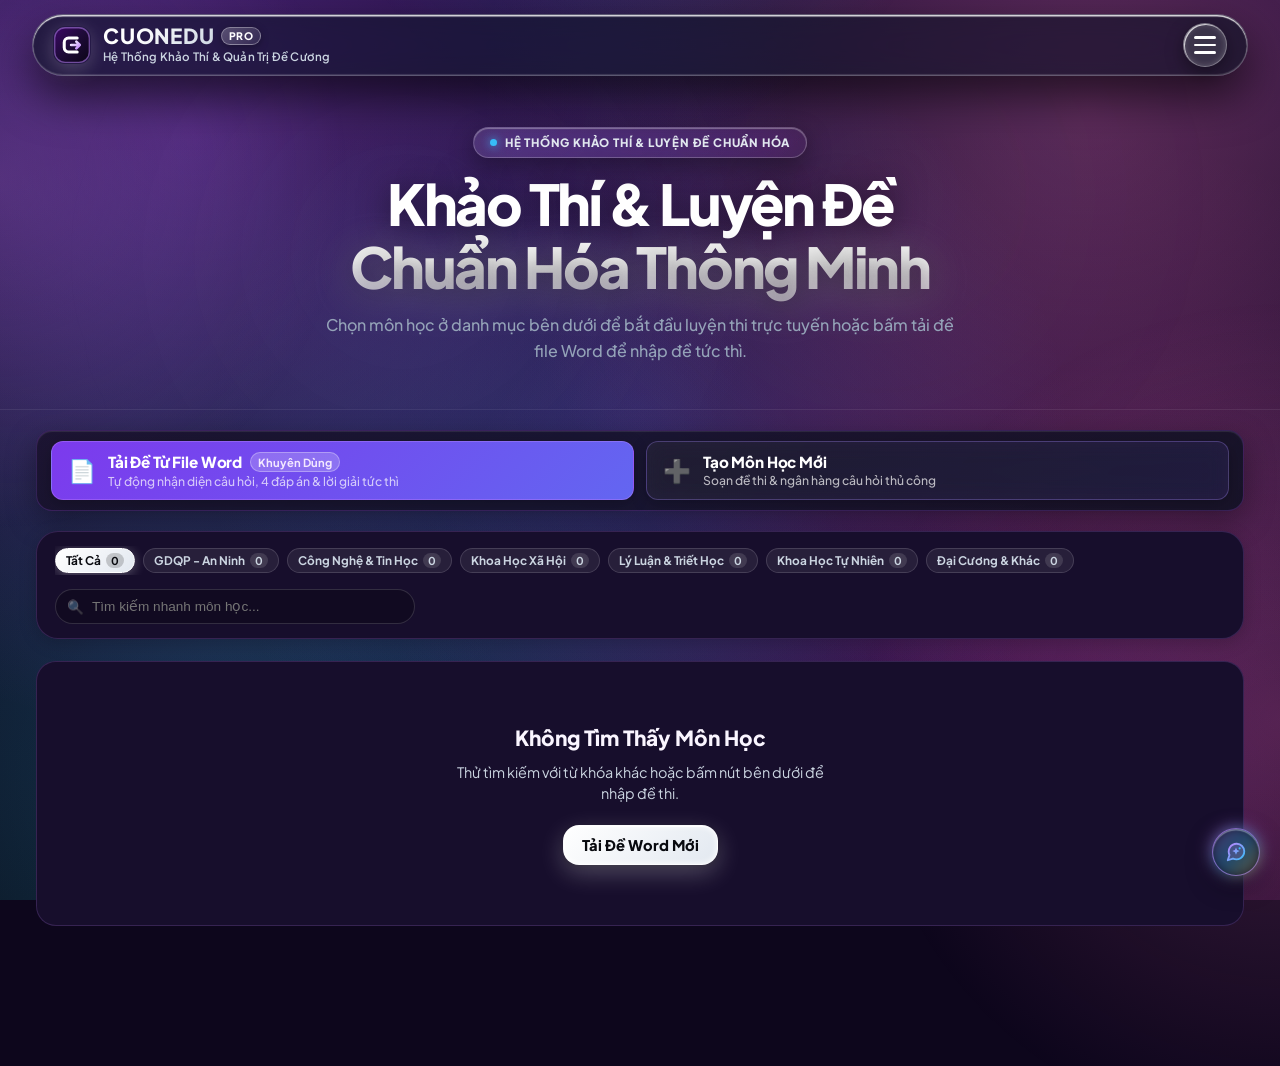
==== de_cuong_index.html @ 5df27d9e "Optimize mobile layout: luxury leaderboard badges, swipeable quick answers, silent background sync, " ====
<!DOCTYPE html>
<html lang="vi" data-theme="cyber-sunset">
<head>
  <meta charset="UTF-8">
  <meta name="viewport" content="width=device-width, initial-scale=1.0, viewport-fit=cover">
  <title>CuonEdu — Nền Tảng Luyện Thi & Quản Lý Đề Cương Trực Tuyến</title>
  
  <!-- Google Fonts: Plus Jakarta Sans & Quicksand -->
  <link rel="preconnect" href="https://fonts.googleapis.com">
  <link rel="preconnect" href="https://fonts.gstatic.com" crossorigin>
  <link href="https://fonts.googleapis.com/css2?family=Plus+Jakarta+Sans:wght@400;500;600;700;800;900&family=Quicksand:wght@600;700;800;900&display=swap" rel="stylesheet">
  <meta http-equiv="Cache-Control" content="no-cache, no-store, must-revalidate">
  <meta http-equiv="Pragma" content="no-cache">
  <meta http-equiv="Expires" content="0">
  
  <link rel="stylesheet" href="style.css?v=7.0.0">
  <!-- Mammoth.js & JSZip & PDF.js để đọc trực tiếp file Word (.docx), PDF (.pdf), bảng biểu và hình ảnh minh họa -->
  <script src="https://cdnjs.cloudflare.com/ajax/libs/mammoth/1.6.0/mammoth.browser.min.js"></script>
  <script src="https://cdnjs.cloudflare.com/ajax/libs/jszip/3.10.1/jszip.min.js"></script>
  <script src="https://cdnjs.cloudflare.com/ajax/libs/pdf.js/3.11.174/pdf.min.js"></script>
  <script>
    if (typeof pdfjsLib !== "undefined") {
      pdfjsLib.GlobalWorkerOptions.workerSrc = 'https://cdnjs.cloudflare.com/ajax/libs/pdf.js/3.11.174/pdf.worker.min.js';
    }
  </script>
  <!-- KaTeX for rendering math formulas, equations, LaTeX ($...$, $$...$$) -->
  <link rel="stylesheet" href="https://cdnjs.cloudflare.com/ajax/libs/KaTeX/0.16.9/katex.min.css">
  <script src="https://cdnjs.cloudflare.com/ajax/libs/KaTeX/0.16.9/katex.min.js"></script>
  <script src="https://cdnjs.cloudflare.com/ajax/libs/KaTeX/0.16.9/contrib/auto-render.min.js"></script>
</head>
<body>

  <!-- CANVAS FOR CONFETTI & TOAST CONTAINER -->
  <canvas id="confetti-canvas"></canvas>
  <div id="toast-container" class="toast-container"></div>
  <input type="file" id="json-file-input" accept=".json" style="display: none;">

  <!-- SVG FILTER DEFINITION FOR APPLE LIQUID GLASS (2025) -->
  <svg style="display: none;" aria-hidden="true">
    <filter id="lg-dist" x="0%" y="0%" width="100%" height="100%">
      <feTurbulence type="fractalNoise" baseFrequency="0.008 0.008" numOctaves="2" seed="92" result="noise" />
      <feGaussianBlur in="noise" stdDeviation="2" result="blurred" />
      <feDisplacementMap in="SourceGraphic" in2="blurred" scale="50" xChannelSelector="R" yChannelSelector="G" />
    </filter>
  </svg>

  <!-- MAIN NAVIGATION BAR (Streamlined with Logo & 3-bar Menu) -->
  <header class="main-navbar">
    <div class="navbar-container">
      <div class="navbar-inner">
        <!-- Custom Dedicated Logo Brand CuonEdu PRO -->
        <div class="brand-wrapper" onclick="switchView('dashboard')">
          <div class="custom-brand-logo">
            <svg class="brand-vector" width="38" height="38" viewBox="0 0 44 44" fill="none" xmlns="http://www.w3.org/2000/svg">
              <defs>
                <linearGradient id="logoGradPrimary" x1="0%" y1="0%" x2="100%" y2="100%">
                  <stop offset="0%" stop-color="#3b0764"/>
                  <stop offset="50%" stop-color="#1e0b38"/>
                  <stop offset="100%" stop-color="#0c0517"/>
                </linearGradient>
                <linearGradient id="logoGradAccent" x1="0%" y1="0%" x2="100%" y2="100%">
                  <stop offset="0%" stop-color="#f8fafc"/>
                  <stop offset="100%" stop-color="#c084fc"/>
                </linearGradient>
              </defs>
              <rect x="2" y="2" width="40" height="40" rx="12" fill="url(#logoGradPrimary)" />
              <rect x="2" y="2" width="40" height="40" rx="12" stroke="rgba(192,132,252,0.5)" stroke-width="1.5" />
              <path d="M28 14H18C15.2386 14 13 16.2386 13 19V25C13 27.7614 15.2386 30 18 30H28" stroke="#ffffff" stroke-width="3.5" stroke-linecap="round" />
              <path d="M21 22L31 22M27 18L31 22L27 26" stroke="url(#logoGradAccent)" stroke-width="3" stroke-linecap="round" stroke-linejoin="round" />
            </svg>
          </div>
          <div class="brand-text-block">
            <div class="brand-title">
              <span class="brand-name">CUONEDU</span>
              <span class="brand-badge-pro">PRO</span>
            </div>
            <span class="brand-subtext hide-mobile">Hệ Thống Khảo Thí & Quản Trị Đề Cương</span>
          </div>
        </div>

        <!-- Header Controls: Hamburger Menu Only (Sync runs silently in background) -->
        <div class="navbar-right-controls" style="display: flex; align-items: center; gap: 8px;">
          <button id="btn-hamburger" class="btn-hamburger" onclick="toggleMainDrawer(event)" title="Menu cài đặt & chức năng (3 gạch)">
            <span class="hamburger-bar"></span>
            <span class="hamburger-bar"></span>
            <span class="hamburger-bar"></span>
          </button>
        </div>
      </div>
    </div>
  </header>

  <!-- SLIDE-OUT DRAWER MENU (Gom toàn bộ chức năng vào dấu 3 gạch) -->
  <div id="drawer-backdrop" class="drawer-backdrop" onclick="closeMainDrawer()"></div>
  <aside id="main-drawer" class="main-drawer" aria-label="Menu quản trị & chức năng">
    <div class="glass-filter"></div>
    <div class="glass-overlay"></div>
    <div class="glass-specular"></div>

    <div class="drawer-header">
      <div class="drawer-header-brand">
        <span class="drawer-title">Trung Tâm Cài Đặt & Quản Trị</span>
        <span class="drawer-subtitle">CUONEDU PRO</span>
      </div>
      <button class="drawer-close-btn" onclick="closeMainDrawer()" title="Đóng menu">✕</button>
    </div>

    <!-- 1. CỘNG ĐỒNG: ỦNG HỘ & GÓP Ý (ĐẦU TIÊN) -->
    <div class="drawer-nav-group" style="margin-top: 10px; margin-bottom: 14px;">
      <button class="drawer-menu-item" onclick="closeMainDrawer(); openModal('modal-donate');" style="background: linear-gradient(135deg, rgba(244, 63, 94, 0.16), rgba(236, 72, 153, 0.16)); border: 1px solid rgba(244, 63, 94, 0.45); margin-bottom: 8px;">
        <div class="drawer-item-icon-wrap" style="font-size: 1.35rem; margin-right: 12px; display: flex; align-items: center;">💖</div>
        <div class="drawer-item-content">
          <div class="drawer-item-title" style="color: #fda4af; font-weight: 800; display: flex; align-items: center; justify-content: space-between;">
            <span>Tiếp Sức / Ủng Hộ Web</span>
            <span class="badge" style="background: rgba(244, 63, 94, 0.35); color: #fff; font-size: 0.72rem; padding: 2px 7px; border-radius: 10px;">Ủng Hộ ☕</span>
          </div>
          <div class="drawer-item-desc" style="color: rgba(255, 255, 255, 0.8);">Mời tác giả ly cà phê duy trì server & phát triển web</div>
        </div>
      </button>

      <button class="drawer-menu-item" onclick="closeMainDrawer(); openModal('modal-feedback');" style="background: linear-gradient(135deg, rgba(56, 189, 248, 0.14), rgba(14, 165, 233, 0.14)); border: 1px solid rgba(56, 189, 248, 0.4);">
        <div class="drawer-item-icon-wrap" style="font-size: 1.35rem; margin-right: 12px; display: flex; align-items: center;">💬</div>
        <div class="drawer-item-content">
          <div class="drawer-item-title" style="color: #7dd3fc; font-weight: 800; display: flex; align-items: center; justify-content: space-between;">
            <span>Góp Ý, Báo Lỗi & Gửi Tài Liệu</span>
            <span class="badge" style="background: rgba(56, 189, 248, 0.3); color: #fff; font-size: 0.72rem; padding: 2px 7px; border-radius: 10px;">Zalo 24/7</span>
          </div>
          <div class="drawer-item-desc" style="color: rgba(255, 255, 255, 0.8);">Zalo / SĐT: 0962.714.685 (Quang Cuốn) • Nhận đề & góp ý</div>
        </div>
      </button>
    </div>

    <!-- User Profile / Login Area in Drawer -->
    <div class="drawer-user-section">
      <div id="drawer-user-logged-out" class="drawer-user-card" onclick="closeMainDrawer(); openGoogleAuthModal();">
        <div class="drawer-user-avatar">ID</div>
        <div class="drawer-user-info">
          <div class="drawer-user-name">Đăng Nhập Tài Khoản</div>
          <div class="drawer-user-sub">Lưu điểm & đồng bộ xếp hạng</div>
        </div>
      </div>

      <div id="drawer-user-logged-in" class="drawer-user-card" style="display: none;" onclick="closeMainDrawer(); openProfileModal();">
        <div class="drawer-user-avatar" id="drawer-avatar-badge">🚀</div>
        <div class="drawer-user-info">
          <div class="drawer-user-name" id="drawer-user-name">Học sinh</div>
          <div class="drawer-user-sub">Hồ sơ cá nhân & Cài đặt</div>
        </div>
      </div>
    </div>

    <!-- SINGLE UNIFIED ACCORDION SECTION: GIAO DIỆN & TÙY BIẾN -->
    <div class="drawer-nav-group">
      <div id="drawer-accordion-ui" class="drawer-accordion">
        <button type="button" class="drawer-accordion-header" onclick="toggleDrawerAccordion('drawer-accordion-ui')">
          <div style="display: flex; align-items: center; gap: 10px;">
            <span>🎨</span>
            <span>TÙY CHỈNH GIAO DIỆN</span>
          </div>
          <span class="drawer-accordion-chevron">▼</span>
        </button>

        <div class="drawer-accordion-content">
          <!-- 1. Bảng màu chủ đề -->
          <div style="font-size: 0.78rem; font-weight: 800; color: var(--theme-primary, #c084fc); margin-bottom: 8px; text-transform: uppercase; letter-spacing: 0.5px;">
            1. Bảng Màu & Nền:
          </div>
          <div class="theme-selector-grid" style="margin-bottom: 16px;">
            <button class="theme-choice-btn active" data-theme-id="cyber-sunset" onclick="switchTheme('cyber-sunset')">
              <span class="theme-swatch swatch-cyber-sunset"></span>
              <div class="theme-choice-info">
                <span class="theme-choice-name">Cyber Sunset (Mặc định)</span>
                <span class="theme-choice-sub">Tím neon hoàng hôn rực rỡ</span>
              </div>
            </button>

            <button class="theme-choice-btn" data-theme-id="apple-dark" onclick="switchTheme('apple-dark')">
              <span class="theme-swatch swatch-apple-dark"></span>
              <div class="theme-choice-info">
                <span class="theme-choice-name">Apple Dark Titanium</span>
                <span class="theme-choice-sub">OLED Pitch Black tối giản</span>
              </div>
            </button>

            <button class="theme-choice-btn" data-theme-id="apple-light" onclick="switchTheme('apple-light')">
              <span class="theme-swatch swatch-apple-light"></span>
              <div class="theme-choice-info">
                <span class="theme-choice-name">Apple Silver Light</span>
                <span class="theme-choice-sub">Trắng xám Liquid Glass thanh lịch</span>
              </div>
            </button>

            <button class="theme-choice-btn" data-theme-id="midnight-navy" onclick="switchTheme('midnight-navy')">
              <span class="theme-swatch swatch-midnight-navy"></span>
              <div class="theme-choice-info">
                <span class="theme-choice-name">Midnight Navy</span>
                <span class="theme-choice-sub">Xanh biển sâu công nghệ cao</span>
              </div>
            </button>

            <button class="theme-choice-btn" data-theme-id="matte-carbon" onclick="switchTheme('matte-carbon')">
              <span class="theme-swatch swatch-matte-carbon"></span>
              <div class="theme-choice-info">
                <span class="theme-choice-name">Matte Carbon</span>
                <span class="theme-choice-sub">Than chì nguyên khối</span>
              </div>
            </button>

            <button class="theme-choice-btn" data-theme-id="nordic-sage" onclick="switchTheme('nordic-sage')">
              <span class="theme-swatch swatch-nordic-sage"></span>
              <div class="theme-choice-info">
                <span class="theme-choice-name">Nordic Sage</span>
                <span class="theme-choice-sub">Xanh rừng Bắc Âu dịu êm</span>
              </div>
            </button>

            <button class="theme-choice-btn" data-theme-id="royal-amber" onclick="switchTheme('royal-amber')">
              <span class="theme-swatch swatch-royal-amber"></span>
              <div class="theme-choice-info">
                <span class="theme-choice-name">Royal Amber</span>
                <span class="theme-choice-sub">Hổ phách & titan vàng quý phái</span>
              </div>
            </button>

            <button class="theme-choice-btn" data-theme-id="cupertino-frost" onclick="switchTheme('cupertino-frost')">
              <span class="theme-swatch swatch-cupertino-frost"></span>
              <div class="theme-choice-info">
                <span class="theme-choice-name">Cupertino Frost</span>
                <span class="theme-choice-sub">Băng lam macOS Acrylic</span>
              </div>
            </button>
          </div>

          <!-- 2. Kiểu bố cục danh mục -->
          <div style="font-size: 0.78rem; font-weight: 800; color: var(--theme-primary, #c084fc); margin-bottom: 8px; text-transform: uppercase; letter-spacing: 0.5px;">
            2. Kiểu Bố Cục Danh Mục:
          </div>
          <div class="theme-selector-grid">
            <button class="theme-choice-btn layout-choice-btn active" data-layout-id="master-detail" onclick="setLayoutMode('master-detail')">
              <span class="layout-icon">📱</span>
              <div class="theme-choice-info">
                <span class="theme-choice-name">Bố Cục 2 Cột (Mặc định)</span>
                <span class="theme-choice-sub">Danh mục bên trái, Chi tiết bên phải</span>
              </div>
            </button>

            <button class="theme-choice-btn layout-choice-btn" data-layout-id="grid-cards" onclick="setLayoutMode('grid-cards')">
              <span class="layout-icon">🔲</span>
              <div class="theme-choice-info">
                <span class="theme-choice-name">Lưới Thẻ Lớn (Grid Cards)</span>
                <span class="theme-choice-sub">Dàn trải toàn màn hình kiểu App Store</span>
              </div>
            </button>

            <button class="theme-choice-btn layout-choice-btn" data-layout-id="compact-table" onclick="setLayoutMode('compact-table')">
              <span class="layout-icon">📋</span>
              <div class="theme-choice-info">
                <span class="theme-choice-name">Bảng Ngang (Table List)</span>
                <span class="theme-choice-sub">Danh sách tinh gọn kiểu macOS Finder</span>
              </div>
            </button>

            <button class="theme-choice-btn layout-choice-btn" data-layout-id="focus-stage" onclick="setLayoutMode('focus-stage')">
              <span class="layout-icon">🎯</span>
              <div class="theme-choice-info">
                <span class="theme-choice-name">Tiêu Điểm (Focus Stage)</span>
                <span class="theme-choice-sub">Tập trung một môn ở giữa với nút chuyển</span>
              </div>
            </button>
          </div>
        </div>
      </div>
    </div>

    <!-- Core Exam Actions -->
    <div class="drawer-nav-group">
      <div class="drawer-group-title">📚 QUẢN TRỊ ĐỀ THI & HỌC TẬP</div>
      
      <button class="drawer-menu-item" onclick="closeMainDrawer(); openSmartImportModal();">
        <div class="drawer-item-content">
          <div class="drawer-item-title">Tải Đề Từ File Word (.docx)</div>
          <div class="drawer-item-desc">Tự động nhận diện câu hỏi và đáp án</div>
        </div>
      </button>

      <button class="drawer-menu-item" onclick="closeMainDrawer(); openCreateSubjectModal();">
        <div class="drawer-item-content">
          <div class="drawer-item-title">Tạo Môn Học Mới</div>
          <div class="drawer-item-desc">Soạn đề thi trắc nghiệm thủ công</div>
        </div>
      </button>

      <button class="drawer-menu-item drawer-item-leaderboard" onclick="closeMainDrawer(); openLeaderboardModal();">
        <div class="drawer-item-icon-wrap" style="font-size: 1.35rem; margin-right: 12px; display: flex; align-items: center;">🏆</div>
        <div class="drawer-item-content">
          <div class="drawer-item-title" style="display: flex; align-items: center; justify-content: space-between; gap: 8px;">
            <span>Bảng Xếp Hạng Tuần</span>
            <span class="badge-hot-tag">7 Ngày</span>
          </div>
          <div class="drawer-item-desc">Vinh danh điểm số cao nhất • Tự động reset</div>
        </div>
      </button>
    </div>

    <!-- Data Management Actions -->
    <div class="drawer-nav-group">
      <div class="drawer-group-title">💾 DỮ LIỆU & ĐỒNG BỘ CLOUD</div>

      <button class="drawer-menu-item" onclick="closeMainDrawer(); openCloudSyncModal();" style="border: 1px solid rgba(56, 189, 248, 0.4); background: rgba(56, 189, 248, 0.08);">
        <div class="drawer-item-content">
          <div class="drawer-item-title" style="color: #38bdf8; font-weight: 800;">☁️ Đồng Bộ Cloud (Tất Cả Thiết Bị)</div>
          <div class="drawer-item-desc">Tự động đồng bộ đề thi giữa máy tính & điện thoại</div>
        </div>
      </button>

      <button class="drawer-menu-item" onclick="closeMainDrawer(); exportDatabaseJson();">
        <div class="drawer-item-content">
          <div class="drawer-item-title">Sao Lưu Dữ Liệu JSON</div>
          <div class="drawer-item-desc">Lưu toàn bộ ngân hàng đề về máy tính</div>
        </div>
      </button>

      <button class="drawer-menu-item" onclick="closeMainDrawer(); document.getElementById('json-file-input').click();">
        <div class="drawer-item-content">
          <div class="drawer-item-title">Khôi Phục Từ Tệp JSON</div>
          <div class="drawer-item-desc">Nạp lại ngân hàng đề thi đã sao lưu</div>
        </div>
      </button>
    </div>

    <div class="drawer-footer">
      <span>CuonEdu Pro — Cyber Sunset Experience</span>
    </div>
  </aside>

  <!-- VIEW 1: DASHBOARD & KHO ĐỀ CƯƠNG -->
  <main id="view-dashboard" class="view-section active">

    <!-- HERO SECTION -->
    <section class="landing-hero" id="landing-hero">
      <div class="hero-ambient-glow glow-1"></div>
      <div class="hero-ambient-glow glow-2"></div>
      
      <div class="hero-container">
        <div class="hero-content">
          <div class="hero-pill-badge">
            <span class="hero-pill-dot"></span>
            <span>HỆ THỐNG KHẢO THÍ & LUYỆN ĐỀ CHUẨN HÓA</span>
          </div>

          <h1 class="hero-headline">
            Khảo Thí & Luyện Đề <br>
            <span class="hero-gradient-text">Chuẩn Hóa Thông Minh</span>
          </h1>

          <p class="hero-description">
            Chọn môn học ở danh mục bên dưới để bắt đầu luyện thi trực tuyến hoặc bấm tải đề file Word để nhập đề tức thì.
          </p>
        </div>
      </div>
    </section>

    <!-- MAIN APP CONTENT (PROMINENT ACTIONS & MASTER-DETAIL SYSTEM) -->
    <div class="app-container" id="catalog-section">

      <!-- PROMINENT HERO ACTION BANNER (Thêm Đề Thi / Tải File Word Nổi Bật) -->
      <section class="hero-quick-actions-bar">
        <button class="btn-hero-action btn-hero-import" onclick="openSmartImportModal()" title="Tải đề thi tự động từ file Word hoặc dán văn bản">
          <div class="hero-action-icon">📄</div>
          <div class="hero-action-info">
            <div class="hero-action-title-row">
              <span class="hero-action-title">Tải Đề Từ File Word</span>
              <span class="hero-action-badge">Khuyên Dùng</span>
            </div>
            <span class="hero-action-sub">Tự động nhận diện câu hỏi, 4 đáp án & lời giải tức thì</span>
          </div>
        </button>

        <button class="btn-hero-action btn-hero-create" onclick="openCreateSubjectModal()" title="Tạo môn học và nhập câu hỏi thủ công">
          <div class="hero-action-icon">➕</div>
          <div class="hero-action-info">
            <span class="hero-action-title">Tạo Môn Học Mới</span>
            <span class="hero-action-sub">Soạn đề thi & ngân hàng câu hỏi thủ công</span>
          </div>
        </button>
      </section>

      <!-- MASTER-DETAIL EXAM CATALOG SYSTEM (Bố cục 2 Cột chuẩn) -->
      <div class="exam-system-layout layout-master-detail" id="exam-system-layout">
        <!-- LEFT PANEL: Master Subject List -->
        <aside class="sub-master-sidebar" id="sub-master-sidebar">
          <div class="sub-master-header">
            <div class="sub-master-title-row">
              <span class="sub-master-title">Danh Mục Môn Học</span>
              <span class="sub-master-badge" id="sub-count-badge">0 môn</span>
            </div>
            
            <!-- Live Search -->
            <div class="sub-search-wrap">
              <input type="text" id="subject-search-input" class="sub-search-input" placeholder="Tìm kiếm môn học, mã đề..." oninput="handleSubjectSearch(this.value)">
              <button id="btn-clear-search" onclick="clearSubjectSearch()" class="btn-clear-search" style="display: none;">✕</button>
            </div>

            <!-- Subject Category Filter Pills Bar (Clean, no visible scrollbar) -->
            <div class="cat-filter-wrapper">
              <div id="subject-category-filter-bar" class="cat-filter-tabs">
                <!-- Rendered dynamically by app.js -->
              </div>
            </div>
          </div>

          <!-- Subject Items Scrollable List -->
          <div class="sub-items-list" id="sub-master-items-list">
            <!-- Rendered by app.js -->
          </div>
        </aside>

        <!-- RIGHT PANEL: Active Subject Detail & Exam Actions -->
        <section class="sub-detail-panel" id="sub-detail-panel">
          <!-- Rendered dynamically by app.js: show active subject tests & details -->
        </section>

        <!-- ALTERNATIVE LAYOUTS CONTAINER (Grid Cards, Compact Table, Focus Stage) -->
        <div class="custom-layout-container" id="custom-layout-container" style="display: none;"></div>
      </div>

    </div>
  </main>

  <!-- VIEW 2: ARENA EXAM SIMULATOR (FIXED MOBILE-OPTIMIZED SINGLE FRAME) -->
  <main id="view-exam" class="view-section wayground-arena">
    <div class="exam-arena-card">
      <!-- Top Progress Bar -->
      <div class="quizizz-progress-wrap">
        <div class="quizizz-progress-bar" id="exam-progress-bar" style="width: 0%;"></div>
      </div>

      <!-- Header Row (Clean, 1-row on mobile) -->
      <div class="wg-topbar-inner">
        <!-- Left: Exit & Streak -->
        <div class="wg-header-left">
          <button class="btn-arena-exit" onclick="confirmExitExam()" title="Rời phòng thi">
            ← Thoát
          </button>
          <div id="wg-streak-pill" class="wg-streak-box">
            <span>🔥</span>
            <span id="quizizz-streak-val">0</span>
          </div>
        </div>

        <!-- Center: 30s Countdown Badge -->
        <div class="wg-header-center">
          <div class="quizizz-q-timer-badge" id="wg-q-timer-badge">
            <span>⏱</span>
            <span id="q-timer-seconds">30s</span>
          </div>
        </div>

        <!-- Right: Question Palette, Ask AI & Submit Button -->
        <div class="wg-header-right">
          <button class="btn-arena-ai" onclick="openAIChatForCurrentQuestion()" title="Hỏi Trợ lý AI về câu hỏi này">
            Hỏi AI
          </button>
          <button class="btn-arena-palette" onclick="openMatrixPaletteModal()" title="Mở danh sách câu hỏi">
            Phiếu
          </button>
          <button class="btn-arena-submit" onclick="submitExam()" title="Nộp bài thi">
            <span>Nộp Bài</span>
          </button>
        </div>
      </div>

      <!-- Per Question Timer Animated Bar -->
      <div class="quizizz-q-timer-track">
        <div id="q-timer-fill" class="quizizz-q-timer-fill" style="width: 100%;"></div>
      </div>

      <!-- Instant Feedback Pop-up Banner -->
      <div id="quizizz-feedback-banner" class="quizizz-feedback-banner" style="display: none;"></div>

      <!-- Single Question Slide Card -->
      <div id="quizizz-slide-card" class="wg-slide-card-wrap">
        <!-- Rendered by app.js -->
      </div>

      <!-- Bottom Bar: Candidate Info + Power-up Icons + Total Elapsed Time -->
      <div class="wg-bottom-bar" id="wg-bottom-bar">
        <!-- Candidate Pill -->
        <div class="wg-candidate-pill">
          <span class="wg-candidate-avatar" id="wg-candidate-avatar">🚀</span>
          <span class="wg-candidate-name" id="wg-candidate-name">Thí Sinh</span>
        </div>

        <!-- 4 Power-up Items (Standalone clean logos) -->
        <div class="wg-powerups-rack" id="wg-powerups-rack">
          <button class="wg-powerup-item pu-shield" id="pup-shield" onclick="usePowerup('immunity')" title="Khiên Bảo Vệ">
            <span class="pu-item-icon">🛡️</span>
            <span class="pup-badge" id="pup-count-shield">2</span>
          </button>
          <button class="wg-powerup-item pu-5050" id="pup-5050" onclick="usePowerup('fiftyFifty')" title="50/50 - Loại 2 đáp án sai">
            <span class="pu-item-label">50%</span>
            <span class="pup-badge" id="pup-count-5050">2</span>
          </button>
          <button class="wg-powerup-item pu-2x" id="pup-2x" onclick="usePowerup('doublePoints')" title="2x Điểm Thưởng">
            <span class="pu-item-label">2X</span>
            <span class="pup-badge" id="pup-count-2x">2</span>
          </button>
          <button class="wg-powerup-item pu-freeze" id="pup-freeze" onclick="usePowerup('timeFreeze')" title="Đóng Băng Thời Gian">
            <span class="pu-item-icon">❄️</span>
            <span class="pup-badge" id="pup-count-freeze">2</span>
          </button>
        </div>
      </div>
    </div>
  </main>

  <!-- VIEW 3: QUESTION BUILDER / EDITOR SUITE -->
  <main id="view-editor" class="view-section">
    <div class="app-container">
      <div class="editor-header">
        <div>
          <button class="btn btn-ghost btn-sm" onclick="saveAndReturnDashboard()" style="padding-left: 0;">
            ← Trở về Trang Chủ
          </button>
          <div style="display: flex; align-items: center; gap: 10px; margin-top: 4px; flex-wrap: wrap;">
            <h2 id="editor-subject-title" style="font-size: 1.6rem; font-weight: 800; margin: 0; cursor: pointer;" onclick="quickRenameSubject(currentSubjectId)" title="Bấm để đổi tên đề">Tên Môn Học</h2>
            <button class="btn btn-secondary btn-sm" onclick="quickRenameSubject(currentSubjectId)" style="padding: 4px 10px; font-size: 0.8rem; border-radius: 20px; display: inline-flex; align-items: center; gap: 4px;" title="Đổi tên bộ đề">
              <span>✏️ Đổi tên đề</span>
            </button>
          </div>
          <p id="editor-subject-meta" style="color: var(--wg-text-subtle); font-size: 0.85rem; margin-top: 4px;">Mã đề: --- • 0 câu hỏi</p>
        </div>

        <div class="editor-header-actions">
          <button class="btn btn-secondary btn-sm" onclick="openCreateSubjectModal(currentSubjectId)" title="Đổi tên đề, mã đề, phân môn">
            <span>⚙️ Đổi Thông Tin</span>
          </button>
          <button class="btn btn-secondary btn-sm" onclick="openSmartImportModal()" title="Tải thêm đề thi mới">
            <span>📥 Tải Đề Word Mới</span>
          </button>
          <button class="btn btn-secondary btn-sm" onclick="openAddQuestionModal()">
            <span>➕ Thêm Câu Hỏi</span>
          </button>
          <button class="btn btn-primary btn-sm btn-save-editor-complete" onclick="saveAndReturnDashboard()">
            <span>💾 Lưu & Hoàn Tất</span>
          </button>
        </div>
      </div>

      <div id="editor-questions-list" class="question-list-container"></div>

      <div id="editor-empty-state" class="empty-state-card" style="display: none;">
        <h3>Môn này chưa có câu hỏi nào</h3>
        <p>Bạn có thể thêm từng câu hỏi thủ công hoặc sử dụng tính năng <strong>Nhập nhanh từ file Word/Văn bản</strong> để thêm cả bộ đề chỉ trong 1 giây.</p>
        <div style="margin-top: 14px; display: flex; justify-content: center; gap: 10px;">
          <button class="btn btn-primary" onclick="openSmartImportModal()">Tải File Word / Nhập Đề</button>
          <button class="btn btn-secondary" onclick="openAddQuestionModal()">+ Thêm Thủ Công</button>
        </div>
      </div>
    </div>
  </main>

  <!-- VIEW 4: STUDY / REVIEW FEED MODE -->
  <main id="view-study" class="view-section">
    <div class="app-container">
      <div class="editor-header">
        <div>
          <button class="btn btn-ghost btn-sm" onclick="switchView('dashboard')" style="padding-left: 0;">
            ← Trở về Trang Chủ
          </button>
          <h2 id="study-subject-title" style="font-size: 1.6rem; font-weight: 800; margin-top: 4px;">Ôn Tập & Lời Giải Chi Tiết</h2>
          <p style="color: var(--wg-text-subtle); font-size: 0.85rem;">Xem toàn bộ đáp án chuẩn và lời giải thích chi tiết cho từng câu hỏi.</p>
        </div>

        <div>
          <button class="btn btn-primary btn-sm" onclick="startExam(currentSubjectId)">
            <span>Luyện Thi Ngay</span>
          </button>
        </div>
      </div>

      <div id="study-questions-feed" class="question-list-container"></div>
    </div>
  </main>

  <!-- MODAL: TEACHER AUTHENTICATION (PASSCODE 6666) -->
  <div class="modal-backdrop" id="modal-teacher-auth">
    <div class="modal-card teacher-auth-card">
      <div class="modal-header teacher-auth-header">
        <div class="teacher-auth-title-row">
          <div class="teacher-auth-badge-icon">🔐</div>
          <div>
            <h3>Xác Thực Quyền Giáo Viên</h3>
            <span class="teacher-auth-subtitle">Quản trị môn học & ngân hàng đề thi</span>
          </div>
        </div>
        <button type="button" class="btn-icon" onclick="closeModal('modal-teacher-auth')">✕</button>
      </div>
      <form id="form-teacher-auth" onsubmit="handleTeacherAuthSubmit(event)">
        <div class="modal-body teacher-auth-body">
          <p class="teacher-auth-desc">Vui lòng nhập mật khẩu bảo mật (4 số) để tiếp tục thao tác:</p>
          
          <div class="teacher-pass-wrapper">
            <input type="password" id="teacher-pass-input" class="teacher-pass-input" maxlength="6" placeholder="••••" autocomplete="off" inputmode="numeric" required>
          </div>

          <div id="teacher-auth-error" class="teacher-auth-error" style="display: none;"></div>

          <div class="teacher-auth-notice">
            <div class="notice-tag">🔒 Quyền Giáo Viên & Đóng Góp Đề</div>
            <div class="notice-content" style="line-height: 1.55;">
              <div style="margin-bottom: 8px; font-size: 0.88rem; color: #bae6fd;">
                💡 <strong>Nếu bạn có tài liệu, đề cương hay muốn chia sẻ lên hệ thống để mọi người cùng ôn luyện</strong>, hãy gửi cho mình qua Zalo/SĐT: <a href="https://zalo.me/0962714685" target="_blank" rel="noopener noreferrer" style="color: #facc15; font-weight: 800; text-decoration: underline;">0962.714.685 (Quang Cuốn)</a> nhé! Cảm ơn bạn rất nhiều! ✨
              </div>
              <div style="font-size: 0.78rem; opacity: 0.85;">
                Liên hệ admin <strong>Quang Cuốn</strong> <a href="tel:0962714685" class="admin-phone-link">0962.714.685</a> để nhận pass giáo viên.
              </div>
            </div>
          </div>
        </div>
        <div class="modal-footer teacher-auth-footer">
          <button type="button" class="btn btn-secondary" onclick="closeModal('modal-teacher-auth')">Hủy</button>
          <button type="submit" class="btn btn-primary btn-confirm-teacher">Xác Nhận</button>
        </div>
      </form>
    </div>
  </div>

  <!-- MODAL: DONATE / TIẾP SỨC CHO WEB (BẢNG CỐ ĐỊNH COMPACT 1 MÀN HÌNH KHÔNG CUỘN) -->
  <div class="modal-backdrop" id="modal-donate">
    <div class="modal-card modal-compact-fixed" style="text-align: center;">
      <div class="modal-header" style="justify-content: space-between;">
        <div style="display: flex; align-items: center; gap: 8px;">
          <span style="font-size: 1.15rem;">💖</span>
          <h3 style="margin: 0; font-size: 1.05rem;">Tiếp Sức & Ủng Hộ CuonEdu</h3>
        </div>
        <button class="btn-icon" onclick="closeModal('modal-donate')" style="font-size: 1rem; width: 30px; height: 30px;" title="Đóng">✕</button>
      </div>

      <div class="modal-body">
        <p style="font-size: 0.8rem; color: var(--wg-text-subtle); line-height: 1.4; margin: 0 0 10px 0;">
          Mọi sự ủng hộ hay một ly cà phê đều giúp CuonEdu duy trì máy chủ và chia sẻ đề thi miễn phí! ✨
        </p>

        <!-- QR Code Image Compact -->
        <div class="modal-qr-frame">
          <img src="assets/donate-qr.png" alt="Mã QR Techcombank Nguyen Quang Anh" class="modal-qr-img">
        </div>

        <!-- Bank Details Card Compact -->
        <div style="background: rgba(255, 255, 255, 0.04); border: 1px solid rgba(255, 255, 255, 0.12); border-radius: 10px; padding: 8px 12px; margin-bottom: 10px; font-size: 0.82rem;">
          <div style="display: flex; justify-content: space-between; align-items: center; margin-bottom: 4px;">
            <span style="color: var(--wg-text-subtle); font-size: 0.75rem;">Ngân hàng / Chủ TK:</span>
            <span style="font-weight: 700; color: #f87171;">TECHCOMBANK <span style="color: var(--wg-text-subtle); font-weight: normal;">•</span> <strong style="color: #ffffff;">NGUYEN QUANG ANH</strong></span>
          </div>
          <div style="display: flex; justify-content: space-between; align-items: center;">
            <span style="color: var(--wg-text-subtle); font-size: 0.75rem;">Số tài khoản:</span>
            <div style="display: flex; align-items: center; gap: 6px;">
              <strong style="color: #38bdf8; font-family: monospace; font-size: 1.02rem; letter-spacing: 0.5px;">2207 6666 8888</strong>
              <button type="button" class="btn btn-ghost btn-sm" onclick="copyToClipboardText('220766668888', 'Đã sao chép số tài khoản 220766668888!')" style="padding: 2px 7px; font-size: 0.72rem; border: 1px solid rgba(56, 189, 248, 0.35); color: #38bdf8; border-radius: 6px;" title="Sao chép STK">📋 Copy</button>
            </div>
          </div>
        </div>

        <div style="font-size: 0.76rem; color: #f472b6; font-weight: 700;">
          Xin chân thành cảm ơn tình cảm và sự đồng hành của bạn! ❤️
        </div>
      </div>
    </div>
  </div>

  <!-- MODAL: GÓP Ý, BÁO LỖI & GỬI TÀI LIỆU (BẢNG CỐ ĐỊNH COMPACT 1 MÀN HÌNH KHÔNG CUỘN) -->
  <div class="modal-backdrop" id="modal-feedback">
    <div class="modal-card modal-compact-fixed" style="text-align: center;">
      <div class="modal-header" style="justify-content: space-between;">
        <div style="display: flex; align-items: center; gap: 8px;">
          <span style="font-size: 1.15rem;">💬</span>
          <h3 style="margin: 0; font-size: 1.05rem;">Góp Ý, Báo Lỗi & Gửi Tài Liệu</h3>
        </div>
        <button class="btn-icon" onclick="closeModal('modal-feedback')" style="font-size: 1rem; width: 30px; height: 30px;" title="Đóng">✕</button>
      </div>

      <div class="modal-body">
        <p style="font-size: 0.8rem; color: var(--wg-text-subtle); line-height: 1.4; margin: 0 0 10px 0;">
          Có tài liệu/đề thi hay, thắc mắc đáp án hoặc muốn góp ý tính năng, nhắn ngay cho mình nhé! ✨
        </p>

        <!-- Zalo QR Image Compact -->
        <div class="modal-qr-frame">
          <img src="assets/zalo-contact-qr.png" alt="Danh thiếp Zalo Nguyễn Quang Anh" class="modal-qr-img">
        </div>

        <!-- Contact Actions Compact -->
        <div style="display: flex; flex-direction: column; gap: 8px; margin-bottom: 8px;">
          <a href="https://zalo.me/0962714685" target="_blank" rel="noopener noreferrer" class="btn btn-primary" style="background: linear-gradient(135deg, #0068ff, #0084ff); border: none; font-weight: 700; padding: 9px 12px; font-size: 0.88rem; text-decoration: none; display: flex; align-items: center; justify-content: center; gap: 6px; border-radius: 8px;">
            <span>💬</span>
            <span>Mở Nhắn Tin Qua Zalo Ngay</span>
          </a>

          <div style="display: flex; gap: 8px;">
            <a href="tel:0962714685" class="btn btn-secondary" style="flex: 1; text-decoration: none; display: flex; align-items: center; justify-content: center; gap: 5px; font-size: 0.78rem; padding: 7px 8px; border-radius: 8px;">
              <span>📞</span>
              <span>0962.714.685</span>
            </a>
            <button type="button" class="btn btn-secondary" onclick="copyToClipboardText('0962714685', 'Đã sao chép SĐT Zalo: 0962.714.685!')" style="flex: 1; display: flex; align-items: center; justify-content: center; gap: 5px; font-size: 0.78rem; padding: 7px 8px; border-radius: 8px;">
              <span>📋</span>
              <span>Sao Chép SĐT</span>
            </button>
          </div>
        </div>

        <div style="font-size: 0.74rem; color: var(--wg-text-subtle);">
          Admin: <strong>Nguyễn Quang Anh (Quang Cuốn)</strong> • SĐT: <strong>0962.714.685</strong>
        </div>
      </div>
    </div>
  </div>


  <!-- MODAL: GITHUB CLOUD SYNC -->
  <div class="modal-backdrop" id="modal-cloud-sync">
    <div class="modal-card" style="max-width: 580px;">
      <div class="modal-header">
        <div style="display: flex; align-items: center; gap: 8px;">
          <span style="font-size: 1.3rem;">☁️</span>
          <h3 style="margin: 0;">Đồng Bộ Đề Thi Qua Cloud GitHub</h3>
        </div>
        <button class="btn-icon" onclick="closeModal('modal-cloud-sync')">✕</button>
      </div>

      <div class="modal-body">
        <!-- Status Banner -->
        <div id="cloud-sync-status-box" style="background: rgba(56, 189, 248, 0.08); border: 1px solid rgba(56, 189, 248, 0.25); border-radius: 12px; padding: 14px 16px; margin-bottom: 18px;">
          <div style="display: flex; justify-content: space-between; align-items: center; margin-bottom: 6px;">
            <strong style="color: #38bdf8; font-size: 0.95rem;">Kho Lưu Trữ Cloud:</strong>
            <span class="badge" id="cloud-sync-badge-status" style="background: rgba(16, 185, 129, 0.2); color: #10b981; border: 1px solid rgba(16, 185, 129, 0.3); font-size: 0.75rem; padding: 2px 8px; border-radius: 12px;">Đang kết nối</span>
          </div>
          <div style="font-size: 0.85rem; color: #bae6fd; font-family: monospace;">ngquanh227-code/de-cuong (data/db.json)</div>
          <div id="cloud-sync-last-time" style="font-size: 0.8rem; color: var(--wg-text-subtle); margin-top: 6px;">
            Trạng thái: Chưa kiểm tra
          </div>
        </div>

        <p style="font-size: 0.88rem; color: var(--wg-text-subtle); line-height: 1.5; margin-bottom: 18px;">
          Hệ thống lưu toàn bộ ngân hàng câu hỏi lên Cloud GitHub. <strong>Khi bạn tải đề trên máy này và bấm Đẩy Lên Cloud, mọi điện thoại và máy tính khác chỉ cần mở web là tự động nhận đề ngay lập tức!</strong>
        </p>

        <!-- 2 Big Action Buttons -->
        <div style="display: grid; grid-template-columns: 1fr 1fr; gap: 12px; margin-bottom: 18px;">
          <button class="btn btn-primary" onclick="syncToCloud(true)" id="btn-action-push-cloud" style="padding: 14px 10px; display: flex; flex-direction: column; align-items: center; gap: 6px; text-align: center;">
            <span style="font-size: 1.3rem;">📤</span>
            <span style="font-weight: 800;">Đẩy Đề Lên Cloud</span>
            <span style="font-size: 0.72rem; opacity: 0.85; font-weight: normal;">Cho máy tải đề / máy chủ</span>
          </button>

          <button class="btn btn-secondary" onclick="syncFromCloud(false)" id="btn-action-pull-cloud" style="padding: 14px 10px; display: flex; flex-direction: column; align-items: center; gap: 6px; text-align: center; border-color: rgba(56, 189, 248, 0.4); background: rgba(56, 189, 248, 0.1);">
            <span style="font-size: 1.3rem;">📥</span>
            <span style="font-weight: 800; color: #38bdf8;">Tải Đề Về Máy Này</span>
            <span style="font-size: 0.72rem; opacity: 0.85; font-weight: normal; color: #bae6fd;">Dành cho điện thoại / máy khác</span>
          </button>
        </div>

        <!-- Reset Cache Button -->
        <div style="margin-top: 14px; text-align: center;">
          <button type="button" class="btn btn-ghost btn-sm" onclick="forceResetAndSyncFromCloud()" style="color: #f87171; border: 1px dashed rgba(248, 113, 113, 0.4); padding: 8px 14px; font-size: 0.8rem; border-radius: 8px; width: 100%;">
            🔄 Xóa Cache Trên Máy Này & Nạp Lại Chuẩn Từ Cloud
          </button>
        </div>
      </div>

      <div class="modal-footer">
        <button class="btn btn-secondary" onclick="closeModal('modal-cloud-sync')">Đóng</button>
      </div>
    </div>
  </div>

  <!-- MODAL 1: CREATE / EDIT SUBJECT -->
  <div class="modal-backdrop" id="modal-subject">
    <div class="modal-card" style="max-width: 720px;">
      <div class="modal-header">
        <h3 id="modal-subject-title">Tạo Môn Học / Bộ Đề Mới</h3>
        <button class="btn-icon" onclick="closeModal('modal-subject')">✕</button>
      </div>
      <form id="form-subject">
        <input type="hidden" id="subject-form-id">
        <div class="modal-body">
          <div class="form-group">
            <label class="form-label">Tên Môn Học / Bộ Đề *</label>
            <input type="text" id="subject-input-name" class="form-input" placeholder="Ví dụ: GDQP HP1, Tin Học 12, Địa Lý Thế Giới..." required>
          </div>
          <div style="display: grid; grid-template-columns: 1fr 1fr; gap: 12px;">
            <div class="form-group">
              <label class="form-label">Phân Môn / Khối</label>
              <select id="subject-input-category" class="form-select" style="background: #1c1c1e; border: 1px solid rgba(255, 255, 255, 0.2); color: #fff; border-radius: var(--radius-md); padding: 8px 10px; width: 100%; font-size: 0.85rem;">
                <option value="GDQP - An Ninh">GDQP - An Ninh</option>
                <option value="Công Nghệ & Tin Học">Công Nghệ & Tin Học</option>
                <option value="Khoa Học Xã Hội">Khoa Học Xã Hội</option>
                <option value="Lý Luận & Triết Học">Lý Luận & Triết Học</option>
                <option value="Khoa Học Tự Nhiên">Khoa Học Tự Nhiên</option>
                <option value="Đại Cương & Khác">Đại Cương & Khác</option>
              </select>
            </div>
            <div class="form-group">
              <label class="form-label">Mã Đề / Ký Hiệu</label>
              <input type="text" id="subject-input-code" class="form-input" placeholder="SUB-101">
            </div>
          </div>

          <!-- Direct File Upload Inside Create Subject Modal -->
          <div class="form-group" id="create-sub-file-group" style="margin-top: 8px;">
            <label class="form-label">Tải File Đề Thi Lên Để Đọc Tự Động (Tùy Chọn):</label>
            <div class="file-drop-zone" id="create-sub-drop-zone" onclick="document.getElementById('create-sub-file-input').click()" style="padding: 18px 14px;">
              <div style="font-weight: 800; font-size: 0.95rem; color: #ffffff;">Bấm để chọn hoặc kéo thả tệp Word (.docx), PDF (.pdf), .txt, .json</div>
              <div style="font-size: 0.78rem; color: var(--wg-text-subtle); margin-top: 4px;">Tự động giữ trọn vẹn hình ảnh, hình học minh họa và đáp án</div>
            </div>
            <input type="file" id="create-sub-file-input" accept=".docx,.pdf,.txt,.json" style="display: none;">
            <div id="create-sub-parsed-badge" style="margin-top: 8px; font-size: 0.85rem; color: #10b981; font-weight: 700; display: none;"></div>
          </div>

          <!-- Parsed Question Preview & Answer Check in Create Subject Modal -->
          <div id="create-sub-preview-section" style="margin-top: 14px; display: none;">
            <div class="quick-answer-bar">
              <div class="quick-ans-title">
                <span><strong>Điền nhanh chuỗi đáp án</strong> (Ví dụ: <code>1A 2B 3C...</code> hoặc <code>ABCD...</code>)</span>
                <span id="create-sub-missing-badge" class="badge-missing-warning">Còn 0 câu chưa có đáp án</span>
              </div>
              <div class="quick-ans-input-wrapper">
                <input type="text" id="quick-key-input-sub" class="form-input form-input-sm quick-key-input" placeholder="Dán chuỗi đáp án: 1A 2B 3C 4D... hoặc ABCD...">
              </div>
              <div class="quick-ans-row-scroll">
                <button type="button" class="btn btn-primary btn-sm btn-quick-action" onclick="applyQuickAnswerKey('create-sub-parsed-list', 'create-sub-count')">Điền Nhanh</button>
                <button type="button" class="btn btn-secondary btn-sm btn-quick-action" onclick="solveAllMissingAnswersWithAI('create-sub-parsed-list', 'create-sub-count')" style="background: linear-gradient(135deg, rgba(192, 132, 252, 0.25), rgba(56, 189, 248, 0.25)); border-color: #c084fc; color: #ffffff; font-weight: 800;">✨ AI Điền Hết Câu Thiếu</button>
                <button type="button" class="btn btn-secondary btn-sm btn-quick-action" onclick="clearAllParsedAnswers('create-sub-parsed-list', 'create-sub-count')">🗑️ Xóa Đáp Án</button>
              </div>
            </div>

            <div style="display: flex; justify-content: space-between; align-items: center; margin-bottom: 8px; margin-top: 10px;">
              <strong style="color: #10b981; font-size: 0.92rem;">Kiểm Tra & Sửa Đáp Án (<span id="create-sub-count">0</span> câu):</strong>
              <span style="font-size: 0.75rem; color: var(--wg-text-subtle);">(Bấm nút A/B/C/D để chọn đáp án đúng)</span>
            </div>
            <div id="create-sub-parsed-list" style="max-height: 260px; overflow-y: auto; padding-right: 4px;"></div>
          </div>
        </div>
        <div class="modal-footer">
          <button type="button" class="btn btn-secondary" onclick="closeModal('modal-subject')">Hủy</button>
          <button type="submit" class="btn btn-primary" id="btn-save-subject-main">Lưu Môn Học</button>
        </div>
      </form>
    </div>
  </div>

  <!-- MODAL 2: SMART FAST-IMPORT SUITE (WORD .DOCX, TXT, JSON, IMAGES) -->
  <div class="modal-backdrop" id="modal-smart-import">
    <div class="modal-card" style="max-width: 740px;">
      <div class="modal-header">
        <h3>Tải File & Nhập Đề Tự Động</h3>
        <button class="btn-icon" onclick="closeModal('modal-smart-import')">✕</button>
      </div>
      <div class="modal-body">
        <div style="display: flex; gap: 8px; margin-bottom: 16px; flex-wrap: wrap;">
          <button id="tab-btn-file" class="btn btn-primary btn-sm" onclick="switchImportTab('file')">Tải Lên File (Word .docx, PDF .pdf, .txt, .json)</button>
          <button id="tab-btn-text" class="btn btn-secondary btn-sm" onclick="switchImportTab('text')">Dán Văn Bản Trực Tiếp</button>
        </div>

        <div id="import-target-mode-container" style="display: none;"></div>

        <div class="form-group" style="margin-bottom: 14px;">
          <label class="form-label" style="font-weight: 700; color: #ffffff;">Tên Môn Học / Bộ Đề:</label>
          <input type="text" id="import-input-title" class="form-input" placeholder="Tự động điền theo tên tệp hoặc tự nhập (Ví dụ: GDQP HP1, GDQP HP2...)" style="font-weight: 600; font-size: 0.95rem;">
        </div>

        <div class="form-group" style="margin-bottom: 12px;">
          <label class="form-label">Chọn Phân Môn Lưu Trữ:</label>
          <select id="import-input-category" class="form-select" style="background: #1c1c1e; border: 1px solid rgba(255, 255, 255, 0.2); color: #fff; border-radius: var(--radius-md); padding: 8px 12px; width: 100%; font-size: 0.88rem;">
            <option value="auto">Tự động nhận diện phân môn (GDQP, Tin học, Địa lý...)</option>
            <option value="GDQP - An Ninh">GDQP - An Ninh</option>
            <option value="Công Nghệ & Tin Học">Công Nghệ & Tin Học</option>
            <option value="Khoa Học Xã Hội">Khoa Học Xã Hội</option>
            <option value="Lý Luận & Triết Học">Lý Luận & Triết Học</option>
            <option value="Khoa Học Tự Nhiên">Khoa Học Tự Nhiên</option>
            <option value="Đại Cương & Khác">Đại Cương & Khác</option>
          </select>
        </div>

        <!-- File Upload Pane -->
        <div id="import-pane-file">
          <div class="file-drop-zone" id="file-drop-zone" onclick="document.getElementById('file-upload-input').click()">
            <div style="font-weight: 800; font-size: 1.05rem; color: #ffffff;">Kéo thả tệp đề thi vào đây hoặc bấm để chọn tệp</div>
            <div style="font-size: 0.8rem; color: var(--wg-text-subtle); margin-top: 4px;">Hỗ trợ: Word (.docx), PDF (.pdf), Văn bản (.txt), Dữ liệu (.json) — Giữ trọn hình ảnh/sơ đồ hình học minh họa</div>
          </div>
          <input type="file" id="file-upload-input" accept=".docx,.pdf,.txt,.json" style="display: none;">
          <div id="file-upload-status" style="margin-top: 12px; font-size: 0.88rem; display: none;"></div>
        </div>

        <!-- Text Pane -->
        <div id="import-pane-text" style="display: none;">
          <div style="display: flex; justify-content: space-between; align-items: center; margin-bottom: 6px; flex-wrap: wrap; gap: 8px;">
            <label class="form-label" style="margin-bottom: 0;">Dán nội dung bộ đề thi vào ô bên dưới:</label>
            <div style="display: flex; gap: 8px;">
              <button type="button" class="btn btn-primary btn-sm" onclick="triggerAIExtractFromTextarea()" style="background: linear-gradient(135deg, #c084fc, #38bdf8); border: none; font-weight: 800; font-size: 0.8rem; box-shadow: 0 0 10px rgba(192, 132, 252, 0.4);">Quét Tự Động Bằng AI</button>
              <button type="button" class="btn btn-ghost btn-sm" onclick="loadSampleImportText()" style="font-size: 0.8rem; color: #fde047;">Dán văn bản mẫu</button>
            </div>
          </div>
          <textarea id="import-raw-text" class="form-textarea" rows="7" placeholder="Câu 1: ...&#10;A. ...&#10;B. ...&#10;C. ...&#10;D. ...&#10;Đáp án: A&#10;Giải thích: ..."></textarea>
        </div>

        <!-- Parsed Results Preview & Interactive Editor -->
        <div id="import-preview-section" style="margin-top: 18px; display: none;">
          <div class="quick-answer-bar">
            <div class="quick-ans-title">
              <span><strong>Điền nhanh chuỗi đáp án</strong> (Ví dụ: <code>1A 2B 3C...</code> hoặc <code>ABCD...</code>)</span>
              <span id="import-missing-badge" class="badge-missing-warning">Còn 0 câu chưa có đáp án</span>
            </div>
            <div class="quick-ans-input-wrapper">
              <input type="text" id="quick-key-input-smart" class="form-input form-input-sm quick-key-input" placeholder="Dán chuỗi đáp án: 1A 2B 3C 4D... hoặc ABCD...">
            </div>
            <div class="quick-ans-row-scroll">
              <button type="button" class="btn btn-primary btn-sm btn-quick-action" onclick="applyQuickAnswerKey('import-parsed-list', 'parsed-count-badge')">Điền Nhanh</button>
              <button type="button" class="btn btn-secondary btn-sm btn-quick-action" onclick="solveAllMissingAnswersWithAI('import-parsed-list', 'parsed-count-badge')" style="background: linear-gradient(135deg, rgba(192, 132, 252, 0.25), rgba(56, 189, 248, 0.25)); border-color: #c084fc; color: #ffffff; font-weight: 800;">✨ AI Điền Hết Câu Thiếu</button>
              <button type="button" class="btn btn-secondary btn-sm btn-quick-action" onclick="clearAllParsedAnswers('import-parsed-list', 'parsed-count-badge')">🗑️ Xóa Đáp Án</button>
            </div>
          </div>

          <div style="display: flex; justify-content: space-between; align-items: center; margin-bottom: 10px; margin-top: 12px;">
            <strong style="color: #10b981; font-size: 0.95rem;">Đã nhận diện: <span id="parsed-count-badge">0</span> câu hỏi</strong>
            <span style="font-size: 0.75rem; color: var(--wg-text-subtle);">(Bấm nút A/B/C/D để chọn đáp án đúng)</span>
          </div>
          <div id="import-parsed-list" style="max-height: 280px; overflow-y: auto; padding-right: 4px;"></div>
        </div>
      </div>
      <div class="modal-footer">
        <button class="btn btn-secondary" onclick="closeModal('modal-smart-import')">Đóng</button>
        <button id="btn-submit-smart-import" class="btn btn-primary" disabled>
          <span id="btn-import-label">Lưu Vào Môn Học (0 câu)</span>
        </button>
      </div>
    </div>
  </div>

  <!-- MODAL 3: MID-GAME REWARD CHOICES (Explicit Cards) -->
  <div class="modal-backdrop" id="modal-mystery-box">
    <div class="modal-card mystery-box-modal-card" style="max-width: 480px; text-align: center;">
      <div class="modal-header" style="justify-content: space-between; border-bottom: none; padding-bottom: 0;">
        <div style="width: 24px;"></div>
        <h3 style="color: #fde047; font-size: 1.35rem; font-weight: 900; letter-spacing: 0.5px; text-shadow: 0 0 16px rgba(253, 224, 71, 0.6); margin: 0;">
          🎁 CHỌN PHẦN THƯỞNG GIỮA HIỆP
        </h3>
        <button class="btn-icon" onclick="closeMysteryBoxModal()" style="color: #ffffff; font-size: 1.1rem;" title="Đóng & Tiếp tục làm bài">✕</button>
      </div>
      <div class="modal-body" style="padding-top: 6px;">
        <p style="color: var(--wg-text-subtle); font-size: 0.9rem; line-height: 1.4; margin-bottom: 14px;">
          Bạn vừa lập chuỗi đúng xuất sắc! Hãy chọn <strong>1 phần thưởng bổ trợ</strong> để tăng lợi thế:
        </p>

        <div class="reward-choice-grid">
          <div class="reward-choice-card" onclick="pickReward('shield')">
            <div class="reward-card-icon">🛡️</div>
            <span class="reward-card-title">Khiên Bất Tử</span>
            <span class="reward-card-desc">Bảo vệ chuỗi đúng khi chọn sai 1 lần</span>
            <span class="reward-card-badge">+1 Lượt</span>
          </div>

          <div class="reward-choice-card" onclick="pickReward('fiftyFifty')">
            <div class="reward-card-icon">🌓</div>
            <span class="reward-card-title">Quyền 50/50</span>
            <span class="reward-card-desc">Loại bỏ lập tức 2 đáp án sai</span>
            <span class="reward-card-badge">+1 Lượt</span>
          </div>

          <div class="reward-choice-card" onclick="pickReward('doubleScore')">
            <div class="reward-card-icon">⚡</div>
            <span class="reward-card-title">Nhân Đôi 2X</span>
            <span class="reward-card-desc">Nhân đôi điểm số ở câu hỏi tiếp theo</span>
            <span class="reward-card-badge">+1 Lượt</span>
          </div>
        </div>

        <div style="margin-top: 14px; text-align: center;">
          <button type="button" class="btn btn-ghost btn-sm" onclick="closeMysteryBoxModal()" style="color: var(--wg-text-subtle); font-size: 0.82rem;">Bỏ qua phần thưởng & Tiếp tục thi ➜</button>
        </div>
      </div>
    </div>
  </div>

  <!-- MODAL 4: BONUS POWER-UPS VAULT / SHOP -->
  <div class="modal-backdrop" id="modal-bonus-shop">
    <div class="modal-card">
      <div class="modal-header">
        <h3>Kho Bổ Trợ & Phần Thưởng</h3>
        <button class="btn-icon" onclick="closeModal('modal-bonus-shop')">✕</button>
      </div>
      <div class="modal-body">
        <p style="color: var(--wg-text-subtle); font-size: 0.85rem; margin-bottom: 16px;">
          Sử dụng các bổ trợ thông minh để cứu chuỗi đúng, loại bỏ đáp án sai hoặc nhân đôi điểm số:
        </p>

        <div style="display: flex; flex-direction: column; gap: 12px;">
          <div class="qb-option-item" style="justify-content: space-between;">
            <div>
              <strong>Khiên Bất Tử (Shield)</strong>
              <div style="font-size: 0.78rem; color: var(--wg-text-subtle);">Bảo vệ chuỗi liên tiếp không bị đứt nếu lỡ chọn sai 1 lần.</div>
            </div>
            <button class="btn btn-primary btn-sm" onclick="usePowerup('immunity'); closeModal('modal-bonus-shop');">Bật ngay</button>
          </div>

          <div class="qb-option-item" style="justify-content: space-between;">
            <div>
              <strong>50:50 (Eraser)</strong>
              <div style="font-size: 0.78rem; color: var(--wg-text-subtle);">Gạch bỏ và làm mờ 2 đáp án sai ngay lập tức.</div>
            </div>
            <button class="btn btn-primary btn-sm" onclick="usePowerup('fiftyFifty'); closeModal('modal-bonus-shop');">Bật ngay</button>
          </div>

          <div class="qb-option-item" style="justify-content: space-between;">
            <div>
              <strong>2x Điểm Số (Double Score)</strong>
              <div style="font-size: 0.78rem; color: var(--wg-text-subtle);">Nhân đôi toàn bộ điểm số nhận được cho câu tiếp theo.</div>
            </div>
            <button class="btn btn-primary btn-sm" onclick="usePowerup('doublePoints'); closeModal('modal-bonus-shop');">Bật ngay</button>
          </div>

          <div class="qb-option-item" style="justify-content: space-between;">
            <div>
              <strong>Đóng Băng Thời Gian (Time Freeze)</strong>
              <div style="font-size: 0.78rem; color: var(--wg-text-subtle);">Dừng đồng hồ đếm ngược 15 giây để suy nghĩ thảnh thơi.</div>
            </div>
            <button class="btn btn-primary btn-sm" onclick="usePowerup('timeFreeze'); closeModal('modal-bonus-shop');">Bật ngay</button>
          </div>
        </div>
      </div>
      <div class="modal-footer">
        <button class="btn btn-secondary" onclick="closeModal('modal-bonus-shop')">Đóng</button>
      </div>
    </div>
  </div>

  <!-- MODAL 5: PRE-EXAM CANDIDATE SETUP -->
  <div class="modal-backdrop" id="modal-pre-exam">
    <div class="modal-card">
      <div class="modal-header">
        <h3>Chuẩn Bị Vào Phòng Thi</h3>
        <button class="btn-icon" onclick="closeModal('modal-pre-exam')">✕</button>
      </div>
      <form onsubmit="handlePreExamSubmit(event)">
        <div class="modal-body">
          <div class="score-hero-card pre-exam-hero-card">
            <h4 id="pre-exam-sub-title" class="pre-exam-title">Tên Môn Học</h4>
            <div class="pre-exam-meta-row">
              <span>Mã đề: <strong id="pre-exam-code">GEO-204</strong></span>
              <span>•</span>
              <span>Số câu: <strong id="pre-exam-qcount">5</strong></span>
            </div>
          </div>

          <div class="form-group pre-exam-input-group">
            <label class="form-label">Họ và Tên Thí Sinh</label>
            <input type="text" id="pre-exam-name" class="form-input" placeholder="Nhập họ và tên thí sinh...">
          </div>

          <div class="form-group pre-exam-input-group">
            <label class="form-label">Mã Số Sinh Viên (MSV)</label>
            <input type="text" id="pre-exam-msv" class="form-input" placeholder="Nhập mã số sinh viên (MSV)...">
          </div>

          <div class="form-group pre-exam-avatar-group">
            <label class="form-label">Chọn Huy Hiệu Người Chơi</label>
            <input type="hidden" id="pre-exam-selected-avatar" value="🚀">
            <div id="pre-exam-avatar-grid" class="avatar-grid pre-exam-avatar-grid"></div>
          </div>

          <!-- Công tắc Toggle Switch Chế Độ Chấm Điểm -->
          <div class="form-group pre-exam-mode-group">
            <label class="toggle-switch-wrapper pre-exam-toggle-wrapper">
              <div class="pre-exam-toggle-text">
                <strong id="pre-exam-mode-title">Chế độ: Chấm điểm tức thì</strong>
                <span id="pre-exam-mode-desc">Bật: Nhận đáp án ngay | Tắt: Nộp bài chấm sau</span>
              </div>
              <div class="custom-switch">
                <input type="checkbox" id="pre-exam-instant-toggle" checked onchange="handleModeToggleChange(this)">
                <span class="switch-slider"></span>
              </div>
            </label>
          </div>
        </div>

        <div class="modal-footer pre-exam-footer">
          <button type="button" class="btn btn-secondary" onclick="closeModal('modal-pre-exam')">Hủy</button>
          <button type="submit" class="btn btn-primary btn-start-exam">Bắt Đầu Làm Bài</button>
        </div>
      </form>
    </div>
  </div>

  <!-- MODAL 6: QUESTION MATRIX PALETTE SHEET -->
  <div class="modal-backdrop" id="modal-matrix-palette">
    <div class="modal-card">
      <div class="modal-header">
        <h3>Danh Sách & Phiếu Câu Hỏi</h3>
        <button class="btn-icon" onclick="closeModal('modal-matrix-palette')">✕</button>
      </div>
      <div class="modal-body">
        <p style="color: var(--wg-text-subtle); font-size: 0.85rem; margin-bottom: 12px;">
          Bấm vào ô số câu để chuyển trực tiếp đến câu hỏi đó:
        </p>
        <div class="matrix-bubble-grid" id="matrix-palette-grid"></div>
      </div>
      <div class="modal-footer">
        <button class="btn btn-secondary" onclick="closeModal('modal-matrix-palette')">Đóng</button>
      </div>
    </div>
  </div>



  <!-- MODAL 8: IMAGE ZOOM MODAL -->
  <div class="modal-backdrop" id="modal-image-zoom" onclick="closeModal('modal-image-zoom')">
    <div class="modal-card" style="max-width: 800px; background: transparent; border: none; box-shadow: none; text-align: center;" onclick="event.stopPropagation()">
      <div style="position: relative; display: inline-block;">
        <img id="zoom-modal-img" src="" alt="Zoom" style="max-width: 100%; max-height: 80vh; border-radius: var(--radius-lg); border: 3px solid #eab308; box-shadow: 0 20px 50px rgba(0,0,0,0.8);">
        <button class="btn-icon" onclick="closeModal('modal-image-zoom')" style="position: absolute; top: -12px; right: -12px; background: #ef4444; border-radius: 50%;">✕</button>
      </div>
    </div>
  </div>

  <!-- MODAL 9: RESULT & SUMMARY -->
  <div class="modal-backdrop" id="modal-result">
    <div class="modal-card" style="max-width: 520px; text-align: center;">
      <div class="modal-header" style="justify-content: center;">
        <h3 style="color: #fde047; font-size: 1.4rem;">KẾT QUẢ BÀI THI</h3>
      </div>
      <div class="modal-body">
        <div class="score-hero-card">
          <div class="score-big-num" id="res-score-number">10.0</div>
          <div style="font-size: 0.85rem; color: var(--wg-text-subtle); margin-top: 4px;">THANG ĐIỂM 10.0</div>

          <div class="score-stat-grid">
            <div class="score-stat-item">
              <div class="score-stat-val" id="res-accuracy-val">100%</div>
              <div class="score-stat-lbl">Chính xác</div>
            </div>
            <div class="score-stat-item">
              <div class="score-stat-val" id="res-correct-val">5/5</div>
              <div class="score-stat-lbl">Số câu đúng</div>
            </div>
            <div class="score-stat-item">
              <div class="score-stat-val" id="res-streak-val">5</div>
              <div class="score-stat-lbl">Chuỗi cao nhất</div>
            </div>
          </div>
        </div>

        <div style="font-size: 0.85rem; color: var(--wg-text-subtle);">
          Thời gian làm bài: <strong id="res-time-val" style="color: #ffffff;">2 phút 15s</strong>
        </div>

        <!-- Leaderboard Rank Banner for Candidate -->
        <div id="res-rank-banner" class="res-rank-banner" style="display: none;">
          <span class="res-rank-icon">🏆</span>
          <span id="res-rank-text">Đang xếp hạng trên Bảng Xếp Hạng tuần...</span>
        </div>
      </div>

      <div class="modal-footer" style="justify-content: center; gap: 10px; flex-wrap: wrap;">
        <button class="btn btn-warning btn-sm btn-rank-view" onclick="closeModal('modal-result', false); openLeaderboardModal();">
          🏆 Xem Bảng Xếp Hạng
        </button>
        <button class="btn btn-secondary btn-sm" onclick="startReviewAfterExam()">
          Xem Lời Giải Chi Tiết
        </button>
        <button class="btn btn-secondary btn-sm" onclick="closeModal('modal-result'); switchView('dashboard');">
          Về Trang Chủ
        </button>
        <button class="btn btn-primary btn-sm" onclick="closeModal('modal-result'); startExam(currentSubjectId);">
          Làm Lại Bài Thi
        </button>
      </div>
    </div>
  </div>

  <!-- MODAL 10: LEADERBOARD -->
  <div class="modal-backdrop" id="modal-leaderboard">
    <div class="modal-card leaderboard-modal-card">
      <div class="modal-header leaderboard-modal-header">
        <div class="leaderboard-title-group">
          <span class="leaderboard-icon">🏆</span>
          <div>
            <h3>Bảng Xếp Hạng Tuần</h3>
            <span class="leaderboard-sub-info">Vinh danh thí sinh điểm số & tốc độ cao nhất</span>
          </div>
        </div>
        <button class="btn-icon" onclick="closeModal('modal-leaderboard')">✕</button>
      </div>
      <div class="modal-body leaderboard-modal-body">
        <!-- 7-day auto reset bar -->
        <div class="leaderboard-cycle-bar">
          <div class="cycle-badge">
            <span class="cycle-dot"></span>
            <span>Chu kỳ 7 Ngày</span>
          </div>
          <div id="leaderboard-countdown-text" class="cycle-countdown">
            ⏳ Tự động làm mới sau: <strong id="lb-timer-display">-- ngày -- giờ</strong>
          </div>
        </div>

        <div id="leaderboard-list-container" class="leaderboard-list"></div>
        <div id="leaderboard-empty" class="empty-state-card" style="display: none; padding: 28px 16px; text-align: center;">
          <div style="font-size: 2.4rem; margin-bottom: 8px;">🏅</div>
          <h4 style="font-size: 1.05rem; font-weight: 800; margin-bottom: 6px; color: #ffffff;">Chưa có dữ liệu tuần này</h4>
          <p style="font-size: 0.85rem; color: var(--wg-text-subtle); max-width: 320px; margin: 0 auto;">Hãy hoàn thành một bài thi để trở thành người đầu tiên vinh danh trên Bảng Vàng!</p>
        </div>
      </div>
      <div class="modal-footer" style="justify-content: flex-end;">
        <button class="btn btn-secondary" onclick="closeModal('modal-leaderboard')">Đóng</button>
      </div>
    </div>
  </div>

  <!-- MODAL 11: ADD / EDIT QUESTION -->
  <div class="modal-backdrop" id="modal-question">
    <div class="modal-card">
      <div class="modal-header">
        <h3 id="modal-question-title">Thêm Câu Hỏi</h3>
        <button class="btn-icon" onclick="closeModal('modal-question')">✕</button>
      </div>
      <form id="form-question">
        <input type="hidden" id="question-edit-index">
        <div class="modal-body">
          <div class="form-group">
            <label class="form-label">Nội Dung Câu Hỏi *</label>
            <textarea id="q-input-text" class="form-textarea" rows="3" placeholder="Nhập câu hỏi tại đây..." required></textarea>
          </div>
          
          <div style="display: grid; grid-template-columns: 1fr 1fr; gap: 10px;">
            <div class="form-group">
              <label class="form-label">Phương án A *</label>
              <input type="text" id="q-input-opt-a" class="form-input" required>
            </div>
            <div class="form-group">
              <label class="form-label">Phương án B *</label>
              <input type="text" id="q-input-opt-b" class="form-input" required>
            </div>
            <div class="form-group">
              <label class="form-label">Phương án C</label>
              <input type="text" id="q-input-opt-c" class="form-input">
            </div>
            <div class="form-group">
              <label class="form-label">Phương án D</label>
              <input type="text" id="q-input-opt-d" class="form-input">
            </div>
          </div>

          <div class="form-group">
            <label class="form-label">Phương án E (Tùy chọn - 5 lựa chọn như Quizizz)</label>
            <input type="text" id="q-input-opt-e" class="form-input" placeholder="Để trống nếu chỉ có 4 đáp án">
          </div>

          <div style="display: grid; grid-template-columns: 1fr 1fr; gap: 12px;">
            <div class="form-group">
              <label class="form-label">Đáp Án Đúng *</label>
              <select id="q-input-correct" class="form-select">
                <option value="A">Đáp án A</option>
                <option value="B">Đáp án B</option>
                <option value="C">Đáp án C</option>
                <option value="D">Đáp án D</option>
                <option value="E">Đáp án E</option>
              </select>
            </div>
            <div class="form-group">
              <label class="form-label">Mức Độ Nhận Thức</label>
              <select id="q-input-level" class="form-select">
                <option value="Nhận biết">Nhận biết</option>
                <option value="Thông hiểu">Thông hiểu</option>
                <option value="Vận dụng">Vận dụng</option>
                <option value="Vận dụng cao">Vận dụng cao</option>
              </select>
            </div>
          </div>

          <div class="form-group">
            <label class="form-label">Lời Giải Thích Chi Tiết</label>
            <textarea id="q-input-explanation" class="form-textarea" rows="2" placeholder="Giải thích vì sao đáp án này đúng..."></textarea>
          </div>
        </div>

        <div class="modal-footer">
          <button type="button" class="btn btn-secondary" onclick="closeModal('modal-question')">Hủy</button>
          <button type="submit" class="btn btn-primary">Lưu Câu Hỏi</button>
        </div>
      </form>
    </div>
  </div>

  <!-- MODAL 12: USER PROFILE & GOOGLE AUTH -->
  <div class="modal-backdrop" id="modal-google-auth">
    <div class="modal-card" style="max-width: 440px;">
      <div class="modal-header">
        <h3>Đăng Nhập Tài Khoản</h3>
        <button class="btn-icon" onclick="closeModal('modal-google-auth')">✕</button>
      </div>
      <form onsubmit="handleGoogleAuthSubmit(event)">
        <div class="modal-body">
          <div class="form-group">
            <label class="form-label">Họ và Tên</label>
            <input type="text" id="google-auth-name" class="form-input" placeholder="Quang Nguyễn" required>
          </div>
          <div class="form-group">
            <label class="form-label">Email Google</label>
            <input type="email" id="google-auth-email" class="form-input" placeholder="quangnguyen@gmail.com">
          </div>
        </div>
        <div class="modal-footer">
          <button type="button" class="btn btn-secondary" onclick="closeModal('modal-google-auth')">Đóng</button>
          <button type="submit" class="btn btn-primary">Xác Nhận</button>
        </div>
      </form>
    </div>
  </div>

  <div class="modal-backdrop" id="modal-profile">
    <div class="modal-card" style="max-width: 460px;">
      <div class="modal-header">
        <h3>Hồ Sơ Cá Nhân & Avatar</h3>
        <button class="btn-icon" onclick="closeModal('modal-profile')">✕</button>
      </div>
      <form onsubmit="handleSaveProfile(event)">
        <div class="modal-body">
          <div class="form-group">
            <label class="form-label">Tên Hiển Thị</label>
            <input type="text" id="profile-edit-name" class="form-input" required>
          </div>
          <div class="form-group">
            <label class="form-label">Chọn Avatar</label>
            <input type="hidden" id="profile-selected-avatar">
            <div id="profile-avatar-grid" class="avatar-grid"></div>
          </div>
        </div>
        <div class="modal-footer">
          <button type="button" class="btn btn-ghost" onclick="handleLogout()" style="color: var(--danger); margin-right: auto;">Đăng xuất</button>
          <button type="button" class="btn btn-secondary" onclick="closeModal('modal-profile')">Hủy</button>
          <button type="submit" class="btn btn-primary">Lưu Thay Đổi</button>
        </div>
      </form>
    </div>
  </div>

  <!-- ========================================== -->
  <!-- CUONEDU AI TUTOR & EXAM COPILOT SYSTEM     -->
  <!-- ========================================== -->
  <!-- Floating AI Assistant Button -->
  <!-- Floating AI Assistant Button (Compact & Draggable Message Icon) -->
  <div id="cuonedu-ai-btn" class="cuonedu-ai-float-btn" title="Trợ lý AI CuonEdu (Nhấn để mở, giữ để kéo vị trí)">
    <div class="ai-float-glow"></div>
    <div class="ai-float-icon">
      <svg width="22" height="22" viewBox="0 0 24 24" fill="none" xmlns="http://www.w3.org/2000/svg">
        <path d="M21 11.5C21.0034 12.8199 20.6951 14.1219 20.1 15.3C19.3944 16.7118 18.3098 17.8992 16.9674 18.7293C15.6251 19.5594 14.0782 19.9994 12.5 20C11.1801 20.0034 9.87812 19.6951 8.7 19.1L3 21L4.9 15.3C4.30493 14.1219 3.99656 12.8199 4 11.5C4.00061 9.92179 4.44061 8.37488 5.27072 7.03258C6.10083 5.69028 7.28825 4.6056 8.7 3.90003C9.87812 3.30496 11.1801 2.99659 12.5 3.00003H13C15.0843 3.11502 17.053 3.99479 18.5291 5.47089C20.0052 6.94699 20.885 8.91568 21 11V11.5Z" stroke="url(#aiChatGrad)" stroke-width="2" stroke-linecap="round" stroke-linejoin="round" fill="rgba(192, 132, 252, 0.2)"/>
        <path d="M12 7L13.2 9.8L16 11L13.2 12.2L12 15L10.8 12.2L8 11L10.8 9.8L12 7Z" fill="url(#aiChatGrad)"/>
        <circle cx="16" cy="8" r="1.2" fill="#38bdf8"/>
        <defs>
          <linearGradient id="aiChatGrad" x1="3" y1="3" x2="21" y2="21" gradientUnits="userSpaceOnUse">
            <stop stop-color="#c084fc"/>
            <stop offset="1" stop-color="#38bdf8"/>
          </linearGradient>
        </defs>
      </svg>
    </div>
  </div>

  <!-- Sliding AI Chatbot Panel -->
  <div id="cuonedu-ai-panel" class="cuonedu-ai-panel" style="display: none;">
    <!-- Panel Header -->
    <div class="ai-panel-header">
      <div class="ai-header-left">
        <div class="ai-avatar-badge">
          <span>✨</span>
        </div>
        <div class="ai-header-info">
          <div class="ai-header-title">
            <span>CuonEdu AI Gia Sư</span>
            <span class="ai-model-tag">Gemini 3.1 Flash-Lite ⚡</span>
          </div>
          <span class="ai-header-status">
            <span class="ai-status-dot"></span> Sẵn sàng trợ giúp 24/7
          </span>
        </div>
      </div>
      <div class="ai-header-actions">
        <button class="ai-action-btn" onclick="clearAIChatHistory()" title="Xóa lịch sử chat">🗑️</button>
        <button class="ai-action-btn" onclick="toggleAIChatbot(false)" title="Đóng cửa sổ">✕</button>
      </div>
    </div>

    <!-- Quick Action Chips -->
    <div class="ai-quick-chips" id="ai-quick-chips">
      <button class="ai-chip-btn" onclick="askAISuggestion('explain_current')">💡 Giải thích câu hiện tại</button>
      <button class="ai-chip-btn" onclick="askAISuggestion('summarize_sub')">⚡ Tóm tắt kiến thức</button>
      <button class="ai-chip-btn" onclick="askAISuggestion('generate_5q')">📝 Tạo 5 câu trắc nghiệm mới</button>
      <button class="ai-chip-btn" onclick="askAISuggestion('study_tips')">🎯 Mẹo ghi nhớ & làm bài</button>
    </div>

    <!-- Chat Messages Scroll Area -->
    <div class="ai-chat-messages" id="ai-chat-messages">
      <!-- Default Greeting Bubble -->
      <div class="ai-msg ai-msg-bot">
        <div class="ai-msg-avatar">🤖</div>
        <div class="ai-msg-body">
          <div class="ai-msg-author">CuonEdu AI Gia Sư</div>
          <div class="ai-msg-bubble">
            Xin chào! Mình là <strong>CuonEdu AI</strong> — trợ lý học tập & luyện thi thông minh được tích hợp trực tiếp trên nền tảng. Mình có thể:
            <ul style="margin: 6px 0 0 16px; padding: 0;">
              <li>Giải thích chi tiết câu hỏi đang thi và gợi ý mẹo chọn nhanh.</li>
              <li>Tóm tắt kiến thức trọng tâm các môn học.</li>
              <li>Tự động tạo câu hỏi trắc nghiệm mới theo chủ đề và nhập thẳng vào môn học.</li>
            </ul>
            Bạn cần mình hỗ trợ gì nào?
          </div>
          <div class="ai-msg-time">Vừa xong</div>
        </div>
      </div>
    </div>

    <!-- Typing Indicator -->
    <div id="ai-typing-indicator" class="ai-typing-wrapper" style="display: none;">
      <div class="ai-msg-avatar">🤖</div>
      <div class="ai-typing-bubble">
        <span class="ai-dot"></span>
        <span class="ai-dot"></span>
        <span class="ai-dot"></span>
      </div>
    </div>

    <!-- Chat Input Bar -->
    <div class="ai-input-wrapper">
      <textarea id="ai-user-input" class="ai-input-textarea" rows="1" placeholder="Hỏi AI bất kỳ điều gì (Nhấn Enter để gửi)..." onkeydown="handleAIChatKeyDown(event)" oninput="autoResizeAITextarea(this)"></textarea>
      <button id="ai-send-btn" class="ai-send-btn" onclick="sendUserAIMessage()" title="Gửi câu hỏi">
        <svg width="18" height="18" viewBox="0 0 24 24" fill="none" stroke="currentColor" stroke-width="2.5" stroke-linecap="round" stroke-linejoin="round">
          <line x1="22" y1="2" x2="11" y2="13"></line>
          <polygon points="22 2 15 22 11 13 2 9 22 2"></polygon>
        </svg>
      </button>
    </div>
  </div>

  <!-- Firebase Realtime Database SDK (Official Google CDN) -->
  <script src="https://www.gstatic.com/firebasejs/10.8.0/firebase-app-compat.js"></script>
  <script src="https://www.gstatic.com/firebasejs/10.8.0/firebase-database-compat.js"></script>
  <script src="questions.js"></script>
  <script src="app.js?v=8.2.0"></script>
</body>
</html>
---- style.css ----
/* ==========================================================================
   CUONEDU PRO — DESIGN SYSTEM & STYLESHEET
   Brand: CuonEdu (Make by QuangCuon)
   Theme: Apple Space Gray / Dark Titanium Liquid Glass (iOS Futuristic)
   ========================================================================== */

/* ==========================================================================
   DYNAMIC THEME & COLOR CUSTOMIZER SYSTEM (Apple Multi-Theme)
   ========================================================================== */
:root, [data-theme="apple-dark"] {
  --theme-bg: #000000;
  --theme-bg-gradient: radial-gradient(circle at 50% 0%, #161618 0%, #000000 65%);
  --theme-card-bg: #1c1c1e;
  --theme-card-hover: #242426;
  --theme-input-bg: #2c2c2e;
  --theme-border: rgba(255, 255, 255, 0.1);
  --theme-border-hover: rgba(255, 255, 255, 0.22);
  --theme-text-main: #f5f5f7;
  --theme-text-subtle: #86868b;
  --theme-text-muted: #636366;
  --theme-primary: #0071e3;
  --theme-primary-hover: #0077ed;
  --theme-header-bg: rgba(0, 0, 0, 0.82);
  --theme-drawer-bg: rgba(28, 28, 30, 0.95);
  --theme-card-shadow: 0 4px 20px rgba(0, 0, 0, 0.4);
}

[data-theme="apple-light"] {
  --theme-bg: #f5f5f7;
  --theme-bg-gradient: radial-gradient(circle at 50% 0%, #ffffff 0%, #e8e8ed 100%);
  --theme-card-bg: #ffffff;
  --theme-card-hover: #f0f0f5;
  --theme-input-bg: #e5e5ea;
  --theme-border: rgba(0, 0, 0, 0.08);
  --theme-border-hover: rgba(0, 0, 0, 0.18);
  --theme-text-main: #1d1d1f;
  --theme-text-subtle: #4b4b50;
  --theme-text-muted: #717178;
  --theme-primary: #0071e3;
  --theme-primary-hover: #0077ed;
  --theme-header-bg: rgba(245, 245, 247, 0.88);
  --theme-drawer-bg: rgba(255, 255, 255, 0.98);
  --theme-card-shadow: 0 4px 20px rgba(0, 0, 0, 0.06);

  /* Light Liquid Glass & legacy token overrides */
  --lg-bg-color: rgba(0, 0, 0, 0.03);
  --lg-highlight: rgba(255, 255, 255, 0.95);
  --lg-text: #1d1d1f;
  --lg-hover-glow: rgba(0, 0, 0, 0.08);
  --wg-bg-deep: #f5f5f7;
  --wg-bg-card: #ffffff;
  --wg-border-glass: rgba(0, 0, 0, 0.08);
  --wg-text-white: #1d1d1f;
  --wg-text-subtle: #4b4b50;
  --wg-text-muted: #717178;
  --apple-glass-bg: rgba(255, 255, 255, 0.82);
  --apple-glass-border: rgba(0, 0, 0, 0.1);
  --apple-glass-highlight: rgba(255, 255, 255, 0.95);
}

[data-theme="midnight-navy"] {
  --theme-bg: #060913;
  --theme-bg-gradient: radial-gradient(circle at 50% 0%, #0d172a 0%, #060913 65%);
  --theme-card-bg: #0e182a;
  --theme-card-hover: #14223b;
  --theme-input-bg: #132037;
  --theme-border: rgba(56, 189, 248, 0.16);
  --theme-border-hover: rgba(56, 189, 248, 0.35);
  --theme-text-main: #f0f9ff;
  --theme-text-subtle: #94a3b8;
  --theme-text-muted: #64748b;
  --theme-primary: #38bdf8;
  --theme-primary-hover: #0ea5e9;
  --theme-header-bg: rgba(6, 9, 19, 0.85);
  --theme-drawer-bg: rgba(14, 24, 42, 0.95);
  --theme-card-shadow: 0 8px 30px rgba(0, 0, 0, 0.5);
}

[data-theme="matte-carbon"] {
  --theme-bg: #0d0d0d;
  --theme-bg-gradient: radial-gradient(circle at 50% 0%, #1a1a1a 0%, #0d0d0d 65%);
  --theme-card-bg: #161616;
  --theme-card-hover: #202020;
  --theme-input-bg: #242424;
  --theme-border: rgba(255, 255, 255, 0.08);
  --theme-border-hover: rgba(255, 255, 255, 0.2);
  --theme-text-main: #f5f5f5;
  --theme-text-subtle: #8e8e93;
  --theme-text-muted: #636366;
  --theme-primary: #e5e5e5;
  --theme-primary-hover: #ffffff;
  --theme-header-bg: rgba(13, 13, 13, 0.85);
  --theme-drawer-bg: rgba(22, 22, 22, 0.96);
  --theme-card-shadow: 0 6px 24px rgba(0, 0, 0, 0.6);
}

[data-theme="nordic-sage"] {
  --theme-bg: #060d09;
  --theme-bg-gradient: radial-gradient(circle at 50% 0%, #0e1e16 0%, #060d09 65%);
  --theme-card-bg: #112219;
  --theme-card-hover: #172e22;
  --theme-input-bg: #162a20;
  --theme-border: rgba(52, 211, 153, 0.16);
  --theme-border-hover: rgba(52, 211, 153, 0.35);
  --theme-text-main: #f0fdf4;
  --theme-text-subtle: #9ca3af;
  --theme-text-muted: #6b7280;
  --theme-primary: #10b981;
  --theme-primary-hover: #059669;
  --theme-header-bg: rgba(6, 13, 9, 0.85);
  --theme-drawer-bg: rgba(17, 34, 25, 0.95);
  --theme-card-shadow: 0 8px 30px rgba(0, 0, 0, 0.5);
}

[data-theme="cyber-sunset"] {
  --theme-bg: #0b0716;
  --theme-bg-gradient: radial-gradient(circle at 50% 0%, #250f44 0%, #0b0716 68%);
  --theme-card-bg: #170e2c;
  --theme-card-hover: #241445;
  --theme-input-bg: #20133d;
  --theme-border: rgba(192, 132, 252, 0.18);
  --theme-border-hover: rgba(192, 132, 252, 0.38);
  --theme-text-main: #faf5ff;
  --theme-text-subtle: #d8b4fe;
  --theme-text-muted: #a855f7;
  --theme-primary: #c084fc;
  --theme-primary-hover: #e879f9;
  --theme-header-bg: rgba(11, 7, 22, 0.88);
  --theme-drawer-bg: rgba(23, 14, 44, 0.97);
  --theme-card-shadow: 0 8px 30px rgba(0, 0, 0, 0.65);
}

[data-theme="royal-amber"] {
  --theme-bg: #0c0a07;
  --theme-bg-gradient: radial-gradient(circle at 50% 0%, #291d0f 0%, #0c0a07 68%);
  --theme-card-bg: #1a140e;
  --theme-card-hover: #291e14;
  --theme-input-bg: #241b11;
  --theme-border: rgba(245, 158, 11, 0.18);
  --theme-border-hover: rgba(245, 158, 11, 0.38);
  --theme-text-main: #fffbeb;
  --theme-text-subtle: #fcd34d;
  --theme-text-muted: #d97706;
  --theme-primary: #f59e0b;
  --theme-primary-hover: #fbbf24;
  --theme-header-bg: rgba(12, 10, 7, 0.88);
  --theme-drawer-bg: rgba(26, 20, 14, 0.97);
  --theme-card-shadow: 0 8px 30px rgba(0, 0, 0, 0.65);
}

[data-theme="cupertino-frost"] {
  --theme-bg: #08111d;
  --theme-bg-gradient: radial-gradient(circle at 50% 0%, #10263f 0%, #08111d 68%);
  --theme-card-bg: #0e1e31;
  --theme-card-hover: #162c47;
  --theme-input-bg: #14283f;
  --theme-border: rgba(56, 189, 248, 0.2);
  --theme-border-hover: rgba(56, 189, 248, 0.42);
  --theme-text-main: #f0f9ff;
  --theme-text-subtle: #bae6fd;
  --theme-text-muted: #38bdf8;
  --theme-primary: #38bdf8;
  --theme-primary-hover: #7dd3fc;
  --theme-header-bg: rgba(8, 17, 29, 0.88);
  --theme-drawer-bg: rgba(14, 30, 49, 0.97);
  --theme-card-shadow: 0 8px 30px rgba(0, 0, 0, 0.65);
}

:root {
  /* Apple Liquid Glass UI (2025) Tokens - Vincent Ortega Jr Specification */
  --lg-bg-color: rgba(255, 255, 255, 0.08);
  --lg-highlight: rgba(255, 255, 255, 0.75);
  --lg-text: #ffffff;
  --lg-hover-glow: rgba(255, 255, 255, 0.4);
  --lg-red: #fb4268;
  --lg-grey: #5b5b5b;
  --lg-spring: cubic-bezier(0.175, 0.885, 0.32, 2.2);

  /* Apple Titanium Space Gray Tokens */
  --brand-primary: #38bdf8;
  --brand-primary-hover: #0ea5e9;
  --brand-silver: #f8fafc;
  --brand-titanium: #94a3b8;
  --brand-accent: #10b981;
  --brand-purple: #86868b;
  --brand-gold: #facc15;

  /* Specular & Glass Tokens */
  --apple-glass-bg: rgba(255, 255, 255, 0.07);
  --apple-glass-border: rgba(255, 255, 255, 0.24);
  --apple-glass-highlight: rgba(255, 255, 255, 0.65);
  --apple-glass-shadow: 0 20px 50px rgba(0, 0, 0, 0.65);

  --wg-bg-deep: #090a0f;
  --wg-bg-card: rgba(18, 22, 32, 0.72);
  --wg-border-glass: rgba(255, 255, 255, 0.2);
  --wg-text-white: #f8fafc;
  --wg-text-subtle: #cbd5e1;
  --wg-text-muted: #64748b;

  --radius-sm: 10px;
  --radius-md: 16px;
  --radius-lg: 22px;
  --radius-xl: 30px;
  --radius-full: 9999px;

  --font-main: -apple-system, BlinkMacSystemFont, 'SF Pro Display', 'SF Pro Text', 'Plus Jakarta Sans', system-ui, sans-serif;
  --font-game: 'Quicksand', -apple-system, sans-serif;
}

/* ========== APPLE LIQUID GLASS (2025) CORE UTILITIES ========== */
.glass-container {
  position: relative;
  display: flex;
  font-weight: 600;
  color: var(--lg-text);
  background: transparent;
  border-radius: 2rem;
  overflow: hidden;
  box-shadow: 0 6px 6px rgba(0, 0, 0, 0.2), 0 0 20px rgba(0, 0, 0, 0.1);
  transition: all 0.4s var(--lg-spring);
}

.glass-container--rounded {
  border-radius: 5rem;
}

.glass-filter {
  position: absolute;
  inset: 0;
  z-index: 0;
  backdrop-filter: blur(28px) saturate(210%);
  -webkit-backdrop-filter: blur(28px) saturate(210%);
  filter: url(#lg-dist);
  isolation: isolate;
  pointer-events: none;
}

.glass-overlay {
  position: absolute;
  inset: 0;
  z-index: 1;
  background: var(--lg-bg-color);
  pointer-events: none;
}

.glass-specular {
  position: absolute;
  inset: 0;
  z-index: 2;
  border-radius: inherit;
  overflow: hidden;
  box-shadow: inset 1px 1px 0 var(--lg-highlight),
              inset 0 0 6px var(--lg-highlight);
  pointer-events: none;
}

.glass-content {
  position: relative;
  z-index: 3;
}

/* ========== LIQUID GLASS JS — VISION PRO ENHANCEMENTS ========== */
.glass-container-pill {
  border-radius: var(--radius-full) !important;
  flex-shrink: 0;
  flex-grow: 0;
}

.glass-container-circle {
  aspect-ratio: 1 / 1;
  border-radius: 50% !important;
  flex-shrink: 0;
  flex-grow: 0;
}

/* Dynamic Interactive Rim & Refraction Sheen (Mouse tracker) */
.btn,
.btn-hamburger,
.sub-item-card,
.stat-glass-card,
.glass-container,
.sub-master-sidebar,
.sub-detail-panel {
  position: relative;
}

.btn::after,
.btn-hamburger::after,
.sub-item-card::after,
.stat-glass-card::after {
  content: "";
  position: absolute;
  inset: 0;
  border-radius: inherit;
  background: radial-gradient(
    circle 120px at var(--mouse-x, 50%) var(--mouse-y, 50%),
    rgba(255, 255, 255, 0.35) 0%,
    rgba(255, 255, 255, 0.08) 40%,
    transparent 80%
  );
  opacity: 0;
  pointer-events: none;
  transition: opacity 0.25s ease;
  mix-blend-mode: overlay;
  z-index: 2;
}

.btn:hover::after,
.btn-hamburger:hover::after,
.sub-item-card:hover::after,
.stat-glass-card:hover::after {
  opacity: 1;
}

/* Liquid Glass JS Vision Pro Rim Highlights */
.rim-highlight {
  box-shadow: 
    inset 0 1.5px 1px 0 rgba(255, 255, 255, 0.85),
    inset 0 -1px 1px 0 rgba(255, 255, 255, 0.15),
    inset 0 0 16px 0 rgba(255, 255, 255, 0.08),
    0 20px 45px rgba(0, 0, 0, 0.5) !important;
}

*, *::before, *::after {
  box-sizing: border-box;
  margin: 0;
  padding: 0;
  -webkit-tap-highlight-color: transparent;
}

body {
  font-family: var(--font-main);
  background: var(--theme-bg);
  background-attachment: fixed;
  color: var(--theme-text-main);
  min-height: 100vh;
  overflow-x: hidden;
  line-height: 1.5;
  position: relative;
  transition: background 0.25s ease, color 0.25s ease;
}

body::before {
  content: "";
  position: fixed;
  inset: 0;
  background: var(--theme-bg-gradient);
  pointer-events: none;
  z-index: 0;
  transition: background 0.25s ease;
}

/* Ambient Apple Fluid Orbs for Optical Glass Refraction */
.apple-fluid-orb { display: none !important; }

.apple-fluid-orb-1 {
  width: 550px;
  height: 550px;
  background: radial-gradient(circle, #38bdf8 0%, #0284c7 60%, transparent 100%);
  top: -120px;
  left: 15%;
  animation-duration: 22s;
}

.apple-fluid-orb-2 {
  width: 620px;
  height: 620px;
  background: radial-gradient(circle, #818cf8 0%, #4f46e5 60%, transparent 100%);
  top: 35%;
  right: -120px;
  animation-duration: 26s;
  animation-delay: -6s;
}

.apple-fluid-orb-3 {
  width: 480px;
  height: 480px;
  background: radial-gradient(circle, #94a3b8 0%, #334155 60%, transparent 100%);
  bottom: 8%;
  left: 18%;
  animation-duration: 24s;
  animation-delay: -12s;
}

@keyframes orbFloat {
  0% { transform: translate(0, 0) scale(1); }
  50% { transform: translate(45px, 35px) scale(1.08); }
  100% { transform: translate(-35px, -25px) scale(0.94); }
}

.app-container {
  width: 100%;
  max-width: 1240px;
  margin: 0 auto;
  padding: 0 16px;
  position: relative;
  z-index: 1;
}

/* Buttons — Apple Liquid Glass */
button {
  font-family: inherit;
  cursor: pointer;
  border: none;
  outline: none;
  user-select: none;
  transition: transform 0.15s ease, filter 0.15s ease, background 0.15s ease, box-shadow 0.15s ease;
}

button:active {
  transform: translateY(2px) scale(0.98);
}

.btn {
  display: inline-flex;
  align-items: center;
  justify-content: center;
  gap: 8px;
  padding: 10px 18px;
  font-weight: 700;
  font-size: 0.92rem;
  border-radius: var(--radius-md);
  text-decoration: none;
  white-space: nowrap;
}

.btn-sm {
  padding: 6px 12px;
  font-size: 0.82rem;
  border-radius: var(--radius-sm);
}

.btn-lg {
  padding: 14px 28px;
  font-size: 1.05rem;
  border-radius: var(--radius-lg);
}

/* Apple Liquid Specular Button */
.btn-primary {
  background: linear-gradient(135deg, #ffffff 0%, #e2e8f0 100%) !important;
  color: #090a0f !important;
  font-weight: 800;
  border: 1px solid rgba(255, 255, 255, 0.8) !important;
  box-shadow: inset 1px 1px 0 #ffffff, inset 0 0 6px #ffffff, 0 8px 24px rgba(255, 255, 255, 0.25), 0 2px 6px rgba(0, 0, 0, 0.4) !important;
  backdrop-filter: blur(20px);
  -webkit-backdrop-filter: blur(20px);
  transition: all 0.35s var(--lg-spring);
}

.btn-primary:hover {
  background: #ffffff !important;
  box-shadow: inset 1px 1px 0 #ffffff, inset 0 0 10px #ffffff, 0 14px 36px rgba(255, 255, 255, 0.45) !important;
  transform: translateY(-2px) scale(1.02);
  filter: brightness(1.04);
}

.btn-primary:active {
  box-shadow: inset 0 1px 2px rgba(0, 0, 0, 0.2) !important;
  transform: translateY(1px) scale(0.98);
}

.btn-secondary {
  background: linear-gradient(135deg, rgba(255, 255, 255, 0.14) 0%, rgba(255, 255, 255, 0.04) 100%) !important;
  color: #f8fafc !important;
  border: 1px solid rgba(255, 255, 255, 0.3) !important;
  box-shadow: inset 1px 1px 0 var(--lg-highlight), inset 0 0 6px rgba(255, 255, 255, 0.15), 0 4px 14px rgba(0, 0, 0, 0.35) !important;
  backdrop-filter: blur(24px) saturate(200%);
  -webkit-backdrop-filter: blur(24px) saturate(200%);
  transition: all 0.35s var(--lg-spring);
}

.btn-secondary:hover {
  background: linear-gradient(135deg, rgba(255, 255, 255, 0.26) 0%, rgba(255, 255, 255, 0.1) 100%) !important;
  border-color: rgba(255, 255, 255, 0.55) !important;
  box-shadow: inset 1px 1px 0 #ffffff, inset 0 0 8px rgba(255, 255, 255, 0.4), 0 8px 24px rgba(0, 0, 0, 0.45) !important;
  transform: translateY(-2px) scale(1.02);
}

.btn-ghost {
  background: transparent;
  color: var(--wg-text-subtle);
  border: 1px solid transparent;
}

.btn-ghost:hover {
  background: rgba(255, 255, 255, 0.08);
  border-color: rgba(255, 255, 255, 0.18);
  color: #ffffff;
}

.btn-icon {
  display: inline-flex;
  align-items: center;
  justify-content: center;
  width: 36px;
  height: 36px;
  border-radius: var(--radius-md);
  background: rgba(255, 255, 255, 0.08);
  color: #ffffff;
  border: 1px solid rgba(255, 255, 255, 0.18);
  backdrop-filter: blur(12px);
}

/* Main Navbar - Apple Floating Liquid Glass Island */
.main-navbar {
  position: sticky;
  top: 14px;
  left: 0;
  right: 0;
  z-index: 1000;
  padding: 0 16px;
  pointer-events: none;
}

.navbar-inner {
  display: flex;
  align-items: center;
  justify-content: space-between;
  gap: 16px;
  padding: 8px 20px;
  background: rgba(18, 24, 38, 0.72);
  backdrop-filter: blur(40px) saturate(220%);
  -webkit-backdrop-filter: blur(40px) saturate(220%);
  border-radius: var(--radius-full);
  border: 1px solid rgba(255, 255, 255, 0.28);
  box-shadow: 
    inset 0 1.5px 1px 0 rgba(255, 255, 255, 0.85),
    inset 0 -1px 1px 0 rgba(255, 255, 255, 0.15),
    0 20px 45px rgba(0, 0, 0, 0.6);
  pointer-events: auto;
  transition: all 0.35s var(--lg-spring);
}

/* Custom Brand Logo - Apple Chrome Titanium */
.brand-wrapper {
  display: flex;
  align-items: center;
  gap: 12px;
  cursor: pointer;
  user-select: none;
  text-decoration: none;
}

.custom-brand-logo {
  display: flex;
  align-items: center;
  justify-content: center;
  flex-shrink: 0;
}

.brand-vector {
  border-radius: 12px;
  box-shadow: 0 4px 18px rgba(255, 255, 255, 0.2);
  transition: transform 0.2s ease;
}

.brand-wrapper:hover .brand-vector {
  transform: scale(1.05) rotate(2deg);
}

.brand-text-block {
  display: flex;
  flex-direction: column;
}

.brand-title {
  display: flex;
  align-items: center;
  gap: 6px;
  line-height: 1.15;
}

.brand-name {
  font-size: 1.3rem;
  font-weight: 900;
  letter-spacing: 0.8px;
  background: linear-gradient(135deg, #ffffff 30%, #cbd5e1 100%);
  -webkit-background-clip: text;
  -webkit-text-fill-color: transparent;
}

.brand-badge-pro {
  font-size: 0.65rem;
  font-weight: 900;
  background: linear-gradient(135deg, rgba(255, 255, 255, 0.24), rgba(255, 255, 255, 0.08));
  border: 1px solid rgba(255, 255, 255, 0.35);
  padding: 2px 7px;
  border-radius: var(--radius-sm);
  color: #ffffff;
  letter-spacing: 0.5px;
  box-shadow: 0 2px 8px rgba(0, 0, 0, 0.3);
}

.brand-subtext {
  font-size: 0.72rem;
  color: var(--wg-text-subtle);
  font-weight: 600;
  letter-spacing: 0.2px;
}

/* ==========================================================================
   STREAMLINED NAVBAR & 3-BAR HAMBURGER MENU
   ========================================================================== */
.navbar-container {
  width: 100%;
  max-width: 1320px;
  margin: 0 auto;
  padding: 0 16px;
}

.navbar-right-controls {
  display: flex;
  align-items: center;
  gap: 10px;
}

.btn-hamburger {
  display: flex;
  flex-direction: column;
  justify-content: center;
  align-items: center;
  gap: 5px;
  width: 44px;
  height: 44px;
  border-radius: 5rem;
  background: rgba(255, 255, 255, 0.12);
  border: 1px solid rgba(255, 255, 255, 0.35);
  box-shadow: inset 1px 1px 0 var(--lg-highlight), inset 0 0 6px rgba(255, 255, 255, 0.2), 0 6px 18px rgba(0, 0, 0, 0.4);
  backdrop-filter: blur(20px);
  -webkit-backdrop-filter: blur(20px);
  cursor: pointer;
  transition: all 0.4s var(--lg-spring);
  padding: 0;
  position: relative;
  z-index: 102;
  pointer-events: auto;
}

.btn-hamburger:hover {
  background: rgba(255, 255, 255, 0.24);
  border-color: rgba(255, 255, 255, 0.65);
  box-shadow: inset 1px 1px 0 #ffffff, inset 0 0 10px rgba(255, 255, 255, 0.4), 0 10px 25px rgba(255, 255, 255, 0.25);
  transform: scale(1.1);
}

.btn-hamburger * {
  pointer-events: none;
}

.hamburger-bar {
  display: block;
  width: 22px;
  height: 2.5px;
  background: #ffffff;
  border-radius: 2px;
  transition: transform 0.25s ease, opacity 0.2s ease;
  pointer-events: none;
}

/* ==========================================================================
   SLIDE-OUT DRAWER MENU (Apple Titanium Liquid Glass 2025)
   ========================================================================== */
#drawer-backdrop,
.drawer-backdrop {
  position: fixed !important;
  inset: 0 !important;
  background: rgba(8, 10, 15, 0.78) !important;
  backdrop-filter: blur(14px) !important;
  -webkit-backdrop-filter: blur(14px) !important;
  z-index: 99998 !important;
  opacity: 0;
  pointer-events: none;
  transition: opacity 0.3s cubic-bezier(0.16, 1, 0.3, 1) !important;
}

#drawer-backdrop.active,
.drawer-backdrop.active {
  opacity: 1 !important;
  pointer-events: auto !important;
}

#main-drawer,
.main-drawer {
  position: fixed !important;
  top: 0 !important;
  right: 0 !important;
  bottom: 0 !important;
  width: 380px !important;
  max-width: 90vw !important;
  height: 100vh !important;
  height: 100dvh !important;
  background: rgba(14, 18, 26, 0.85) !important;
  backdrop-filter: blur(40px) saturate(220%) !important;
  -webkit-backdrop-filter: blur(40px) saturate(220%) !important;
  border-left: 1px solid rgba(255, 255, 255, 0.28) !important;
  box-shadow: inset 1px 1px 0 var(--lg-highlight), inset 0 0 12px rgba(255, 255, 255, 0.12), -15px 0 50px rgba(0, 0, 0, 0.85) !important;
  z-index: 99999 !important;
  display: flex !important;
  flex-direction: column !important;
  transform: translateX(100%);
  transition: transform 0.4s var(--lg-spring), visibility 0.4s !important;
  padding: 24px !important;
  overflow-y: auto !important;
  visibility: hidden;
  pointer-events: none;
}

#main-drawer.active,
.main-drawer.active {
  transform: translateX(0) !important;
  visibility: visible !important;
  pointer-events: auto !important;
}

.drawer-header,
.drawer-user-section,
.drawer-nav-group,
.drawer-footer {
  position: relative;
  z-index: 3;
}

.drawer-header {
  display: flex;
  align-items: center;
  justify-content: space-between;
  padding-bottom: 16px;
  border-bottom: 1px solid rgba(255, 255, 255, 0.12);
  margin-bottom: 20px;
}

.drawer-title {
  font-size: 1.15rem;
  font-weight: 900;
  color: #ffffff;
}

.drawer-subtitle {
  font-size: 0.72rem;
  color: #cbd5e1;
  font-weight: 800;
  letter-spacing: 0.5px;
  display: block;
  margin-top: 2px;
}

.drawer-close-btn {
  width: 36px;
  height: 36px;
  border-radius: 50%;
  background: rgba(255, 255, 255, 0.08);
  border: 1px solid rgba(255, 255, 255, 0.2);
  color: #fff;
  display: flex;
  align-items: center;
  justify-content: center;
  font-size: 1rem;
  cursor: pointer;
  transition: background 0.2s;
}

.drawer-close-btn:hover {
  background: rgba(239, 68, 68, 0.3);
  border-color: rgba(239, 68, 68, 0.6);
}

.drawer-user-section {
  margin-bottom: 20px;
}

.drawer-user-card {
  display: flex;
  align-items: center;
  gap: 12px;
  padding: 12px 16px;
  background: linear-gradient(135deg, rgba(255, 255, 255, 0.08), rgba(255, 255, 255, 0.02));
  border: 1px solid rgba(255, 255, 255, 0.16);
  border-radius: var(--radius-md);
  cursor: pointer;
  transition: background 0.2s, transform 0.2s;
}

.drawer-user-card:hover {
  background: linear-gradient(135deg, rgba(255, 255, 255, 0.18), rgba(255, 255, 255, 0.06));
  border-color: rgba(255, 255, 255, 0.3);
  transform: translateY(-1px);
}

.drawer-user-avatar {
  width: 42px;
  height: 42px;
  border-radius: 50%;
  background: linear-gradient(135deg, #ffffff, #94a3b8);
  display: flex;
  align-items: center;
  justify-content: center;
  font-weight: 800;
  font-size: 1rem;
  color: #090a0f;
  box-shadow: 0 4px 14px rgba(255, 255, 255, 0.25);
  flex-shrink: 0;
}

.drawer-user-info {
  flex: 1;
  min-width: 0;
}

.drawer-user-name {
  font-size: 0.95rem;
  font-weight: 800;
  color: #ffffff;
}

.drawer-user-sub {
  font-size: 0.74rem;
  color: var(--wg-text-subtle);
}

.drawer-arrow {
  font-size: 1.3rem;
  color: var(--wg-text-muted);
}

.drawer-nav-group {
  margin-bottom: 22px;
}

.drawer-group-title {
  font-size: 0.72rem;
  font-weight: 800;
  color: var(--wg-text-muted);
  letter-spacing: 0.8px;
  margin-bottom: 10px;
  padding-left: 4px;
}

.drawer-menu-item {
  width: 100%;
  display: flex;
  align-items: center;
  gap: 12px;
  padding: 12px 14px;
  background: rgba(255, 255, 255, 0.05);
  border: 1px solid rgba(255, 255, 255, 0.1);
  border-radius: var(--radius-md);
  color: #ffffff;
  margin-bottom: 8px;
  text-align: left;
  cursor: pointer;
  transition: all 0.2s cubic-bezier(0.16, 1, 0.3, 1);
}

.drawer-menu-item:hover {
  background: linear-gradient(135deg, rgba(255, 255, 255, 0.16), rgba(255, 255, 255, 0.05));
  border-color: rgba(255, 255, 255, 0.35);
  transform: translateX(4px);
}

.drawer-item-icon {
  font-size: 1.25rem;
  display: flex;
  align-items: center;
  justify-content: center;
  width: 34px;
  height: 34px;
  background: rgba(255, 255, 255, 0.08);
  border: 1px solid rgba(255, 255, 255, 0.16);
  border-radius: var(--radius-sm);
  flex-shrink: 0;
}

.drawer-item-content {
  flex: 1;
}

.drawer-item-title {
  font-size: 0.9rem;
  font-weight: 700;
  color: #ffffff;
}

.drawer-item-desc {
  font-size: 0.73rem;
  color: var(--wg-text-subtle);
  margin-top: 1px;
}

.drawer-footer {
  margin-top: auto;
  text-align: center;
  font-size: 0.74rem;
  color: var(--wg-text-muted);
  padding-top: 16px;
  border-top: 1px solid rgba(255, 255, 255, 0.08);
}

.btn-nav-cta {
  background: linear-gradient(135deg, #ffffff, #cbd5e1) !important;
  color: #090a0f !important;
  font-weight: 800;
  border: 1px solid rgba(255, 255, 255, 0.6) !important;
  box-shadow: 0 4px 16px rgba(255, 255, 255, 0.25) !important;
}

.btn-nav-cta:hover {
  filter: brightness(1.12);
  transform: translateY(-1px);
}

.nav-dropdown {
  position: relative;
  display: inline-block;
}

.nav-dropdown-trigger {
  display: inline-flex;
  align-items: center;
  gap: 5px;
}

.dropdown-chevron {
  transition: transform 0.2s ease;
}

.nav-dropdown-menu.show + .nav-dropdown-trigger .dropdown-chevron,
.nav-dropdown.active .dropdown-chevron {
  transform: rotate(180deg);
}

.nav-dropdown-menu {
  display: none;
  position: absolute;
  top: calc(100% + 8px);
  right: 0;
  min-width: 220px;
  background: rgba(28, 28, 30, 0.96);
  border: 1px solid rgba(255, 255, 255, 0.12);
  border-radius: var(--radius-md);
  box-shadow: 0 16px 40px rgba(0, 0, 0, 0.7);
  backdrop-filter: blur(18px);
  padding: 6px;
  z-index: 200;
  animation: dropdownFadeIn 0.18s cubic-bezier(0.16, 1, 0.3, 1);
}

.nav-dropdown-menu.show {
  display: flex;
  flex-direction: column;
}

@keyframes dropdownFadeIn {
  from { opacity: 0; transform: translateY(-6px); }
  to { opacity: 1; transform: translateY(0); }
}

.dropdown-item {
  display: flex;
  align-items: center;
  width: 100%;
  padding: 9px 12px;
  background: transparent;
  border: none;
  color: var(--wg-text-white);
  font-size: 0.84rem;
  font-weight: 600;
  border-radius: var(--radius-sm);
  text-align: left;
  cursor: pointer;
  transition: all 0.15s ease;
}

.dropdown-item:hover {
  background: rgba(255, 255, 255, 0.1);
  color: #fde047;
  transform: translateX(3px);
}

.dropdown-divider {
  height: 1px;
  background: rgba(255, 255, 255, 0.1);
  margin: 4px 6px;
}

.user-header-block {
  display: flex;
  align-items: center;
  margin-left: 2px;
}

.user-name-text {
  font-weight: 800;
  font-size: 0.85rem;
  max-width: 110px;
  white-space: nowrap;
  overflow: hidden;
  text-overflow: ellipsis;
}

/* ==========================================================================
   FULL-SCREEN LANDING HERO SECTION (100% VIEWPORT COVERAGE)
   ========================================================================== */
.landing-hero {
  position: relative;
  width: 100%;
  display: flex;
  flex-direction: column;
  align-items: center;
  justify-content: center;
  padding: 65px 20px 45px;
  text-align: center;
  overflow: hidden;
  background: transparent;
  border-bottom: 1px solid rgba(255, 255, 255, 0.08);
}

.hero-ambient-glow {
  position: absolute;
  width: 550px;
  height: 550px;
  border-radius: 50%;
  filter: blur(130px);
  pointer-events: none;
  z-index: 0;
  opacity: 0.35;
  animation: heroGlowFloat 9s ease-in-out infinite alternate;
}

.glow-1 {
  top: -80px;
  left: 10%;
  background: radial-gradient(circle, rgba(255, 255, 255, 0.16), transparent 70%);
}

.glow-2 {
  bottom: -60px;
  right: 10%;
  background: radial-gradient(circle, rgba(56, 189, 248, 0.15), transparent 70%);
  animation-delay: -4.5s;
}

@keyframes heroGlowFloat {
  0% { transform: translateY(0) scale(1); }
  100% { transform: translateY(28px) scale(1.15); }
}

.hero-container {
  width: 100%;
  max-width: 1160px;
  margin: 0 auto;
  position: relative;
  z-index: 1;
  display: flex;
  flex-direction: column;
  align-items: center;
  justify-content: center;
  gap: 16px;
}

.hero-content {
  position: relative;
  z-index: 1;
  width: 100%;
  max-width: 880px;
  margin: 0 auto;
  display: flex;
  flex-direction: column;
  align-items: center;
  gap: 14px;
}

.hero-pill-badge {
  display: inline-flex;
  align-items: center;
  gap: 8px;
  background: linear-gradient(135deg, rgba(255, 255, 255, 0.12) 0%, rgba(255, 255, 255, 0.03) 100%);
  backdrop-filter: blur(20px) saturate(180%);
  -webkit-backdrop-filter: blur(20px) saturate(180%);
  border: 1px solid rgba(255, 255, 255, 0.22);
  padding: 6px 16px;
  border-radius: var(--radius-full);
  font-size: 0.72rem;
  font-weight: 800;
  color: #e2e8f0;
  letter-spacing: 0.8px;
  text-transform: uppercase;
  box-shadow: inset 0 1px 1px rgba(255, 255, 255, 0.35), 0 8px 24px rgba(0, 0, 0, 0.35);
}

.hero-pill-dot {
  width: 7px;
  height: 7px;
  border-radius: 50%;
  background: #38bdf8;
  box-shadow: 0 0 10px #38bdf8;
  animation: pulseDot 2s infinite;
}

@keyframes pulseDot {
  0%, 100% { opacity: 1; transform: scale(1); }
  50% { opacity: 0.5; transform: scale(0.8); }
}

.hero-headline {
  font-size: clamp(2.4rem, 4.4vw, 3.8rem);
  font-weight: 900;
  color: #ffffff;
  line-height: 1.12;
  letter-spacing: -0.04em;
  text-shadow: 0 4px 30px rgba(0, 0, 0, 0.5);
}

.hero-gradient-text {
  background: linear-gradient(180deg, #ffffff 40%, rgba(255, 255, 255, 0.65) 100%);
  -webkit-background-clip: text;
  -webkit-text-fill-color: transparent;
  filter: drop-shadow(0 4px 20px rgba(255, 255, 255, 0.3));
}

.hero-description {
  font-size: clamp(0.95rem, 1.25vw, 1.1rem);
  font-weight: 500;
  color: #94a3b8;
  max-width: 640px;
  line-height: 1.6;
}

.hero-cta-group {
  display: flex;
  align-items: center;
  justify-content: center;
  gap: 12px;
  flex-wrap: wrap;
  margin-top: 6px;
}

.hero-btn-primary {
  background: #0071e3;
  color: #ffffff;
  border: 1px solid rgba(255, 255, 255, 0.2);
  box-shadow: inset 0 1px 1px rgba(255, 255, 255, 0.3), 0 4px 16px rgba(0, 113, 227, 0.4);
  font-weight: 700;
  font-size: 0.95rem;
  padding: 13px 28px;
  border-radius: var(--radius-full);
  backdrop-filter: blur(14px);
  -webkit-backdrop-filter: blur(14px);
  transition: all 0.25s cubic-bezier(0.16, 1, 0.3, 1);
}

.hero-btn-primary:hover {
  transform: translateY(-2px);
  background: #0077ed;
  box-shadow: inset 0 1px 2px rgba(255, 255, 255, 0.4), 0 8px 24px rgba(0, 113, 227, 0.55);
  filter: brightness(1.05);
}

.hero-btn-secondary {
  padding: 13px 24px;
  border-radius: var(--radius-full);
  font-weight: 700;
  font-size: 0.92rem;
  background: linear-gradient(135deg, rgba(255, 255, 255, 0.14) 0%, rgba(255, 255, 255, 0.04) 100%);
  backdrop-filter: blur(20px) saturate(180%);
  -webkit-backdrop-filter: blur(20px) saturate(180%);
  border: 1px solid rgba(255, 255, 255, 0.25);
  box-shadow: inset 0 1px 1px rgba(255, 255, 255, 0.35), 0 8px 24px rgba(0, 0, 0, 0.3);
  transition: all 0.25s cubic-bezier(0.16, 1, 0.3, 1);
}

.hero-btn-secondary:hover {
  background: linear-gradient(135deg, rgba(255, 255, 255, 0.22) 0%, rgba(255, 255, 255, 0.08) 100%);
  border-color: rgba(255, 255, 255, 0.45);
  transform: translateY(-2px);
  box-shadow: inset 0 1px 2px rgba(255, 255, 255, 0.5), 0 12px 30px rgba(0, 0, 0, 0.4);
}

/* Hero 4 Features Grid - Liquid Glass */
.hero-features-grid {
  display: grid;
  grid-template-columns: repeat(4, 1fr);
  gap: 12px;
  width: 100%;
  margin-top: 14px;
  text-align: left;
}

.hero-feature-card {
  background: #1c1c1e;
  border: 1px solid rgba(255, 255, 255, 0.1);
  border-radius: var(--radius-lg);
  padding: 16px 18px;
  position: relative;
  overflow: hidden;
  backdrop-filter: blur(24px) saturate(190%);
  -webkit-backdrop-filter: blur(24px) saturate(190%);
  box-shadow: 0 8px 24px rgba(0, 0, 0, 0.4);
  transition: transform 0.25s cubic-bezier(0.16, 1, 0.3, 1), border-color 0.25s ease, box-shadow 0.25s ease;
}

.hero-feature-card:hover {
  transform: translateY(-4px);
  border-color: rgba(255, 255, 255, 0.25);
  box-shadow: 0 16px 36px rgba(0, 0, 0, 0.6);
}

.hero-feature-bar {
  position: absolute;
  top: 0;
  left: 0;
  right: 0;
  height: 3px;
}

.bar-purple { background: linear-gradient(90deg, #64748b, #94a3b8); }
.bar-primary { background: linear-gradient(90deg, #38bdf8, #f8fafc); }
.bar-emerald { background: linear-gradient(90deg, #10b981, #34d399); }
.bar-cyan { background: linear-gradient(90deg, #06b6d4, #38bdf8); }

.hero-feature-title {
  font-size: 0.88rem;
  font-weight: 800;
  color: #ffffff;
  margin-bottom: 3px;
}

.hero-feature-desc {
  font-size: 0.76rem;
  color: var(--wg-text-subtle);
  line-height: 1.45;
}

.hero-scroll-cue {
  display: inline-flex;
  align-items: center;
  gap: 6px;
  color: #fde047;
  font-size: 0.8rem;
  font-weight: 800;
  cursor: pointer;
  margin-top: 10px;
  padding: 7px 16px;
  border-radius: var(--radius-full);
  background: rgba(255, 255, 255, 0.06);
  border: 1px solid rgba(255, 255, 255, 0.12);
  transition: all 0.2s ease;
}

.hero-scroll-cue:hover {
  color: #ffffff;
  background: rgba(255, 255, 255, 0.16);
  border-color: rgba(255, 255, 255, 0.3);
  transform: translateY(2px);
}

.hero-scroll-arrow {
  animation: bounceDown 1.6s infinite ease-in-out;
}

@keyframes bounceDown {
  0%, 100% { transform: translateY(0); }
  50% { transform: translateY(4px); }
}

/* Views */
.view-section {
  display: none !important;
  padding: 24px 0 60px;
}

#view-dashboard.view-section {
  padding: 0 0 60px;
}

.view-section.active {
  display: block !important;
}

.view-section.wayground-arena.active {
  display: flex !important;
}

/* Dashboard Header & Quick Actions */
.dashboard-header {
  display: flex;
  align-items: center;
  justify-content: space-between;
  flex-wrap: wrap;
  gap: 16px;
  margin-bottom: 24px;
}

.dash-title-group h1 {
  font-size: 1.85rem;
  font-weight: 900;
  color: #ffffff;
  line-height: 1.25;
}

.dash-title-group p {
  font-size: 0.9rem;
  color: var(--wg-text-subtle);
  margin-top: 4px;
}

.dash-actions {
  display: flex;
  align-items: center;
  gap: 10px;
  flex-wrap: wrap;
}

/* Stats Grid */
.stats-grid {
  display: grid;
  grid-template-columns: repeat(3, 1fr);
  gap: 16px;
  margin-bottom: 28px;
}

.stat-card {
  background: rgba(18, 23, 34, 0.65);
  border: 1px solid rgba(255, 255, 255, 0.22);
  border-radius: var(--radius-lg);
  padding: 18px 22px;
  display: flex;
  align-items: center;
  gap: 16px;
  backdrop-filter: blur(36px) saturate(210%);
  -webkit-backdrop-filter: blur(36px) saturate(210%);
  box-shadow: 
    inset 0 1.5px 1px 0 rgba(255, 255, 255, 0.75),
    inset 0 -1px 1px 0 rgba(255, 255, 255, 0.12),
    0 16px 36px 0 rgba(0, 0, 0, 0.45);
  transition: all 0.35s var(--lg-spring);
}

.stat-card:hover {
  transform: translateY(-3px) scale(1.02);
  border-color: rgba(255, 255, 255, 0.45);
  box-shadow: 
    inset 0 1.5px 1px 0 #ffffff,
    0 22px 48px 0 rgba(0, 0, 0, 0.6);
}

.stat-icon-wrap {
  width: 48px;
  height: 48px;
  border-radius: var(--radius-md);
  display: flex;
  align-items: center;
  justify-content: center;
  font-size: 1.5rem;
  backdrop-filter: blur(12px);
  box-shadow: inset 0 1px 1px rgba(255, 255, 255, 0.35);
}

.stat-icon-primary { background: rgba(255, 255, 255, 0.12); color: #ffffff; border: 1px solid rgba(255, 255, 255, 0.28); }
.stat-icon-emerald { background: rgba(56, 189, 248, 0.15); color: #38bdf8; border: 1px solid rgba(56, 189, 248, 0.35); }
.stat-icon-purple { background: rgba(148, 163, 184, 0.15); color: #cbd5e1; border: 1px solid rgba(148, 163, 184, 0.35); }

.stat-num {
  font-size: 1.65rem;
  font-weight: 900;
  color: #ffffff;
  line-height: 1.1;
  text-shadow: 0 2px 10px rgba(0, 0, 0, 0.4);
}

.stat-label {
  font-size: 0.78rem;
  color: var(--wg-text-subtle);
  margin-top: 2px;
}

/* ==========================================================================
   MULTI-LAYOUT SYSTEM (4 DISTINCT STRUCTURAL LAYOUTS)
   ========================================================================== */
.catalog-control-bar {
  display: flex;
  align-items: center;
  justify-content: space-between;
  flex-wrap: wrap;
  gap: 14px;
  margin-bottom: 22px;
  padding: 10px 18px;
  background: var(--theme-card-bg);
  border: 1px solid var(--theme-border);
  border-radius: var(--radius-full);
  backdrop-filter: blur(28px) saturate(200%);
  -webkit-backdrop-filter: blur(28px) saturate(200%);
  box-shadow: var(--theme-card-shadow);
  transition: all 0.3s ease;
}

.catalog-control-left {
  display: flex;
  align-items: center;
  gap: 12px;
  flex-wrap: wrap;
}

.catalog-control-label {
  font-size: 0.82rem;
  font-weight: 800;
  color: var(--theme-text-subtle);
  letter-spacing: 0.3px;
}

.layout-switcher-pills {
  display: inline-flex;
  align-items: center;
  gap: 5px;
  background: var(--theme-input-bg);
  padding: 4px;
  border-radius: var(--radius-full);
  border: 1px solid var(--theme-border);
}

.layout-pill-btn {
  display: inline-flex;
  align-items: center;
  gap: 6px;
  padding: 6px 14px;
  font-size: 0.8rem;
  font-weight: 700;
  border-radius: var(--radius-full);
  background: transparent;
  color: var(--theme-text-subtle);
  border: 1px solid transparent;
  cursor: pointer;
  transition: all 0.25s var(--lg-spring);
}

.layout-pill-btn:hover {
  color: var(--theme-text-main);
  background: var(--theme-card-hover);
}

.layout-pill-btn.active {
  background: var(--theme-card-bg);
  color: var(--theme-text-main);
  border-color: var(--theme-border-hover);
  box-shadow: 0 2px 10px rgba(0, 0, 0, 0.2);
}

.layout-pill-icon {
  font-size: 0.95rem;
  line-height: 1;
}

.catalog-mode-badge {
  font-size: 0.75rem;
  font-weight: 800;
  padding: 4px 12px;
  border-radius: var(--radius-full);
  background: var(--theme-input-bg);
  color: var(--theme-primary);
  border: 1px solid var(--theme-border);
}

.layout-icon {
  font-size: 1.15rem;
  line-height: 1;
  display: inline-flex;
  align-items: center;
  justify-content: center;
}

/* 1. MASTER-DETAIL LAYOUT (Default 2-column) */
.exam-system-layout {
  display: grid;
  grid-template-columns: 350px 1fr;
  gap: 24px;
  align-items: start;
  margin-bottom: 40px;
}

.exam-system-layout.layout-master-detail {
  display: grid;
  grid-template-columns: 350px 1fr;
  gap: 24px;
}

/* 2. GRID CARDS SHOWCASE LAYOUT (Full width 3-4 columns) */
.exam-system-layout.layout-grid-cards {
  display: flex !important;
  flex-direction: column !important;
  gap: 20px !important;
  width: 100% !important;
}

.grid-catalog-toolbar {
  display: flex;
  align-items: center;
  justify-content: space-between;
  gap: 16px;
  flex-wrap: wrap;
  padding: 14px 20px;
  background: var(--theme-card-bg);
  border: 1px solid var(--theme-border);
  border-radius: var(--radius-xl);
  box-shadow: var(--theme-card-shadow);
  width: 100%;
}

.grid-cards-container {
  display: grid;
  grid-template-columns: repeat(auto-fill, minmax(330px, 1fr));
  gap: 22px;
  width: 100%;
}

.grid-subject-card {
  display: flex;
  flex-direction: column;
  justify-content: space-between;
  background: var(--theme-card-bg);
  border: 1px solid var(--theme-border);
  border-radius: var(--radius-xl);
  padding: 24px;
  backdrop-filter: blur(36px) saturate(210%);
  -webkit-backdrop-filter: blur(36px) saturate(210%);
  box-shadow: var(--theme-card-shadow);
  transition: all 0.35s var(--lg-spring);
  position: relative;
  overflow: hidden;
}

.grid-subject-card:hover {
  transform: translateY(-6px) scale(1.015);
  border-color: var(--theme-border-hover);
  box-shadow: 0 20px 50px rgba(0, 0, 0, 0.45);
}

.grid-card-top {
  display: flex;
  align-items: center;
  justify-content: space-between;
  gap: 8px;
  margin-bottom: 12px;
}

.grid-card-title {
  font-size: 1.25rem;
  font-weight: 900;
  color: var(--theme-text-main);
  line-height: 1.35;
  margin-bottom: 14px;
}

.grid-card-chips {
  display: flex;
  align-items: center;
  gap: 8px;
  margin-bottom: 16px;
  flex-wrap: wrap;
}

.grid-chip-item {
  display: inline-flex;
  align-items: center;
  gap: 5px;
  font-size: 0.78rem;
  font-weight: 700;
  padding: 4px 10px;
  border-radius: var(--radius-full);
  background: var(--theme-input-bg);
  color: var(--theme-text-subtle);
  border: 1px solid var(--theme-border);
}

.grid-card-actions {
  display: flex;
  align-items: center;
  gap: 8px;
  margin-top: auto;
  padding-top: 16px;
  border-top: 1px solid var(--theme-border);
}

.grid-card-actions .btn {
  flex: 1;
}

/* 3. COMPACT TABLE LAYOUT (macOS Finder / Table rows) */
.exam-system-layout.layout-compact-table {
  display: flex !important;
  flex-direction: column !important;
  gap: 16px !important;
  width: 100% !important;
}

.table-catalog-wrapper {
  background: var(--theme-card-bg);
  border: 1px solid var(--theme-border);
  border-radius: var(--radius-xl);
  overflow-x: auto;
  box-shadow: var(--theme-card-shadow);
  width: 100%;
}

.compact-table {
  width: 100%;
  border-collapse: collapse;
  text-align: left;
}

.compact-table th {
  padding: 14px 18px;
  font-size: 0.78rem;
  font-weight: 800;
  letter-spacing: 0.5px;
  color: var(--theme-text-subtle);
  background: var(--theme-input-bg);
  border-bottom: 1px solid var(--theme-border);
  text-transform: uppercase;
}

.compact-table td {
  padding: 14px 18px;
  font-size: 0.88rem;
  color: var(--theme-text-main);
  border-bottom: 1px solid var(--theme-border);
  vertical-align: middle;
}

.compact-table tbody tr {
  transition: background 0.2s ease;
  cursor: pointer;
}

.compact-table tbody tr:hover {
  background: var(--theme-card-hover);
}

/* 4. FOCUS STAGE / CAROUSEL LAYOUT */
.exam-system-layout.layout-focus-stage {
  display: flex !important;
  flex-direction: column !important;
  align-items: center !important;
  gap: 24px !important;
  width: 100% !important;
}

.focus-stage-wrapper {
  position: relative;
  width: 100%;
  max-width: 860px;
  margin: 0 auto;
}

.focus-stage-card {
  background: var(--theme-card-bg);
  border: 1px solid var(--theme-border);
  border-radius: var(--radius-xl);
  padding: 36px;
  backdrop-filter: blur(40px) saturate(220%);
  -webkit-backdrop-filter: blur(40px) saturate(220%);
  box-shadow: 0 25px 60px rgba(0, 0, 0, 0.45);
  transition: all 0.4s var(--lg-spring);
}

.focus-nav-btn {
  position: absolute;
  top: 50%;
  transform: translateY(-50%);
  width: 48px;
  height: 48px;
  border-radius: 50%;
  background: var(--theme-card-bg);
  border: 1px solid var(--theme-border);
  color: var(--theme-text-main);
  display: flex;
  align-items: center;
  justify-content: center;
  font-size: 1.4rem;
  font-weight: 900;
  cursor: pointer;
  z-index: 10;
  box-shadow: 0 8px 24px rgba(0, 0, 0, 0.4);
  transition: all 0.25s var(--lg-spring);
}

.focus-nav-btn:hover {
  transform: translateY(-50%) scale(1.15);
  border-color: var(--theme-primary);
  color: var(--theme-primary);
}

.focus-nav-prev { left: -24px; }
.focus-nav-next { right: -24px; }

.focus-thumbnails-strip {
  display: flex;
  align-items: center;
  gap: 10px;
  overflow-x: auto;
  padding: 10px 4px;
  max-width: 860px;
  width: 100%;
  scrollbar-width: none;
}

.focus-thumb-pill {
  display: inline-flex;
  align-items: center;
  gap: 6px;
  padding: 8px 16px;
  border-radius: var(--radius-full);
  background: var(--theme-card-bg);
  border: 1px solid var(--theme-border);
  color: var(--theme-text-subtle);
  font-size: 0.8rem;
  font-weight: 700;
  cursor: pointer;
  white-space: nowrap;
  transition: all 0.2s ease;
  flex-shrink: 0;
}

.focus-thumb-pill:hover,
.focus-thumb-pill.active {
  background: var(--theme-primary);
  color: #ffffff;
  border-color: var(--theme-primary);
  box-shadow: 0 2px 10px rgba(0, 113, 227, 0.35);
}

/* Master Sidebar - Left Panel */
.sub-master-sidebar {
  background: rgba(18, 23, 34, 0.72) !important;
  border: 1px solid rgba(255, 255, 255, 0.22);
  border-radius: var(--radius-xl);
  backdrop-filter: blur(40px) saturate(220%);
  -webkit-backdrop-filter: blur(40px) saturate(220%);
  box-shadow: 
    inset 0 1.5px 1px 0 rgba(255, 255, 255, 0.75),
    inset 0 -1px 1px 0 rgba(255, 255, 255, 0.1),
    0 25px 60px rgba(0, 0, 0, 0.55);
  overflow: hidden;
  position: sticky;
  top: 92px;
  max-height: calc(100vh - 110px);
  display: flex;
  flex-direction: column;
}

.sub-master-header {
  padding: 16px 16px 12px 16px;
  border-bottom: 1px solid rgba(255, 255, 255, 0.1);
  display: flex;
  flex-direction: column;
  gap: 12px;
}

.sub-master-title-row {
  display: flex;
  align-items: center;
  justify-content: space-between;
}

.sub-master-title {
  font-size: 1.05rem;
  font-weight: 800;
  color: #ffffff;
  letter-spacing: 0.3px;
}

.sub-master-badge {
  font-size: 0.72rem;
  font-weight: 800;
  padding: 3px 10px;
  border-radius: var(--radius-full);
  background: rgba(255, 255, 255, 0.12);
  color: #ffffff;
  border: 1px solid rgba(255, 255, 255, 0.25);
}

.sub-search-wrap {
  position: relative;
  display: flex;
  align-items: center;
  width: 100%;
}

.sub-search-icon {
  position: absolute;
  left: 12px;
  color: var(--wg-text-muted);
  pointer-events: none;
}

.sub-search-input {
  width: 100%;
  padding: 8px 30px 8px 34px;
  background: rgba(255, 255, 255, 0.08);
  border: 1px solid rgba(255, 255, 255, 0.16);
  border-radius: var(--radius-md);
  color: #ffffff;
  font-size: 0.85rem;
  font-family: inherit;
  outline: none;
  transition: border-color 0.2s, background 0.2s;
}

.sub-search-input:focus {
  border-color: rgba(255, 255, 255, 0.5);
  background: rgba(255, 255, 255, 0.14);
}

.btn-clear-search {
  position: absolute;
  right: 10px;
  background: none;
  border: none;
  color: var(--wg-text-muted);
  cursor: pointer;
  font-size: 0.85rem;
  padding: 2px 4px;
}

.btn-clear-search:hover {
  color: #ffffff;
}

/* Category Filter Pills Bar - Apple Liquid Capsule */
.cat-filter-wrapper {
  overflow-x: auto;
  scrollbar-width: none;
  -ms-overflow-style: none;
  padding-bottom: 2px;
}

.cat-filter-wrapper::-webkit-scrollbar {
  display: none;
}

.cat-filter-tabs {
  display: flex;
  align-items: center;
  gap: 6px;
  width: max-content;
}

.cat-pill {
  display: inline-flex;
  align-items: center;
  gap: 5px;
  padding: 4px 10px;
  font-size: 0.74rem;
  font-weight: 700;
  border-radius: var(--radius-full);
  background: rgba(255, 255, 255, 0.07);
  color: var(--wg-text-subtle);
  border: 1px solid rgba(255, 255, 255, 0.14);
  cursor: pointer;
  white-space: nowrap;
  transition: all 0.18s ease;
  user-select: none;
}

.cat-pill:hover {
  background: rgba(255, 255, 255, 0.15);
  color: #ffffff;
  border-color: rgba(255, 255, 255, 0.3);
}

.cat-pill.active {
  background: linear-gradient(135deg, #ffffff 0%, #e2e8f0 100%) !important;
  color: #090a0f !important;
  border-color: #ffffff !important;
  box-shadow: 0 2px 12px rgba(255, 255, 255, 0.3) !important;
}

.cat-pill-count {
  font-size: 0.68rem;
  background: rgba(255, 255, 255, 0.12);
  padding: 1px 5px;
  border-radius: var(--radius-full);
}

.cat-pill.active .cat-pill-count {
  background: rgba(0, 0, 0, 0.18);
  color: #090a0f;
}

/* Subject Items Scrollable List */
.sub-items-list {
  flex: 1;
  overflow-y: auto;
  padding: 10px;
  display: flex;
  flex-direction: column;
  gap: 7px;
}

.sub-item-card {
  display: flex;
  flex-direction: column;
  gap: 5px;
  padding: 11px 13px;
  background: rgba(255, 255, 255, 0.04);
  border: 1px solid rgba(255, 255, 255, 0.1);
  border-radius: var(--radius-md);
  cursor: pointer;
  transition: all 0.35s var(--lg-spring);
  text-align: left;
  position: relative;
  user-select: none;
}

.sub-item-card:hover {
  background: rgba(255, 255, 255, 0.1);
  border-color: rgba(255, 255, 255, 0.35);
  box-shadow: inset 1px 1px 0 var(--lg-highlight), 0 4px 16px rgba(0, 0, 0, 0.3);
  transform: translateX(4px) scale(1.01);
}

.sub-item-card.active {
  background: linear-gradient(135deg, rgba(255, 255, 255, 0.16), rgba(255, 255, 255, 0.06));
  border-color: rgba(255, 255, 255, 0.55);
  box-shadow: inset 1px 1px 0 #ffffff, inset 0 0 8px rgba(255, 255, 255, 0.2), 0 6px 22px rgba(0, 0, 0, 0.5);
}

.sub-item-card.active::before {
  content: "";
  position: absolute;
  left: 0;
  top: 8px;
  bottom: 8px;
  width: 4px;
  border-radius: 0 4px 4px 0;
  background: linear-gradient(to bottom, #ffffff, #94a3b8);
}

.sub-item-top {
  display: flex;
  align-items: center;
  justify-content: space-between;
  gap: 6px;
}

.sub-item-category {
  font-size: 0.68rem;
  font-weight: 800;
  color: #e2e8f0;
  background: rgba(255, 255, 255, 0.1);
  border: 1px solid rgba(255, 255, 255, 0.2);
  padding: 1px 6px;
  border-radius: var(--radius-sm);
  max-width: 170px;
  overflow: hidden;
  text-overflow: ellipsis;
  white-space: nowrap;
}

.sub-item-code {
  font-size: 0.68rem;
  color: var(--wg-text-muted);
  font-family: monospace;
  font-weight: 700;
}

.sub-item-body-row {
  display: flex;
  align-items: center;
  justify-content: space-between;
  gap: 8px;
}

.sub-item-title {
  font-size: 0.92rem;
  font-weight: 800;
  color: #ffffff;
  line-height: 1.3;
}

.sub-item-chevron {
  font-size: 1.15rem;
  color: var(--wg-text-muted);
  font-weight: 400;
  transition: transform 0.2s, color 0.2s;
  flex-shrink: 0;
}

.sub-item-card:hover .sub-item-chevron,
.sub-item-card.active .sub-item-chevron {
  color: #ffffff;
  transform: translateX(3px);
}

.sub-item-meta {
  display: flex;
  align-items: center;
  gap: 6px;
  font-size: 0.72rem;
  color: var(--wg-text-subtle);
}

/* Detail Panel - Right Panel (Apple Space Gray Liquid Glass 2025) */
.sub-detail-panel {
  background: rgba(18, 23, 34, 0.72) !important;
  border: 1px solid rgba(255, 255, 255, 0.22);
  border-radius: var(--radius-xl);
  backdrop-filter: blur(40px) saturate(220%);
  -webkit-backdrop-filter: blur(40px) saturate(220%);
  box-shadow: 
    inset 0 1.5px 1px 0 rgba(255, 255, 255, 0.75),
    inset 0 -1px 1px 0 rgba(255, 255, 255, 0.1),
    0 25px 60px rgba(0, 0, 0, 0.55);
  padding: 32px;
  position: relative;
  overflow: hidden;
  min-height: 520px;
}

.detail-subject-header {
  margin-bottom: 22px;
}

.detail-tags-row {
  display: flex;
  align-items: center;
  gap: 8px;
  margin-bottom: 12px;
  flex-wrap: wrap;
}

.detail-category-badge {
  font-size: 0.76rem;
  font-weight: 800;
  background: rgba(255, 255, 255, 0.12);
  color: #ffffff;
  border: 1px solid rgba(255, 255, 255, 0.3);
  padding: 3px 12px;
  border-radius: var(--radius-full);
}

.detail-code-badge {
  font-size: 0.76rem;
  font-weight: 800;
  background: rgba(255, 255, 255, 0.08);
  color: #cbd5e1;
  border: 1px solid rgba(255, 255, 255, 0.18);
  padding: 3px 10px;
  border-radius: var(--radius-sm);
  font-family: monospace;
}

.detail-title {
  font-size: 1.75rem;
  font-weight: 900;
  line-height: 1.25;
  color: #ffffff;
  margin-bottom: 16px;
}

.detail-stats-chips {
  display: grid;
  grid-template-columns: repeat(3, 1fr);
  gap: 12px;
  margin-bottom: 24px;
}

.detail-chip {
  background: rgba(255, 255, 255, 0.05);
  border: 1px solid rgba(255, 255, 255, 0.12);
  border-radius: var(--radius-md);
  padding: 12px 16px;
  box-shadow: inset 0 1px 1px rgba(255, 255, 255, 0.15);
}

.detail-chip-val {
  font-size: 1.25rem;
  font-weight: 900;
  color: #ffffff;
}

.detail-chip-lbl {
  font-size: 0.73rem;
  color: var(--wg-text-subtle);
  margin-top: 2px;
}

.detail-cta-banner {
  display: flex;
  flex-direction: column;
  gap: 12px;
  padding: 18px;
  background: linear-gradient(135deg, rgba(255, 255, 255, 0.08), rgba(255, 255, 255, 0.02));
  border: 1px solid rgba(255, 255, 255, 0.2);
  border-radius: var(--radius-lg);
  margin-bottom: 24px;
}

.btn-exam-hero {
  font-size: 1.1rem;
  padding: 15px 28px;
  font-weight: 900;
  letter-spacing: 0.5px;
  width: 100%;
  background: linear-gradient(135deg, #ffffff 0%, #e2e8f0 100%) !important;
  color: #090a0f !important;
  border: 1px solid #ffffff !important;
  box-shadow: inset 0 1px 2px #ffffff, 0 8px 30px rgba(255, 255, 255, 0.28) !important;
}

.btn-exam-hero:hover {
  background: #ffffff !important;
  box-shadow: inset 0 1px 3px #ffffff, 0 12px 36px rgba(255, 255, 255, 0.45) !important;
  transform: translateY(-2px);
}

.detail-actions-row {
  display: flex;
  align-items: center;
  gap: 10px;
  flex-wrap: wrap;
}

.detail-actions-row .btn {
  flex: 1;
  min-width: 100px;
}

.btn-del-subject {
  color: #fca5a5 !important;
  border-color: rgba(239, 68, 68, 0.3) !important;
}

.btn-del-subject:hover {
  background: rgba(239, 68, 68, 0.25) !important;
}

.detail-questions-section {
  border-top: 1px solid rgba(255, 255, 255, 0.1);
  padding-top: 20px;
}

.detail-q-header {
  display: flex;
  align-items: center;
  justify-content: space-between;
  margin-bottom: 12px;
}

.detail-q-title {
  font-size: 0.95rem;
  font-weight: 800;
  color: #ffffff;
}

.detail-q-list {
  display: flex;
  flex-direction: column;
  gap: 8px;
  max-height: 320px;
  overflow-y: auto;
  padding-right: 4px;
}

.detail-q-item {
  padding: 10px 14px;
  background: rgba(255, 255, 255, 0.04);
  border: 1px solid rgba(255, 255, 255, 0.08);
  border-radius: var(--radius-md);
  font-size: 0.85rem;
  line-height: 1.4;
  display: flex;
  align-items: flex-start;
  gap: 10px;
}

.detail-q-num {
  font-weight: 800;
  color: #38bdf8;
  font-size: 0.8rem;
  white-space: nowrap;
  padding-top: 1px;
}

.detail-q-text {
  flex: 1;
  color: #ffffff;
}

.detail-q-badge {
  font-size: 0.68rem;
  padding: 2px 6px;
  border-radius: var(--radius-sm);
  background: rgba(255, 255, 255, 0.08);
  color: var(--wg-text-subtle);
  white-space: nowrap;
}

/* Liquid Glass Subject Card */
.wg-subject-card {
  background: #1c1c1e;
  border: 1px solid rgba(255, 255, 255, 0.1);
  border-radius: var(--radius-xl);
  padding: 22px;
  display: flex;
  flex-direction: column;
  justify-content: space-between;
  backdrop-filter: blur(26px) saturate(200%);
  -webkit-backdrop-filter: blur(26px) saturate(200%);
  position: relative;
  overflow: hidden;
  box-shadow: 0 8px 24px rgba(0, 0, 0, 0.4);
  transition: transform 0.25s cubic-bezier(0.16, 1, 0.3, 1), border-color 0.25s ease, box-shadow 0.25s ease;
}

.wg-subject-card:hover {
  transform: translateY(-4px);
  border-color: rgba(255, 255, 255, 0.25);
  box-shadow: 0 16px 36px rgba(0, 0, 0, 0.6);
}

.wg-card-strip {
  position: absolute;
  top: 0;
  left: 0;
  right: 0;
  height: 4px;
  background: linear-gradient(90deg, var(--opt-1-green), var(--opt-2-purple), var(--opt-3-orange), var(--opt-4-cyan));
}

.wg-card-header {
  display: flex;
  align-items: flex-start;
  justify-content: space-between;
  gap: 10px;
  margin-bottom: 12px;
}

.wg-card-cat-badge {
  font-size: 0.72rem;
  font-weight: 700;
  background: rgba(255, 255, 255, 0.08);
  border: 1px solid rgba(255, 255, 255, 0.14);
  padding: 3px 10px;
  border-radius: var(--radius-full);
  color: #a1a1a6;
  white-space: nowrap;
  cursor: pointer;
  transition: all 0.2s ease;
}

.wg-card-cat-badge:hover {
  background: rgba(255, 255, 255, 0.15);
  color: #ffffff;
}

.wg-card-title {
  font-size: 1.15rem;
  font-weight: 800;
  color: #ffffff;
  line-height: 1.35;
}

.wg-card-code-badge {
  font-size: 0.72rem;
  font-weight: 800;
  background: rgba(255, 255, 255, 0.12);
  padding: 2px 8px;
  border-radius: var(--radius-sm);
  color: #fde047;
  white-space: nowrap;
}

.wg-card-meta {
  display: flex;
  align-items: center;
  gap: 12px;
  font-size: 0.82rem;
  color: var(--wg-text-subtle);
  margin-bottom: 18px;
}

.btn-card-main {
  width: 100%;
  padding: 11px 16px;
  font-size: 0.95rem;
  font-weight: 800;
  border-radius: var(--radius-md);
  margin-bottom: 8px;
}

.wg-card-actions-row2 {
  display: grid;
  grid-template-columns: 1fr 1fr auto;
  gap: 8px;
  width: 100%;
}

.btn-card-sub {
  background: rgba(255, 255, 255, 0.08);
  border: 1px solid rgba(255, 255, 255, 0.14);
  color: var(--wg-text-subtle);
  padding: 7px 12px;
  font-size: 0.8rem;
  font-weight: 700;
  border-radius: var(--radius-sm);
  text-align: center;
  transition: all 0.2s ease;
}

.btn-card-sub:hover {
  background: rgba(255, 255, 255, 0.16);
  color: #ffffff;
  border-color: rgba(255, 255, 255, 0.3);
}

.btn-card-del {
  color: #f87171;
  border-color: rgba(239, 68, 68, 0.28);
  background: rgba(239, 68, 68, 0.08);
  padding: 7px 14px;
}

.btn-card-del:hover {
  background: rgba(239, 68, 68, 0.22);
  color: #ef4444;
  border-color: rgba(239, 68, 68, 0.5);
}

/* Empty State */
.empty-state-card {
  text-align: center;
  padding: 48px 24px;
  background: rgba(255, 255, 255, 0.04);
  border: 2px dashed rgba(255, 255, 255, 0.15);
  border-radius: var(--radius-xl);
  margin: 20px 0;
}

.empty-icon-circle {
  width: 70px;
  height: 70px;
  background: rgba(255, 255, 255, 0.08);
  color: var(--brand-primary);
  border-radius: 50%;
  display: inline-flex;
  align-items: center;
  justify-content: center;
  font-size: 2rem;
  margin-bottom: 16px;
}

/* ==========================================================================
   VIEW 2: ARENA EXAM SIMULATOR (QUIZIZZ ARENA)
   ========================================================================== */
.wayground-arena {
  padding: 10px 0 30px;
  min-height: calc(100vh - 70px);
  flex-direction: column;
  justify-content: space-between;
}

.quizizz-progress-wrap {
  width: 100%;
  height: 4px;
  background: rgba(255, 255, 255, 0.08);
  position: fixed;
  top: 0;
  left: 0;
  right: 0;
  z-index: 2000;
}

.quizizz-progress-bar {
  height: 100%;
  background: linear-gradient(90deg, #38bdf8, #818cf8, #f8fafc);
  box-shadow: 0 0 12px rgba(56, 189, 248, 0.8);
  transition: width 0.3s cubic-bezier(0.16, 1, 0.3, 1);
}

.wg-topbar {
  position: sticky;
  top: 14px;
  z-index: 100;
  padding: 0 16px;
  margin-bottom: 24px;
  pointer-events: none;
}

.wg-topbar-inner {
  display: flex;
  align-items: center;
  justify-content: space-between;
  gap: 12px;
  padding: 8px 18px;
  background: rgba(18, 24, 38, 0.75);
  backdrop-filter: blur(40px) saturate(220%);
  -webkit-backdrop-filter: blur(40px) saturate(220%);
  border-radius: var(--radius-full);
  border: 1px solid rgba(255, 255, 255, 0.25);
  box-shadow: 
    inset 0 1.5px 1px 0 rgba(255, 255, 255, 0.75),
    inset 0 -1px 1px 0 rgba(255, 255, 255, 0.15),
    0 15px 40px rgba(0, 0, 0, 0.6);
  pointer-events: auto;
}

.wg-streak-box {
  display: inline-flex;
  align-items: center;
  gap: 6px;
  background: rgba(255, 255, 255, 0.12);
  border: 1px solid rgba(255, 255, 255, 0.2);
  border-radius: var(--radius-full);
  padding: 4px 12px;
  font-weight: 800;
  font-size: 0.92rem;
  color: #ffffff;
}

.wg-fire-icon {
  font-size: 1.1rem;
  filter: drop-shadow(0 0 4px rgba(249, 115, 22, 0.8));
  animation: flameFlicker 1.2s infinite alternate ease-in-out;
}

@keyframes flameFlicker {
  0% { transform: scale(1) rotate(-3deg); }
  100% { transform: scale(1.15) rotate(3deg); }
}

.wg-streak-box.streak-fire {
  background: linear-gradient(135deg, #ea580c, #dc2626);
  border-color: #f97316;
  box-shadow: 0 0 14px rgba(249, 115, 22, 0.6);
}

.wg-bonus-btn {
  background: #0071e3;
  color: #ffffff;
  font-weight: 700;
  font-size: 0.85rem;
  padding: 5px 14px;
  border-radius: var(--radius-full);
  box-shadow: 0 2px 8px rgba(0, 113, 227, 0.4);
  border: 1px solid rgba(255, 255, 255, 0.25);
}

.wg-question-pill {
  background: rgba(0, 0, 0, 0.45);
  border: 1px solid rgba(255, 255, 255, 0.15);
  border-radius: var(--radius-full);
  padding: 5px 18px;
  font-weight: 800;
  font-size: 0.95rem;
  color: #ffffff;
}

.wg-icon-btn {
  width: 38px;
  height: 38px;
  background: rgba(255, 255, 255, 0.1);
  border: 1px solid rgba(255, 255, 255, 0.18);
  border-radius: var(--radius-md);
  color: #ffffff;
  display: inline-flex;
  align-items: center;
  justify-content: center;
  font-size: 1.1rem;
}

.wayground-arena,
#view-exam {
  max-width: 680px !important;
  width: 100% !important;
  margin: 0 auto !important;
  padding: 10px 14px 60px !important;
  box-sizing: border-box !important;
  overflow-x: hidden !important;
  display: none;
  flex-direction: column;
}

#view-exam.active {
  display: flex !important;
}

.wg-topbar {
  width: 100% !important;
  max-width: 100% !important;
  box-sizing: border-box !important;
  padding: 0 !important;
  margin-bottom: 14px !important;
  position: static !important;
}

.wg-topbar-inner {
  width: 100% !important;
  box-sizing: border-box !important;
  display: flex !important;
  align-items: center !important;
  justify-content: space-between !important;
  gap: 8px !important;
  padding: 8px 12px !important;
  background: rgba(22, 12, 44, 0.85) !important;
  backdrop-filter: blur(30px) saturate(200%) !important;
  -webkit-backdrop-filter: blur(30px) saturate(200%) !important;
  border-radius: 16px !important;
  border: 1px solid rgba(192, 132, 252, 0.3) !important;
  box-shadow: 0 8px 24px rgba(0, 0, 0, 0.5) !important;
}

.wg-arena-container {
  display: flex !important;
  flex-direction: column !important;
  gap: 14px !important;
  width: 100% !important;
  max-width: 100% !important;
  box-sizing: border-box !important;
  padding: 0 !important;
  margin: 0 !important;
}

.wg-question-card {
  width: 100% !important;
  max-width: 100% !important;
  box-sizing: border-box !important;
  background: rgba(26, 14, 52, 0.85) !important;
  border: 1.5px solid rgba(192, 132, 252, 0.35) !important;
  border-radius: 20px !important;
  padding: 20px 22px !important;
  box-shadow: 
    inset 0 1.5px 1px 0 rgba(255, 255, 255, 0.4),
    0 15px 35px rgba(0, 0, 0, 0.6) !important;
  backdrop-filter: blur(30px) saturate(200%) !important;
  -webkit-backdrop-filter: blur(30px) saturate(200%) !important;
  display: flex !important;
  flex-direction: column !important;
  gap: 14px !important;
  min-height: 120px !important;
}

.wg-q-image-wrap {
  width: 100% !important;
  max-height: 200px !important;
  border: 2px solid #eab308 !important;
  border-radius: 14px !important;
  overflow: hidden !important;
  position: relative !important;
  background: #0f0212 !important;
  box-shadow: 0 8px 16px rgba(0, 0, 0, 0.35) !important;
}

.wg-q-image-wrap img {
  width: 100% !important;
  height: 100% !important;
  object-fit: cover !important;
  display: block !important;
}

.wg-zoom-btn {
  position: absolute !important;
  bottom: 8px !important;
  left: 8px !important;
  background: rgba(0, 0, 0, 0.8) !important;
  border: 1px solid rgba(255, 255, 255, 0.4) !important;
  color: #ffffff !important;
  padding: 4px 10px !important;
  border-radius: 8px !important;
  font-size: 0.8rem !important;
  font-weight: 700 !important;
  cursor: pointer !important;
}

.wg-q-text-wrap {
  width: 100% !important;
  box-sizing: border-box !important;
}

.wg-q-text {
  font-size: 1.25rem !important;
  font-weight: 800 !important;
  line-height: 1.5 !important;
  color: #ffffff !important;
  text-shadow: 0 2px 4px rgba(0, 0, 0, 0.4) !important;
}

/* Options Grid - Clean Vertical List for Mobile */
.wg-options-grid {
  display: flex !important;
  flex-direction: column !important;
  gap: 12px !important;
  width: 100% !important;
  max-width: 100% !important;
  box-sizing: border-box !important;
}

.wg-option-btn {
  position: relative !important;
  width: 100% !important;
  min-height: 64px !important;
  border-radius: 16px !important;
  padding: 14px 18px !important;
  display: flex !important;
  align-items: center !important;
  justify-content: flex-start !important;
  text-align: left !important;
  color: #ffffff !important;
  font-weight: 700 !important;
  font-size: 1.05rem !important;
  line-height: 1.4 !important;
  box-sizing: border-box !important;
  cursor: pointer !important;
  transition: transform 0.2s cubic-bezier(0.175, 0.885, 0.32, 1.275), box-shadow 0.2s ease !important;
}

.wg-option-btn:hover {
  transform: translateY(-2px) scale(1.01) !important;
}

.wg-option-btn:active:not(:disabled) {
  transform: translateY(2px) scale(0.99) !important;
}

/* 4 DISTINCT VIBRANT COLORS */
.wg-opt-color-1 { 
  background: linear-gradient(135deg, #0284c7 0%, #0369a1 100%) !important; 
  border: 1.5px solid #38bdf8 !important; 
  box-shadow: 0 5px 0 #075985, 0 8px 20px rgba(2, 132, 199, 0.4) !important; 
}
.wg-opt-color-2 { 
  background: linear-gradient(135deg, #9333ea 0%, #7e22ce 100%) !important; 
  border: 1.5px solid #c084fc !important; 
  box-shadow: 0 5px 0 #6b21a8, 0 8px 20px rgba(147, 51, 234, 0.4) !important; 
}
.wg-opt-color-3 { 
  background: linear-gradient(135deg, #ea580c 0%, #c2410c 100%) !important; 
  border: 1.5px solid #fdba74 !important; 
  box-shadow: 0 5px 0 #9a3412, 0 8px 20px rgba(234, 88, 12, 0.4) !important; 
}
.wg-opt-color-4 { 
  background: linear-gradient(135deg, #059669 0%, #047857 100%) !important; 
  border: 1.5px solid #6ee7b7 !important; 
  box-shadow: 0 5px 0 #065f46, 0 8px 20px rgba(5, 150, 105, 0.4) !important; 
}
.wg-opt-color-5 { 
  background: linear-gradient(135deg, #e11d48 0%, #be123c 100%) !important; 
  border: 1.5px solid #fda4af !important; 
  box-shadow: 0 5px 0 #9f1239, 0 8px 20px rgba(225, 29, 72, 0.4) !important; 
}

.opt-key-badge {
  font-weight: 900 !important;
  font-size: 1.05rem !important;
  width: 34px !important;
  height: 34px !important;
  border-radius: 50% !important;
  background: rgba(255, 255, 255, 0.28) !important;
  display: inline-flex !important;
  align-items: center !important;
  justify-content: center !important;
  margin-right: 14px !important;
  flex-shrink: 0 !important;
  border: 1.5px solid rgba(255, 255, 255, 0.5) !important;
  box-shadow: 0 2px 5px rgba(0, 0, 0, 0.25) !important;
  color: #ffffff !important;
}

.wg-option-btn .opt-text {
  flex: 1 !important;
  text-align: left !important;
  line-height: 1.4 !important;
}

.wg-option-btn.eliminated-5050 {
  opacity: 0.22 !important;
  filter: grayscale(80%) !important;
  pointer-events: none !important;
}

.wg-option-btn.selected-delayed {
  outline: none !important;
  border-color: #ffffff !important;
  box-shadow: 0 0 0 3px #ffffff, 0 0 20px rgba(255, 255, 255, 0.6) !important;
}

.wg-option-btn.instant-correct {
  background: #10b981 !important;
  border-color: #a7f3d0 !important;
  box-shadow: 0 0 24px rgba(16, 185, 129, 0.5) !important;
  outline: none !important;
}

.wg-option-btn.instant-wrong {
  background: #ef4444 !important;
  border-color: #fecaca !important;
  box-shadow: 0 0 24px rgba(239, 68, 68, 0.5) !important;
  outline: none !important;
}

/* Bottom Bar */
.wg-bottom-bar {
  width: 100% !important;
  max-width: 100% !important;
  box-sizing: border-box !important;
  background: rgba(22, 12, 44, 0.9) !important;
  border: 1px solid rgba(192, 132, 252, 0.25) !important;
  border-radius: 16px !important;
  padding: 8px 14px !important;
  display: flex !important;
  align-items: center !important;
  justify-content: center !important;
  position: relative !important;
  min-height: 48px !important;
  gap: 8px !important;
  margin-top: 14px !important;
  backdrop-filter: blur(20px) !important;
  -webkit-backdrop-filter: blur(20px) !important;
}

.wg-candidate-pill {
  display: none !important;
}

.wg-candidate-avatar {
  font-size: 1.6rem;
  line-height: 1;
  background: rgba(255, 255, 255, 0.12);
  width: 36px;
  height: 36px;
  border-radius: 50%;
  display: inline-flex;
  align-items: center;
  justify-content: center;
}

.wg-candidate-name {
  font-weight: 800;
  font-size: 1rem;
  color: #ffffff;
}

.wg-powerups-rack {
  display: flex;
  align-items: center;
  gap: 10px;
}

.wg-powerup-item {
  width: 44px;
  height: 44px;
  border-radius: var(--radius-md);
  position: relative;
  display: flex;
  align-items: center;
  justify-content: center;
  box-shadow: 0 4px 0 rgba(0, 0, 0, 0.35);
}

.wg-powerup-item.pu-shield { background: #06b6d4; border: 2px solid #67e8f9; }
.wg-powerup-item.pu-5050 { background: #84cc16; border: 2px solid #bef264; }
.wg-powerup-item.pu-2x { background: #9333ea; border: 2px solid #d8b4fe; }
.wg-powerup-item.pu-freeze { background: #3b82f6; border: 2px solid #93c5fd; }

.pup-icon { font-size: 1.3rem; }
.pup-badge {
  position: absolute;
  top: -5px;
  right: -5px;
  background: #ffffff;
  color: #1e1b4b;
  font-weight: 900;
  font-size: 0.72rem;
  width: 18px;
  height: 18px;
  border-radius: 50%;
  display: flex;
  align-items: center;
  justify-content: center;
}

.wg-timer-box {
  display: flex;
  align-items: center;
  gap: 6px;
  background: rgba(255, 255, 255, 0.1);
  padding: 6px 14px;
  border-radius: var(--radius-full);
  border: 1px solid rgba(255, 255, 255, 0.2);
  font-weight: 800;
  font-size: 0.95rem;
}

.wg-delayed-nav-bar {
  display: flex;
  align-items: center;
  justify-content: space-between;
  gap: 12px;
  margin-top: 14px;
  padding: 12px 18px;
  background: rgba(28, 28, 30, 0.9);
  border-radius: var(--radius-lg);
  border: 1px solid rgba(255, 255, 255, 0.1);
}

.quizizz-feedback-banner {
  display: none;
}

.quizizz-feedback-banner.correct { background: #10b981; color: #ffffff; border: 2px solid #6ee7b7; }
.quizizz-feedback-banner.wrong { background: #ef4444; color: #ffffff; border: 2px solid #fca5a5; }

/* Modals - Apple Sheets & Popovers (2025 Liquid Glass) */
.modal-backdrop {
  position: fixed;
  inset: 0;
  background: rgba(8, 11, 18, 0.78);
  backdrop-filter: blur(20px) saturate(180%);
  -webkit-backdrop-filter: blur(20px) saturate(180%);
  z-index: 9999 !important;
  display: none;
  align-items: center;
  justify-content: center;
  padding: 16px;
}

.modal-backdrop.active { display: flex; }

.modal-card {
  background: rgba(18, 24, 36, 0.88);
  border: 1px solid rgba(255, 255, 255, 0.25);
  border-radius: var(--radius-xl);
  width: 100%;
  max-width: 600px;
  max-height: 90vh;
  overflow-y: auto;
  backdrop-filter: blur(40px) saturate(220%);
  -webkit-backdrop-filter: blur(40px) saturate(220%);
  box-shadow: 
    inset 0 1.5px 1px 0 rgba(255, 255, 255, 0.85),
    inset 0 -1px 1px 0 rgba(255, 255, 255, 0.12),
    0 30px 80px rgba(0, 0, 0, 0.8);
  color: #ffffff;
  transition: transform 0.35s var(--lg-spring);
}

.modal-header {
  display: flex;
  align-items: center;
  justify-content: space-between;
  padding: 18px 24px;
  border-bottom: 1px solid rgba(255, 255, 255, 0.12);
  background: rgba(255, 255, 255, 0.03);
}

.modal-body { padding: 24px; }
.modal-footer {
  display: flex;
  align-items: center;
  justify-content: flex-end;
  gap: 10px;
  padding: 16px 24px;
  border-top: 1px solid rgba(255, 255, 255, 0.1);
}

/* File Upload Drop Zone */
.file-drop-zone {
  border: 2px dashed rgba(255, 255, 255, 0.2);
  background: rgba(255, 255, 255, 0.04);
  border-radius: var(--radius-lg);
  padding: 28px 20px;
  text-align: center;
  cursor: pointer;
  transition: all 0.2s ease;
}

.file-drop-zone:hover, .file-drop-zone.dragover {
  background: rgba(0, 113, 227, 0.08);
  border-color: #0071e3;
}

.import-parsed-card {
  background: rgba(0, 0, 0, 0.35);
  border: 1px solid rgba(255, 255, 255, 0.12);
  border-radius: var(--radius-md);
  padding: 12px 14px;
  margin-bottom: 10px;
}

.parsed-opt-pill {
  display: inline-block;
  background: rgba(255, 255, 255, 0.08);
  padding: 3px 8px;
  border-radius: var(--radius-sm);
  font-size: 0.8rem;
  margin: 2px 4px 2px 0;
}

.parsed-opt-pill.correct {
  background: rgba(16, 185, 129, 0.25);
  color: #6ee7b7;
  border: 1px solid #10b981;
}

/* Mystery Box */
.mystery-box-grid {
  display: grid;
  grid-template-columns: repeat(3, 1fr);
  gap: 16px;
  margin: 24px 0;
}

.mystery-box-card {
  background: rgba(255, 255, 255, 0.08);
  border: 2px dashed rgba(255, 255, 255, 0.3);
  border-radius: var(--radius-lg);
  padding: 24px 12px;
  text-align: center;
  cursor: pointer;
}

.mystery-box-card:hover {
  transform: translateY(-8px) scale(1.05);
  background: rgba(255, 255, 255, 0.12);
  border-color: var(--brand-primary);
}

.mystery-box-icon { font-size: 3rem; display: block; margin-bottom: 8px; }

/* Forms */
.form-group { margin-bottom: 16px; }
.form-label { display: block; font-size: 0.85rem; font-weight: 700; color: var(--wg-text-subtle); margin-bottom: 6px; }
.form-input, .form-textarea, .form-select {
  width: 100%;
  background: rgba(0, 0, 0, 0.35);
  border: 1px solid rgba(255, 255, 255, 0.15);
  border-radius: var(--radius-md);
  padding: 10px 14px;
  color: #ffffff;
  font-family: inherit;
  font-size: 0.95rem;
  outline: none;
}

.avatar-grid {
  display: grid;
  grid-template-columns: repeat(7, 1fr);
  gap: 8px;
}

.avatar-option-item {
  font-size: 1.6rem;
  background: rgba(255, 255, 255, 0.08);
  border: 2px solid transparent;
  border-radius: var(--radius-md);
  height: 44px;
  display: flex;
  align-items: center;
  justify-content: center;
  cursor: pointer;
}

.avatar-option-item.selected {
  border-color: #0071e3;
  background: rgba(0, 113, 227, 0.25);
}

/* Matrix Palette */
.matrix-bubble-grid {
  display: grid;
  grid-template-columns: repeat(auto-fill, minmax(44px, 1fr));
  gap: 8px;
  max-height: 280px;
  overflow-y: auto;
}

.matrix-bubble {
  height: 44px;
  border-radius: var(--radius-md);
  background: rgba(255, 255, 255, 0.08);
  border: 1px solid rgba(255, 255, 255, 0.15);
  color: #ffffff;
  font-weight: 800;
  display: flex;
  align-items: center;
  justify-content: center;
}

.matrix-bubble.answered { background: var(--opt-1-green); }
.matrix-bubble.active-current { outline: 3px solid #ffffff; }

/* Leaderboard */
.leaderboard-row {
  display: flex;
  align-items: center;
  justify-content: space-between;
  padding: 12px 16px;
  background: rgba(255, 255, 255, 0.06);
  border: 1px solid rgba(255, 255, 255, 0.1);
  border-radius: var(--radius-lg);
  margin-bottom: 10px;
}

.leaderboard-row.rank-1-row {
  background: #242426;
  border-color: #fde047;
}

.rank-badge {
  width: 30px;
  height: 30px;
  border-radius: 50%;
  display: flex;
  align-items: center;
  justify-content: center;
  font-weight: 900;
}

.rank-1 { background: #eab308; color: #1e1b4b; }
.rank-2 { background: #94a3b8; color: #1e1b4b; }
.rank-3 { background: #b45309; color: #ffffff; }
.rank-other { background: rgba(255, 255, 255, 0.15); color: #ffffff; }

/* Score Card */
.score-hero-card {
  text-align: center;
  padding: 24px;
  background: #1c1c1e;
  border: 1px solid rgba(255, 255, 255, 0.2);
  border-radius: var(--radius-xl);
  margin-bottom: 20px;
}

.score-big-num { font-size: 3.5rem; font-weight: 900; line-height: 1; }
.score-stat-grid {
  display: grid;
  grid-template-columns: repeat(3, 1fr);
  gap: 12px;
  margin-top: 18px;
}

.score-stat-item { background: rgba(0, 0, 0, 0.3); padding: 12px; border-radius: var(--radius-md); }
.score-stat-val { font-size: 1.3rem; font-weight: 900; color: #10b981; }
.score-stat-lbl { font-size: 0.75rem; color: var(--wg-text-subtle); margin-top: 2px; }

/* Toast */
.toast-container {
  position: fixed;
  bottom: 24px;
  right: 24px;
  z-index: 1000;
  display: flex;
  flex-direction: column;
  gap: 10px;
  pointer-events: none;
}

.toast {
  padding: 12px 20px;
  border-radius: var(--radius-md);
  font-weight: 700;
  font-size: 0.9rem;
  color: #ffffff;
  box-shadow: 0 10px 25px rgba(0, 0, 0, 0.5);
  display: flex;
  align-items: center;
  gap: 10px;
  pointer-events: auto;
}

.toast-success { background: #059669; border: 1px solid #34d399; }
.toast-danger { background: #dc2626; border: 1px solid #f87171; }
.toast-warning { background: #d97706; border: 1px solid #fbbf24; }
.toast-info { background: #2563eb; border: 1px solid #60a5fa; }

#confetti-canvas { position: fixed; inset: 0; pointer-events: none; z-index: 999; }

/* Level Badges */
.qb-level-badge {
  font-size: 0.72rem;
  font-weight: 800;
  padding: 3px 8px;
  border-radius: var(--radius-sm);
  display: inline-block;
}

.level-nhan-biet { background: rgba(59, 130, 246, 0.2); color: #93c5fd; border: 1px solid #3b82f6; }
.level-thong-hieu { background: rgba(16, 185, 129, 0.2); color: #6ee7b7; border: 1px solid #10b981; }
.level-van-dung { background: rgba(245, 158, 11, 0.2); color: #fde047; border: 1px solid #f59e0b; }
.level-van-dung-cao { background: rgba(239, 68, 68, 0.2); color: #fca5a5; border: 1px solid #ef4444; }

/* Editor */
.editor-header {
  display: flex;
  align-items: center;
  justify-content: space-between;
  flex-wrap: wrap;
  gap: 16px;
  margin-bottom: 24px;
  padding-bottom: 16px;
  border-bottom: 1px solid rgba(255, 255, 255, 0.1);
}

.question-builder-card {
  background: #1c1c1e;
  border: 1px solid rgba(255, 255, 255, 0.1);
  border-radius: 18px;
  padding: 22px;
  margin-bottom: 16px;
  box-shadow: 0 4px 20px rgba(0, 0, 0, 0.4);
  transition: border-color 0.2s ease;
}

.question-builder-card:hover {
  border-color: rgba(255, 255, 255, 0.18);
}

.qb-card-top {
  display: flex;
  align-items: center;
  justify-content: space-between;
  margin-bottom: 12px;
}

.qb-index-badge {
  background: #0071e3;
  color: #ffffff;
  font-weight: 700;
  font-size: 0.8rem;
  padding: 4px 10px;
  border-radius: 9999px;
  letter-spacing: 0.02em;
}

.qb-level-badge {
  font-size: 0.8rem;
  font-weight: 700;
  padding: 3px 10px;
  border-radius: 9999px;
}

.qb-correct-tag {
  margin-left: auto;
  font-weight: 800;
  font-size: 0.78rem;
  color: #30d158;
  background: rgba(48, 209, 88, 0.15);
  border: 1px solid rgba(48, 209, 88, 0.3);
  padding: 3px 8px;
  border-radius: 6px;
  letter-spacing: 0.04em;
}

.qb-content-text { font-size: 1.05rem; font-weight: 600; color: #f5f5f7; margin-bottom: 14px; line-height: 1.5; }
.qb-options-grid { display: grid; grid-template-columns: repeat(auto-fit, minmax(240px, 1fr)); gap: 10px; }

.qb-option-item {
  background: #2c2c2e;
  border: 1px solid rgba(255, 255, 255, 0.08);
  border-radius: 12px;
  padding: 12px 16px;
  display: flex;
  align-items: center;
  gap: 10px;
  font-size: 0.95rem;
  color: #f5f5f7;
  transition: all 0.2s ease;
}

.qb-option-item:hover {
  background: #3a3a3c;
  border-color: rgba(255, 255, 255, 0.2);
}

.qb-option-item.correct {
  border-color: #30d158;
  background: rgba(48, 209, 88, 0.12);
  color: #30d158;
}

.qb-explanation-box {
  margin-top: 14px;
  padding: 12px 16px;
  background: #2c2c2e;
  border-left: 3px solid #0071e3;
  border-radius: 0 10px 10px 0;
  font-size: 0.9rem;
  color: #d1d1d6;
  line-height: 1.5;
}

/* Media Queries */
@media (max-width: 900px) {
  .wg-options-grid.grid-5-cols { grid-template-columns: repeat(2, 1fr); }
  .wg-options-grid.grid-4-cols { grid-template-columns: repeat(2, 1fr); }
  .wg-question-card { flex-direction: column; text-align: center; }
  .wg-q-image-wrap { width: 100%; max-width: 320px; height: 180px; }
  .stats-grid { grid-template-columns: 1fr; }
}

@media (max-width: 640px) {
  .brand-tagline, .hide-mobile { display: none !important; }
  .wg-options-grid { grid-template-columns: 1fr !important; }
  .wg-option-btn { min-height: 90px; font-size: 1rem; padding: 16px; }
  .wg-bottom-bar { flex-wrap: wrap; justify-content: center; border-radius: var(--radius-lg); }
  .dashboard-header { flex-direction: column; align-items: flex-start; }
}

/* ==========================================================================
   CUSTOM SWITCH / TOGGLE COMPONENT (CHẤM ĐIỂM LUÔN)
   ========================================================================== */
.toggle-switch-wrapper {
  transition: background 0.2s ease, border-color 0.2s ease;
}

.toggle-switch-wrapper:hover {
  background: rgba(255, 255, 255, 0.1) !important;
  border-color: rgba(255, 255, 255, 0.3) !important;
}

.custom-switch {
  position: relative;
  display: inline-block;
  width: 52px;
  height: 28px;
  flex-shrink: 0;
}

.custom-switch input {
  opacity: 0;
  width: 0;
  height: 0;
}

.switch-slider {
  position: absolute;
  cursor: pointer;
  top: 0;
  left: 0;
  right: 0;
  bottom: 0;
  background-color: rgba(255, 255, 255, 0.2);
  transition: 0.3s cubic-bezier(0.4, 0, 0.2, 1);
  border-radius: 34px;
  border: 1px solid rgba(255, 255, 255, 0.25);
}

.switch-slider:before {
  position: absolute;
  content: "";
  height: 20px;
  width: 20px;
  left: 3px;
  bottom: 3px;
  background-color: #ffffff;
  transition: 0.3s cubic-bezier(0.4, 0, 0.2, 1);
  border-radius: 50%;
  box-shadow: 0 2px 5px rgba(0, 0, 0, 0.3);
}

.custom-switch input:checked + .switch-slider {
  background-color: var(--brand-primary);
  border-color: var(--brand-primary);
}

.custom-switch input:checked + .switch-slider:before {
  transform: translateX(24px);
}

/* ==========================================================================
   PER-QUESTION COUNTDOWN TIMER BAR
   ========================================================================== */
.quizizz-q-timer-track {
  width: 100%;
  height: 6px;
  background: rgba(255, 255, 255, 0.12);
  border-radius: 3px;
  overflow: hidden;
  margin-bottom: 12px;
  position: relative;
}

.quizizz-q-timer-fill {
  height: 100%;
  background: linear-gradient(90deg, #10b981, #f59e0b, #ef4444);
  background-size: 300% 100%;
  width: 100%;
  transition: width 0.1s linear;
}

.quizizz-q-timer-badge {
  display: inline-flex;
  align-items: center;
  gap: 4px;
  font-size: 0.8rem;
  font-weight: 800;
  color: #fde047;
  background: rgba(253, 224, 71, 0.15);
  border: 1px solid rgba(253, 224, 71, 0.3);
  padding: 3px 10px;
  border-radius: var(--radius-full);
  transition: all 0.2s ease;
}

.quizizz-q-timer-badge.timer-urgent {
  color: #ffffff !important;
  background: #ef4444 !important;
  border-color: #fca5a5 !important;
  animation: urgentTimerPulse 0.5s infinite alternate ease-in-out;
  box-shadow: 0 0 12px rgba(239, 68, 68, 0.8);
}

@keyframes urgentTimerPulse {
  0% { transform: scale(1); }
  100% { transform: scale(1.1); }
}

/* ==========================================================================
   INTERACTIVE PARSED QUESTION REVIEW CARDS (BEFORE SAVING)
   ========================================================================== */
.parsed-review-card {
  background: #1c1c1e;
  border: 1px solid rgba(255, 255, 255, 0.1);
  border-radius: var(--radius-md);
  padding: 16px;
  margin-bottom: 12px;
  transition: border-color 0.2s ease;
}

.parsed-review-card:hover {
  border-color: rgba(255, 255, 255, 0.22);
}

.parsed-review-header {
  display: flex;
  align-items: center;
  justify-content: space-between;
  margin-bottom: 8px;
  gap: 10px;
}

.parsed-q-textarea {
  width: 100%;
  background: rgba(255, 255, 255, 0.06);
  border: 1px solid rgba(255, 255, 255, 0.14);
  border-radius: var(--radius-sm);
  color: #ffffff;
  padding: 8px 10px;
  font-size: 0.88rem;
  font-family: inherit;
  resize: vertical;
  line-height: 1.4;
  margin-bottom: 8px;
}

.parsed-options-grid {
  display: grid;
  grid-template-columns: 1fr 1fr;
  gap: 8px;
  margin-bottom: 8px;
}

@media (max-width: 600px) {
  .parsed-options-grid {
    grid-template-columns: 1fr;
  }
}

.parsed-opt-row {
  display: flex;
  align-items: center;
  gap: 6px;
  background: rgba(255, 255, 255, 0.04);
  border: 1px solid rgba(255, 255, 255, 0.1);
  border-radius: var(--radius-sm);
  padding: 6px 10px;
  cursor: pointer;
  transition: all 0.15s ease;
}

.parsed-opt-row:hover {
  background: rgba(255, 255, 255, 0.08);
}

.parsed-opt-row.is-correct {
  border-color: #10b981;
  background: rgba(16, 185, 129, 0.2);
}

.parsed-opt-key {
  font-weight: 800;
  font-size: 0.85rem;
  color: #fde047;
  min-width: 22px;
}

.parsed-opt-row.is-correct .parsed-opt-key {
  color: #10b981;
}

.parsed-opt-input {
  flex: 1;
  background: transparent;
  border: none;
  color: #ffffff;
  font-size: 0.84rem;
  outline: none;
  font-family: inherit;
}

.bgm-pulsing {
  animation: bgmPulse 1.5s infinite;
  border-color: #fde047 !important;
  color: #fde047 !important;
}

@keyframes bgmPulse {
  0% { transform: scale(1); box-shadow: 0 0 0 0 rgba(253, 224, 71, 0.4); }
  70% { transform: scale(1.08); box-shadow: 0 0 0 8px rgba(253, 224, 71, 0); }
  100% { transform: scale(1); box-shadow: 0 0 0 0 rgba(253, 224, 71, 0); }
}

/* ==========================================================================
   RESPONSIVE DESIGN: PC & MOBILE OPTIMIZATION
   ========================================================================== */
.hide-tablet {
  display: inline-flex;
}

.show-tablet-only {
  display: none !important;
}

.show-mobile-only {
  display: none !important;
}

@media (max-width: 1024px) {
  .hero-features-grid {
    grid-template-columns: repeat(2, 1fr);
  }

  .hide-tablet {
    display: none !important;
  }

  .show-tablet-only {
    display: flex !important;
  }

  .subjects-grid {
    grid-template-columns: repeat(auto-fill, minmax(280px, 1fr));
  }
}

@media (max-width: 768px) {
  .landing-hero {
    min-height: calc(100dvh - 60px);
    padding: 24px 14px 20px;
    justify-content: center;
  }

  .hero-container {
    gap: 12px;
  }

  .hero-content {
    gap: 10px;
  }

  .hero-headline {
    font-size: 1.75rem;
    line-height: 1.2;
  }

  .hero-description {
    font-size: 0.85rem;
    line-height: 1.5;
  }

  .hero-cta-group {
    flex-direction: column;
    width: 100%;
    max-width: 300px;
    gap: 8px;
  }

  .hero-btn-primary,
  .hero-btn-secondary {
    width: 100%;
    padding: 11px 18px;
    font-size: 0.88rem;
    text-align: center;
  }

  .hero-features-grid {
    grid-template-columns: 1fr 1fr;
    gap: 8px;
    margin-top: 6px;
  }

  .hero-feature-card {
    padding: 10px 12px;
  }

  .hero-feature-title {
    font-size: 0.8rem;
  }

  .hero-feature-desc {
    font-size: 0.7rem;
    line-height: 1.35;
  }

  .hide-mobile {
    display: none !important;
  }

  .show-mobile-only {
    display: flex !important;
  }

  .navbar-inner {
    gap: 8px;
  }

  .brand-name {
    font-size: 1.12rem;
  }

  .stats-grid {
    grid-template-columns: 1fr;
    gap: 10px;
    margin-top: 20px;
    margin-bottom: 20px;
  }

  .stat-card {
    padding: 12px 16px;
  }

  /* Master-Detail Responsive on Tablet/Mobile */
  .exam-system-layout {
    grid-template-columns: 1fr;
    gap: 16px;
    margin-bottom: 30px;
  }

  .sub-master-sidebar {
    position: static;
    max-height: none;
  }

  .sub-items-list {
    max-height: 260px;
  }

  .sub-detail-panel {
    padding: 20px 16px;
  }

  .detail-title {
    font-size: 1.35rem;
  }

  .detail-stats-chips {
    grid-template-columns: repeat(2, 1fr);
    gap: 8px;
  }

  .detail-actions-row {
    flex-direction: column;
  }

  .detail-actions-row .btn {
    width: 100%;
  }
}

@media (max-width: 480px) {
  .hero-headline {
    font-size: 1.55rem;
  }

  .brand-subtext {
    display: none !important;
  }

  .brand-name {
    font-size: 1.15rem;
  }

  .brand-vector {
    width: 32px;
    height: 32px;
  }

  .btn-hamburger {
    width: 40px;
    height: 40px;
  }

  .main-drawer {
    width: 100%;
    max-width: 100vw;
  }

  .sub-master-sidebar {
    border-radius: var(--radius-lg);
  }

  .sub-detail-panel {
    border-radius: var(--radius-lg);
    padding: 16px 12px;
  }

  .detail-stats-chips {
    grid-template-columns: 1fr;
  }
}


/* ==========================================================================
   THEME SWITCHER CONTROLS & LIGHT MODE ADAPTATION
   ========================================================================== */
.btn-theme-quick-pill {
  display: inline-flex;
  align-items: center;
  gap: 8px;
  padding: 6px 14px;
  background: var(--theme-input-bg);
  border: 1px solid var(--theme-border);
  border-radius: var(--radius-full);
  color: var(--theme-text-main);
  font-size: 0.82rem;
  font-weight: 700;
  cursor: pointer;
  transition: all 0.2s ease;
}

.btn-theme-quick-pill:hover {
  border-color: var(--theme-border-hover);
  transform: translateY(-1px);
}

.theme-dot {
  width: 10px;
  height: 10px;
  border-radius: 50%;
  border: 1px solid rgba(255, 255, 255, 0.4);
  background: var(--theme-primary);
  flex-shrink: 0;
}

.theme-selector-grid {
  display: flex;
  flex-direction: column;
  gap: 6px;
  margin-top: 6px;
}

.theme-choice-btn {
  display: flex;
  align-items: center;
  gap: 12px;
  width: 100%;
  padding: 10px 14px;
  background: var(--theme-input-bg);
  border: 1px solid var(--theme-border);
  border-radius: var(--radius-md);
  color: var(--theme-text-main);
  text-align: left;
  cursor: pointer;
  transition: all 0.2s ease;
}

.theme-choice-btn:hover {
  background: var(--theme-card-hover);
  border-color: var(--theme-border-hover);
}

.theme-choice-btn.active {
  border-color: var(--theme-primary);
  box-shadow: 0 0 0 1px var(--theme-primary);
}

.theme-swatch {
  width: 22px;
  height: 22px;
  border-radius: 50%;
  border: 1.5px solid rgba(255, 255, 255, 0.25);
  flex-shrink: 0;
}

.swatch-apple-dark { background: #1c1c1e; }
.swatch-apple-light { background: #f5f5f7; border-color: rgba(0, 0, 0, 0.25); }
.swatch-midnight-navy { background: #0e182a; border-color: #38bdf8; }
.swatch-matte-carbon { background: #161616; border-color: #e5e5e5; }
.swatch-nordic-sage { background: #112219; border-color: #34d399; }
.swatch-cyber-sunset { background: #170e2c; border-color: #c084fc; }
.swatch-royal-amber { background: #1a140e; border-color: #f59e0b; }
.swatch-cupertino-frost { background: #0e1e31; border-color: #38bdf8; }

.theme-choice-info {
  display: flex;
  flex-direction: column;
}

.theme-choice-name {
  font-size: 0.88rem;
  font-weight: 700;
  color: var(--theme-text-main);
}

.theme-choice-sub {
  font-size: 0.72rem;
  color: var(--theme-text-subtle);
}

/* ==========================================================================
   1. APPLE SILVER LIGHT (ZERO TEXT LOSS — FULL CONTRAST GUARANTEE)
   ========================================================================== */
[data-theme="apple-light"] {
  color-scheme: light;
}

/* Navbar & Brand */
[data-theme="apple-light"] .navbar-inner {
  background: rgba(255, 255, 255, 0.88) !important;
  border: 1px solid rgba(0, 0, 0, 0.12) !important;
  box-shadow: 0 10px 30px rgba(0, 0, 0, 0.07), inset 0 1px 1px #ffffff !important;
}

[data-theme="apple-light"] .brand-name {
  background: linear-gradient(135deg, #1d1d1f 30%, #3a3a3c 100%) !important;
  -webkit-background-clip: text !important;
  -webkit-text-fill-color: transparent !important;
}

[data-theme="apple-light"] .brand-badge-pro {
  background: rgba(0, 113, 227, 0.1) !important;
  border: 1px solid rgba(0, 113, 227, 0.3) !important;
  color: #0071e3 !important;
  box-shadow: none !important;
}

[data-theme="apple-light"] .brand-subtext {
  color: #6e6e73 !important;
}

[data-theme="apple-light"] .btn-hamburger {
  background: rgba(0, 0, 0, 0.05) !important;
  border-color: rgba(0, 0, 0, 0.12) !important;
  box-shadow: 0 2px 8px rgba(0, 0, 0, 0.06) !important;
}

[data-theme="apple-light"] .btn-hamburger:hover {
  background: rgba(0, 0, 0, 0.1) !important;
  border-color: rgba(0, 0, 0, 0.2) !important;
}

[data-theme="apple-light"] .hamburger-bar {
  background: #1d1d1f !important;
}

[data-theme="apple-light"] .btn-theme-quick-pill {
  background: rgba(0, 0, 0, 0.05) !important;
  border-color: rgba(0, 0, 0, 0.12) !important;
  color: #1d1d1f !important;
}

/* Hero Section */
[data-theme="apple-light"] .hero-headline {
  color: #1d1d1f !important;
  text-shadow: none !important;
}

[data-theme="apple-light"] .hero-gradient-text {
  background: linear-gradient(180deg, #1d1d1f 40%, #434345 100%) !important;
  -webkit-background-clip: text !important;
  -webkit-text-fill-color: transparent !important;
  filter: none !important;
}

[data-theme="apple-light"] .hero-description {
  color: #515154 !important;
}

[data-theme="apple-light"] .hero-badge {
  background: rgba(0, 113, 227, 0.08) !important;
  border-color: rgba(0, 113, 227, 0.2) !important;
  color: #0071e3 !important;
}

[data-theme="apple-light"] .hero-btn-secondary {
  background: #ffffff !important;
  color: #1d1d1f !important;
  border: 1px solid rgba(0, 0, 0, 0.14) !important;
  box-shadow: 0 4px 14px rgba(0, 0, 0, 0.06) !important;
}

[data-theme="apple-light"] .hero-feature-card {
  background: #ffffff !important;
  border: 1px solid rgba(0, 0, 0, 0.08) !important;
  box-shadow: 0 4px 16px rgba(0, 0, 0, 0.04) !important;
}

[data-theme="apple-light"] .hero-feature-title {
  color: #1d1d1f !important;
}

[data-theme="apple-light"] .hero-feature-desc {
  color: #515154 !important;
}

[data-theme="apple-light"] .hero-scroll-cue {
  background: #ffffff !important;
  border-color: rgba(0, 0, 0, 0.1) !important;
  color: #1d1d1f !important;
  box-shadow: 0 2px 8px rgba(0, 0, 0, 0.05) !important;
}

/* Dashboard & Stats */
[data-theme="apple-light"] .dash-title-group h1 {
  color: #1d1d1f !important;
}

[data-theme="apple-light"] .dash-title-group p {
  color: #515154 !important;
}

[data-theme="apple-light"] .stat-card {
  background: #ffffff !important;
  border: 1px solid rgba(0, 0, 0, 0.08) !important;
  box-shadow: 0 4px 20px rgba(0, 0, 0, 0.05), inset 0 1px 1px #ffffff !important;
}

[data-theme="apple-light"] .stat-num {
  color: #1d1d1f !important;
  text-shadow: none !important;
}

[data-theme="apple-light"] .stat-label {
  color: #6e6e73 !important;
}

[data-theme="apple-light"] .stat-icon-primary {
  background: rgba(0, 113, 227, 0.1) !important;
  color: #0071e3 !important;
  border-color: rgba(0, 113, 227, 0.2) !important;
}

/* Master Sidebar & Category Filters */
[data-theme="apple-light"] .sub-master-sidebar {
  background: #ffffff !important;
  border: 1px solid rgba(0, 0, 0, 0.1) !important;
  box-shadow: 0 10px 30px rgba(0, 0, 0, 0.06), inset 0 1px 1px #ffffff !important;
}

[data-theme="apple-light"] .sub-master-title {
  color: #1d1d1f !important;
}

[data-theme="apple-light"] .sub-master-badge {
  background: #f0f0f4 !important;
  color: #1d1d1f !important;
  border-color: rgba(0, 0, 0, 0.08) !important;
}

[data-theme="apple-light"] .sub-search-input {
  background: #f0f0f4 !important;
  border: 1px solid rgba(0, 0, 0, 0.1) !important;
  color: #1d1d1f !important;
}

[data-theme="apple-light"] .sub-search-input:focus {
  background: #ffffff !important;
  border-color: #0071e3 !important;
}

[data-theme="apple-light"] .cat-pill {
  background: #f0f0f4 !important;
  color: #515154 !important;
  border: 1px solid rgba(0, 0, 0, 0.08) !important;
}

[data-theme="apple-light"] .cat-pill:hover {
  background: #e5e5ea !important;
  color: #1d1d1f !important;
}

[data-theme="apple-light"] .cat-pill.active {
  background: #1d1d1f !important;
  color: #ffffff !important;
  border-color: #1d1d1f !important;
  box-shadow: 0 2px 10px rgba(0, 0, 0, 0.15) !important;
}

[data-theme="apple-light"] .cat-pill.active .cat-pill-count {
  background: rgba(255, 255, 255, 0.25) !important;
  color: #ffffff !important;
}

[data-theme="apple-light"] .sub-item-card {
  background: #f8f9fc !important;
  border: 1px solid rgba(0, 0, 0, 0.07) !important;
}

[data-theme="apple-light"] .sub-item-card:hover {
  background: #f0f2f8 !important;
  border-color: rgba(0, 0, 0, 0.15) !important;
}

[data-theme="apple-light"] .sub-item-card.active {
  background: #eef2ff !important;
  border-color: #6366f1 !important;
  box-shadow: 0 4px 16px rgba(99, 102, 241, 0.12) !important;
}

[data-theme="apple-light"] .sub-item-card.active::before {
  background: #4f46e5 !important;
}

[data-theme="apple-light"] .sub-item-title {
  color: #1d1d1f !important;
}

[data-theme="apple-light"] .sub-item-card.active .sub-item-title {
  color: #4338ca !important;
}

[data-theme="apple-light"] .sub-item-category {
  background: rgba(0, 0, 0, 0.05) !important;
  color: #374151 !important;
  border-color: rgba(0, 0, 0, 0.08) !important;
}

[data-theme="apple-light"] .sub-item-chevron {
  color: #9ca3af !important;
}

/* Detail Panel */
[data-theme="apple-light"] .sub-detail-panel {
  background: #ffffff !important;
  border: 1px solid rgba(0, 0, 0, 0.1) !important;
  box-shadow: 0 10px 30px rgba(0, 0, 0, 0.06), inset 0 1px 1px #ffffff !important;
}

[data-theme="apple-light"] .detail-title {
  color: #1d1d1f !important;
}

[data-theme="apple-light"] .detail-category-badge {
  background: rgba(0, 113, 227, 0.1) !important;
  color: #0071e3 !important;
  border-color: rgba(0, 113, 227, 0.25) !important;
}

[data-theme="apple-light"] .detail-code-badge {
  background: #f0f0f4 !important;
  color: #515154 !important;
  border-color: rgba(0, 0, 0, 0.1) !important;
}

[data-theme="apple-light"] .detail-chip {
  background: #f8f9fc !important;
  border: 1px solid rgba(0, 0, 0, 0.08) !important;
}

[data-theme="apple-light"] .detail-chip-val {
  color: #1d1d1f !important;
}

[data-theme="apple-light"] .detail-chip-lbl {
  color: #6e6e73 !important;
}

[data-theme="apple-light"] .detail-cta-banner {
  background: #f8f9fc !important;
  border: 1px solid rgba(0, 0, 0, 0.08) !important;
}

[data-theme="apple-light"] .btn-exam-hero {
  background: #0071e3 !important;
  color: #ffffff !important;
  border: none !important;
  box-shadow: 0 4px 18px rgba(0, 113, 227, 0.35) !important;
}

[data-theme="apple-light"] .btn-secondary {
  background: #e5e5ea !important;
  color: #1d1d1f !important;
  border-color: rgba(0, 0, 0, 0.1) !important;
}

[data-theme="apple-light"] .btn-ghost {
  color: #515154 !important;
}

[data-theme="apple-light"] .btn-ghost:hover {
  background: rgba(0, 0, 0, 0.05) !important;
  color: #1d1d1f !important;
}

[data-theme="apple-light"] .detail-q-title {
  color: #1d1d1f !important;
}

[data-theme="apple-light"] .detail-q-item {
  background: #f8f9fc !important;
  border: 1px solid rgba(0, 0, 0, 0.06) !important;
}

[data-theme="apple-light"] .detail-q-text {
  color: #1d1d1f !important;
}

[data-theme="apple-light"] .detail-q-badge {
  background: #e5e7eb !important;
  color: #374151 !important;
}

/* Drawer Menu */
[data-theme="apple-light"] .main-drawer {
  background: rgba(255, 255, 255, 0.98) !important;
  border-left: 1px solid rgba(0, 0, 0, 0.1) !important;
  box-shadow: -10px 0 40px rgba(0, 0, 0, 0.12) !important;
}

[data-theme="apple-light"] .drawer-title {
  color: #1d1d1f !important;
}

[data-theme="apple-light"] .drawer-subtitle {
  color: #6e6e73 !important;
}

[data-theme="apple-light"] .drawer-close-btn {
  background: rgba(0, 0, 0, 0.05) !important;
  color: #1d1d1f !important;
  border-color: rgba(0, 0, 0, 0.1) !important;
}

[data-theme="apple-light"] .drawer-user-card {
  background: #f5f5f7 !important;
  border-color: rgba(0, 0, 0, 0.08) !important;
}

[data-theme="apple-light"] .drawer-user-name {
  color: #1d1d1f !important;
}

[data-theme="apple-light"] .drawer-user-sub {
  color: #6e6e73 !important;
}

[data-theme="apple-light"] .drawer-group-title {
  color: #86868b !important;
}

[data-theme="apple-light"] .drawer-menu-item {
  background: #f5f5f7 !important;
  border: 1px solid rgba(0, 0, 0, 0.08) !important;
  color: #1d1d1f !important;
}

[data-theme="apple-light"] .drawer-menu-item:hover {
  background: #e8e8ed !important;
  border-color: rgba(0, 0, 0, 0.14) !important;
}

[data-theme="apple-light"] .drawer-item-title {
  color: #1d1d1f !important;
}

[data-theme="apple-light"] .drawer-item-desc {
  color: #6e6e73 !important;
}

[data-theme="apple-light"] .theme-choice-btn {
  background: #f5f5f7 !important;
  border: 1px solid rgba(0, 0, 0, 0.08) !important;
  color: #1d1d1f !important;
}

[data-theme="apple-light"] .theme-choice-btn:hover {
  background: #e8e8ed !important;
}

[data-theme="apple-light"] .theme-choice-btn.active {
  background: #eef2ff !important;
  border-color: #6366f1 !important;
}

[data-theme="apple-light"] .theme-choice-name {
  color: #1d1d1f !important;
}

[data-theme="apple-light"] .theme-choice-sub {
  color: #6e6e73 !important;
}

/* Modals & Forms */
[data-theme="apple-light"] .modal-card {
  background: #ffffff !important;
  border: 1px solid rgba(0, 0, 0, 0.12) !important;
  color: #1d1d1f !important;
  box-shadow: 0 25px 70px rgba(0, 0, 0, 0.18) !important;
}

[data-theme="apple-light"] .modal-header {
  background: #f8f9fc !important;
  border-bottom: 1px solid rgba(0, 0, 0, 0.08) !important;
}

[data-theme="apple-light"] .modal-header h3 {
  color: #1d1d1f !important;
}

[data-theme="apple-light"] .modal-body {
  color: #1d1d1f !important;
}

[data-theme="apple-light"] .modal-footer {
  border-top-color: rgba(0, 0, 0, 0.08) !important;
}

[data-theme="apple-light"] .form-label {
  color: #1d1d1f !important;
}

[data-theme="apple-light"] .form-input,
[data-theme="apple-light"] .form-textarea,
[data-theme="apple-light"] .form-select {
  background: #f5f5f7 !important;
  border: 1px solid rgba(0, 0, 0, 0.12) !important;
  color: #1d1d1f !important;
}

[data-theme="apple-light"] .form-input:focus,
[data-theme="apple-light"] .form-textarea:focus,
[data-theme="apple-light"] .form-select:focus {
  background: #ffffff !important;
  border-color: #0071e3 !important;
}

[data-theme="apple-light"] .file-drop-zone {
  background: #f8f9fc !important;
  border-color: rgba(0, 0, 0, 0.15) !important;
}

[data-theme="apple-light"] .parsed-review-card {
  background: #ffffff !important;
  border: 1px solid rgba(0, 0, 0, 0.1) !important;
  color: #1d1d1f !important;
  box-shadow: 0 2px 10px rgba(0, 0, 0, 0.04) !important;
}

[data-theme="apple-light"] .parsed-opt-row {
  background: #f8f9fc !important;
  border: 1px solid rgba(0, 0, 0, 0.08) !important;
  color: #1d1d1f !important;
}

[data-theme="apple-light"] .parsed-opt-input {
  color: #1d1d1f !important;
  background: transparent !important;
}

[data-theme="apple-light"] .parsed-q-textarea {
  background: #f5f5f7 !important;
  color: #1d1d1f !important;
  border: 1px solid rgba(0, 0, 0, 0.12) !important;
}

/* Exam Arena & Quizizz */
[data-theme="apple-light"] .wg-topbar-inner {
  background: rgba(255, 255, 255, 0.92) !important;
  border: 1px solid rgba(0, 0, 0, 0.1) !important;
  box-shadow: 0 6px 24px rgba(0, 0, 0, 0.06) !important;
}

[data-theme="apple-light"] .wg-question-card {
  background: #ffffff !important;
  border: 1px solid rgba(0, 0, 0, 0.1) !important;
  box-shadow: 0 10px 40px rgba(0, 0, 0, 0.08) !important;
}

[data-theme="apple-light"] .wg-q-text {
  color: #1d1d1f !important;
}

[data-theme="apple-light"] .wg-streak-box {
  background: #f0f0f4 !important;
  color: #1d1d1f !important;
  border: 1px solid rgba(0, 0, 0, 0.1) !important;
}

[data-theme="apple-light"] .wg-question-pill {
  background: #f0f0f4 !important;
  color: #1d1d1f !important;
  border: 1px solid rgba(0, 0, 0, 0.1) !important;
}

[data-theme="apple-light"] .wg-icon-btn {
  background: #f0f0f4 !important;
  color: #1d1d1f !important;
  border: 1px solid rgba(0, 0, 0, 0.1) !important;
}

[data-theme="apple-light"] .wg-option-btn {
  background: #f8f9fc !important;
  border: 1px solid rgba(0, 0, 0, 0.1) !important;
  color: #1d1d1f !important;
  box-shadow: 0 4px 16px rgba(0, 0, 0, 0.04) !important;
}

[data-theme="apple-light"] .wg-option-btn .opt-number-tag {
  background: rgba(0, 0, 0, 0.08) !important;
  color: #1d1d1f !important;
}

[data-theme="apple-light"] .score-hero-card {
  background: #ffffff !important;
  border: 1px solid rgba(0, 0, 0, 0.1) !important;
  color: #1d1d1f !important;
}

[data-theme="apple-light"] .score-stat-item {
  background: #f8f9fc !important;
  border: 1px solid rgba(0, 0, 0, 0.06) !important;
}

[data-theme="apple-light"] .leaderboard-row {
  background: #ffffff !important;
  border: 1px solid rgba(0, 0, 0, 0.08) !important;
  color: #1d1d1f !important;
}

[data-theme="apple-light"] .leaderboard-row.rank-1-row {
  background: #fffbeb !important;
  border-color: #fde047 !important;
}

/* ==========================================================================
   2. MIDNIGHT NAVY CUSTOMIZATIONS
   ========================================================================== */
[data-theme="midnight-navy"] .sub-master-sidebar,
[data-theme="midnight-navy"] .sub-detail-panel,
[data-theme="midnight-navy"] .stat-card,
[data-theme="midnight-navy"] .wg-subject-card,
[data-theme="midnight-navy"] .hero-feature-card,
[data-theme="midnight-navy"] .question-builder-card,
[data-theme="midnight-navy"] .parsed-review-card,
[data-theme="midnight-navy"] .wg-question-card {
  background: #0e182a !important;
  border-color: rgba(56, 189, 248, 0.18) !important;
}

[data-theme="midnight-navy"] .sub-item-card,
[data-theme="midnight-navy"] .drawer-menu-item,
[data-theme="midnight-navy"] .theme-choice-btn,
[data-theme="midnight-navy"] .form-input,
[data-theme="midnight-navy"] .form-select,
[data-theme="midnight-navy"] .parsed-opt-row {
  background: #132037 !important;
  border-color: rgba(56, 189, 248, 0.16) !important;
}

[data-theme="midnight-navy"] .modal-card,
[data-theme="midnight-navy"] .main-drawer {
  background: rgba(14, 24, 42, 0.97) !important;
  border-color: rgba(56, 189, 248, 0.22) !important;
}

/* ==========================================================================
   3. MATTE CARBON CUSTOMIZATIONS
   ========================================================================== */
[data-theme="matte-carbon"] .sub-master-sidebar,
[data-theme="matte-carbon"] .sub-detail-panel,
[data-theme="matte-carbon"] .stat-card,
[data-theme="matte-carbon"] .wg-subject-card,
[data-theme="matte-carbon"] .hero-feature-card,
[data-theme="matte-carbon"] .question-builder-card,
[data-theme="matte-carbon"] .parsed-review-card,
[data-theme="matte-carbon"] .wg-question-card {
  background: #161616 !important;
  border-color: rgba(255, 255, 255, 0.08) !important;
}

[data-theme="matte-carbon"] .sub-item-card,
[data-theme="matte-carbon"] .drawer-menu-item,
[data-theme="matte-carbon"] .theme-choice-btn,
[data-theme="matte-carbon"] .form-input,
[data-theme="matte-carbon"] .form-select,
[data-theme="matte-carbon"] .parsed-opt-row {
  background: #242424 !important;
  border-color: rgba(255, 255, 255, 0.1) !important;
}

[data-theme="matte-carbon"] .modal-card,
[data-theme="matte-carbon"] .main-drawer {
  background: rgba(22, 22, 22, 0.97) !important;
  border-color: rgba(255, 255, 255, 0.1) !important;
}

/* ==========================================================================
   4. NORDIC SAGE CUSTOMIZATIONS
   ========================================================================== */
[data-theme="nordic-sage"] .sub-master-sidebar,
[data-theme="nordic-sage"] .sub-detail-panel,
[data-theme="nordic-sage"] .stat-card,
[data-theme="nordic-sage"] .wg-subject-card,
[data-theme="nordic-sage"] .hero-feature-card,
[data-theme="nordic-sage"] .question-builder-card,
[data-theme="nordic-sage"] .parsed-review-card,
[data-theme="nordic-sage"] .wg-question-card {
  background: #112219 !important;
  border-color: rgba(52, 211, 153, 0.16) !important;
}

[data-theme="nordic-sage"] .sub-item-card,
[data-theme="nordic-sage"] .drawer-menu-item,
[data-theme="nordic-sage"] .theme-choice-btn,
[data-theme="nordic-sage"] .form-input,
[data-theme="nordic-sage"] .form-select,
[data-theme="nordic-sage"] .parsed-opt-row {
  background: #162a20 !important;
  border-color: rgba(52, 211, 153, 0.18) !important;
}

[data-theme="nordic-sage"] .modal-card,
[data-theme="nordic-sage"] .main-drawer {
  background: rgba(17, 34, 25, 0.97) !important;
  border-color: rgba(52, 211, 153, 0.2) !important;
}

/* ==========================================================================
   5. CYBER SUNSET (NEON PURPLE / MAGENTA) CUSTOMIZATIONS
   ========================================================================== */
[data-theme="cyber-sunset"] .sub-master-sidebar,
[data-theme="cyber-sunset"] .sub-detail-panel,
[data-theme="cyber-sunset"] .stat-card,
[data-theme="cyber-sunset"] .wg-subject-card,
[data-theme="cyber-sunset"] .hero-feature-card,
[data-theme="cyber-sunset"] .question-builder-card,
[data-theme="cyber-sunset"] .parsed-review-card,
[data-theme="cyber-sunset"] .wg-question-card {
  background: #170e2c !important;
  border-color: rgba(192, 132, 252, 0.2) !important;
  box-shadow: 0 8px 30px rgba(11, 7, 22, 0.6) !important;
}

[data-theme="cyber-sunset"] .sub-item-card,
[data-theme="cyber-sunset"] .drawer-menu-item,
[data-theme="cyber-sunset"] .theme-choice-btn,
[data-theme="cyber-sunset"] .form-input,
[data-theme="cyber-sunset"] .form-select,
[data-theme="cyber-sunset"] .parsed-opt-row {
  background: #20133d !important;
  border-color: rgba(192, 132, 252, 0.22) !important;
}

[data-theme="cyber-sunset"] .modal-card,
[data-theme="cyber-sunset"] .main-drawer {
  background: rgba(23, 14, 44, 0.97) !important;
  border-color: rgba(192, 132, 252, 0.25) !important;
}

[data-theme="cyber-sunset"] .btn-exam-hero,
[data-theme="cyber-sunset"] .hero-btn-primary {
  background: linear-gradient(135deg, #a855f7 0%, #ec4899 100%) !important;
  box-shadow: 0 4px 20px rgba(168, 85, 247, 0.45) !important;
}

/* ==========================================================================
   6. ROYAL AMBER (WARM ESPRESSO & GOLD JEWEL) CUSTOMIZATIONS
   ========================================================================== */
[data-theme="royal-amber"] .sub-master-sidebar,
[data-theme="royal-amber"] .sub-detail-panel,
[data-theme="royal-amber"] .stat-card,
[data-theme="royal-amber"] .wg-subject-card,
[data-theme="royal-amber"] .hero-feature-card,
[data-theme="royal-amber"] .question-builder-card,
[data-theme="royal-amber"] .parsed-review-card,
[data-theme="royal-amber"] .wg-question-card {
  background: #1a140e !important;
  border-color: rgba(245, 158, 11, 0.2) !important;
  box-shadow: 0 8px 30px rgba(12, 10, 7, 0.6) !important;
}

[data-theme="royal-amber"] .sub-item-card,
[data-theme="royal-amber"] .drawer-menu-item,
[data-theme="royal-amber"] .theme-choice-btn,
[data-theme="royal-amber"] .form-input,
[data-theme="royal-amber"] .form-select,
[data-theme="royal-amber"] .parsed-opt-row {
  background: #241b11 !important;
  border-color: rgba(245, 158, 11, 0.22) !important;
}

[data-theme="royal-amber"] .modal-card,
[data-theme="royal-amber"] .main-drawer {
  background: rgba(26, 20, 14, 0.97) !important;
  border-color: rgba(245, 158, 11, 0.25) !important;
}

[data-theme="royal-amber"] .btn-exam-hero,
[data-theme="royal-amber"] .hero-btn-primary {
  background: linear-gradient(135deg, #f59e0b 0%, #d97706 100%) !important;
  color: #1c1917 !important;
  box-shadow: 0 4px 20px rgba(245, 158, 11, 0.45) !important;
}

/* ==========================================================================
   7. CUPERTINO FROST (ICE BLUE CRYSTAL) CUSTOMIZATIONS
   ========================================================================== */
[data-theme="cupertino-frost"] .sub-master-sidebar,
[data-theme="cupertino-frost"] .sub-detail-panel,
[data-theme="cupertino-frost"] .stat-card,
[data-theme="cupertino-frost"] .wg-subject-card,
[data-theme="cupertino-frost"] .hero-feature-card,
[data-theme="cupertino-frost"] .question-builder-card,
[data-theme="cupertino-frost"] .parsed-review-card,
[data-theme="cupertino-frost"] .wg-question-card {
  background: #0e1e31 !important;
  border-color: rgba(56, 189, 248, 0.22) !important;
  box-shadow: 0 8px 30px rgba(8, 17, 29, 0.6) !important;
}

[data-theme="cupertino-frost"] .sub-item-card,
[data-theme="cupertino-frost"] .drawer-menu-item,
[data-theme="cupertino-frost"] .theme-choice-btn,
[data-theme="cupertino-frost"] .form-input,
[data-theme="cupertino-frost"] .form-select,
[data-theme="cupertino-frost"] .parsed-opt-row {
  background: #14283f !important;
  border-color: rgba(56, 189, 248, 0.2) !important;
}

[data-theme="cupertino-frost"] .modal-card,
[data-theme="cupertino-frost"] .main-drawer {
  background: rgba(14, 30, 49, 0.97) !important;
  border-color: rgba(56, 189, 248, 0.25) !important;
}

[data-theme="cupertino-frost"] .btn-exam-hero,
[data-theme="cupertino-frost"] .hero-btn-primary {
  background: linear-gradient(135deg, #38bdf8 0%, #0284c7 100%) !important;
  color: #031525 !important;
  box-shadow: 0 4px 20px rgba(56, 189, 248, 0.45) !important;
}

/* ==========================================================================
   8. DYNAMIC LAYOUT SWITCHER & 4 STRUCTURAL LAYOUT MODES
   ========================================================================== */

/* Control Bar with layout switcher pills */
.catalog-control-bar {
  display: flex;
  align-items: center;
  justify-content: space-between;
  flex-wrap: wrap;
  gap: 16px;
  margin-bottom: 22px;
  padding: 12px 18px;
  background: var(--theme-card-bg, rgba(20, 24, 34, 0.65));
  border: 1px solid var(--theme-border, rgba(255, 255, 255, 0.12));
  border-radius: var(--radius-xl, 18px);
  backdrop-filter: blur(25px) saturate(180%);
  -webkit-backdrop-filter: blur(25px) saturate(180%);
  box-shadow: 0 4px 20px rgba(0, 0, 0, 0.25);
  transition: all 0.3s ease;
}

.catalog-control-left {
  display: flex;
  align-items: center;
  gap: 12px;
  flex-wrap: wrap;
}

.catalog-control-label {
  font-size: 0.8rem;
  font-weight: 800;
  color: var(--wg-text-subtle, #94a3b8);
  text-transform: uppercase;
  letter-spacing: 0.6px;
}

.layout-switcher-pills {
  display: inline-flex;
  align-items: center;
  background: rgba(0, 0, 0, 0.3);
  border: 1px solid rgba(255, 255, 255, 0.1);
  border-radius: 9999px;
  padding: 4px;
  gap: 3px;
}

[data-theme="apple-light"] .layout-switcher-pills {
  background: rgba(0, 0, 0, 0.06);
  border-color: rgba(0, 0, 0, 0.1);
}

.layout-pill-btn {
  display: inline-flex;
  align-items: center;
  gap: 6px;
  padding: 6px 14px;
  border-radius: 9999px;
  border: none;
  background: transparent;
  color: var(--theme-text-muted, #94a3b8);
  font-size: 0.82rem;
  font-weight: 600;
  cursor: pointer;
  transition: all 0.2s cubic-bezier(0.16, 1, 0.3, 1);
  outline: none;
}

.layout-pill-btn:hover {
  color: var(--theme-text-main, #ffffff);
  background: rgba(255, 255, 255, 0.08);
}

[data-theme="apple-light"] .layout-pill-btn:hover {
  background: rgba(0, 0, 0, 0.06);
  color: #111827;
}

.layout-pill-btn.active {
  background: var(--theme-primary, #0071e3);
  color: #ffffff !important;
  font-weight: 800;
  box-shadow: 0 2px 10px rgba(0, 113, 227, 0.4);
}

.layout-pill-icon {
  font-size: 0.95rem;
  line-height: 1;
}

.catalog-mode-badge {
  font-size: 0.78rem;
  font-weight: 700;
  padding: 5px 14px;
  border-radius: 9999px;
  background: rgba(255, 255, 255, 0.08);
  border: 1px solid rgba(255, 255, 255, 0.15);
  color: var(--theme-text-muted, #cbd5e1);
  letter-spacing: 0.3px;
  transition: all 0.2s ease;
}

[data-theme="apple-light"] .catalog-mode-badge {
  background: rgba(0, 0, 0, 0.05);
  border-color: rgba(0, 0, 0, 0.1);
  color: #475569;
}

/* Master-detail container */
.exam-system-layout.layout-master-detail {
  display: grid;
  grid-template-columns: 360px 1fr;
  gap: 24px;
  align-items: start;
}

/* Full Width for custom layout modes */
.exam-system-layout.layout-grid-cards,
.exam-system-layout.layout-compact-table,
.exam-system-layout.layout-focus-stage {
  display: block;
  width: 100%;
}

.custom-layout-container {
  width: 100%;
  animation: layoutFadeIn 0.3s cubic-bezier(0.16, 1, 0.3, 1);
}

@keyframes layoutFadeIn {
  from { opacity: 0; transform: translateY(10px); }
  to { opacity: 1; transform: translateY(0); }
}

/* Toolbar for custom layouts (Category tabs + Search bar) */
.custom-layout-toolbar {
  display: flex;
  align-items: center;
  justify-content: space-between;
  flex-wrap: wrap;
  gap: 14px;
  margin-bottom: 22px;
  padding: 14px 18px;
  background: var(--theme-card-bg, rgba(22, 27, 39, 0.65));
  border: 1px solid var(--theme-border, rgba(255, 255, 255, 0.12));
  border-radius: var(--radius-lg, 16px);
  backdrop-filter: blur(25px);
  -webkit-backdrop-filter: blur(25px);
  box-shadow: 0 4px 18px rgba(0, 0, 0, 0.2);
}

.custom-layout-cat-tabs {
  display: flex;
  align-items: center;
  gap: 8px;
  overflow-x: auto;
  padding: 2px 0;
  max-width: 100%;
  scrollbar-width: none;
}

.custom-layout-cat-tabs::-webkit-scrollbar {
  display: none;
}

.custom-layout-search-wrap {
  position: relative;
  min-width: 260px;
  flex: 1;
  max-width: 360px;
}

.custom-layout-search-input {
  width: 100%;
  padding: 9px 14px 9px 36px;
  font-size: 0.85rem;
  background: rgba(0, 0, 0, 0.25);
  border: 1px solid rgba(255, 255, 255, 0.14);
  border-radius: 9999px;
  color: var(--theme-text-main, #ffffff);
  outline: none;
  transition: all 0.2s ease;
}

[data-theme="apple-light"] .custom-layout-search-input {
  background: rgba(0, 0, 0, 0.04);
  border-color: rgba(0, 0, 0, 0.12);
  color: #0f172a;
}

.custom-layout-search-input:focus {
  border-color: var(--theme-primary, #0071e3);
  box-shadow: 0 0 0 3px rgba(0, 113, 227, 0.25);
}

.custom-layout-search-icon {
  position: absolute;
  left: 12px;
  top: 50%;
  transform: translateY(-50%);
  font-size: 0.85rem;
  opacity: 0.5;
  pointer-events: none;
}

/* ----------------------------------------------------
   LAYOUT 2: GRID CARDS (APP STORE SHOWCASE)
   ---------------------------------------------------- */
.grid-cards-grid {
  display: grid;
  grid-template-columns: repeat(auto-fill, minmax(330px, 1fr));
  gap: 22px;
}

.grid-subject-card {
  background: var(--theme-card-bg, rgba(22, 27, 39, 0.72));
  border: 1px solid var(--theme-border, rgba(255, 255, 255, 0.12));
  border-radius: var(--radius-xl, 20px);
  padding: 24px;
  display: flex;
  flex-direction: column;
  justify-content: space-between;
  backdrop-filter: blur(25px) saturate(180%);
  -webkit-backdrop-filter: blur(25px) saturate(180%);
  box-shadow: 
    inset 0 1px 1px 0 rgba(255, 255, 255, 0.1),
    0 10px 30px rgba(0, 0, 0, 0.35);
  transition: all 0.3s cubic-bezier(0.16, 1, 0.3, 1);
  position: relative;
  overflow: hidden;
}

.grid-subject-card:hover {
  transform: translateY(-5px);
  border-color: rgba(255, 255, 255, 0.3);
  box-shadow: 
    inset 0 1.5px 1px 0 rgba(255, 255, 255, 0.25),
    0 20px 45px rgba(0, 0, 0, 0.45);
}

.grid-card-top-row {
  display: flex;
  align-items: center;
  justify-content: space-between;
  gap: 8px;
  margin-bottom: 14px;
}

.grid-card-cat-badge {
  font-size: 0.72rem;
  font-weight: 700;
  text-transform: uppercase;
  letter-spacing: 0.5px;
  padding: 3px 10px;
  border-radius: 9999px;
  background: rgba(255, 255, 255, 0.08);
  color: var(--theme-primary, #38bdf8);
  border: 1px solid rgba(255, 255, 255, 0.12);
}

.grid-card-code-badge {
  font-size: 0.72rem;
  font-weight: 800;
  padding: 3px 8px;
  border-radius: 6px;
  background: rgba(0, 0, 0, 0.3);
  color: var(--wg-text-subtle, #94a3b8);
  font-family: monospace;
}

.grid-card-title {
  font-size: 1.18rem;
  font-weight: 800;
  color: var(--theme-text-main, #ffffff);
  line-height: 1.4;
  margin-bottom: 12px;
  display: -webkit-box;
  -webkit-line-clamp: 2;
  -webkit-box-orient: vertical;
  overflow: hidden;
  min-height: 2.8em;
}

.grid-card-meta-chips {
  display: flex;
  align-items: center;
  gap: 14px;
  margin-bottom: 14px;
  font-size: 0.8rem;
  color: var(--theme-text-muted, #94a3b8);
}

.grid-card-meta-item {
  display: inline-flex;
  align-items: center;
  gap: 5px;
  font-weight: 700;
}

.grid-card-q-preview {
  background: rgba(0, 0, 0, 0.22);
  border: 1px solid rgba(255, 255, 255, 0.06);
  border-radius: 12px;
  padding: 10px 14px;
  margin-bottom: 20px;
  font-size: 0.8rem;
  color: var(--theme-text-muted, #94a3b8);
  line-height: 1.45;
  display: -webkit-box;
  -webkit-line-clamp: 2;
  -webkit-box-orient: vertical;
  overflow: hidden;
  font-style: italic;
}

[data-theme="apple-light"] .grid-card-q-preview {
  background: rgba(0, 0, 0, 0.03);
  border-color: rgba(0, 0, 0, 0.06);
  color: #64748b;
}

.grid-card-actions {
  display: flex;
  flex-direction: column;
  gap: 8px;
  margin-top: auto;
}

.grid-card-btn-primary {
  width: 100%;
  padding: 11px 18px;
  border-radius: var(--radius-md, 12px);
  font-weight: 800;
  font-size: 0.92rem;
  border: none;
  background: var(--theme-primary, #0071e3);
  color: #ffffff;
  cursor: pointer;
  box-shadow: 0 4px 15px rgba(0, 113, 227, 0.35);
  transition: all 0.2s ease;
  display: flex;
  align-items: center;
  justify-content: center;
  gap: 8px;
}

.grid-card-btn-primary:hover {
  transform: translateY(-2px);
  box-shadow: 0 6px 20px rgba(0, 113, 227, 0.5);
  filter: brightness(1.1);
}

.grid-card-btn-row {
  display: grid;
  grid-template-columns: 1fr 1fr 40px;
  gap: 6px;
}

.grid-card-btn-sub {
  padding: 8px 10px;
  font-size: 0.78rem;
  font-weight: 700;
  border-radius: 8px;
  border: 1px solid rgba(255, 255, 255, 0.12);
  background: rgba(255, 255, 255, 0.05);
  color: var(--theme-text-main, #ffffff);
  cursor: pointer;
  transition: all 0.15s ease;
  text-align: center;
}

[data-theme="apple-light"] .grid-card-btn-sub {
  border-color: rgba(0, 0, 0, 0.1);
  background: rgba(0, 0, 0, 0.04);
  color: #1e293b;
}

.grid-card-btn-sub:hover {
  background: rgba(255, 255, 255, 0.14);
}

.grid-card-btn-sub.btn-del {
  color: #ef4444;
  border-color: rgba(239, 68, 68, 0.25);
  background: rgba(239, 68, 68, 0.08);
}

.grid-card-btn-sub.btn-del:hover {
  background: rgba(239, 68, 68, 0.2);
}

/* ----------------------------------------------------
   LAYOUT 3: COMPACT TABLE (MACOS FINDER / NOTION)
   ---------------------------------------------------- */
.compact-table-card {
  background: var(--theme-card-bg, rgba(20, 24, 35, 0.72));
  border: 1px solid var(--theme-border, rgba(255, 255, 255, 0.12));
  border-radius: var(--radius-xl, 20px);
  overflow: hidden;
  backdrop-filter: blur(25px) saturate(180%);
  -webkit-backdrop-filter: blur(25px) saturate(180%);
  box-shadow: 0 10px 35px rgba(0, 0, 0, 0.35);
}

.compact-table-scroll {
  width: 100%;
  overflow-x: auto;
}

.compact-table {
  width: 100%;
  border-collapse: collapse;
  text-align: left;
  font-size: 0.88rem;
}

.compact-table th {
  padding: 14px 18px;
  background: rgba(0, 0, 0, 0.25);
  color: var(--wg-text-subtle, #94a3b8);
  font-size: 0.74rem;
  font-weight: 800;
  text-transform: uppercase;
  letter-spacing: 0.6px;
  border-bottom: 1px solid rgba(255, 255, 255, 0.1);
  white-space: nowrap;
}

[data-theme="apple-light"] .compact-table th {
  background: rgba(0, 0, 0, 0.03);
  border-bottom-color: rgba(0, 0, 0, 0.08);
  color: #64748b;
}

.compact-table td {
  padding: 16px 18px;
  border-bottom: 1px solid rgba(255, 255, 255, 0.06);
  vertical-align: middle;
}

[data-theme="apple-light"] .compact-table td {
  border-bottom-color: rgba(0, 0, 0, 0.06);
}

.compact-table tr:last-child td {
  border-bottom: none;
}

.compact-table tbody tr {
  transition: background 0.15s ease;
}

.compact-table tbody tr:hover {
  background: rgba(255, 255, 255, 0.04);
}

[data-theme="apple-light"] .compact-table tbody tr:hover {
  background: rgba(0, 0, 0, 0.025);
}

.table-sub-title-cell {
  display: flex;
  flex-direction: column;
  gap: 3px;
}

.table-sub-title {
  font-weight: 700;
  color: var(--theme-text-main, #ffffff);
  font-size: 0.95rem;
}

.table-sub-preview {
  font-size: 0.76rem;
  color: var(--theme-text-muted, #94a3b8);
  white-space: nowrap;
  overflow: hidden;
  text-overflow: ellipsis;
  max-width: 340px;
}

.table-action-group {
  display: flex;
  align-items: center;
  gap: 6px;
  justify-content: flex-end;
}

.table-btn-play {
  padding: 7px 14px;
  background: var(--theme-primary, #0071e3);
  color: #ffffff;
  border: none;
  border-radius: 8px;
  font-size: 0.8rem;
  font-weight: 700;
  cursor: pointer;
  transition: all 0.2s ease;
  white-space: nowrap;
}

.table-btn-play:hover {
  filter: brightness(1.15);
  transform: translateY(-1px);
}

.table-btn-icon {
  padding: 6px 10px;
  background: rgba(255, 255, 255, 0.06);
  border: 1px solid rgba(255, 255, 255, 0.12);
  color: var(--theme-text-main, #ffffff);
  border-radius: 8px;
  font-size: 0.78rem;
  font-weight: 600;
  cursor: pointer;
  transition: all 0.15s ease;
  white-space: nowrap;
}

[data-theme="apple-light"] .table-btn-icon {
  background: rgba(0, 0, 0, 0.04);
  border-color: rgba(0, 0, 0, 0.1);
  color: #1e293b;
}

.table-btn-icon:hover {
  background: rgba(255, 255, 255, 0.14);
}

.table-btn-del {
  color: #ef4444;
  border-color: rgba(239, 68, 68, 0.25);
}

.table-btn-del:hover {
  background: rgba(239, 68, 68, 0.18);
}

/* ----------------------------------------------------
   LAYOUT 4: FOCUS STAGE (APPLE CAROUSEL & HERO)
   ---------------------------------------------------- */
.focus-stage-wrapper {
  max-width: 880px;
  margin: 0 auto;
  display: flex;
  flex-direction: column;
  gap: 24px;
}

.focus-stage-nav-bar {
  display: flex;
  align-items: center;
  justify-content: space-between;
  padding: 10px 18px;
  background: var(--theme-card-bg, rgba(20, 24, 35, 0.65));
  border: 1px solid var(--theme-border, rgba(255, 255, 255, 0.12));
  border-radius: 9999px;
  backdrop-filter: blur(20px);
}

.focus-nav-btn {
  display: inline-flex;
  align-items: center;
  justify-content: center;
  width: 38px;
  height: 38px;
  border-radius: 50%;
  border: 1px solid rgba(255, 255, 255, 0.18);
  background: rgba(255, 255, 255, 0.08);
  color: var(--theme-text-main, #ffffff);
  font-size: 1.15rem;
  font-weight: 700;
  cursor: pointer;
  transition: all 0.2s ease;
}

[data-theme="apple-light"] .focus-nav-btn {
  border-color: rgba(0, 0, 0, 0.12);
  background: rgba(0, 0, 0, 0.05);
  color: #1e293b;
}

.focus-nav-btn:hover {
  background: var(--theme-primary, #0071e3);
  color: #ffffff;
  transform: scale(1.08);
}

.focus-counter-pill {
  font-size: 0.88rem;
  font-weight: 800;
  color: var(--theme-text-main, #ffffff);
  letter-spacing: 0.5px;
}

.focus-stage-card {
  background: var(--theme-card-bg, rgba(20, 25, 37, 0.78));
  border: 1px solid var(--theme-border, rgba(255, 255, 255, 0.15));
  border-radius: var(--radius-2xl, 26px);
  padding: 36px 40px;
  backdrop-filter: blur(35px) saturate(200%);
  -webkit-backdrop-filter: blur(35px) saturate(200%);
  box-shadow: 
    inset 0 1.5px 1px 0 rgba(255, 255, 255, 0.25),
    0 25px 60px rgba(0, 0, 0, 0.5);
  position: relative;
  overflow: hidden;
}

.focus-stage-card::before {
  content: "";
  position: absolute;
  top: 0;
  left: 0;
  right: 0;
  height: 4px;
  background: linear-gradient(90deg, #0071e3, #38bdf8, #a855f7);
}

.focus-thumbnails-strip {
  display: flex;
  align-items: center;
  gap: 12px;
  overflow-x: auto;
  padding: 10px 4px 16px;
  scrollbar-width: thin;
}

.focus-thumb-item {
  flex: 0 0 190px;
  padding: 12px 14px;
  background: var(--theme-card-bg, rgba(20, 25, 37, 0.65));
  border: 1px solid rgba(255, 255, 255, 0.1);
  border-radius: var(--radius-md, 14px);
  cursor: pointer;
  transition: all 0.2s cubic-bezier(0.16, 1, 0.3, 1);
  text-align: left;
}

.focus-thumb-item:hover {
  transform: translateY(-3px);
  border-color: rgba(255, 255, 255, 0.25);
}

.focus-thumb-item.active {
  border-color: var(--theme-primary, #0071e3);
  background: rgba(0, 113, 227, 0.15);
  box-shadow: 0 0 16px rgba(0, 113, 227, 0.35);
}

.focus-thumb-code {
  font-size: 0.72rem;
  font-weight: 800;
  color: var(--theme-primary, #38bdf8);
  font-family: monospace;
  margin-bottom: 4px;
}

.focus-thumb-title {
  font-size: 0.82rem;
  font-weight: 700;
  color: var(--theme-text-main, #ffffff);
  white-space: nowrap;
  overflow: hidden;
  text-overflow: ellipsis;
}

/* ==========================================================================
   OFFICIAL EXAM PAGE (exam.html) DESIGN SYSTEM & RESPONSIVENESS
   ========================================================================== */
.official-topbar {
  position: sticky;
  top: 0;
  left: 0;
  right: 0;
  z-index: 1000;
  background: var(--theme-header-bg, rgba(18, 24, 38, 0.85));
  backdrop-filter: blur(20px) saturate(180%);
  -webkit-backdrop-filter: blur(20px) saturate(180%);
  border-bottom: 1px solid var(--theme-border, rgba(255, 255, 255, 0.12));
  padding: 10px 16px;
  transition: all 0.3s ease;
}

.topbar-content {
  max-width: 1240px;
  margin: 0 auto;
  display: flex;
  align-items: center;
  justify-content: space-between;
  gap: 14px;
  flex-wrap: wrap;
}

.exam-brand {
  display: flex;
  align-items: center;
  gap: 12px;
  flex-wrap: wrap;
}

.exam-code-badge {
  font-size: 0.76rem;
  font-weight: 800;
  font-family: monospace;
  background: var(--theme-primary, #0071e3);
  color: #ffffff;
  padding: 4px 10px;
  border-radius: var(--radius-sm, 6px);
  letter-spacing: 0.5px;
}

.exam-heading h1 {
  font-size: 1.05rem;
  font-weight: 800;
  color: var(--theme-text-main, #ffffff);
  line-height: 1.25;
  margin: 0;
}

.exam-heading p {
  font-size: 0.72rem;
  color: var(--theme-text-subtle, #94a3b8);
  margin: 2px 0 0;
  font-weight: 600;
}

.topbar-controls {
  display: flex;
  align-items: center;
  gap: 8px;
  flex-wrap: wrap;
}

.font-size-adjuster {
  display: inline-flex;
  align-items: center;
  gap: 4px;
  background: var(--theme-input-bg, rgba(255, 255, 255, 0.08));
  border: 1px solid var(--theme-border, rgba(255, 255, 255, 0.14));
  border-radius: var(--radius-full, 9999px);
  padding: 2px 6px;
}

.font-size-adjuster button {
  background: transparent;
  border: none;
  color: var(--theme-text-main, #ffffff);
  font-size: 0.78rem;
  font-weight: 800;
  padding: 4px 6px;
  cursor: pointer;
  border-radius: 4px;
  transition: background 0.15s ease;
}

.font-size-adjuster button:hover {
  background: rgba(255, 255, 255, 0.15);
}

.font-size-display {
  font-size: 0.74rem;
  font-weight: 700;
  color: var(--theme-text-subtle, #94a3b8);
  padding: 0 4px;
  min-width: 38px;
  text-align: center;
}

.timer-pill {
  display: inline-flex;
  align-items: center;
  gap: 6px;
  padding: 6px 14px;
  border-radius: var(--radius-full, 9999px);
  background: rgba(253, 224, 71, 0.12);
  border: 1px solid rgba(253, 224, 71, 0.3);
  color: #fde047;
  font-weight: 800;
  font-size: 0.9rem;
}

.btn-icon-square {
  width: 36px;
  height: 36px;
  border-radius: var(--radius-md, 10px);
  background: var(--theme-input-bg, rgba(255, 255, 255, 0.08));
  border: 1px solid var(--theme-border, rgba(255, 255, 255, 0.15));
  color: var(--theme-text-main, #ffffff);
  display: inline-flex;
  align-items: center;
  justify-content: center;
  cursor: pointer;
  transition: all 0.2s ease;
}

.btn-icon-square:hover {
  background: var(--theme-card-hover, rgba(255, 255, 255, 0.18));
  border-color: var(--theme-border-hover, rgba(255, 255, 255, 0.3));
  transform: translateY(-1px);
}

.btn-solid {
  display: inline-flex;
  align-items: center;
  justify-content: center;
  gap: 6px;
  padding: 8px 18px;
  border-radius: var(--radius-md, 10px);
  font-weight: 800;
  font-size: 0.88rem;
  cursor: pointer;
  transition: all 0.2s cubic-bezier(0.16, 1, 0.3, 1);
  text-decoration: none;
  border: none;
  white-space: nowrap;
}

.btn-solid-primary {
  background: var(--theme-primary, #0071e3);
  color: #ffffff;
  box-shadow: 0 4px 14px rgba(0, 113, 227, 0.4);
}

.btn-solid-primary:hover {
  filter: brightness(1.1);
  transform: translateY(-1px);
  box-shadow: 0 6px 20px rgba(0, 113, 227, 0.55);
}

.btn-solid-outline {
  background: var(--theme-input-bg, rgba(255, 255, 255, 0.08));
  border: 1px solid var(--theme-border, rgba(255, 255, 255, 0.18));
  color: var(--theme-text-main, #ffffff);
}

.btn-solid-outline:hover {
  background: var(--theme-card-hover, rgba(255, 255, 255, 0.15));
  border-color: var(--theme-border-hover, rgba(255, 255, 255, 0.35));
}

/* Exam Meta Strip */
.exam-meta-strip {
  background: var(--theme-card-bg, rgba(20, 25, 37, 0.6));
  border-bottom: 1px solid var(--theme-border, rgba(255, 255, 255, 0.08));
  padding: 10px 16px;
}

.exam-meta-container {
  max-width: 1240px;
  margin: 0 auto;
  display: flex;
  align-items: center;
  justify-content: space-between;
  flex-wrap: wrap;
  gap: 10px;
  font-size: 0.82rem;
  color: var(--theme-text-subtle, #94a3b8);
}

.meta-group {
  display: flex;
  align-items: center;
  gap: 8px;
  flex-wrap: wrap;
}

.meta-item strong {
  color: var(--theme-text-main, #ffffff);
}

/* 2-Column Official Exam Layout */
.app-container {
  width: 100%;
  max-width: 1240px;
  margin: 0 auto;
  padding: 20px 16px 40px;
}

main.app-container {
  display: grid;
  grid-template-columns: 1fr 340px;
  gap: 24px;
  align-items: start;
}

.exam-content-flow {
  display: flex;
  flex-direction: column;
  gap: 18px;
  min-width: 0;
}

/* Summary Banner */
.summary-banner {
  display: none;
  background: linear-gradient(135deg, rgba(0, 113, 227, 0.18), rgba(56, 189, 248, 0.08));
  border: 1px solid rgba(0, 113, 227, 0.4);
  border-radius: var(--radius-lg, 16px);
  padding: 20px;
  margin-bottom: 20px;
  backdrop-filter: blur(20px);
  -webkit-backdrop-filter: blur(20px);
  box-shadow: 0 8px 30px rgba(0, 0, 0, 0.35);
  display: flex;
  align-items: center;
  justify-content: space-between;
  gap: 16px;
  flex-wrap: wrap;
}

.banner-left h2 {
  font-size: 1.25rem;
  font-weight: 900;
  color: #38bdf8;
  margin: 0 0 4px;
}

.banner-left p {
  font-size: 0.84rem;
  color: var(--theme-text-subtle, #cbd5e1);
  margin: 0;
}

.banner-actions {
  display: flex;
  align-items: center;
  gap: 8px;
  flex-wrap: wrap;
}

/* Exam Sidebar (Azota style bubble matrix) */
.exam-sidebar {
  background: var(--theme-card-bg, rgba(20, 25, 37, 0.72));
  border: 1px solid var(--theme-border, rgba(255, 255, 255, 0.14));
  border-radius: var(--radius-xl, 20px);
  padding: 20px;
  position: sticky;
  top: 80px;
  backdrop-filter: blur(30px);
  -webkit-backdrop-filter: blur(30px);
  box-shadow: var(--theme-card-shadow, 0 10px 30px rgba(0,0,0,0.4));
  display: flex;
  flex-direction: column;
  gap: 14px;
}

.sidebar-heading {
  display: flex;
  align-items: center;
  justify-content: space-between;
}

.sidebar-heading h3 {
  font-size: 0.95rem;
  font-weight: 800;
  color: var(--theme-text-main, #ffffff);
  margin: 0;
  letter-spacing: 0.5px;
}

.progress-counter {
  font-size: 0.8rem;
  font-weight: 800;
  color: var(--theme-primary, #38bdf8);
  background: rgba(56, 189, 248, 0.12);
  padding: 2px 8px;
  border-radius: var(--radius-full, 9999px);
}

.progress-rail {
  width: 100%;
  height: 6px;
  background: rgba(255, 255, 255, 0.1);
  border-radius: 3px;
  overflow: hidden;
}

.progress-fill-solid {
  height: 100%;
  width: 0%;
  background: linear-gradient(90deg, #38bdf8, #0071e3);
  border-radius: 3px;
  transition: width 0.3s ease;
}

.answer-filter-tabs {
  display: flex;
  align-items: center;
  gap: 4px;
  background: rgba(0, 0, 0, 0.25);
  padding: 3px;
  border-radius: var(--radius-md, 10px);
  border: 1px solid rgba(255, 255, 255, 0.08);
  overflow-x: auto;
  scrollbar-width: none;
}

.answer-filter-tabs::-webkit-scrollbar {
  display: none;
}

.tab-pill {
  flex: 1;
  padding: 5px 8px;
  font-size: 0.74rem;
  font-weight: 700;
  border: none;
  background: transparent;
  color: var(--theme-text-subtle, #94a3b8);
  border-radius: 7px;
  cursor: pointer;
  white-space: nowrap;
  text-align: center;
  transition: all 0.15s ease;
}

.tab-pill:hover {
  color: var(--theme-text-main, #ffffff);
}

.tab-pill.active {
  background: var(--theme-primary, #0071e3);
  color: #ffffff;
}

.bubble-matrix {
  display: grid;
  grid-template-columns: repeat(5, 1fr);
  gap: 8px;
  max-height: 280px;
  overflow-y: auto;
  padding-right: 2px;
}

.bubble-btn {
  aspect-ratio: 1 / 1;
  border-radius: 50%;
  border: 1.5px solid rgba(255, 255, 255, 0.2);
  background: rgba(255, 255, 255, 0.06);
  color: var(--theme-text-main, #ffffff);
  font-weight: 800;
  font-size: 0.84rem;
  display: flex;
  align-items: center;
  justify-content: center;
  cursor: pointer;
  transition: all 0.15s ease;
}

.bubble-btn:hover {
  transform: scale(1.1);
  border-color: var(--theme-primary, #0071e3);
}

.bubble-btn.done {
  background: #10b981;
  border-color: #34d399;
  color: #ffffff;
}

.bubble-btn.flagged {
  background: #f59e0b;
  border-color: #fbbf24;
  color: #ffffff;
}

.bubble-btn.correct {
  background: #10b981;
  border-color: #34d399;
}

.bubble-btn.wrong {
  background: #ef4444;
  border-color: #f87171;
}

.bubble-btn.current {
  outline: 3px solid #ffffff;
  outline-offset: 1px;
}

.sidebar-legend {
  display: flex;
  flex-direction: column;
  gap: 6px;
  padding-top: 10px;
  border-top: 1px solid rgba(255, 255, 255, 0.08);
  font-size: 0.74rem;
  color: var(--theme-text-subtle, #94a3b8);
}

.legend-row {
  display: flex;
  align-items: center;
  gap: 8px;
}

.legend-solid-box {
  width: 14px;
  height: 14px;
  border-radius: 4px;
  border: 1px solid rgba(255, 255, 255, 0.2);
  flex-shrink: 0;
}

.legend-solid-box.box-empty { background: rgba(255, 255, 255, 0.06); }
.legend-solid-box.box-done { background: #10b981; border-color: #34d399; }
.legend-solid-box.box-flag { background: #f59e0b; border-color: #fbbf24; }
.legend-solid-box.box-right { background: #10b981; }
.legend-solid-box.box-wrong { background: #ef4444; }

/* Modal Result Box in exam.html */
.modal-overlay {
  position: fixed;
  inset: 0;
  background: rgba(0, 0, 0, 0.8);
  backdrop-filter: blur(16px);
  -webkit-backdrop-filter: blur(16px);
  z-index: 10000;
  display: none;
  align-items: center;
  justify-content: center;
  padding: 16px;
}

.modal-overlay.active {
  display: flex;
}

.modal-box {
  background: var(--theme-card-bg, #1c1c1e);
  border: 1px solid var(--theme-border, rgba(255, 255, 255, 0.2));
  border-radius: var(--radius-xl, 22px);
  width: 100%;
  max-width: 520px;
  padding: 28px;
  box-shadow: 0 25px 60px rgba(0, 0, 0, 0.7);
  text-align: center;
  color: var(--theme-text-main, #ffffff);
}

.modal-title-area h2 {
  font-size: 1.35rem;
  font-weight: 900;
  color: #fde047;
  margin: 0 0 4px;
}

.modal-title-area p {
  font-size: 0.85rem;
  color: var(--theme-text-subtle, #94a3b8);
  margin: 0 0 18px;
}

.score-card-solid {
  background: rgba(0, 0, 0, 0.35);
  border: 1px solid rgba(255, 255, 255, 0.12);
  border-radius: var(--radius-lg, 16px);
  padding: 20px;
  margin-bottom: 18px;
}

.score-number {
  font-size: clamp(3rem, 10vw, 4.2rem);
  font-weight: 900;
  line-height: 1;
  color: #38bdf8;
}

.score-max {
  font-size: 0.78rem;
  font-weight: 800;
  letter-spacing: 0.8px;
  color: var(--theme-text-subtle, #94a3b8);
  margin-top: 6px;
}

.score-breakdown-grid {
  display: grid;
  grid-template-columns: repeat(3, 1fr);
  gap: 10px;
  margin-bottom: 22px;
}

.breakdown-item {
  background: rgba(255, 255, 255, 0.05);
  border: 1px solid rgba(255, 255, 255, 0.1);
  border-radius: var(--radius-md, 12px);
  padding: 10px;
}

.breakdown-val {
  font-size: 1.25rem;
  font-weight: 900;
}

.breakdown-lbl {
  font-size: 0.72rem;
  color: var(--theme-text-subtle, #94a3b8);
  margin-top: 2px;
}

.modal-btn-row {
  display: flex;
  align-items: center;
  justify-content: center;
  gap: 10px;
  flex-wrap: wrap;
}

/* ==========================================================================
   MASTER RESPONSIVE OPTIMIZATION SYSTEM (MOBILE, TABLET & DESKTOP)
   ========================================================================== */

/* Universal Fluid Variables & Root Safe Area Insets */
:root {
  --safe-top: env(safe-area-inset-top, 0px);
  --safe-bottom: env(safe-area-inset-bottom, 0px);
  --safe-left: env(safe-area-inset-left, 0px);
  --safe-right: env(safe-area-inset-right, 0px);
  --mobile-touch-target: 44px;
}

/* Prevent horizontal overflow on mobile */
html, body {
  width: 100%;
  max-width: 100vw;
  overflow-x: hidden !important;
  -webkit-overflow-scrolling: touch;
  scroll-behavior: smooth;
}

/* Fluid responsive images */
img, svg, video, canvas {
  max-width: 100%;
  height: auto;
}

/* Touch-friendly buttons and clickable cards */
button, .btn, .sub-item-card, .grid-subject-card, .wg-option-btn, .layout-pill-btn, .cat-pill {
  touch-action: manipulation;
}

/* Focus visible styling for accessibility */
button:focus-visible, a:focus-visible, input:focus-visible, select:focus-visible, textarea:focus-visible {
  outline: 2px solid var(--theme-primary, #0071e3) !important;
  outline-offset: 2px;
}

/* ==========================================================================
   BREAKPOINT: DESKTOP & LARGE SCREENS (min-width: 1025px)
   ========================================================================== */
@media (min-width: 1025px) {
  .sub-master-sidebar {
    position: sticky;
    top: 90px;
    max-height: calc(100vh - 110px);
    overflow-y: hidden;
  }
  
  .sub-items-list {
    max-height: calc(100vh - 240px);
  }
  
  .sub-detail-panel {
    position: sticky;
    top: 90px;
  }
  
  .grid-cards-grid {
    grid-template-columns: repeat(auto-fill, minmax(320px, 1fr));
  }
  
  .wg-options-grid.grid-5-cols {
    grid-template-columns: repeat(5, 1fr);
  }
  
  .wg-options-grid.grid-4-cols {
    grid-template-columns: repeat(4, 1fr);
  }
}

/* ==========================================================================
   BREAKPOINT: TABLET & SMALL DESKTOP (max-width: 1024px)
   ========================================================================== */
@media (max-width: 1024px) {
  .hero-features-grid {
    grid-template-columns: repeat(2, 1fr);
  }
  
  .stats-grid {
    grid-template-columns: repeat(3, 1fr);
    gap: 12px;
  }
  
  .stat-card {
    padding: 14px 16px;
    gap: 12px;
  }
  
  .stat-num {
    font-size: 1.4rem;
  }
  
  .grid-cards-grid {
    grid-template-columns: repeat(auto-fill, minmax(280px, 1fr));
    gap: 16px;
  }
  
  .focus-stage-card {
    padding: 28px 24px;
  }
  
  .focus-nav-prev { left: -12px; }
  .focus-nav-next { right: -12px; }
}

/* ==========================================================================
   BREAKPOINT: TABLET PORTRAIT & MOBILE (max-width: 900px)
   ========================================================================== */
@media (max-width: 900px) {
  /* Layout Master-Detail Stacks into Single Column */
  .exam-system-layout.layout-master-detail {
    grid-template-columns: 1fr;
    gap: 20px;
  }
  
  .sub-master-sidebar {
    position: static;
    max-height: none;
    border-radius: var(--radius-xl, 18px);
  }
  
  .sub-items-list {
    max-height: 280px;
    overflow-y: auto;
  }
  
  .sub-detail-panel {
    position: static;
    min-height: auto;
    padding: 24px 20px;
    border-radius: var(--radius-xl, 18px);
  }
  
  /* Official Exam (exam.html) Stacks 2 Columns */
  main.app-container {
    grid-template-columns: 1fr;
    gap: 20px;
  }
  
  .exam-sidebar {
    position: static;
    top: auto;
    width: 100%;
  }
  
  .bubble-matrix {
    grid-template-columns: repeat(auto-fill, minmax(42px, 1fr));
    max-height: 220px;
  }
  
  /* Catalog control bar */
  .catalog-control-bar {
    flex-direction: column;
    align-items: stretch;
    gap: 12px;
    padding: 12px 16px;
    border-radius: var(--radius-lg, 16px);
  }
  
  .catalog-control-left {
    width: 100%;
    justify-content: space-between;
  }
  
  .layout-switcher-pills {
    width: 100%;
    justify-content: space-between;
    overflow-x: auto;
    scrollbar-width: none;
  }
  
  .layout-pill-btn {
    flex: 1;
    justify-content: center;
    padding: 7px 8px;
    font-size: 0.78rem;
  }
  
  .catalog-control-right {
    display: flex;
    justify-content: flex-end;
  }

  /* Focus Stage Nav inside container to prevent horizontal scroll */
  .focus-stage-wrapper {
    padding: 0 4px;
  }
  
  .focus-stage-card {
    padding: 24px 18px;
  }
  
  .focus-nav-btn {
    position: static;
    transform: none !important;
  }
  
  .focus-stage-nav-bar {
    display: flex;
    align-items: center;
    justify-content: space-between;
    margin-bottom: 12px;
  }

  /* Exam Arena */
  .wg-options-grid.grid-5-cols,
  .wg-options-grid.grid-4-cols {
    grid-template-columns: repeat(2, 1fr);
    gap: 12px;
  }
  
  .wg-question-card {
    flex-direction: column;
    padding: 22px 20px !important;
    gap: 16px;
    text-align: center;
  }
  
  .wg-q-image-wrap {
    width: 100%;
    max-width: 320px;
    height: 180px;
    margin: 0 auto;
  }
  
  .wg-q-text {
    font-size: 1.2rem;
  }
}

/* ==========================================================================
   BREAKPOINT: STANDARD SMARTPHONE (max-width: 768px)
   ========================================================================== */
@media (max-width: 768px) {
  /* Utility visibility */
  .hide-mobile { display: none !important; }
  .show-mobile-only { display: flex !important; }
  
  /* Main Floating Navbar */
  .main-navbar {
    top: max(8px, var(--safe-top));
    padding: 0 10px;
  }
  
  .navbar-inner {
    padding: 7px 14px;
    gap: 10px;
  }
  
  .brand-wrapper {
    gap: 8px;
  }
  
  .brand-vector {
    width: 34px;
    height: 34px;
  }
  
  .brand-name {
    font-size: 1.15rem;
    letter-spacing: 0.4px;
  }
  
  .brand-badge-pro {
    font-size: 0.6rem;
    padding: 1px 5px;
  }
  
  .btn-theme-quick-pill {
    padding: 6px 8px;
    min-width: 36px;
    justify-content: center;
  }
  
  .btn-hamburger {
    width: 38px;
    height: 38px;
  }
  
  .hamburger-bar {
    width: 18px;
    height: 2px;
  }
  
  /* Drawer Menu Mobile Sizing */
  #main-drawer, .main-drawer {
    width: 90vw !important;
    max-width: 380px !important;
    padding: 20px 16px max(24px, var(--safe-bottom)) !important;
  }
  
  /* Landing Hero Mobile */
  .landing-hero {
    padding: 40px 16px 24px;
    min-height: auto;
  }
  
  .hero-headline {
    font-size: clamp(1.65rem, 6.5vw, 2.3rem);
    line-height: 1.2;
  }
  
  .hero-description {
    font-size: 0.88rem;
    line-height: 1.5;
  }
  
  /* Stats Grid */
  .stats-grid {
    grid-template-columns: repeat(3, 1fr);
    gap: 8px;
    margin-bottom: 20px;
  }
  
  .stat-card {
    flex-direction: column;
    align-items: center;
    text-align: center;
    padding: 12px 8px;
    gap: 6px;
  }
  
  .stat-icon-wrap {
    width: 36px;
    height: 36px;
    font-size: 1.1rem;
  }
  
  .stat-num {
    font-size: 1.25rem;
  }
  
  .stat-label {
    font-size: 0.68rem;
    line-height: 1.2;
  }
  
  /* Detail Panel Chips & Buttons */
  .detail-title {
    font-size: 1.4rem;
  }
  
  .detail-stats-chips {
    grid-template-columns: repeat(3, 1fr);
    gap: 8px;
  }
  
  .detail-chip {
    padding: 10px 8px;
    text-align: center;
  }
  
  .detail-chip-val {
    font-size: 1.1rem;
  }
  
  .detail-chip-lbl {
    font-size: 0.68rem;
  }
  
  .detail-actions-row {
    display: grid;
    grid-template-columns: 1fr 1fr;
    gap: 8px;
  }
  
  .detail-actions-row .btn-del-subject {
    grid-column: span 2;
  }
  
  /* Question Builder / Editor */
  .editor-header {
    flex-direction: column;
    align-items: flex-start;
    gap: 12px;
  }
  
  .editor-header > div:last-child {
    width: 100%;
    display: flex;
    gap: 6px;
    flex-wrap: wrap;
  }
  
  .editor-header > div:last-child .btn {
    flex: 1;
    min-width: 100px;
    justify-content: center;
    font-size: 0.78rem;
    padding: 8px 10px;
  }
  
  .qb-options-grid {
    grid-template-columns: 1fr;
  }
}

/* ==========================================================================
   BREAKPOINT: COMPACT SMARTPHONE (max-width: 640px)
   ========================================================================== */
@media (max-width: 640px) {
  /* Layout Switcher */
  .layout-switcher-pills {
    display: flex;
    overflow-x: auto;
    padding: 3px;
    gap: 4px;
    -webkit-overflow-scrolling: touch;
    scrollbar-width: none;
  }
  
  .layout-pill-btn {
    flex: 0 0 auto;
    padding: 6px 12px;
    font-size: 0.75rem;
    white-space: nowrap;
  }
  
  /* Grid Cards Single Column */
  .grid-cards-grid {
    grid-template-columns: 1fr;
    gap: 16px;
  }
  
  .grid-subject-card {
    padding: 18px;
  }
  
  .grid-card-title {
    font-size: 1.1rem;
    min-height: auto;
  }
  
  .custom-layout-toolbar {
    flex-direction: column;
    align-items: stretch;
    gap: 10px;
    padding: 12px 14px;
  }
  
  .custom-layout-search-wrap {
    min-width: 100%;
    max-width: 100%;
  }

  /* Compact Table Responsive Scroll */
  .compact-table-scroll {
    overflow-x: auto;
    -webkit-overflow-scrolling: touch;
  }
  
  .compact-table th, .compact-table td {
    padding: 10px 12px;
    font-size: 0.8rem;
  }
  
  .table-action-group {
    flex-direction: column;
    align-items: stretch;
    gap: 4px;
  }

  /* Focus Stage on Mobile */
  .focus-stage-card {
    padding: 20px 14px;
    border-radius: var(--radius-lg, 16px);
  }
  
  .focus-thumbnails-strip {
    padding: 8px 0;
    gap: 8px;
  }
  
  .focus-thumb-item {
    flex: 0 0 150px;
    padding: 10px 12px;
  }

  /* Exam Arena Mobile (Quizizz style) */
  .wayground-arena {
    padding: 6px 0 max(16px, var(--safe-bottom));
  }
  
  .wg-topbar {
    top: max(6px, var(--safe-top));
    padding: 0 8px;
    margin-bottom: 12px;
  }
  
  .wg-topbar-inner {
    padding: 6px 12px;
    gap: 8px;
  }
  
  .wg-streak-box {
    padding: 3px 8px;
    font-size: 0.8rem;
  }
  
  .wg-bonus-btn {
    padding: 4px 8px;
    font-size: 0.75rem;
  }
  
  .wg-question-pill {
    padding: 4px 10px;
    font-size: 0.82rem;
  }
  
  .quizizz-q-timer-badge {
    padding: 2px 8px;
    font-size: 0.74rem;
  }
  
  .wg-icon-btn {
    width: 32px;
    height: 32px;
    font-size: 0.95rem;
  }
  
  .wg-options-grid {
    grid-template-columns: 1fr !important;
    gap: 10px;
  }
  
  .wg-option-btn {
    min-height: 64px;
    padding: 14px 16px;
    font-size: 0.98rem;
    border-radius: var(--radius-md, 12px);
  }
  
  .wg-option-btn .opt-number-tag {
    width: 24px;
    height: 24px;
    font-size: 0.75rem;
    top: 8px;
    right: 10px;
  }
  
  .wg-bottom-bar {
    margin-top: 14px;
    padding: 8px 12px;
    flex-wrap: wrap;
    gap: 8px;
    justify-content: space-between;
    border-radius: var(--radius-lg, 16px);
  }
  
  .wg-candidate-name {
    font-size: 0.84rem;
    max-width: 100px;
    white-space: nowrap;
    overflow: hidden;
    text-overflow: ellipsis;
  }
  
  .wg-powerups-rack {
    gap: 6px;
  }
  
  .wg-powerup-item {
    width: 38px;
    height: 38px;
  }
  
  .wg-timer-box {
    padding: 4px 10px;
    font-size: 0.82rem;
  }

  /* Modals Universal Mobile Optimization */
  .modal-backdrop {
    padding: 10px;
    align-items: flex-end;
  }
  
  .modal-card {
    max-width: 100% !important;
    max-height: 88vh !important;
    max-height: 88dvh !important;
    border-radius: 20px 20px 0 0 !important;
    margin-bottom: 0;
  }
  
  .modal-header {
    padding: 14px 18px;
  }
  
  .modal-header h3 {
    font-size: 1.05rem;
  }
  
  .modal-body {
    padding: 16px;
  }
  
  .modal-footer {
    padding: 12px 16px;
    flex-wrap: wrap;
    gap: 8px;
  }
  
  .modal-footer .btn {
    flex: 1;
    min-width: 120px;
    justify-content: center;
  }
  
  /* Collapse multi-column form grids in modals */
  #modal-subject form div[style*="grid-template-columns"],
  #modal-question form div[style*="grid-template-columns"],
  .parsed-options-grid {
    grid-template-columns: 1fr !important;
    gap: 8px !important;
  }
  
  .avatar-grid {
    grid-template-columns: repeat(auto-fill, minmax(40px, 1fr)) !important;
    gap: 6px;
  }
  
  .mystery-box-grid {
    grid-template-columns: 1fr;
    gap: 10px;
    margin: 14px 0;
  }
  
  .mystery-box-card {
    padding: 14px;
    display: flex;
    align-items: center;
    justify-content: space-between;
  }
  
  .score-stat-grid {
    grid-template-columns: repeat(3, 1fr);
    gap: 6px;
  }
  
  .score-stat-item {
    padding: 8px 4px;
  }
  
  .score-stat-val {
    font-size: 1.05rem;
  }
  
  .score-stat-lbl {
    font-size: 0.65rem;
  }

  /* Official Exam (exam.html) Mobile Controls */
  .official-topbar {
    padding: 8px 10px;
  }
  
  .topbar-content {
    gap: 8px;
  }
  
  .exam-heading h1 {
    font-size: 0.92rem;
  }
  
  .topbar-controls {
    gap: 6px;
  }
  
  .btn-solid {
    padding: 6px 12px;
    font-size: 0.8rem;
  }
  
  .timer-pill {
    padding: 4px 10px;
    font-size: 0.82rem;
  }
  
  .exam-meta-strip {
    padding: 8px 10px;
  }
  
  .exam-meta-container {
    flex-direction: column;
    align-items: flex-start;
    gap: 4px;
    font-size: 0.76rem;
  }
}

/* ==========================================================================
   BREAKPOINT: NARROW SMARTPHONE (max-width: 420px)
   ========================================================================== */
@media (max-width: 420px) {
  #main-drawer, .main-drawer {
    width: 100vw !important;
    max-width: 100vw !important;
    border-left: none !important;
    border-radius: 0 !important;
  }
  
  .hero-headline {
    font-size: 1.55rem;
  }
  
  .hero-pill-badge {
    font-size: 0.65rem;
    padding: 4px 12px;
  }
  
  .stats-grid {
    grid-template-columns: 1fr;
    gap: 8px;
  }
  
  .stat-card {
    flex-direction: row;
    text-align: left;
    padding: 10px 14px;
  }
  
  .detail-stats-chips {
    grid-template-columns: 1fr;
    gap: 6px;
  }
  
  .detail-chip {
    display: flex;
    align-items: center;
    justify-content: space-between;
    padding: 8px 12px;
  }
  
  .score-breakdown-grid {
    grid-template-columns: 1fr;
    gap: 6px;
  }
  
  .breakdown-item {
    display: flex;
    align-items: center;
    justify-content: space-between;
    padding: 8px 12px;
  }
}

/* ==========================================================================
   MOBILE LANDSCAPE ORIENTATION SUPPORT
   ========================================================================== */
@media (max-height: 500px) and (orientation: landscape) {
  .main-navbar {
    position: static;
    margin-bottom: 10px;
  }
  
  .landing-hero {
    padding: 20px 16px;
  }
  
  .wg-topbar {
    position: static;
    margin-bottom: 8px;
  }
  
  .wg-options-grid {
    grid-template-columns: repeat(2, 1fr) !important;
  }
  
  .modal-backdrop {
    align-items: center;
  }
  
  .modal-card {
    max-height: 94vh !important;
    border-radius: var(--radius-lg, 16px) !important;
  }
}

/* ==========================================================================
   PRINT STYLESHEET (Clean layout for exam exporting / printing)
   ========================================================================== */
@media print {
  body {
    background: #ffffff !important;
    color: #000000 !important;
  }
  
  body::before, .main-navbar, .official-topbar, .exam-sidebar,
  .btn, .btn-solid, .drawer-backdrop, .main-drawer,
  #confetti-canvas, .toast-container, .wg-bottom-bar, .wg-topbar {
    display: none !important;
  }
  
  .app-container, main.app-container {
    display: block !important;
    max-width: 100% !important;
    padding: 0 !important;
    margin: 0 !important;
  }
  
  .exam-meta-strip {
    background: transparent !important;
    border-bottom: 2px solid #000000 !important;
    color: #000000 !important;
  }
  
  .meta-item strong {
    color: #000000 !important;
  }
}

/* ==========================================================================
   ENHANCED HERO QUICK ACTION BAR (Harmonious, Clean & Elegant)
   ========================================================================== */
.hero-quick-actions-bar {
  display: flex;
  align-items: center;
  justify-content: space-between;
  flex-wrap: wrap;
  gap: 12px;
  background: linear-gradient(135deg, rgba(23, 15, 38, 0.75) 0%, rgba(15, 18, 35, 0.85) 100%);
  border: 1.5px solid rgba(168, 85, 247, 0.22);
  border-radius: 16px;
  padding: 10px 14px;
  margin-bottom: 20px;
  box-shadow: 0 10px 30px rgba(0, 0, 0, 0.35), inset 0 1px 1px rgba(255, 255, 255, 0.1);
  backdrop-filter: blur(20px);
  -webkit-backdrop-filter: blur(20px);
}

.btn-hero-action {
  display: inline-flex;
  flex-direction: row;
  align-items: center;
  gap: 12px;
  flex: 1 1 260px;
  height: auto !important;
  min-height: unset !important;
  padding: 10px 16px;
  border-radius: 12px;
  color: #ffffff;
  cursor: pointer;
  transition: all 0.25s cubic-bezier(0.175, 0.885, 0.32, 1.275);
  box-shadow: 0 4px 15px rgba(0, 0, 0, 0.25);
  text-align: left;
}

.hero-action-icon {
  font-size: 1.4rem;
  line-height: 1;
  flex-shrink: 0;
}

.hero-action-info {
  display: flex;
  flex-direction: column;
  gap: 2px;
  width: 100%;
}

.hero-action-title-row {
  display: flex;
  align-items: center;
  gap: 8px;
  flex-wrap: wrap;
}

.hero-action-title {
  font-weight: 800;
  font-size: 0.95rem;
  letter-spacing: -0.01em;
  color: #ffffff;
}

.hero-action-badge {
  display: inline-block;
  font-weight: 700;
  font-size: 0.7rem;
  padding: 2px 7px;
  border-radius: 999px;
  background: rgba(255, 255, 255, 0.2);
  color: #f3e8ff;
  border: 1px solid rgba(255, 255, 255, 0.3);
}

.hero-action-sub {
  font-size: 0.76rem;
  font-weight: 500;
  color: rgba(255, 255, 255, 0.7);
  line-height: 1.3;
}

/* Primary Import Button: Deep royal purple gradient */
.btn-hero-import {
  background: linear-gradient(135deg, #7c3aed 0%, #6366f1 100%);
  border: 1px solid rgba(192, 132, 252, 0.38);
}

.btn-hero-import:hover {
  transform: translateY(-2px);
  background: linear-gradient(135deg, #8b5cf6 0%, #4f46e5 100%);
  box-shadow: 0 8px 24px rgba(124, 58, 237, 0.45);
  border-color: rgba(216, 180, 254, 0.6);
}

/* Secondary Create Button: Elegant translucent violet-slate surface */
.btn-hero-create {
  background: linear-gradient(135deg, rgba(255, 255, 255, 0.05) 0%, rgba(139, 92, 246, 0.12) 100%);
  border: 1px solid rgba(167, 139, 250, 0.3);
  backdrop-filter: blur(10px);
  -webkit-backdrop-filter: blur(10px);
}

.btn-hero-create:hover {
  transform: translateY(-2px);
  background: linear-gradient(135deg, rgba(255, 255, 255, 0.1) 0%, rgba(139, 92, 246, 0.2) 100%);
  border-color: rgba(192, 132, 252, 0.6);
  box-shadow: 0 8px 24px rgba(139, 92, 246, 0.25);
}

@media (max-width: 640px) {
  .hero-quick-actions-bar {
    display: grid !important;
    grid-template-columns: 1fr 1fr !important;
    gap: 8px !important;
    padding: 8px !important;
    border-radius: 14px !important;
    margin-bottom: 14px !important;
  }
  .btn-hero-action {
    width: 100% !important;
    flex: none !important;
    height: auto !important;
    min-height: unset !important;
    padding: 10px 8px !important;
    border-radius: 10px !important;
    flex-direction: column !important;
    align-items: center !important;
    justify-content: center !important;
    text-align: center !important;
    gap: 4px !important;
  }
  .hero-action-icon {
    font-size: 1.25rem !important;
  }
  .hero-action-title-row {
    justify-content: center !important;
    gap: 0 !important;
  }
  .hero-action-title {
    font-size: 0.82rem !important;
    font-weight: 800 !important;
    text-align: center !important;
    white-space: normal !important;
    line-height: 1.25 !important;
    word-break: break-word !important;
    max-width: 100% !important;
    padding: 0 2px !important;
  }
  .hero-action-badge {
    display: none !important;
  }
  .hero-action-sub {
    display: none !important;
  }
}

/* ==========================================================================
   4 DISTINCT VIBRANT COLORS & KEY BADGES (Requirement 4 & 5)
   ========================================================================== */
.wg-opt-color-1 { 
  background: linear-gradient(135deg, #0284c7 0%, #0369a1 100%) !important; 
  border: 1.5px solid #38bdf8 !important; 
  box-shadow: 0 6px 0 #075985, 0 10px 24px rgba(2, 132, 199, 0.45) !important; 
}
.wg-opt-color-2 { 
  background: linear-gradient(135deg, #9333ea 0%, #7e22ce 100%) !important; 
  border: 1.5px solid #c084fc !important; 
  box-shadow: 0 6px 0 #6b21a8, 0 10px 24px rgba(147, 51, 234, 0.45) !important; 
}
.wg-opt-color-3 { 
  background: linear-gradient(135deg, #f97316 0%, #ea580c 100%) !important; 
  border: 1.5px solid #fdba74 !important; 
  box-shadow: 0 6px 0 #c2410c, 0 10px 24px rgba(249, 115, 22, 0.45) !important; 
}
.wg-opt-color-4 { 
  background: linear-gradient(135deg, #10b981 0%, #059669 100%) !important; 
  border: 1.5px solid #6ee7b7 !important; 
  box-shadow: 0 6px 0 #047857, 0 10px 24px rgba(16, 185, 129, 0.45) !important; 
}
.wg-opt-color-5 { 
  background: linear-gradient(135deg, #e11d48 0%, #be123c 100%) !important; 
  border: 1.5px solid #fda4af !important; 
  box-shadow: 0 6px 0 #9f1239, 0 10px 24px rgba(225, 29, 72, 0.45) !important; 
}

.opt-key-badge {
  font-weight: 900;
  font-size: 1.05rem;
  width: 32px;
  height: 32px;
  border-radius: 50%;
  background: rgba(255, 255, 255, 0.22);
  display: inline-flex;
  align-items: center;
  justify-content: center;
  margin-right: 12px;
  flex-shrink: 0;
  border: 1px solid rgba(255, 255, 255, 0.4);
  box-shadow: 0 2px 5px rgba(0, 0, 0, 0.2);
}

.wg-option-btn .opt-text {
  flex: 1;
  text-align: left;
  line-height: 1.4;
}

/* ==========================================================================
   MOBILE RESPONSIVENESS & MODAL OVERFLOW FIXES (Requirement 4 & 6)
   ========================================================================== */
html, body {
  overflow-x: hidden !important;
  max-width: 100vw !important;
}

.app-wrapper {
  max-width: 100vw !important;
  overflow-x: hidden !important;
}

.view-section {
  max-width: 100% !important;
  overflow-x: hidden !important;
  box-sizing: border-box !important;
}

.modal-backdrop {
  padding: 12px !important;
  box-sizing: border-box !important;
}

.modal-card {
  max-width: min(600px, calc(100vw - 24px)) !important;
  width: 100% !important;
  box-sizing: border-box !important;
  overflow-x: hidden !important;
}

.modal-body {
  max-width: 100% !important;
  box-sizing: border-box !important;
  overflow-x: hidden !important;
  padding: 16px !important;
}

.modal-footer {
  flex-wrap: wrap !important;
  gap: 10px !important;
  padding: 12px 16px !important;
}

.modal-footer .btn {
  max-width: 100% !important;
  white-space: normal !important;
  word-break: break-word !important;
  text-align: center !important;
  display: inline-flex !important;
  align-items: center !important;
  justify-content: center !important;
}

.parsed-review-card {
  max-width: 100% !important;
  box-sizing: border-box !important;
  overflow-x: hidden !important;
}

.parsed-options-grid {
  max-width: 100% !important;
  box-sizing: border-box !important;
}

.parsed-opt-row {
  max-width: 100% !important;
  box-sizing: border-box !important;
  display: flex !important;
  align-items: center !important;
  gap: 6px !important;
}

.parsed-opt-input {
  min-width: 0 !important;
  flex: 1 1 auto !important;
  width: auto !important;
}

/* ==========================================================================
   EMOJI AVATAR PICKER (Compact & Neat Grid)
   ========================================================================== */
.avatar-grid {
  display: grid !important;
  grid-template-columns: repeat(8, 1fr) !important;
  gap: 4px !important;
  margin-top: 4px !important;
}

.avatar-option-item {
  font-size: 1.15rem !important;
  background: rgba(255, 255, 255, 0.08) !important;
  border: 1.5px solid transparent !important;
  border-radius: 8px !important;
  height: 32px !important;
  min-height: 32px !important;
  display: flex !important;
  align-items: center !important;
  justify-content: center !important;
  cursor: pointer !important;
  transition: all 0.2s cubic-bezier(0.175, 0.885, 0.32, 1.275) !important;
}

.avatar-option-item:hover {
  transform: scale(1.15) !important;
  background: rgba(255, 255, 255, 0.16) !important;
}

.avatar-option-item.selected {
  border-color: #c084fc !important;
  background: rgba(192, 132, 252, 0.28) !important;
  box-shadow: 0 0 10px rgba(192, 132, 252, 0.5) !important;
  transform: scale(1.1) !important;
}

/* ==========================================================================
   PRE-EXAM MODAL: CENTERED SCREEN, SPACIOUS & NON-SCROLLING SYSTEM
   ========================================================================== */
#modal-pre-exam.modal-backdrop {
  display: none;
  align-items: center !important;
  justify-content: center !important;
  padding: 16px !important;
  position: fixed !important;
  inset: 0 !important;
}

#modal-pre-exam.modal-backdrop.active {
  display: flex !important;
}

#modal-pre-exam .modal-card {
  max-width: 480px !important;
  width: min(480px, calc(100vw - 32px)) !important;
  max-height: 94vh !important;
  max-height: 94dvh !important;
  padding: 18px 22px !important;
  border-radius: 24px !important;
  box-sizing: border-box !important;
  overflow-y: auto !important;
  margin: auto !important;
  border: 1.5px solid rgba(192, 132, 252, 0.35) !important;
  box-shadow: 
    inset 0 1.5px 1px 0 rgba(255, 255, 255, 0.45),
    0 24px 60px rgba(0, 0, 0, 0.8),
    0 0 35px rgba(147, 51, 234, 0.25) !important;
}

#modal-pre-exam .modal-header {
  padding: 0 0 10px 0 !important;
  margin-bottom: 10px !important;
  border-bottom: 1px solid rgba(255, 255, 255, 0.1) !important;
}

#modal-pre-exam .modal-header h3 {
  font-size: 1.15rem !important;
  font-weight: 800 !important;
  color: #ffffff !important;
  letter-spacing: -0.01em !important;
}

#modal-pre-exam .modal-body {
  padding: 0 !important;
  overflow-y: visible !important;
  display: flex !important;
  flex-direction: column !important;
  gap: 8px !important;
}

.pre-exam-hero-card {
  padding: 10px 14px !important;
  margin-bottom: 2px !important;
  border-radius: 14px !important;
  background: linear-gradient(135deg, rgba(147, 51, 234, 0.2) 0%, rgba(59, 130, 246, 0.15) 100%) !important;
  border: 1px solid rgba(192, 132, 252, 0.3) !important;
  text-align: center !important;
}

.pre-exam-title {
  font-size: 1.02rem !important;
  font-weight: 800 !important;
  color: #ffffff !important;
  margin: 0 !important;
  line-height: 1.3 !important;
  white-space: nowrap !important;
  overflow: hidden !important;
  text-overflow: ellipsis !important;
}

.pre-exam-meta-row {
  display: flex !important;
  justify-content: center !important;
  align-items: center !important;
  gap: 12px !important;
  margin-top: 4px !important;
  font-size: 0.82rem !important;
  color: var(--wg-text-subtle) !important;
}

.pre-exam-meta-row strong#pre-exam-code {
  color: #fde047 !important;
}

.pre-exam-meta-row strong#pre-exam-qcount {
  color: #10b981 !important;
}

.pre-exam-input-group {
  margin-bottom: 2px !important;
}

#modal-pre-exam .form-label {
  font-size: 0.8rem !important;
  font-weight: 700 !important;
  margin-bottom: 4px !important;
  color: rgba(255, 255, 255, 0.88) !important;
  display: block !important;
}

#modal-pre-exam .form-input {
  height: 40px !important;
  padding: 8px 14px !important;
  font-size: 0.92rem !important;
  border-radius: 12px !important;
  background: rgba(255, 255, 255, 0.08) !important;
  border: 1.5px solid rgba(255, 255, 255, 0.16) !important;
  color: #ffffff !important;
  width: 100% !important;
  box-sizing: border-box !important;
  transition: border-color 0.2s ease, box-shadow 0.2s ease !important;
}

#modal-pre-exam .form-input:focus {
  border-color: #c084fc !important;
  box-shadow: 0 0 14px rgba(192, 132, 252, 0.4) !important;
  background: rgba(255, 255, 255, 0.12) !important;
}

.pre-exam-avatar-group {
  margin-bottom: 2px !important;
}

.pre-exam-avatar-grid {
  display: grid !important;
  grid-template-columns: repeat(8, 1fr) !important;
  gap: 5px !important;
  margin-top: 3px !important;
}

.pre-exam-avatar-grid .avatar-option-item {
  height: 34px !important;
  min-height: 34px !important;
  font-size: 1.2rem !important;
  border-radius: 9px !important;
  background: rgba(255, 255, 255, 0.08) !important;
  border: 1.5px solid transparent !important;
  transition: transform 0.15s ease, background 0.15s ease !important;
}

.pre-exam-avatar-grid .avatar-option-item:hover {
  transform: scale(1.12) !important;
  background: rgba(255, 255, 255, 0.18) !important;
}

.pre-exam-avatar-grid .avatar-option-item.selected {
  border-color: #c084fc !important;
  background: rgba(192, 132, 252, 0.32) !important;
  box-shadow: 0 0 12px rgba(192, 132, 252, 0.5) !important;
  transform: scale(1.08) !important;
}

.pre-exam-mode-group {
  margin-bottom: 4px !important;
}

.pre-exam-toggle-wrapper {
  display: flex !important;
  align-items: center !important;
  justify-content: space-between !important;
  background: rgba(255, 255, 255, 0.06) !important;
  padding: 8px 14px !important;
  border-radius: 12px !important;
  border: 1px solid rgba(255, 255, 255, 0.12) !important;
  cursor: pointer !important;
  transition: background 0.2s ease, border-color 0.2s ease !important;
}

.pre-exam-toggle-wrapper:hover {
  background: rgba(255, 255, 255, 0.1) !important;
  border-color: rgba(192, 132, 252, 0.3) !important;
}

.pre-exam-toggle-text {
  display: flex !important;
  flex-direction: column !important;
  gap: 2px !important;
}

.pre-exam-toggle-text strong {
  font-size: 0.85rem !important;
  color: #ffffff !important;
}

.pre-exam-toggle-text span {
  font-size: 0.72rem !important;
  color: var(--wg-text-subtle) !important;
}

.pre-exam-footer {
  padding: 8px 0 0 0 !important;
  margin-top: 4px !important;
  gap: 10px !important;
  display: flex !important;
  border-top: 1px solid rgba(255, 255, 255, 0.08) !important;
}

.pre-exam-footer .btn {
  height: 42px !important;
  padding: 8px 18px !important;
  font-size: 0.92rem !important;
  border-radius: 12px !important;
}

.pre-exam-footer .btn-start-exam {
  flex: 1.6 !important;
  font-weight: 800 !important;
  background: linear-gradient(135deg, #a855f7 0%, #6366f1 100%) !important;
  border: 1px solid rgba(216, 180, 254, 0.4) !important;
  box-shadow: 0 4px 18px rgba(168, 85, 247, 0.4) !important;
}

@media (max-width: 480px) {
  #modal-pre-exam.modal-backdrop {
    padding: 12px !important;
    align-items: center !important;
    justify-content: center !important;
  }
  #modal-pre-exam .modal-card {
    width: calc(100vw - 24px) !important;
    max-width: 100% !important;
    padding: 16px 18px !important;
    border-radius: 22px !important;
    margin: auto !important;
  }
  .pre-exam-hero-card {
    padding: 8px 12px !important;
  }
  .pre-exam-title {
    font-size: 0.98rem !important;
  }
  #modal-pre-exam .form-input {
    height: 38px !important;
    font-size: 0.88rem !important;
    padding: 6px 12px !important;
  }
  .pre-exam-avatar-grid .avatar-option-item {
    height: 32px !important;
    min-height: 32px !important;
    font-size: 1.15rem !important;
  }
  .pre-exam-footer .btn {
    height: 40px !important;
    font-size: 0.9rem !important;
  }
}

/* ==========================================================================
   LIVELY COSMIC BACKGROUND & CYBER-SUNSET ENHANCEMENT (Requirement 9)
   ========================================================================== */
html {
  background-color: #0b0716;
}

body {
  position: relative;
  min-height: 100vh;
  background-color: #0d061c !important;
  background-image: 
    radial-gradient(circle at 15% 15%, rgba(168, 85, 247, 0.35) 0%, transparent 45%),
    radial-gradient(circle at 85% 12%, rgba(244, 114, 182, 0.32) 0%, transparent 45%),
    radial-gradient(circle at 50% 50%, rgba(99, 102, 241, 0.25) 0%, transparent 55%),
    radial-gradient(circle at 20% 85%, rgba(56, 189, 248, 0.28) 0%, transparent 50%),
    radial-gradient(circle at 80% 85%, rgba(217, 70, 239, 0.3) 0%, transparent 50%),
    linear-gradient(180deg, #180a32 0%, #0d061c 50%, #06020c 100%) !important;
  background-attachment: fixed !important;
  background-size: cover !important;
  overflow-x: hidden !important;
}

body::before {
  content: "";
  position: fixed;
  inset: -50%;
  width: 200%;
  height: 200%;
  background: 
    radial-gradient(circle 500px at 25% 35%, rgba(192, 132, 252, 0.22), transparent 70%),
    radial-gradient(circle 600px at 75% 65%, rgba(244, 114, 182, 0.2), transparent 70%),
    radial-gradient(circle 450px at 50% 15%, rgba(56, 189, 248, 0.18), transparent 70%);
  animation: cosmicAuraPulse 16s infinite alternate ease-in-out;
  pointer-events: none;
  z-index: 0;
}

@keyframes cosmicAuraPulse {
  0% { transform: scale(1) translate(0, 0); opacity: 0.8; }
  50% { transform: scale(1.08) translate(-2%, 2%); opacity: 1; }
  100% { transform: scale(0.96) translate(2%, -2%); opacity: 0.85; }
}

/* ==========================================================================
   DRAWER ACCORDION COMPONENT
   ========================================================================== */
.drawer-accordion {
  width: 100%;
  border: 1px solid rgba(192, 132, 252, 0.25);
  border-radius: 16px;
  background: rgba(255, 255, 255, 0.04);
  overflow: hidden;
  transition: all 0.25s ease;
}

.drawer-accordion:hover {
  border-color: rgba(192, 132, 252, 0.45);
}

.drawer-accordion-header {
  display: flex;
  align-items: center;
  justify-content: space-between;
  width: 100%;
  padding: 12px 16px;
  background: rgba(255, 255, 255, 0.06);
  border: none;
  color: #ffffff;
  font-weight: 800;
  font-size: 0.92rem;
  letter-spacing: 0.03em;
  cursor: pointer;
  transition: all 0.2s ease;
}

.drawer-accordion-header:hover {
  background: rgba(192, 132, 252, 0.15);
}

.drawer-accordion-chevron {
  font-size: 0.75rem;
  transition: transform 0.3s cubic-bezier(0.175, 0.885, 0.32, 1.275);
  color: var(--theme-primary, #c084fc);
}

.drawer-accordion.open .drawer-accordion-chevron {
  transform: rotate(180deg);
}

.drawer-accordion-content {
  display: none;
  padding: 14px 14px 16px;
  border-top: 1px solid rgba(255, 255, 255, 0.08);
  animation: drawerAccordionSlide 0.25s ease;
}

.drawer-accordion.open .drawer-accordion-content {
  display: block;
}

@keyframes drawerAccordionSlide {
  from { opacity: 0; transform: translateY(-6px); }
  to { opacity: 1; transform: translateY(0); }
}

/* ==========================================================================
   EXAM ARENA SINGLE FIXED FRAME CONTAINER (Strict 1-Screen / 100dvh No-Scroll)
   ========================================================================== */
html.in-exam-mode,
body.in-exam-mode {
  overflow: hidden !important;
  height: 100dvh !important;
  max-height: 100dvh !important;
  width: 100vw !important;
  position: fixed !important;
  inset: 0 !important;
  touch-action: pan-y !important;
}

.wayground-arena,
#view-exam {
  width: 100% !important;
  max-width: 1100px !important;
  margin: 0 auto !important;
  height: 100dvh !important;
  max-height: 100dvh !important;
  padding: env(safe-area-inset-top, 10px) 20px env(safe-area-inset-bottom, 12px) !important;
  box-sizing: border-box !important;
  overflow: hidden !important;
  display: none;
  flex-direction: column !important;
  justify-content: space-between !important;
}

#view-exam.active {
  display: flex !important;
}

@media (max-width: 767px) {
  .wayground-arena,
  #view-exam {
    max-width: 100% !important;
    padding: env(safe-area-inset-top, 6px) 10px env(safe-area-inset-bottom, 8px) !important;
  }
}

.exam-arena-card {
  width: 100% !important;
  max-width: 100% !important;
  height: 100% !important;
  max-height: 100% !important;
  margin: 0 auto !important;
  display: flex !important;
  flex-direction: column !important;
  justify-content: space-between !important;
  gap: 6px !important;
  box-sizing: border-box !important;
  position: relative !important;
  z-index: 10 !important;
  overflow: hidden !important;
}

/* 1-Row Compact Topbar */
.wg-topbar-inner {
  width: 100% !important;
  box-sizing: border-box !important;
  display: flex !important;
  align-items: center !important;
  justify-content: space-between !important;
  gap: 4px !important;
  padding: 5px 8px !important;
  background: rgba(23, 14, 44, 0.88) !important;
  backdrop-filter: blur(25px) saturate(200%) !important;
  -webkit-backdrop-filter: blur(25px) saturate(200%) !important;
  border-radius: 12px !important;
  border: 1px solid rgba(192, 132, 252, 0.3) !important;
  box-shadow: 0 4px 16px rgba(0, 0, 0, 0.5) !important;
  flex-shrink: 0 !important;
}

.wg-header-left,
.wg-header-center,
.wg-header-right {
  display: flex !important;
  align-items: center !important;
  gap: 4px !important;
  flex-shrink: 0 !important;
}

/* Exit Button */
.btn-arena-exit {
  background: rgba(239, 68, 68, 0.15) !important;
  color: #fca5a5 !important;
  border: 1px solid rgba(239, 68, 68, 0.35) !important;
  border-radius: 8px !important;
  font-weight: 700 !important;
  font-size: 0.76rem !important;
  padding: 4px 8px !important;
  cursor: pointer !important;
  transition: all 0.2s ease !important;
  display: inline-flex !important;
  align-items: center !important;
  gap: 2px !important;
  white-space: nowrap !important;
  flex-shrink: 0 !important;
}

.btn-arena-exit:hover {
  background: rgba(239, 68, 68, 0.3) !important;
  color: #ffffff !important;
  border-color: #ef4444 !important;
}

/* Streak Box */
.wg-streak-box {
  background: rgba(255, 255, 255, 0.1) !important;
  border: 1px solid rgba(255, 255, 255, 0.18) !important;
  border-radius: 8px !important;
  padding: 3px 6px !important;
  font-weight: 800 !important;
  font-size: 0.76rem !important;
  color: #ffffff !important;
  display: inline-flex !important;
  align-items: center !important;
  gap: 3px !important;
  flex-shrink: 0 !important;
}

/* Timer Badge (Per-question countdown) */
.quizizz-q-timer-badge {
  background: rgba(253, 224, 71, 0.15) !important;
  border: 1px solid rgba(253, 224, 71, 0.35) !important;
  color: #fde047 !important;
  border-radius: 8px !important;
  padding: 3px 7px !important;
  font-weight: 800 !important;
  font-size: 0.76rem !important;
  display: inline-flex !important;
  align-items: center !important;
  gap: 3px !important;
  flex-shrink: 0 !important;
}

/* Palette Matrix Button */
.btn-arena-palette {
  background: rgba(192, 132, 252, 0.15) !important;
  color: #e9d5ff !important;
  border: 1px solid rgba(192, 132, 252, 0.35) !important;
  border-radius: 8px !important;
  font-weight: 700 !important;
  font-size: 0.76rem !important;
  padding: 4px 8px !important;
  cursor: pointer !important;
  transition: all 0.2s ease !important;
  display: inline-flex !important;
  align-items: center !important;
  gap: 2px !important;
  white-space: nowrap !important;
  flex-shrink: 0 !important;
}

.btn-arena-palette:hover {
  background: rgba(192, 132, 252, 0.3) !important;
  color: #ffffff !important;
  border-color: #c084fc !important;
}

/* Submit Exam Button (In Header Right) */
.btn-arena-submit {
  background: linear-gradient(135deg, #10b981 0%, #059669 100%) !important;
  color: #ffffff !important;
  border: 1px solid #6ee7b7 !important;
  border-radius: 8px !important;
  font-weight: 800 !important;
  font-size: 0.76rem !important;
  padding: 4px 10px !important;
  cursor: pointer !important;
  transition: all 0.2s ease !important;
  box-shadow: 0 2px 8px rgba(16, 185, 129, 0.4) !important;
  white-space: nowrap !important;
  flex-shrink: 0 !important;
  display: inline-flex !important;
  align-items: center !important;
  gap: 2px !important;
}

.btn-arena-submit:hover {
  transform: translateY(-1px) scale(1.02) !important;
  box-shadow: 0 4px 12px rgba(16, 185, 129, 0.6) !important;
}

/* Total Exam Timer Box (In Bottom Right) */
.wg-timer-box {
  display: inline-flex !important;
  align-items: center !important;
  gap: 3px !important;
  background: transparent !important;
  border: none !important;
  color: #a5f3fc !important;
  font-weight: 900 !important;
  font-size: 0.82rem !important;
  flex-shrink: 0 !important;
}

/* Question Timer Track - Smooth 60fps countdown bar */
.quizizz-q-timer-track {
  width: 100% !important;
  height: 5px !important;
  background: rgba(255, 255, 255, 0.12) !important;
  border-radius: 999px !important;
  overflow: hidden !important;
  flex-shrink: 0 !important;
  margin: 2px 0 6px 0 !important;
  box-sizing: border-box !important;
}

.quizizz-q-timer-fill {
  height: 100% !important;
  background: linear-gradient(90deg, #10b981, #f59e0b, #ef4444) !important;
  transition: width 0.05s linear !important;
  border-radius: 999px !important;
}

/* Feedback Banner - Sleek Floating Pill (Zero Jerk, Doesn't Cover Question) */
.quizizz-feedback-banner {
  position: absolute !important;
  top: 10px !important;
  left: 50% !important;
  transform: translateX(-50%) !important;
  width: auto !important;
  max-width: 90% !important;
  min-width: 240px !important;
  text-align: center !important;
  padding: 8px 24px !important;
  border-radius: 9999px !important;
  font-weight: 900 !important;
  font-size: 1.05rem !important;
  letter-spacing: 0.5px !important;
  z-index: 500 !important;
  display: none;
  align-items: center !important;
  justify-content: center !important;
  gap: 8px !important;
  box-shadow: 0 12px 36px rgba(0, 0, 0, 0.6) !important;
  pointer-events: none !important;
  box-sizing: border-box !important;
  backdrop-filter: blur(16px) !important;
  -webkit-backdrop-filter: blur(16px) !important;
}

.quizizz-feedback-banner.show {
  display: flex !important;
  animation: feedbackSlideIn 0.3s cubic-bezier(0.16, 1, 0.3, 1) !important;
}

.quizizz-feedback-banner.correct,
.quizizz-feedback-banner.feedback-correct {
  background: linear-gradient(135deg, rgba(16, 185, 129, 0.95), rgba(5, 150, 105, 0.98)) !important;
  color: #ffffff !important;
  border: 2px solid #a7f3d0 !important;
  box-shadow: 0 10px 32px rgba(16, 185, 129, 0.6) !important;
}

.quizizz-feedback-banner.wrong,
.quizizz-feedback-banner.feedback-wrong {
  background: linear-gradient(135deg, rgba(239, 68, 68, 0.95), rgba(220, 38, 38, 0.98)) !important;
  color: #ffffff !important;
  border: 2px solid #fecaca !important;
  box-shadow: 0 10px 32px rgba(239, 68, 68, 0.6) !important;
}

@keyframes feedbackSlideIn {
  0% { transform: translate(-50%, -16px) scale(0.92); opacity: 0; }
  100% { transform: translate(-50%, 0) scale(1); opacity: 1; }
}

/* Slide Card Wrapper (Flex-growing, fills remaining height) */
.wg-slide-card-wrap {
  width: 100% !important;
  flex: 1 1 auto !important;
  min-height: 0 !important;
  display: flex !important;
  flex-direction: column !important;
  gap: 12px !important;
  justify-content: space-between !important;
  overflow: hidden !important;
  box-sizing: border-box !important;
}

/* Question Card - Responsive Balanced Sizing */
.wg-question-card {
  width: 100% !important;
  flex: 0 1 auto !important;
  min-height: 110px !important;
  max-height: 42% !important;
  overflow-y: auto !important;
  background: rgba(23, 14, 44, 0.88) !important;
  border: 1.5px solid rgba(192, 132, 252, 0.35) !important;
  border-radius: 20px !important;
  padding: 14px 20px !important;
  box-shadow: 0 8px 24px rgba(0, 0, 0, 0.4) !important;
  backdrop-filter: blur(25px) saturate(200%) !important;
  -webkit-backdrop-filter: blur(25px) saturate(200%) !important;
  display: flex !important;
  flex-direction: column !important;
  gap: 6px !important;
  box-sizing: border-box !important;
}

.wg-question-card::-webkit-scrollbar {
  width: 5px;
}
.wg-question-card::-webkit-scrollbar-thumb {
  background: rgba(192, 132, 252, 0.3);
  border-radius: 4px;
}

.wg-q-text {
  font-size: 1.15rem !important;
  font-weight: 800 !important;
  line-height: 1.45 !important;
  color: #ffffff !important;
  text-shadow: 0 1px 3px rgba(0, 0, 0, 0.4) !important;
}

.qb-level-badge {
  font-size: 0.72rem !important;
  font-weight: 800 !important;
  padding: 3px 8px !important;
  border-radius: 8px !important;
  text-transform: uppercase !important;
}

/* Options Grid - Responsive Grid: 2 Columns on Desktop, 1 Column on Mobile */
.wg-options-grid {
  flex: 1 1 auto !important;
  min-height: 0 !important;
  display: grid !important;
  grid-template-columns: repeat(2, 1fr) !important;
  gap: 12px !important;
  align-content: stretch !important;
  overflow-y: auto !important;
  box-sizing: border-box !important;
  padding: 2px !important;
}

@media (max-width: 767px) {
  .wg-options-grid {
    display: flex !important;
    flex-direction: column !important;
    gap: 7px !important;
  }
}

.wg-options-grid::-webkit-scrollbar {
  width: 5px;
}
.wg-options-grid::-webkit-scrollbar-thumb {
  background: rgba(192, 132, 252, 0.3);
  border-radius: 4px;
}

/* Option Buttons - Beautiful Smooth Curved Corners */
.wg-option-btn {
  flex: 1 1 auto !important;
  min-height: 64px !important;
  display: flex !important;
  align-items: center !important;
  width: 100% !important;
  padding: 12px 18px !important;
  border-radius: 18px !important;
  font-size: 0.98rem !important;
  font-weight: 700 !important;
  line-height: 1.4 !important;
  text-align: left !important;
  cursor: pointer !important;
  outline: none !important;
  -webkit-tap-highlight-color: transparent !important;
  transition: transform 0.2s cubic-bezier(0.16, 1, 0.3, 1), box-shadow 0.2s ease, border-color 0.2s ease !important;
  box-sizing: border-box !important;
  border: 1.5px solid rgba(255, 255, 255, 0.16) !important;
  backdrop-filter: blur(14px) !important;
  -webkit-backdrop-filter: blur(14px) !important;
}

.wg-option-btn:focus,
.wg-option-btn:focus-visible {
  outline: none !important;
  outline-offset: 0 !important;
}

.wg-option-btn:hover {
  transform: translateY(-2px) !important;
  border-color: rgba(255, 255, 255, 0.4) !important;
  box-shadow: 0 8px 24px rgba(0, 0, 0, 0.3) !important;
}

.opt-key-badge {
  width: 32px !important;
  height: 32px !important;
  min-width: 32px !important;
  border-radius: 50% !important;
  background: rgba(255, 255, 255, 0.22) !important;
  border: 1.5px solid rgba(255, 255, 255, 0.6) !important;
  font-weight: 900 !important;
  font-size: 0.95rem !important;
  display: inline-flex !important;
  align-items: center !important;
  justify-content: center !important;
  margin-right: 12px !important;
  flex-shrink: 0 !important;
  color: #ffffff !important;
  box-shadow: 0 2px 6px rgba(0, 0, 0, 0.2) !important;
}

.wg-option-btn .opt-text {
  font-size: 0.98rem !important;
  line-height: 1.4 !important;
  flex: 1 1 auto !important;
  overflow: hidden !important;
  display: -webkit-box !important;
  -webkit-line-clamp: 4 !important;
  -webkit-box-orient: vertical !important;
}

/* ==========================================================================
   OPTION POP-UP FEEDBACK & DIMMING ANIMATIONS (Requirement 1 & 2)
   ========================================================================== */
.wg-option-btn.instant-correct {
  border-radius: 18px !important;
  background: linear-gradient(135deg, #059669 0%, #10b981 50%, #34d399 100%) !important;
  border: 2px solid #a7f3d0 !important;
  box-shadow: 0 8px 24px rgba(16, 185, 129, 0.45) !important;
  outline: none !important;
  transform: scale(1.02) !important;
  animation: answerPopSpring 0.35s cubic-bezier(0.175, 0.885, 0.32, 1.275) !important;
  z-index: 5 !important;
  opacity: 1 !important;
}

.wg-option-btn.instant-wrong {
  border-radius: 18px !important;
  background: linear-gradient(135deg, #b91c1c 0%, #ef4444 50%, #f87171 100%) !important;
  border: 2px solid #fecaca !important;
  box-shadow: 0 8px 24px rgba(239, 68, 68, 0.45) !important;
  outline: none !important;
  transform: scale(1.02) !important;
  animation: answerPopShake 0.4s cubic-bezier(0.36, 0.07, 0.19, 0.97) !important;
  z-index: 5 !important;
  opacity: 1 !important;
}

.wg-option-btn.dimmed-option {
  opacity: 0.2 !important;
  filter: grayscale(85%) blur(0.3px) !important;
  transform: scale(0.97) !important;
  pointer-events: none !important;
  transition: all 0.3s ease !important;
}

@keyframes answerPopSpring {
  0% { transform: scale(0.96); }
  60% { transform: scale(1.04); }
  100% { transform: scale(1.02); }
}

@keyframes answerPopShake {
  0%, 100% { transform: scale(1.03) translateX(0); }
  20%, 60% { transform: scale(1.03) translateX(-5px); }
  40%, 80% { transform: scale(1.03) translateX(5px); }
}

/* ==========================================================================
   FRAMELESS FLOATING TOPBAR & CLEAN TIMERS (Requirement 2)
   ========================================================================== */
.wg-topbar-inner {
  width: 100% !important;
  box-sizing: border-box !important;
  display: flex !important;
  align-items: center !important;
  justify-content: space-between !important;
  gap: 4px !important;
  padding: 4px 2px !important;
  background: transparent !important;
  border: none !important;
  box-shadow: none !important;
  flex-shrink: 0 !important;
}

.btn-arena-exit {
  background: rgba(239, 68, 68, 0.12) !important;
  color: #fca5a5 !important;
  border: 1px solid rgba(239, 68, 68, 0.25) !important;
  border-radius: 8px !important;
  font-weight: 700 !important;
  font-size: 0.76rem !important;
  padding: 4px 8px !important;
  cursor: pointer !important;
  display: inline-flex !important;
  align-items: center !important;
  gap: 2px !important;
  white-space: nowrap !important;
  flex-shrink: 0 !important;
}

.wg-streak-box {
  background: transparent !important;
  border: none !important;
  box-shadow: none !important;
  padding: 3px 6px !important;
  font-weight: 900 !important;
  font-size: 0.82rem !important;
  color: #f59e0b !important;
  display: inline-flex !important;
  align-items: center !important;
  gap: 3px !important;
  flex-shrink: 0 !important;
  transition: all 0.3s ease !important;
}

.quizizz-q-timer-badge {
  background: transparent !important;
  border: none !important;
  box-shadow: none !important;
  color: #fde047 !important;
  padding: 3px 6px !important;
  font-weight: 900 !important;
  font-size: 0.82rem !important;
  display: inline-flex !important;
  align-items: center !important;
  gap: 3px !important;
  flex-shrink: 0 !important;
}

.wg-timer-box {
  background: transparent !important;
  border: none !important;
  box-shadow: none !important;
  color: #a5f3fc !important;
  padding: 3px 6px !important;
  font-weight: 900 !important;
  font-size: 0.82rem !important;
  display: inline-flex !important;
  align-items: center !important;
  gap: 3px !important;
  flex-shrink: 0 !important;
}

.btn-arena-palette {
  background: rgba(192, 132, 252, 0.15) !important;
  color: #e9d5ff !important;
  border: 1px solid rgba(192, 132, 252, 0.3) !important;
  border-radius: 8px !important;
  font-weight: 700 !important;
  font-size: 0.76rem !important;
  padding: 4px 8px !important;
  cursor: pointer !important;
  display: inline-flex !important;
  align-items: center !important;
  gap: 2px !important;
  white-space: nowrap !important;
  flex-shrink: 0 !important;
}

/* ==========================================================================
   POWER-UP ICONS & 50/50 ALIGNMENT (Requirement 5)
/* Power-up Items Rack: Centered in the middle of bottom bar */
.wg-powerups-rack {
  display: flex !important;
  align-items: center !important;
  justify-content: center !important;
  gap: 12px !important;
  position: static !important;
  transform: none !important;
  z-index: 10 !important;
}

.wg-powerup-item {
  width: 34px !important;
  height: 34px !important;
  min-width: 34px !important;
  border-radius: 9px !important;
  position: relative !important;
  display: flex !important;
  align-items: center !important;
  justify-content: center !important;
  padding: 0 !important;
  cursor: pointer !important;
  box-sizing: border-box !important;
  transition: transform 0.15s ease !important;
}

.wg-powerup-item:active {
  transform: scale(0.9) !important;
}

.pu-item-icon {
  font-size: 1rem !important;
  line-height: 1 !important;
  display: flex !important;
  align-items: center !important;
  justify-content: center !important;
}

.pu-item-label {
  font-size: 0.72rem !important;
  font-weight: 900 !important;
  line-height: 1 !important;
  display: flex !important;
  align-items: center !important;
  justify-content: center !important;
  letter-spacing: -0.5px !important;
}

.pup-badge {
  position: absolute !important;
  top: -4px !important;
  right: -4px !important;
  background: #ffffff !important;
  color: #1e1b4b !important;
  font-weight: 900 !important;
  font-size: 0.64rem !important;
  width: 15px !important;
  height: 15px !important;
  border-radius: 50% !important;
  display: flex !important;
  align-items: center !important;
  justify-content: center !important;
  box-shadow: 0 2px 4px rgba(0, 0, 0, 0.4) !important;
}

/* ==========================================================================
   RADIANT MID-GAME REWARD CARDS (Requirement 4)
   ========================================================================== */
.mystery-box-modal-card {
  background: radial-gradient(circle at 50% 0%, #2e1065 0%, #170e2c 75%) !important;
  border: 1.5px solid rgba(253, 224, 71, 0.45) !important;
  box-shadow: 0 0 35px rgba(253, 224, 71, 0.3), 0 20px 50px rgba(0, 0, 0, 0.8) !important;
  border-radius: 20px !important;
}

.reward-choice-grid {
  display: grid !important;
  grid-template-columns: repeat(3, 1fr) !important;
  gap: 10px !important;
  margin: 12px 0 6px !important;
}

.reward-choice-card {
  background: rgba(255, 255, 255, 0.06) !important;
  border: 1.5px solid rgba(253, 224, 71, 0.35) !important;
  border-radius: 14px !important;
  padding: 14px 8px !important;
  text-align: center !important;
  cursor: pointer !important;
  transition: all 0.22s cubic-bezier(0.175, 0.885, 0.32, 1.275) !important;
  display: flex !important;
  flex-direction: column !important;
  align-items: center !important;
  gap: 4px !important;
}

.reward-choice-card:hover {
  transform: translateY(-5px) scale(1.04) !important;
  border-color: #fde047 !important;
  background: rgba(253, 224, 71, 0.15) !important;
  box-shadow: 0 0 20px rgba(253, 224, 71, 0.5) !important;
}

.reward-choice-card:active {
  transform: scale(0.96) !important;
}

.reward-card-icon {
  font-size: 2.4rem !important;
  line-height: 1 !important;
  margin-bottom: 2px !important;
  filter: drop-shadow(0 0 10px rgba(253, 224, 71, 0.6)) !important;
  animation: rewardIconBounce 1.5s infinite alternate ease-in-out !important;
}

@keyframes rewardIconBounce {
  0% { transform: translateY(0) scale(1); }
  100% { transform: translateY(-3px) scale(1.06); }
}

.reward-card-title {
  font-size: 0.95rem !important;
  font-weight: 800 !important;
  color: #ffffff !important;
}

.reward-card-desc {
  font-size: 0.72rem !important;
  color: #e9d5ff !important;
  line-height: 1.3 !important;
  min-height: 28px !important;
}

.reward-card-badge {
  background: linear-gradient(135deg, #10b981, #059669) !important;
  color: #ffffff !important;
  font-weight: 900 !important;
  font-size: 0.72rem !important;
  padding: 2px 8px !important;
  border-radius: 999px !important;
  margin-top: 4px !important;
  box-shadow: 0 2px 6px rgba(16, 185, 129, 0.4) !important;
}

@media (max-width: 480px) {
  .reward-choice-grid {
    grid-template-columns: 1fr !important;
    gap: 8px !important;
  }
  .reward-choice-card {
    flex-direction: row !important;
    text-align: left !important;
    padding: 10px 12px !important;
    gap: 10px !important;
  }
  .reward-card-icon {
    font-size: 1.8rem !important;
  }
  .reward-card-desc {
    min-height: auto !important;
  }
}

/* ==========================================================================
   DEDICATED MOBILE SCREEN OPTIMIZATIONS (<= 600px)
   ========================================================================== */
@media (max-width: 600px) {
  html, body {
    overflow-x: hidden !important;
    width: 100% !important;
  }

  .wayground-arena,
  #view-exam {
    padding: env(safe-area-inset-top, 4px) 6px env(safe-area-inset-bottom, 4px) !important;
    max-width: 100% !important;
    height: 100dvh !important;
  }

  .exam-arena-card {
    max-width: 100% !important;
    gap: 4px !important;
  }

  .wg-topbar-inner {
    padding: 2px 2px !important;
    gap: 2px !important;
  }

  .btn-arena-exit,
  .btn-arena-palette {
    padding: 3px 6px !important;
    font-size: 0.72rem !important;
  }

  .wg-streak-box {
    padding: 2px 4px !important;
    font-size: 0.76rem !important;
  }

  .quizizz-q-timer-badge {
    padding: 2px 4px !important;
    font-size: 0.76rem !important;
  }

  .wg-timer-box {
    padding: 2px 4px !important;
    font-size: 0.76rem !important;
  }

  .wg-question-card {
    padding: 10px 14px !important;
    border-radius: 16px !important;
    gap: 4px !important;
  }

  .wg-q-text {
    font-size: 0.96rem !important;
    line-height: 1.35 !important;
  }

  .wg-options-grid {
    gap: 6px !important;
  }

  .wg-option-btn {
    min-height: 48px !important;
    padding: 8px 12px !important;
    font-size: 0.88rem !important;
    border-radius: 16px !important;
    outline: none !important;
  }

  .wg-option-btn.instant-correct,
  .wg-option-btn.instant-wrong {
    border-radius: 16px !important;
    outline: none !important;
  }

  .opt-key-badge {
    width: 26px !important;
    height: 26px !important;
    min-width: 26px !important;
    font-size: 0.85rem !important;
    margin-right: 8px !important;
  }

  .wg-bottom-bar {
    padding: 2px 0 4px !important;
    gap: 4px !important;
  }

  .wg-candidate-name {
    font-size: 0.72rem !important;
    max-width: 55px !important;
  }

  .wg-candidate-avatar {
    width: 22px !important;
    height: 22px !important;
    font-size: 0.95rem !important;
  }

  .wg-powerups-rack {
    position: static !important;
    transform: none !important;
    gap: 8px !important;
    z-index: 10 !important;
  }

  .wg-powerup-item {
    width: 36px !important;
    height: 36px !important;
    min-width: 36px !important;
    border-radius: 9px !important;
  }

  .pu-item-icon {
    font-size: 0.85rem !important;
  }

  .pu-item-label {
    font-size: 0.65rem !important;
  }

  .btn-arena-submit {
    padding: 5px 10px !important;
    font-size: 0.76rem !important;
    border-radius: 8px !important;
  }
}

/* ==========================================================================
   INTERACTIVE QUESTION REVIEW & BATCH ANSWER KEY SUITE
   ========================================================================== */
.quick-answer-bar {
  background: rgba(30, 41, 59, 0.7);
  border: 1px solid rgba(56, 189, 248, 0.3);
  border-radius: 12px;
  padding: 12px 14px;
  margin-bottom: 12px;
  backdrop-filter: blur(8px);
}

.quick-ans-title {
  display: flex;
  justify-content: space-between;
  align-items: center;
  margin-bottom: 8px;
  font-size: 0.85rem;
  color: #e2e8f0;
  flex-wrap: wrap;
  gap: 6px;
}

.quick-ans-title code {
  background: rgba(0, 0, 0, 0.4);
  padding: 2px 6px;
  border-radius: 4px;
  color: #38bdf8;
  font-size: 0.82rem;
}

.quick-ans-row {
  display: flex;
  gap: 8px;
  align-items: center;
}

.quick-ans-row .form-input {
  flex: 1;
  background: #0f172a;
  border: 1px solid rgba(255, 255, 255, 0.2);
  color: #ffffff;
  padding: 8px 12px;
  border-radius: 8px;
  font-size: 0.85rem;
}

.quick-ans-row .form-input:focus {
  border-color: #38bdf8;
  outline: none;
  box-shadow: 0 0 0 2px rgba(56, 189, 248, 0.25);
}

.badge-missing-warning {
  display: inline-flex;
  align-items: center;
  gap: 4px;
  padding: 3px 10px;
  border-radius: 20px;
  background: rgba(245, 158, 11, 0.2);
  border: 1px solid rgba(245, 158, 11, 0.5);
  color: #fbbf24;
  font-size: 0.78rem;
  font-weight: 700;
  animation: pulse-warn 2s infinite ease-in-out;
}

.badge-missing-success {
  display: inline-flex;
  align-items: center;
  gap: 4px;
  padding: 3px 10px;
  border-radius: 20px;
  background: rgba(16, 185, 129, 0.2);
  border: 1px solid rgba(16, 185, 129, 0.5);
  color: #34d399;
  font-size: 0.78rem;
  font-weight: 700;
}

@keyframes pulse-warn {
  0%, 100% { opacity: 1; }
  50% { opacity: 0.65; }
}

.parsed-review-card {
  background: rgba(255, 255, 255, 0.03);
  border: 1px solid rgba(255, 255, 255, 0.12);
  border-radius: 12px;
  padding: 12px 14px;
  margin-bottom: 12px;
  transition: border-color 0.2s ease, box-shadow 0.2s ease;
}

.parsed-review-card.missing-ans {
  border: 1px solid rgba(245, 158, 11, 0.6);
  background: rgba(245, 158, 11, 0.04);
  box-shadow: 0 0 10px rgba(245, 158, 11, 0.1);
}

.parsed-review-header {
  display: flex;
  justify-content: space-between;
  align-items: center;
  margin-bottom: 8px;
  flex-wrap: wrap;
  gap: 8px;
}

.parsed-q-badge-num {
  font-weight: 900;
  font-size: 0.95rem;
  color: #fde047;
}

.parsed-q-badge-ans-ok {
  font-size: 0.82rem;
  color: #10b981;
  font-weight: 700;
  background: rgba(16, 185, 129, 0.15);
  padding: 2px 8px;
  border-radius: 6px;
  border: 1px solid rgba(16, 185, 129, 0.3);
}

.parsed-q-badge-ans-warn {
  font-size: 0.8rem;
  color: #f59e0b;
  font-weight: 800;
  background: rgba(245, 158, 11, 0.15);
  padding: 2px 8px;
  border-radius: 6px;
  border: 1px solid rgba(245, 158, 11, 0.4);
}

.parsed-ans-pills-group {
  display: inline-flex;
  align-items: center;
  gap: 4px;
  background: rgba(0, 0, 0, 0.3);
  padding: 3px 6px;
  border-radius: 8px;
  border: 1px solid rgba(255, 255, 255, 0.1);
}

.parsed-pills-label {
  font-size: 0.72rem;
  font-weight: 700;
  color: var(--wg-text-subtle);
  margin-right: 2px;
}

.parsed-pill-btn {
  width: 26px;
  height: 26px;
  border-radius: 6px;
  border: 1px solid rgba(255, 255, 255, 0.2);
  background: rgba(255, 255, 255, 0.08);
  color: #ffffff;
  font-size: 0.78rem;
  font-weight: 800;
  cursor: pointer;
  display: inline-flex;
  align-items: center;
  justify-content: center;
  transition: all 0.15s ease;
}

.parsed-pill-btn:hover {
  background: rgba(255, 255, 255, 0.2);
  border-color: #38bdf8;
  transform: scale(1.08);
}

.parsed-pill-btn.active {
  background: #10b981 !important;
  color: #ffffff !important;
  border-color: #34d399 !important;
  box-shadow: 0 0 10px rgba(16, 185, 129, 0.6);
  transform: scale(1.12);
}

.parsed-q-textarea {
  width: 100%;
  background: #1c1c1e;
  border: 1px solid rgba(255, 255, 255, 0.15);
  color: #ffffff;
  padding: 8px 10px;
  border-radius: 8px;
  font-size: 0.85rem;
  font-family: inherit;
  resize: vertical;
  line-height: 1.4;
  margin-bottom: 8px;
}

.parsed-q-textarea:focus {
  border-color: #38bdf8;
  outline: none;
}

.parsed-options-grid {
  display: flex;
  flex-direction: column;
  gap: 6px;
}

.parsed-opt-row {
  display: flex;
  align-items: center;
  gap: 8px;
  background: rgba(255, 255, 255, 0.02);
  border: 1px solid rgba(255, 255, 255, 0.08);
  padding: 4px 8px;
  border-radius: 8px;
  transition: all 0.15s ease;
}

.parsed-opt-row.is-correct {
  border-color: rgba(16, 185, 129, 0.6);
  background: rgba(16, 185, 129, 0.08);
}

.parsed-opt-key {
  font-weight: 800;
  font-size: 0.82rem;
  color: #38bdf8;
  min-width: 18px;
}

.parsed-opt-input {
  flex: 1;
  background: transparent;
  border: none;
  color: #ffffff;
  font-size: 0.82rem;
  padding: 4px 6px;
  outline: none;
}

.parsed-opt-input:focus {
  background: rgba(0, 0, 0, 0.2);
  border-radius: 4px;
}

.parsed-opt-select-btn {
  margin-left: auto;
  border: none;
  background: rgba(255, 255, 255, 0.1);
  color: #e2e8f0;
  border-radius: 20px;
  font-size: 0.72rem;
  font-weight: 800;
  padding: 3px 10px;
  cursor: pointer;
  transition: all 0.15s ease;
}

.parsed-opt-select-btn:hover {
  background: rgba(255, 255, 255, 0.2);
}

.parsed-opt-select-btn.active-correct {
  background: #10b981 !important;
  color: #ffffff !important;
  box-shadow: 0 0 8px rgba(16, 185, 129, 0.4);
}

/* ==========================================================================
   15. CUONEDU AI TUTOR & EXAM COPILOT STYLES (GEMINI 3.5 FLASH)
   ========================================================================== */
.btn-arena-ai {
  background: linear-gradient(135deg, rgba(192, 132, 252, 0.25), rgba(56, 189, 248, 0.25)) !important;
  border: 1px solid rgba(192, 132, 252, 0.6) !important;
  color: #ffffff !important;
  padding: 6px 13px !important;
  border-radius: var(--radius-full) !important;
  font-weight: 800 !important;
  font-size: 0.82rem !important;
  cursor: pointer !important;
  display: inline-flex !important;
  align-items: center !important;
  gap: 4px !important;
  transition: all 0.2s cubic-bezier(0.16, 1, 0.3, 1) !important;
  box-shadow: 0 0 12px rgba(192, 132, 252, 0.35) !important;
}

.btn-arena-ai:hover {
  background: linear-gradient(135deg, rgba(192, 132, 252, 0.45), rgba(56, 189, 248, 0.45)) !important;
  border-color: #c084fc !important;
  transform: translateY(-2px) scale(1.03) !important;
  box-shadow: 0 0 18px rgba(192, 132, 252, 0.6) !important;
}

/* Floating AI Trigger Button */
.cuonedu-ai-float-btn {
  position: fixed;
  bottom: 24px;
  right: 20px;
  z-index: 1200;
  display: flex;
  align-items: center;
  justify-content: center;
  width: 48px;
  height: 48px;
  min-width: 48px;
  min-height: 48px;
  padding: 0 !important;
  border-radius: 50% !important;
  background: rgba(18, 14, 34, 0.92);
  border: 1.5px solid rgba(192, 132, 252, 0.65);
  backdrop-filter: blur(24px) saturate(200%);
  -webkit-backdrop-filter: blur(24px) saturate(200%);
  box-shadow: 
    inset 0 1.5px 1px 0 rgba(255, 255, 255, 0.4),
    0 8px 24px rgba(0, 0, 0, 0.6),
    0 0 20px rgba(192, 132, 252, 0.45);
  cursor: grab;
  user-select: none;
  touch-action: none;
  transition: transform 0.2s cubic-bezier(0.175, 0.885, 0.32, 1.275), box-shadow 0.2s ease, border-color 0.2s ease;
}

.cuonedu-ai-float-btn:hover {
  transform: scale(1.08);
  border-color: #c084fc;
  box-shadow: 
    inset 0 1.5px 1px 0 rgba(255, 255, 255, 0.6),
    0 12px 32px rgba(0, 0, 0, 0.7),
    0 0 28px rgba(192, 132, 252, 0.7);
}

.cuonedu-ai-float-btn:active,
.cuonedu-ai-float-btn.is-dragging {
  cursor: grabbing !important;
  transform: scale(1.12) !important;
  box-shadow: 0 16px 44px rgba(0, 0, 0, 0.8), 0 0 32px rgba(192, 132, 252, 0.8) !important;
}

.ai-float-icon {
  display: flex;
  align-items: center;
  justify-content: center;
}

.ai-float-glow {
  position: absolute;
  inset: -2px;
  border-radius: var(--radius-full);
  background: linear-gradient(135deg, #c084fc, #38bdf8, #fde047);
  opacity: 0.35;
  filter: blur(6px);
  z-index: -1;
  animation: aiGlowRotate 4s infinite linear;
}

@keyframes aiGlowRotate {
  0% { filter: blur(6px) hue-rotate(0deg); }
  100% { filter: blur(6px) hue-rotate(360deg); }
}

.ai-float-icon {
  display: flex;
  align-items: center;
  justify-content: center;
}

.ai-float-label {
  font-weight: 800;
  font-size: 0.95rem;
  color: #ffffff;
  letter-spacing: 0.3px;
}

.ai-float-badge {
  font-size: 0.65rem;
  font-weight: 900;
  background: linear-gradient(135deg, #c084fc, #38bdf8);
  color: #0d0a1a;
  padding: 2px 6px;
  border-radius: 6px;
  text-transform: uppercase;
  letter-spacing: 0.5px;
}

/* Sliding AI Chatbot Panel */
.cuonedu-ai-panel {
  position: fixed;
  bottom: 84px;
  right: 24px;
  width: 400px;
  max-width: calc(100vw - 32px);
  height: 580px;
  max-height: calc(100vh - 110px);
  background: rgba(16, 12, 30, 0.94);
  border: 1.5px solid rgba(192, 132, 252, 0.35);
  border-radius: 24px;
  box-shadow: 
    inset 0 1.5px 1px 0 rgba(255, 255, 255, 0.25),
    0 24px 60px rgba(0, 0, 0, 0.8),
    0 0 40px rgba(192, 132, 252, 0.25);
  backdrop-filter: blur(40px) saturate(220%);
  -webkit-backdrop-filter: blur(40px) saturate(220%);
  display: flex;
  flex-direction: column;
  z-index: 1200;
  overflow: hidden;
  animation: aiPanelSlideUp 0.32s cubic-bezier(0.16, 1, 0.3, 1) forwards;
}

@keyframes aiPanelSlideUp {
  from {
    opacity: 0;
    transform: translateY(20px) scale(0.96);
  }
  to {
    opacity: 1;
    transform: translateY(0) scale(1);
  }
}

/* Panel Header */
.ai-panel-header {
  display: flex;
  align-items: center;
  justify-content: space-between;
  padding: 14px 18px;
  background: rgba(255, 255, 255, 0.04);
  border-bottom: 1px solid rgba(255, 255, 255, 0.1);
}

.ai-header-left {
  display: flex;
  align-items: center;
  gap: 10px;
}

.ai-avatar-badge {
  width: 36px;
  height: 36px;
  border-radius: 12px;
  background: linear-gradient(135deg, rgba(192, 132, 252, 0.3), rgba(56, 189, 248, 0.3));
  border: 1px solid rgba(192, 132, 252, 0.5);
  display: flex;
  align-items: center;
  justify-content: center;
  font-size: 1.2rem;
  box-shadow: 0 0 12px rgba(192, 132, 252, 0.4);
}

.ai-header-title {
  display: flex;
  align-items: center;
  gap: 6px;
  font-weight: 800;
  font-size: 0.96rem;
  color: #ffffff;
}

.ai-model-tag {
  font-size: 0.62rem;
  font-weight: 800;
  background: rgba(56, 189, 248, 0.2);
  color: #38bdf8;
  border: 1px solid rgba(56, 189, 248, 0.4);
  padding: 1px 6px;
  border-radius: 4px;
}

.ai-header-status {
  font-size: 0.72rem;
  color: #94a3b8;
  display: flex;
  align-items: center;
  gap: 5px;
  margin-top: 1px;
}

.ai-status-dot {
  width: 6px;
  height: 6px;
  border-radius: 50%;
  background: #10b981;
  box-shadow: 0 0 6px #10b981;
}

.ai-header-actions {
  display: flex;
  align-items: center;
  gap: 6px;
}

.ai-action-btn {
  background: rgba(255, 255, 255, 0.08);
  border: 1px solid rgba(255, 255, 255, 0.12);
  color: #ffffff;
  width: 30px;
  height: 30px;
  border-radius: 8px;
  display: inline-flex;
  align-items: center;
  justify-content: center;
  font-size: 0.85rem;
  cursor: pointer;
  transition: all 0.2s ease;
}

.ai-action-btn:hover {
  background: rgba(255, 255, 255, 0.2);
  color: #ffffff;
}

/* Quick Action Chips */
.ai-quick-chips {
  display: flex;
  gap: 6px;
  padding: 10px 14px;
  overflow-x: auto;
  white-space: nowrap;
  background: rgba(0, 0, 0, 0.2);
  border-bottom: 1px solid rgba(255, 255, 255, 0.06);
  scrollbar-width: none;
}
.ai-quick-chips::-webkit-scrollbar { display: none; }

.ai-chip-btn {
  background: rgba(255, 255, 255, 0.06);
  border: 1px solid rgba(255, 255, 255, 0.14);
  color: #cbd5e1;
  padding: 5px 11px;
  border-radius: 14px;
  font-size: 0.76rem;
  font-weight: 700;
  cursor: pointer;
  white-space: nowrap;
  transition: all 0.2s ease;
}

.ai-chip-btn:hover {
  background: rgba(192, 132, 252, 0.25);
  border-color: #c084fc;
  color: #ffffff;
}

/* Chat Messages */
.ai-chat-messages {
  flex: 1;
  overflow-y: auto;
  padding: 14px;
  display: flex;
  flex-direction: column;
  gap: 14px;
  scrollbar-width: thin;
}

.ai-msg {
  display: flex;
  gap: 10px;
  max-width: 90%;
  animation: aiMsgFadeIn 0.25s ease-out;
}

@keyframes aiMsgFadeIn {
  from { opacity: 0; transform: translateY(8px); }
  to { opacity: 1; transform: translateY(0); }
}

.ai-msg-bot {
  align-self: flex-start;
}

.ai-msg-user {
  align-self: flex-end;
  flex-direction: row-reverse;
}

.ai-msg-avatar {
  width: 28px;
  height: 28px;
  border-radius: 50%;
  background: rgba(255, 255, 255, 0.1);
  display: flex;
  align-items: center;
  justify-content: center;
  font-size: 0.95rem;
  flex-shrink: 0;
  margin-top: 2px;
}

.ai-msg-user .ai-msg-avatar {
  background: linear-gradient(135deg, #38bdf8, #0284c7);
}

.ai-msg-body {
  display: flex;
  flex-direction: column;
  gap: 3px;
}

.ai-msg-author {
  font-size: 0.7rem;
  font-weight: 700;
  color: #94a3b8;
}

.ai-msg-user .ai-msg-author {
  text-align: right;
  color: #38bdf8;
}

.ai-msg-bubble {
  padding: 10px 14px;
  border-radius: 16px;
  font-size: 0.88rem;
  line-height: 1.5;
  word-break: break-word;
}

.ai-msg-bot .ai-msg-bubble {
  background: rgba(255, 255, 255, 0.08);
  border: 1px solid rgba(255, 255, 255, 0.12);
  color: #f1f5f9;
  border-top-left-radius: 4px;
}

.ai-msg-user .ai-msg-bubble {
  background: linear-gradient(135deg, #7e22ce, #9333ea);
  color: #ffffff;
  border-top-right-radius: 4px;
  box-shadow: 0 4px 14px rgba(147, 51, 234, 0.35);
}

.ai-msg-time {
  font-size: 0.65rem;
  color: #64748b;
  margin-top: 2px;
}

.ai-msg-user .ai-msg-time {
  text-align: right;
}

/* AI Import Action Button inside bubble */
.ai-import-btn {
  margin-top: 10px;
  background: linear-gradient(135deg, #10b981, #059669);
  border: 1px solid #34d399;
  color: #ffffff;
  padding: 6px 12px;
  border-radius: 8px;
  font-size: 0.8rem;
  font-weight: 800;
  cursor: pointer;
  display: inline-flex;
  align-items: center;
  gap: 6px;
  box-shadow: 0 4px 12px rgba(16, 185, 129, 0.4);
  transition: all 0.2s ease;
}

.ai-import-btn:hover {
  transform: translateY(-2px);
  box-shadow: 0 6px 16px rgba(16, 185, 129, 0.6);
}

/* Typing Indicator */
.ai-typing-wrapper {
  display: flex;
  align-items: center;
  gap: 10px;
  padding: 0 14px 10px;
}

.ai-typing-bubble {
  display: flex;
  align-items: center;
  gap: 4px;
  background: rgba(255, 255, 255, 0.08);
  border: 1px solid rgba(255, 255, 255, 0.12);
  padding: 8px 14px;
  border-radius: 14px;
  border-top-left-radius: 4px;
}

.ai-dot {
  width: 6px;
  height: 6px;
  background: #c084fc;
  border-radius: 50%;
  animation: aiDotBounce 1.2s infinite ease-in-out;
}

.ai-dot:nth-child(2) { animation-delay: 0.2s; background: #38bdf8; }
.ai-dot:nth-child(3) { animation-delay: 0.4s; background: #fde047; }

@keyframes aiDotBounce {
  0%, 80%, 100% { transform: translateY(0); opacity: 0.4; }
  40% { transform: translateY(-6px); opacity: 1; }
}

/* Chat Input Bar */
.ai-input-wrapper {
  display: flex;
  align-items: flex-end;
  gap: 8px;
  padding: 10px 14px 12px;
  background: rgba(0, 0, 0, 0.35);
  border-top: 1px solid rgba(255, 255, 255, 0.1);
}

.ai-input-textarea {
  flex: 1;
  background: rgba(255, 255, 255, 0.06);
  border: 1px solid rgba(255, 255, 255, 0.16);
  border-radius: 14px;
  color: #ffffff;
  padding: 9px 12px;
  font-size: 0.88rem;
  font-family: inherit;
  resize: none;
  max-height: 100px;
  outline: none;
  line-height: 1.4;
  transition: border-color 0.2s ease;
}

.ai-input-textarea:focus {
  border-color: #c084fc;
  background: rgba(255, 255, 255, 0.09);
}

.ai-send-btn {
  width: 38px;
  height: 38px;
  border-radius: 12px;
  background: linear-gradient(135deg, #c084fc, #9333ea);
  border: 1px solid rgba(255, 255, 255, 0.3);
  color: #ffffff;
  display: flex;
  align-items: center;
  justify-content: center;
  cursor: pointer;
  flex-shrink: 0;
  transition: all 0.2s ease;
  box-shadow: 0 4px 12px rgba(147, 51, 234, 0.4);
}

.ai-send-btn:hover {
  transform: translateY(-2px) scale(1.05);
  box-shadow: 0 6px 18px rgba(147, 51, 234, 0.6);
}

.ai-send-btn:disabled {
  opacity: 0.4;
  cursor: not-allowed;
  transform: none;
}

/* Mobile Responsiveness for AI Chat */
@media (max-width: 640px) {
  .btn-arena-ai {
    display: none !important;
  }
  .cuonedu-ai-float-btn {
    width: 42px !important;
    height: 42px !important;
    min-width: 42px !important;
    min-height: 42px !important;
    bottom: 20px;
    right: 14px;
    padding: 0 !important;
  }
  .cuonedu-ai-panel {
    right: 0 !important;
    left: 0 !important;
    bottom: 0 !important;
    top: auto !important;
    width: 100vw !important;
    max-width: 100vw !important;
    height: 82dvh !important;
    max-height: 82dvh !important;
    height: 82vh;
    border-radius: 22px 22px 0 0 !important;
    border-left: none !important;
    border-right: none !important;
    border-bottom: none !important;
    box-shadow: 0 -10px 40px rgba(0, 0, 0, 0.85), 0 0 35px rgba(192, 132, 252, 0.3) !important;
    z-index: 10000 !important;
    margin: 0 !important;
  }
  .ai-input-wrapper {
    padding: 8px 12px calc(10px + env(safe-area-inset-bottom, 0px)) 12px !important;
    background: rgba(14, 10, 26, 0.98) !important;
  }
  .ai-input-textarea {
    font-size: 16px !important; /* Prevents mobile browser auto-zoom / viewport jump */
    padding: 10px 14px !important;
    border-radius: 16px !important;
  }
}

/* AI Parsed Notification Banner */
.ai-parsed-indicator-banner {
  background: linear-gradient(135deg, rgba(192, 132, 252, 0.18), rgba(56, 189, 248, 0.18));
  border: 1.5px solid rgba(192, 132, 252, 0.5);
  border-radius: var(--radius-md);
  padding: 10px 14px;
  margin-bottom: 12px;
  display: flex;
  align-items: center;
  gap: 10px;
  font-size: 0.86rem;
  color: #f1f5f9;
  box-shadow: 0 4px 16px rgba(192, 132, 252, 0.2);
  animation: bannerGlow 3s infinite alternate;
}

@keyframes bannerGlow {
  0% { border-color: rgba(192, 132, 252, 0.4); box-shadow: 0 0 10px rgba(192, 132, 252, 0.2); }
  100% { border-color: rgba(56, 189, 248, 0.7); box-shadow: 0 0 16px rgba(56, 189, 248, 0.4); }
}

.btn-ai-solve-card {
  background: rgba(56, 189, 248, 0.12) !important;
  border: 1px solid rgba(56, 189, 248, 0.4) !important;
  color: #38bdf8 !important;
  font-size: 0.75rem !important;
  font-weight: 800 !important;
  padding: 4px 10px !important;
  border-radius: 8px !important;
  cursor: pointer !important;
  transition: all 0.2s ease !important;
  display: inline-flex !important;
  align-items: center !important;
  gap: 4px !important;
}

.btn-ai-solve-card:hover {
  background: rgba(56, 189, 248, 0.25) !important;
  border-color: #38bdf8 !important;
  color: #ffffff !important;
  transform: translateY(-1px) !important;
}

/* ==========================================================================
   INTERACTIVE PROGRESS BAR SYSTEM (Upload, PDF Parsing, AI Gemini)
   ========================================================================== */
.cuonedu-progress-container {
  background: rgba(18, 14, 33, 0.92);
  border: 1px solid rgba(192, 132, 252, 0.35);
  border-radius: var(--radius-md);
  padding: 12px 16px;
  margin-top: 10px;
  box-shadow: 0 4px 20px rgba(0, 0, 0, 0.35), inset 0 0 12px rgba(192, 132, 252, 0.1);
  animation: fadeIn 0.3s ease;
}

.cuonedu-progress-header {
  display: flex;
  justify-content: space-between;
  align-items: center;
  margin-bottom: 8px;
  font-size: 0.88rem;
  font-weight: 700;
}

.cuonedu-progress-label {
  color: #f1f5f9;
  display: flex;
  align-items: center;
  gap: 6px;
}

.cuonedu-progress-percent {
  color: #38bdf8;
  font-family: 'Quicksand', monospace;
  font-weight: 800;
  font-size: 0.95rem;
}

.cuonedu-progress-track {
  width: 100%;
  height: 9px;
  background: rgba(255, 255, 255, 0.08);
  border-radius: 999px;
  overflow: hidden;
  position: relative;
  box-shadow: inset 0 1px 3px rgba(0, 0, 0, 0.6);
}

.cuonedu-progress-bar {
  height: 100%;
  background: linear-gradient(90deg, #c084fc, #38bdf8, #a855f7);
  background-size: 200% 100%;
  border-radius: 999px;
  transition: width 0.3s cubic-bezier(0.4, 0, 0.2, 1);
  animation: progressGlowShift 2s linear infinite;
  box-shadow: 0 0 12px rgba(56, 189, 248, 0.7);
}

@keyframes progressGlowShift {
  0% { background-position: 100% 0; }
  100% { background-position: -100% 0; }
}

.cuonedu-progress-subtext {
  margin-top: 6px;
  font-size: 0.78rem;
  color: var(--wg-text-subtle);
  display: flex;
  align-items: center;
  gap: 5px;
}

/* ==========================================================================
   KATEX & MATHEMATICAL FORMULA STYLING
   ========================================================================== */
.katex {
  font-size: 1.05em !important;
  text-rendering: auto !important;
}

.katex-display {
  margin: 0.5em 0 !important;
  overflow-x: auto !important;
  overflow-y: hidden !important;
  padding: 4px 0 !important;
}

.katex-display > .katex {
  max-width: 100%;
}

.katex-html {
  color: inherit;
}

/* Math badge indicator */
.math-badge-tag {
  display: inline-flex;
  align-items: center;
  gap: 4px;
  background: rgba(234, 179, 8, 0.15);
  border: 1px solid rgba(234, 179, 8, 0.4);
  color: #fde047;
  font-size: 0.72rem;
  font-weight: 800;
  padding: 2px 6px;
  border-radius: 4px;
  margin-left: 6px;
}

/* ==========================================================================
   TEACHER AUTHENTICATION MODAL (PASSCODE 6666 SYSTEM)
   ========================================================================== */
#modal-teacher-auth.modal-backdrop {
  display: none;
  align-items: center !important;
  justify-content: center !important;
  padding: 16px !important;
  position: fixed !important;
  inset: 0 !important;
  z-index: 9999 !important;
}

#modal-teacher-auth.modal-backdrop.active {
  display: flex !important;
}

#modal-teacher-auth .teacher-auth-card {
  max-width: 440px !important;
  width: min(440px, calc(100vw - 32px)) !important;
  max-height: 94vh !important;
  border-radius: 24px !important;
  padding: 22px 24px !important;
  background: rgba(18, 22, 34, 0.95) !important;
  border: 1.5px solid rgba(168, 85, 247, 0.4) !important;
  box-shadow: 
    inset 0 1.5px 1px 0 rgba(255, 255, 255, 0.45),
    0 24px 60px rgba(0, 0, 0, 0.85),
    0 0 35px rgba(168, 85, 247, 0.25) !important;
  box-sizing: border-box !important;
  margin: auto !important;
  color: #ffffff !important;
}

.teacher-auth-title-row {
  display: flex;
  align-items: center;
  gap: 12px;
}

.teacher-auth-badge-icon {
  width: 44px;
  height: 44px;
  border-radius: 12px;
  background: linear-gradient(135deg, rgba(168, 85, 247, 0.3) 0%, rgba(99, 102, 241, 0.25) 100%);
  border: 1px solid rgba(192, 132, 252, 0.4);
  display: flex;
  align-items: center;
  justify-content: center;
  font-size: 1.35rem;
  box-shadow: 0 4px 14px rgba(168, 85, 247, 0.3);
  flex-shrink: 0;
}

.teacher-auth-subtitle {
  font-size: 0.78rem;
  color: var(--wg-text-subtle);
  display: block;
  margin-top: 1px;
}

.teacher-auth-desc {
  font-size: 0.88rem;
  color: rgba(255, 255, 255, 0.85);
  margin-bottom: 12px;
  text-align: center;
}

.teacher-pass-wrapper {
  display: flex;
  justify-content: center;
  margin: 10px 0 12px 0;
}

.teacher-pass-input {
  width: 220px !important;
  height: 50px !important;
  text-align: center !important;
  font-size: 1.8rem !important;
  font-weight: 800 !important;
  letter-spacing: 12px !important;
  border-radius: 14px !important;
  background: rgba(255, 255, 255, 0.08) !important;
  border: 2px solid rgba(255, 255, 255, 0.2) !important;
  color: #ffffff !important;
  transition: all 0.2s ease !important;
  outline: none !important;
  box-sizing: border-box !important;
}

.teacher-pass-input:focus {
  border-color: #c084fc !important;
  box-shadow: 0 0 18px rgba(192, 132, 252, 0.5) !important;
  background: rgba(255, 255, 255, 0.12) !important;
}

.teacher-auth-error {
  font-size: 0.82rem;
  color: #f87171;
  background: rgba(239, 68, 68, 0.12);
  border: 1px solid rgba(239, 68, 68, 0.3);
  border-radius: 8px;
  padding: 6px 12px;
  margin-bottom: 12px;
  text-align: center;
  font-weight: 600;
}

.teacher-auth-notice {
  background: rgba(147, 51, 234, 0.12);
  border: 1px solid rgba(192, 132, 252, 0.3);
  border-radius: 14px;
  padding: 12px 14px;
  margin-top: 6px;
  display: flex;
  flex-direction: column;
  gap: 6px;
  text-align: left;
}

.teacher-auth-notice .notice-tag {
  display: inline-flex;
  align-items: center;
  align-self: flex-start;
  gap: 4px;
  background: rgba(168, 85, 247, 0.25);
  border: 1px solid rgba(192, 132, 252, 0.4);
  color: #e9d5ff;
  font-size: 0.72rem;
  font-weight: 800;
  text-transform: uppercase;
  letter-spacing: 0.5px;
  padding: 2px 8px;
  border-radius: 6px;
}

.teacher-auth-notice .notice-content {
  font-size: 0.82rem;
  line-height: 1.45;
  color: rgba(255, 255, 255, 0.88);
}

.teacher-auth-notice .admin-phone-link {
  color: #38bdf8;
  text-decoration: underline;
  font-weight: 800;
  transition: color 0.15s;
}

.teacher-auth-notice .admin-phone-link:hover {
  color: #7dd3fc;
}

.teacher-auth-footer {
  margin-top: 14px;
  display: flex;
  gap: 10px;
  border-top: 1px solid rgba(255, 255, 255, 0.08);
  padding-top: 12px;
}

.teacher-auth-footer .btn {
  height: 42px;
  border-radius: 12px;
  font-size: 0.92rem;
}

.teacher-auth-footer .btn-confirm-teacher {
  flex: 1.5;
  background: linear-gradient(135deg, #a855f7 0%, #6366f1 100%) !important;
  font-weight: 800;
  border: 1px solid rgba(216, 180, 254, 0.4) !important;
  box-shadow: 0 4px 18px rgba(168, 85, 247, 0.4) !important;
}

@keyframes authShake {
  0%, 100% { transform: translateX(0); }
  20%, 60% { transform: translateX(-8px); }
  40%, 80% { transform: translateX(8px); }
}

.shake-animation {
  animation: authShake 0.4s ease-in-out;
  border-color: #ef4444 !important;
}

@media (max-width: 480px) {
  #modal-teacher-auth.modal-backdrop {
    padding: 12px !important;
    align-items: center !important;
    justify-content: center !important;
  }
  #modal-teacher-auth .teacher-auth-card {
    width: calc(100vw - 24px) !important;
    padding: 16px 18px !important;
    border-radius: 20px !important;
    margin: auto !important;
  }
  .teacher-pass-input {
    width: 190px !important;
    height: 46px !important;
    font-size: 1.5rem !important;
    letter-spacing: 10px !important;
  }
  .teacher-auth-footer .btn {
    height: 40px;
    font-size: 0.88rem;
  }
}

/* ==========================================================================
   ENHANCED WEEKLY LEADERBOARD SYSTEM (7-DAY RESET & PODIUM STYLING)
   ========================================================================== */
#modal-leaderboard.modal-backdrop {
  display: none;
  align-items: center !important;
  justify-content: center !important;
  padding: 16px !important;
  position: fixed !important;
  inset: 0 !important;
  z-index: 9999 !important;
}

#modal-leaderboard.modal-backdrop.active {
  display: flex !important;
}

.leaderboard-modal-card {
  max-width: 580px !important;
  width: min(580px, calc(100vw - 32px)) !important;
  max-height: 90vh !important;
  border-radius: 24px !important;
  background: rgba(18, 22, 34, 0.95) !important;
  border: 1.5px solid rgba(234, 179, 8, 0.35) !important;
  box-shadow: 
    inset 0 1.5px 1px 0 rgba(255, 255, 255, 0.45),
    0 24px 60px rgba(0, 0, 0, 0.85),
    0 0 35px rgba(234, 179, 8, 0.2) !important;
  margin: auto !important;
  overflow: hidden !important;
  display: flex !important;
  flex-direction: column !important;
}

.leaderboard-modal-header {
  display: flex;
  align-items: center;
  justify-content: space-between;
  padding: 18px 22px !important;
  border-bottom: 1px solid rgba(255, 255, 255, 0.08);
}

.leaderboard-title-group {
  display: flex;
  align-items: center;
  gap: 12px;
}

.leaderboard-icon {
  width: 44px;
  height: 44px;
  border-radius: 12px;
  background: linear-gradient(135deg, rgba(234, 179, 8, 0.3) 0%, rgba(202, 138, 4, 0.25) 100%);
  border: 1px solid rgba(253, 224, 71, 0.4);
  display: flex;
  align-items: center;
  justify-content: center;
  font-size: 1.4rem;
  box-shadow: 0 4px 14px rgba(234, 179, 8, 0.3);
  flex-shrink: 0;
}

.leaderboard-sub-info {
  font-size: 0.78rem;
  color: var(--wg-text-subtle);
  display: block;
  margin-top: 2px;
}

.leaderboard-modal-body {
  padding: 16px 20px !important;
  overflow-y: auto !important;
  max-height: calc(85vh - 120px) !important;
}

.leaderboard-cycle-bar {
  background: rgba(234, 179, 8, 0.1);
  border: 1px solid rgba(253, 224, 71, 0.3);
  border-radius: 12px;
  padding: 10px 14px;
  margin-bottom: 14px;
  display: flex;
  align-items: center;
  justify-content: space-between;
  flex-wrap: wrap;
  gap: 8px;
}

.cycle-badge {
  display: inline-flex;
  align-items: center;
  gap: 6px;
  background: rgba(234, 179, 8, 0.2);
  border: 1px solid rgba(253, 224, 71, 0.4);
  color: #fef08a;
  font-size: 0.72rem;
  font-weight: 800;
  text-transform: uppercase;
  letter-spacing: 0.5px;
  padding: 3px 8px;
  border-radius: 6px;
}

.cycle-dot {
  width: 7px;
  height: 7px;
  border-radius: 50%;
  background: #eab308;
  box-shadow: 0 0 8px #fde047;
  animation: pulseGlow 1.5s infinite;
}

.cycle-countdown {
  font-size: 0.8rem;
  color: rgba(255, 255, 255, 0.9);
}

.cycle-countdown strong {
  color: #fde047;
}

.leaderboard-list {
  display: flex;
  flex-direction: column;
  gap: 8px;
}

.leaderboard-row {
  display: flex;
  align-items: center;
  justify-content: space-between;
  padding: 12px 14px;
  border-radius: 14px;
  transition: transform 0.15s ease, background 0.15s ease;
}

.leaderboard-row:hover {
  transform: translateX(3px);
}

.lb-col-left {
  display: flex;
  align-items: center;
  gap: 12px;
  min-width: 0;
  flex: 1;
}

.lb-col-right {
  text-align: right;
  margin-left: 12px;
  flex-shrink: 0;
}

.lb-avatar {
  font-size: 1.3rem;
  min-width: 34px;
  height: 34px;
  display: flex;
  align-items: center;
  justify-content: center;
  background: rgba(255, 255, 255, 0.08);
  border-radius: 10px;
  border: 1px solid rgba(255, 255, 255, 0.12);
  flex-shrink: 0;
}

.lb-info {
  min-width: 0;
}

.lb-name {
  font-weight: 800;
  font-size: 0.95rem;
  color: #ffffff;
  white-space: nowrap;
  overflow: hidden;
  text-overflow: ellipsis;
}

.lb-meta {
  font-size: 0.74rem;
  color: var(--wg-text-subtle);
  margin-top: 2px;
  white-space: nowrap;
  overflow: hidden;
  text-overflow: ellipsis;
}

.lb-score-val {
  font-size: 1.25rem;
  font-weight: 900;
  color: #fde047;
  line-height: 1;
}

.lb-score-unit {
  font-size: 0.75rem;
  font-weight: 700;
  color: rgba(255, 255, 255, 0.7);
}

.lb-acc-val {
  font-size: 0.74rem;
  color: #10b981;
  font-weight: 700;
  margin-top: 3px;
}

/* Top Podium Ranks */
.rank-1-row {
  background: linear-gradient(135deg, rgba(234, 179, 8, 0.22) 0%, rgba(202, 138, 4, 0.1) 100%) !important;
  border: 1.5px solid rgba(253, 224, 71, 0.6) !important;
  box-shadow: 0 4px 18px rgba(234, 179, 8, 0.25) !important;
}

.rank-2-row {
  background: linear-gradient(135deg, rgba(148, 163, 184, 0.18) 0%, rgba(100, 116, 139, 0.08) 100%) !important;
  border: 1.5px solid rgba(203, 213, 225, 0.45) !important;
}

.rank-3-row {
  background: linear-gradient(135deg, rgba(217, 119, 6, 0.18) 0%, rgba(180, 83, 9, 0.08) 100%) !important;
  border: 1.5px solid rgba(245, 158, 11, 0.45) !important;
}

.rank-other-row {
  background: rgba(255, 255, 255, 0.05);
  border: 1px solid rgba(255, 255, 255, 0.09);
}

/* Luxury Podium Rank Emblems */
.lb-rank-emblem {
  min-width: 44px;
  height: 44px;
  border-radius: 12px;
  display: flex;
  flex-direction: column;
  align-items: center;
  justify-content: center;
  position: relative;
  flex-shrink: 0;
  transition: transform 0.2s cubic-bezier(0.34, 1.56, 0.64, 1);
}

.leaderboard-row:hover .lb-rank-emblem {
  transform: scale(1.08);
}

.rank-gold-emblem {
  background: linear-gradient(135deg, #FFFBEB 0%, #FBBF24 45%, #D97706 80%, #92400E 100%);
  border: 1.5px solid #FDE047;
  box-shadow: 0 4px 16px rgba(245, 158, 11, 0.5), inset 0 1px 2px rgba(255, 255, 255, 0.9);
}

.rank-gold-emblem .emblem-crown {
  font-size: 0.95rem;
  line-height: 1;
  margin-top: -2px;
  filter: drop-shadow(0 2px 3px rgba(0, 0, 0, 0.25));
}

.rank-gold-emblem .emblem-number {
  font-size: 1.05rem;
  font-weight: 900;
  color: #451A03;
  line-height: 1;
  margin-top: 1px;
  font-family: 'Plus Jakarta Sans', sans-serif;
  letter-spacing: -0.02em;
}

.rank-silver-emblem {
  background: linear-gradient(135deg, #FFFFFF 0%, #E2E8F0 40%, #94A3B8 75%, #475569 100%);
  border: 1.5px solid #F8FAFC;
  box-shadow: 0 4px 14px rgba(148, 163, 184, 0.4), inset 0 1px 2px rgba(255, 255, 255, 0.9);
}

.rank-silver-emblem .emblem-crown {
  font-size: 0.95rem;
  line-height: 1;
  margin-top: -2px;
  filter: drop-shadow(0 2px 3px rgba(0, 0, 0, 0.25));
}

.rank-silver-emblem .emblem-number {
  font-size: 1.05rem;
  font-weight: 900;
  color: #0F172A;
  line-height: 1;
  margin-top: 1px;
  font-family: 'Plus Jakarta Sans', sans-serif;
  letter-spacing: -0.02em;
}

.rank-bronze-emblem {
  background: linear-gradient(135deg, #FFEDD5 0%, #FB923C 40%, #C2410C 75%, #7C2D12 100%);
  border: 1.5px solid #FDBA74;
  box-shadow: 0 4px 14px rgba(234, 88, 12, 0.4), inset 0 1px 2px rgba(255, 255, 255, 0.8);
}

.rank-bronze-emblem .emblem-crown {
  font-size: 0.95rem;
  line-height: 1;
  margin-top: -2px;
  filter: drop-shadow(0 2px 3px rgba(0, 0, 0, 0.25));
}

.rank-bronze-emblem .emblem-number {
  font-size: 1.05rem;
  font-weight: 900;
  color: #431407;
  line-height: 1;
  margin-top: 1px;
  font-family: 'Plus Jakarta Sans', sans-serif;
  letter-spacing: -0.02em;
}

.rank-normal-emblem {
  min-width: 36px;
  height: 36px;
  border-radius: 10px;
  background: rgba(255, 255, 255, 0.08);
  border: 1px solid rgba(255, 255, 255, 0.12);
  display: flex;
  align-items: center;
  justify-content: center;
}

.emblem-number-normal {
  font-size: 0.95rem;
  font-weight: 800;
  color: rgba(255, 255, 255, 0.85);
  line-height: 1;
}

/* Avatar glow borders */
.avatar-top-1 {
  border: 2px solid #FDE047 !important;
  box-shadow: 0 0 12px rgba(245, 158, 11, 0.5) !important;
}

.avatar-top-2 {
  border: 2px solid #CBD5E1 !important;
  box-shadow: 0 0 10px rgba(148, 163, 184, 0.4) !important;
}

.avatar-top-3 {
  border: 2px solid #FB923C !important;
  box-shadow: 0 0 10px rgba(234, 88, 12, 0.4) !important;
}

/* Candidate rank banner in Exam Result modal */
.res-rank-banner {
  background: linear-gradient(135deg, rgba(234, 179, 8, 0.18) 0%, rgba(147, 51, 234, 0.18) 100%);
  border: 1.5px solid rgba(253, 224, 71, 0.5);
  border-radius: 14px;
  padding: 10px 16px;
  margin-top: 12px;
  display: flex;
  align-items: center;
  justify-content: center;
  gap: 8px;
  font-size: 0.92rem;
  color: #ffffff;
  box-shadow: 0 4px 16px rgba(234, 179, 8, 0.2);
}

.res-rank-icon {
  font-size: 1.3rem;
}

.btn-rank-view {
  background: linear-gradient(135deg, #eab308 0%, #ca8a04 100%) !important;
  color: #1e1b4b !important;
  font-weight: 800 !important;
  border: 1px solid rgba(253, 224, 71, 0.6) !important;
  box-shadow: 0 4px 14px rgba(234, 179, 8, 0.35) !important;
}

.badge-hot-tag {
  background: linear-gradient(135deg, #eab308 0%, #ca8a04 100%);
  color: #1e1b4b;
  font-size: 0.68rem;
  font-weight: 800;
  padding: 2px 7px;
  border-radius: 6px;
  text-transform: uppercase;
  letter-spacing: 0.5px;
  box-shadow: 0 0 10px rgba(234, 179, 8, 0.5);
}

@media (max-width: 480px) {
  #modal-leaderboard.modal-backdrop {
    padding: 10px !important;
  }
  .leaderboard-modal-card {
    width: calc(100vw - 20px) !important;
    border-radius: 20px !important;
  }
  .leaderboard-modal-header {
    padding: 14px 16px !important;
  }
  .leaderboard-modal-body {
    padding: 12px 14px !important;
  }
  .leaderboard-cycle-bar {
    padding: 8px 10px;
    font-size: 0.75rem;
  }
  .lb-name {
    font-size: 0.88rem;
  }
  .lb-score-val {
    font-size: 1.1rem;
  }
}

/* ==========================================================================
   STRICT EXAM INTEGRITY: COMPLETE AI SUPPRESSION IN EXAM ROOM
   ========================================================================== */
body.in-exam-mode #cuonedu-ai-btn,
body.in-exam-mode #cuonedu-ai-panel,
html.in-exam-mode #cuonedu-ai-btn,
html.in-exam-mode #cuonedu-ai-panel,
.view-exam.active ~ #cuonedu-ai-btn,
.view-exam.active ~ #cuonedu-ai-panel {
  display: none !important;
  visibility: hidden !important;
  pointer-events: none !important;
  opacity: 0 !important;
}

/* ==========================================================================
   GITHUB CLOUD SYNC SYSTEM (Cross-device Synchronization)
   ========================================================================== */
.btn-cloud-sync-pill {
  display: inline-flex;
  align-items: center;
  gap: 7px;
  padding: 6px 12px;
  background: rgba(56, 189, 248, 0.12);
  border: 1px solid rgba(56, 189, 248, 0.35);
  border-radius: 20px;
  color: #bae6fd;
  font-size: 0.82rem;
  font-weight: 700;
  cursor: pointer;
  transition: all 0.25s cubic-bezier(0.16, 1, 0.3, 1);
  backdrop-filter: blur(10px);
  -webkit-backdrop-filter: blur(10px);
}
.btn-cloud-sync-pill:hover {
  background: rgba(56, 189, 248, 0.22);
  border-color: rgba(56, 189, 248, 0.6);
  color: #ffffff;
  transform: translateY(-1px);
  box-shadow: 0 4px 14px rgba(56, 189, 248, 0.25);
}
.btn-cloud-sync-pill:active {
  transform: translateY(0);
}
.btn-cloud-sync-pill.syncing .sync-dot-live {
  background: #facc15;
  box-shadow: 0 0 10px #facc15;
  animation: pulse-sync-fast 0.6s infinite;
}
.sync-dot-live {
  width: 8px;
  height: 8px;
  border-radius: 50%;
  background: #10b981;
  box-shadow: 0 0 8px #10b981;
  display: inline-block;
  animation: pulse-sync 2.5s infinite;
}
@keyframes pulse-sync {
  0% { transform: scale(0.95); opacity: 0.7; }
  50% { transform: scale(1.2); opacity: 1; }
  100% { transform: scale(0.95); opacity: 0.7; }
}
@keyframes pulse-sync-fast {
  0% { transform: scale(0.85); opacity: 0.5; }
  50% { transform: scale(1.3); opacity: 1; }
  100% { transform: scale(0.85); opacity: 0.5; }
}
@media (max-width: 640px) {
  .sync-text-label {
    display: none;
  }
  .btn-cloud-sync-pill {
    padding: 6px 10px;
  }
}

/* ULTRA-COMPACT FIXED POPUP (ZERO SCROLL / FULL FIT) */
.modal-compact-fixed {
  max-height: 92vh !important;
  max-width: 410px !important;
  width: min(92vw, 410px) !important;
  overflow: hidden !important;
  display: flex !important;
  flex-direction: column !important;
  margin: auto !important;
  box-shadow: 0 25px 60px rgba(0, 0, 0, 0.7), 0 0 0 1px rgba(255, 255, 255, 0.15) !important;
  border-radius: 20px !important;
}
.modal-compact-fixed .modal-header {
  padding: 12px 18px !important;
  border-bottom: 1px solid rgba(255, 255, 255, 0.08) !important;
  flex-shrink: 0 !important;
}
.modal-compact-fixed .modal-body {
  padding: 14px 18px !important;
  overflow: hidden !important;
  max-height: none !important;
}
.modal-compact-fixed .modal-qr-frame {
  background: #ffffff;
  padding: 8px;
  border-radius: 14px;
  display: inline-block;
  box-shadow: 0 8px 24px rgba(0, 0, 0, 0.4);
  margin-bottom: 12px;
}
.modal-compact-fixed .modal-qr-img {
  width: 155px !important;
  height: 155px !important;
  max-width: 155px !important;
  max-height: 155px !important;
  object-fit: contain !important;
  border-radius: 8px !important;
  display: block !important;
}
@media (max-height: 650px) {
  .modal-compact-fixed .modal-qr-img {
    width: 130px !important;
    height: 130px !important;
  }
  .modal-compact-fixed .modal-body {
    padding: 10px 14px !important;
  }
}

@keyframes spin {
  from { transform: rotate(0deg); }
  to { transform: rotate(360deg); }
}

/* ==========================================================================
   MOBILE OPTIMIZATIONS & HORIZONTAL SWIPE CONTROLS
   ========================================================================== */

/* Quick Answer String Filling Bar & Horizontal Action Scroll */
.quick-answer-bar {
  background: rgba(255, 255, 255, 0.04) !important;
  border: 1px solid rgba(192, 132, 252, 0.25) !important;
  border-radius: 14px !important;
  padding: 12px 14px !important;
  margin-bottom: 14px !important;
  box-sizing: border-box !important;
}

.quick-ans-title {
  display: flex !important;
  justify-content: space-between !important;
  align-items: center !important;
  flex-wrap: wrap !important;
  gap: 8px !important;
  margin-bottom: 10px !important;
  font-size: 0.88rem !important;
}

.quick-ans-input-wrapper {
  width: 100% !important;
  margin-bottom: 10px !important;
  box-sizing: border-box !important;
}

.quick-key-input {
  width: 100% !important;
  box-sizing: border-box !important;
  font-size: 0.88rem !important;
  padding: 10px 14px !important;
  border-radius: 10px !important;
  background: rgba(0, 0, 0, 0.38) !important;
  border: 1.5px solid rgba(192, 132, 252, 0.45) !important;
  color: #ffffff !important;
  min-height: 42px !important;
  transition: border-color 0.2s, box-shadow 0.2s !important;
}

.quick-key-input:focus {
  border-color: #c084fc !important;
  box-shadow: 0 0 12px rgba(192, 132, 252, 0.4) !important;
  outline: none !important;
}

/* Horizontal smooth swipeable buttons bar on touch devices */
.quick-ans-row-scroll {
  display: flex !important;
  align-items: center !important;
  gap: 8px !important;
  overflow-x: auto !important;
  overflow-y: hidden !important;
  flex-wrap: nowrap !important;
  -webkit-overflow-scrolling: touch !important;
  touch-action: pan-x !important;
  padding-bottom: 4px !important;
  scrollbar-width: none !important;
  width: 100% !important;
  box-sizing: border-box !important;
}

.quick-ans-row-scroll::-webkit-scrollbar {
  display: none !important;
  width: 0 !important;
  height: 0 !important;
}

.quick-ans-row-scroll .btn-quick-action {
  flex-shrink: 0 !important;
  white-space: nowrap !important;
  padding: 8px 14px !important;
  font-size: 0.82rem !important;
  border-radius: 8px !important;
}

/* Subject Editor Toolbar Responsive Layout */
.editor-header-actions {
  display: flex;
  gap: 8px;
  flex-wrap: wrap;
  align-items: center;
}

@media (max-width: 640px) {
  .editor-header-actions {
    display: grid !important;
    grid-template-columns: 1fr 1fr !important;
    gap: 8px !important;
    width: 100% !important;
    margin-top: 10px !important;
  }
  .editor-header-actions .btn {
    width: 100% !important;
    justify-content: center !important;
    text-align: center !important;
    padding: 9px 6px !important;
    font-size: 0.8rem !important;
    min-height: 38px !important;
    white-space: normal !important;
    border-radius: 10px !important;
  }
  .editor-header-actions .btn-save-editor-complete {
    grid-column: span 2 !important;
    background: linear-gradient(135deg, #10b981 0%, #059669 100%) !important;
    font-weight: 800 !important;
    font-size: 0.92rem !important;
    box-shadow: 0 4px 14px rgba(16, 185, 129, 0.35) !important;
  }
}

/* Question Builder Cards: Alignment & Anti-overflow */
.qb-card-top {
  display: flex !important;
  align-items: center !important;
  justify-content: space-between !important;
  margin-bottom: 12px !important;
  gap: 8px !important;
}

.qb-card-top-left {
  display: flex !important;
  align-items: center !important;
  gap: 8px !important;
  flex-wrap: wrap !important;
  min-width: 0 !important;
}

.qb-card-top-right {
  display: flex !important;
  align-items: center !important;
  gap: 6px !important;
  flex-shrink: 0 !important;
}

.qb-option-item {
  background: #2c2c2e !important;
  border: 1px solid rgba(255, 255, 255, 0.08) !important;
  border-radius: 12px !important;
  padding: 10px 14px !important;
  display: flex !important;
  align-items: flex-start !important;
  gap: 10px !important;
  font-size: 0.95rem !important;
  color: #f5f5f7 !important;
  transition: all 0.2s ease !important;
  min-width: 0 !important;
  word-break: break-word !important;
  overflow-wrap: anywhere !important;
}

.qb-opt-key {
  flex-shrink: 0 !important;
  min-width: 22px !important;
  font-weight: 800 !important;
  padding-top: 1px !important;
}

.qb-opt-text {
  flex: 1 !important;
  min-width: 0 !important;
  word-break: break-word !important;
  overflow-wrap: anywhere !important;
  line-height: 1.4 !important;
}

.qb-correct-tag {
  margin-left: auto !important;
  flex-shrink: 0 !important;
  align-self: center !important;
  font-weight: 800 !important;
  font-size: 0.78rem !important;
  color: #30d158 !important;
  background: rgba(48, 209, 88, 0.15) !important;
  border: 1px solid rgba(48, 209, 88, 0.3) !important;
  padding: 3px 8px !important;
  border-radius: 6px !important;
  letter-spacing: 0.04em !important;
}

.qb-explanation-box {
  margin-top: 12px !important;
  padding: 10px 14px !important;
  background: rgba(0, 113, 227, 0.1) !important;
  border-left: 3px solid #0071e3 !important;
  border-radius: 0 10px 10px 0 !important;
  font-size: 0.88rem !important;
  color: #e2e8f0 !important;
  line-height: 1.5 !important;
  word-break: break-word !important;
  overflow-wrap: anywhere !important;
}
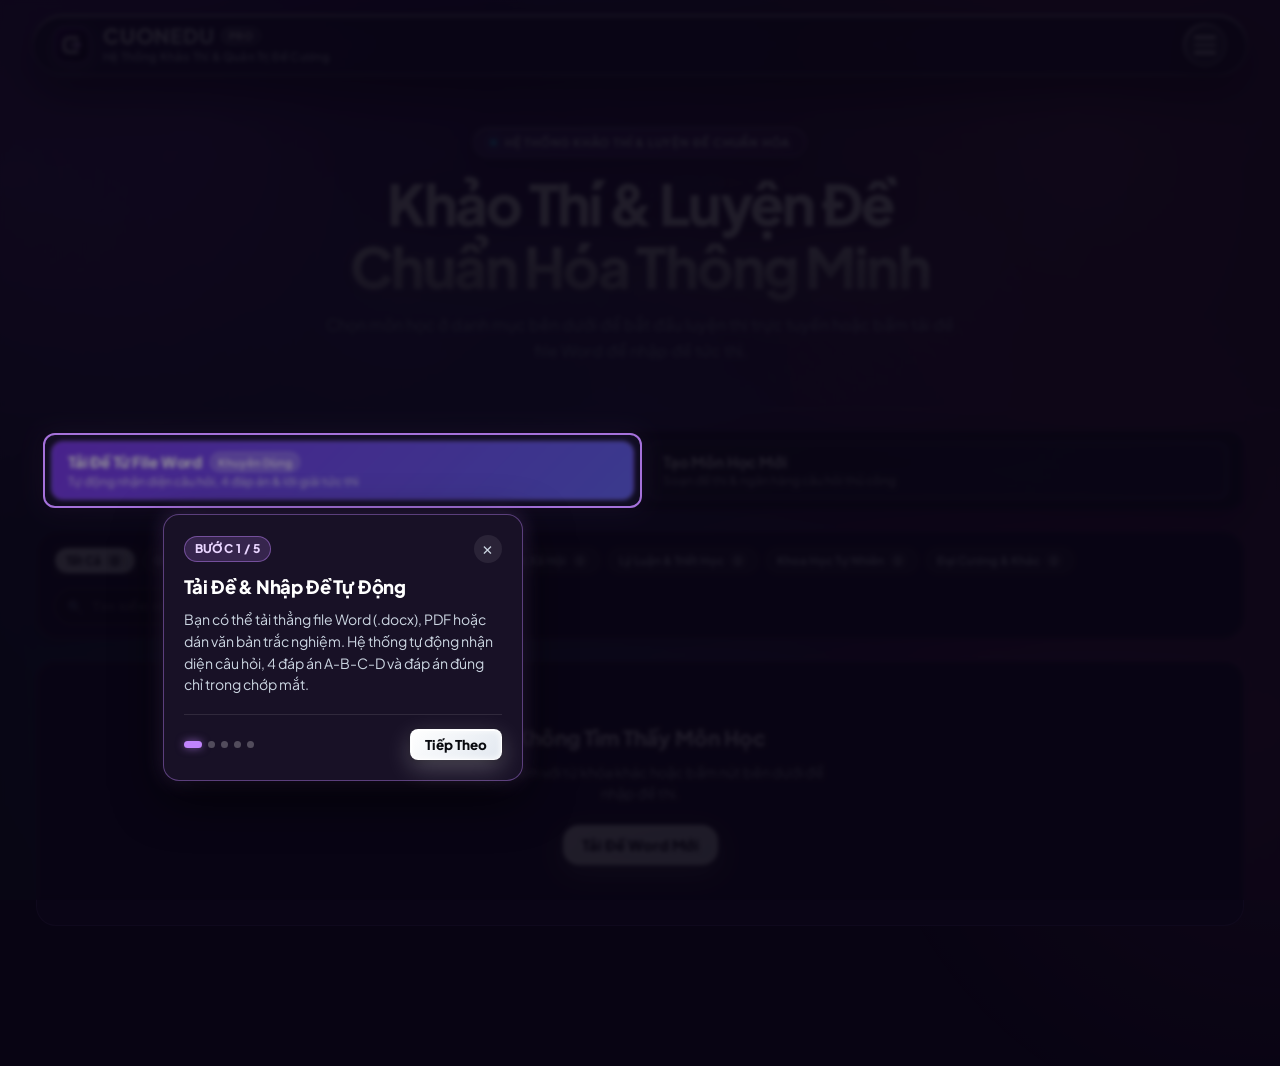
==== commit dc057bcb: "feat: complete onboarding tour, 3D medals for all ranks, clean buttons, and polite shopee gate modal" ====
--- a/de_cuong_index.html
+++ b/de_cuong_index.html
@@ -107,7 +107,7 @@
 
     <!-- 1. CỘNG ĐỒNG: ỦNG HỘ & GÓP Ý (ĐẦU TIÊN) -->
     <div class="drawer-nav-group" style="margin-top: 10px; margin-bottom: 14px;">
-      <button class="drawer-menu-item" onclick="closeMainDrawer(); openModal('modal-donate');" style="background: linear-gradient(135deg, rgba(244, 63, 94, 0.16), rgba(236, 72, 153, 0.16)); border: 1px solid rgba(244, 63, 94, 0.45); margin-bottom: 8px;">
+      <button id="drawer-item-donate" class="drawer-menu-item" onclick="closeMainDrawer(); openModal('modal-donate');" style="background: linear-gradient(135deg, rgba(244, 63, 94, 0.16), rgba(236, 72, 153, 0.16)); border: 1px solid rgba(244, 63, 94, 0.45); margin-bottom: 8px;">
         <div class="drawer-item-icon-wrap" style="font-size: 1.35rem; margin-right: 12px; display: flex; align-items: center;">💖</div>
         <div class="drawer-item-content">
           <div class="drawer-item-title" style="color: #fda4af; font-weight: 800; display: flex; align-items: center; justify-content: space-between;">
@@ -118,7 +118,7 @@
         </div>
       </button>
 
-      <button class="drawer-menu-item" onclick="closeMainDrawer(); openModal('modal-feedback');" style="background: linear-gradient(135deg, rgba(56, 189, 248, 0.14), rgba(14, 165, 233, 0.14)); border: 1px solid rgba(56, 189, 248, 0.4);">
+      <button id="drawer-item-zalo" class="drawer-menu-item" onclick="closeMainDrawer(); openModal('modal-feedback');" style="background: linear-gradient(135deg, rgba(56, 189, 248, 0.14), rgba(14, 165, 233, 0.14)); border: 1px solid rgba(56, 189, 248, 0.4); margin-bottom: 8px;">
         <div class="drawer-item-icon-wrap" style="font-size: 1.35rem; margin-right: 12px; display: flex; align-items: center;">💬</div>
         <div class="drawer-item-content">
           <div class="drawer-item-title" style="color: #7dd3fc; font-weight: 800; display: flex; align-items: center; justify-content: space-between;">
@@ -126,6 +126,16 @@
             <span class="badge" style="background: rgba(56, 189, 248, 0.3); color: #fff; font-size: 0.72rem; padding: 2px 7px; border-radius: 10px;">Zalo 24/7</span>
           </div>
           <div class="drawer-item-desc" style="color: rgba(255, 255, 255, 0.8);">Zalo / SĐT: 0962.714.685 (Quang Cuốn) • Nhận đề & góp ý</div>
+        </div>
+      </button>
+
+      <button class="drawer-menu-item" onclick="closeMainDrawer(); startOnboardingTour();" style="background: rgba(255, 255, 255, 0.05); border: 1px solid rgba(255, 255, 255, 0.12);">
+        <div class="drawer-item-icon-wrap" style="font-size: 1.35rem; margin-right: 12px; display: flex; align-items: center;">💡</div>
+        <div class="drawer-item-content">
+          <div class="drawer-item-title" style="color: #ffffff; font-weight: 800;">
+            <span>Hướng Dẫn Sử Dụng Web</span>
+          </div>
+          <div class="drawer-item-desc" style="color: var(--wg-text-subtle);">Xem lại hướng dẫn nhanh các tính năng chính</div>
         </div>
       </button>
     </div>
@@ -366,7 +376,6 @@
       <!-- PROMINENT HERO ACTION BANNER (Thêm Đề Thi / Tải File Word Nổi Bật) -->
       <section class="hero-quick-actions-bar">
         <button class="btn-hero-action btn-hero-import" onclick="openSmartImportModal()" title="Tải đề thi tự động từ file Word hoặc dán văn bản">
-          <div class="hero-action-icon">📄</div>
           <div class="hero-action-info">
             <div class="hero-action-title-row">
               <span class="hero-action-title">Tải Đề Từ File Word</span>
@@ -377,7 +386,6 @@
         </button>
 
         <button class="btn-hero-action btn-hero-create" onclick="openCreateSubjectModal()" title="Tạo môn học và nhập câu hỏi thủ công">
-          <div class="hero-action-icon">➕</div>
           <div class="hero-action-info">
             <span class="hero-action-title">Tạo Môn Học Mới</span>
             <span class="hero-action-sub">Soạn đề thi & ngân hàng câu hỏi thủ công</span>
@@ -525,7 +533,7 @@
           <div style="display: flex; align-items: center; gap: 10px; margin-top: 4px; flex-wrap: wrap;">
             <h2 id="editor-subject-title" style="font-size: 1.6rem; font-weight: 800; margin: 0; cursor: pointer;" onclick="quickRenameSubject(currentSubjectId)" title="Bấm để đổi tên đề">Tên Môn Học</h2>
             <button class="btn btn-secondary btn-sm" onclick="quickRenameSubject(currentSubjectId)" style="padding: 4px 10px; font-size: 0.8rem; border-radius: 20px; display: inline-flex; align-items: center; gap: 4px;" title="Đổi tên bộ đề">
-              <span>✏️ Đổi tên đề</span>
+              <span>Đổi tên đề</span>
             </button>
           </div>
           <p id="editor-subject-meta" style="color: var(--wg-text-subtle); font-size: 0.85rem; margin-top: 4px;">Mã đề: --- • 0 câu hỏi</p>
@@ -533,16 +541,16 @@
 
         <div class="editor-header-actions">
           <button class="btn btn-secondary btn-sm" onclick="openCreateSubjectModal(currentSubjectId)" title="Đổi tên đề, mã đề, phân môn">
-            <span>⚙️ Đổi Thông Tin</span>
+            <span>Đổi Thông Tin Đề</span>
           </button>
           <button class="btn btn-secondary btn-sm" onclick="openSmartImportModal()" title="Tải thêm đề thi mới">
-            <span>📥 Tải Đề Word Mới</span>
+            <span>Tải Đề Word Mới</span>
           </button>
           <button class="btn btn-secondary btn-sm" onclick="openAddQuestionModal()">
-            <span>➕ Thêm Câu Hỏi</span>
+            <span>Thêm Câu Hỏi</span>
           </button>
           <button class="btn btn-primary btn-sm btn-save-editor-complete" onclick="saveAndReturnDashboard()">
-            <span>💾 Lưu & Hoàn Tất</span>
+            <span>Lưu & Hoàn Tất</span>
           </button>
         </div>
       </div>
@@ -829,8 +837,8 @@
               </div>
               <div class="quick-ans-row-scroll">
                 <button type="button" class="btn btn-primary btn-sm btn-quick-action" onclick="applyQuickAnswerKey('create-sub-parsed-list', 'create-sub-count')">Điền Nhanh</button>
-                <button type="button" class="btn btn-secondary btn-sm btn-quick-action" onclick="solveAllMissingAnswersWithAI('create-sub-parsed-list', 'create-sub-count')" style="background: linear-gradient(135deg, rgba(192, 132, 252, 0.25), rgba(56, 189, 248, 0.25)); border-color: #c084fc; color: #ffffff; font-weight: 800;">✨ AI Điền Hết Câu Thiếu</button>
-                <button type="button" class="btn btn-secondary btn-sm btn-quick-action" onclick="clearAllParsedAnswers('create-sub-parsed-list', 'create-sub-count')">🗑️ Xóa Đáp Án</button>
+                <button type="button" class="btn btn-secondary btn-sm btn-quick-action" onclick="solveAllMissingAnswersWithAI('create-sub-parsed-list', 'create-sub-count')" style="background: linear-gradient(135deg, rgba(192, 132, 252, 0.25), rgba(56, 189, 248, 0.25)); border-color: #c084fc; color: #ffffff; font-weight: 800;">AI Điền Hết Câu Thiếu</button>
+                <button type="button" class="btn btn-secondary btn-sm btn-quick-action" onclick="clearAllParsedAnswers('create-sub-parsed-list', 'create-sub-count')">Xóa Đáp Án</button>
               </div>
             </div>
 
@@ -916,8 +924,8 @@
             </div>
             <div class="quick-ans-row-scroll">
               <button type="button" class="btn btn-primary btn-sm btn-quick-action" onclick="applyQuickAnswerKey('import-parsed-list', 'parsed-count-badge')">Điền Nhanh</button>
-              <button type="button" class="btn btn-secondary btn-sm btn-quick-action" onclick="solveAllMissingAnswersWithAI('import-parsed-list', 'parsed-count-badge')" style="background: linear-gradient(135deg, rgba(192, 132, 252, 0.25), rgba(56, 189, 248, 0.25)); border-color: #c084fc; color: #ffffff; font-weight: 800;">✨ AI Điền Hết Câu Thiếu</button>
-              <button type="button" class="btn btn-secondary btn-sm btn-quick-action" onclick="clearAllParsedAnswers('import-parsed-list', 'parsed-count-badge')">🗑️ Xóa Đáp Án</button>
+              <button type="button" class="btn btn-secondary btn-sm btn-quick-action" onclick="solveAllMissingAnswersWithAI('import-parsed-list', 'parsed-count-badge')" style="background: linear-gradient(135deg, rgba(192, 132, 252, 0.25), rgba(56, 189, 248, 0.25)); border-color: #c084fc; color: #ffffff; font-weight: 800;">AI Điền Hết Câu Thiếu</button>
+              <button type="button" class="btn btn-secondary btn-sm btn-quick-action" onclick="clearAllParsedAnswers('import-parsed-list', 'parsed-count-badge')">Xóa Đáp Án</button>
             </div>
           </div>
 
@@ -1340,6 +1348,28 @@
           <button type="submit" class="btn btn-primary">Lưu Thay Đổi</button>
         </div>
       </form>
+    </div>
+  <!-- MODAL: SHOPEE SPONSOR GATE (Lời nhắn nhẹ nhàng, tình cảm & bắt buộc đồng ý) -->
+  <div class="modal-backdrop" id="modal-shopee-gate" style="z-index: 10500;">
+    <div class="modal-card" style="max-width: 440px; text-align: center; border: 1.5px solid rgba(249, 115, 22, 0.45); box-shadow: 0 12px 48px rgba(249, 115, 22, 0.28); background: #181126;">
+      <div class="modal-body" style="padding: 26px 20px;">
+        <div style="font-size: 2.2rem; margin-bottom: 12px; filter: drop-shadow(0 2px 8px rgba(249, 115, 22, 0.45));">🧡</div>
+        <h3 style="font-size: 1.25rem; font-weight: 800; color: #ffffff; margin-bottom: 12px; letter-spacing: -0.01em;">Một Chút Gửi Gắm Từ CuonEdu</h3>
+        <p style="font-size: 0.9rem; color: #f1f5f9; line-height: 1.6; margin-bottom: 14px; text-align: left;">
+          Chào bạn thân mến, để hệ thống <strong>CuonEdu</strong> có thể duy trì máy chủ hoạt động ổn định và hoàn toàn miễn phí cho tất cả mọi người cùng ôn thi, chúng mình xin phép được chuyển tiếp bạn ghé thăm một đường link Shopee nhỏ trước khi bắt đầu bài thi.
+        </p>
+        <div style="font-size: 0.86rem; color: #fed7aa; line-height: 1.5; margin-bottom: 22px; text-align: left; background: rgba(249, 115, 22, 0.12); border-left: 3px solid #f97316; padding: 10px 12px; border-radius: 0 8px 8px 0;">
+          Sự đồng hành và thông cảm của bạn là nguồn động viên rất lớn để chúng mình tiếp tục duy trì và phát triển nền tảng học tập này. Cảm ơn bạn thật nhiều!
+        </div>
+        <div style="display: flex; gap: 10px; flex-direction: column;">
+          <button type="button" class="btn btn-primary" onclick="confirmShopeeAndStartExam()" style="background: linear-gradient(135deg, #f97316 0%, #ea580c 100%); border: none; font-weight: 800; font-size: 0.95rem; padding: 12px 16px; border-radius: 10px; box-shadow: 0 4px 16px rgba(234, 88, 12, 0.4); color: #ffffff; cursor: pointer;">
+            Đồng Ý & Vào Thi
+          </button>
+          <button type="button" class="btn btn-ghost" onclick="cancelShopeeGate()" style="color: var(--wg-text-subtle); font-size: 0.85rem; padding: 8px;">
+            Quay Lại
+          </button>
+        </div>
+      </div>
     </div>
   </div>
 
--- a/style.css
+++ b/style.css
@@ -9401,109 +9401,108 @@
   border: 1px solid rgba(255, 255, 255, 0.09);
 }
 
-/* Luxury Podium Rank Emblems */
-.lb-rank-emblem {
+/* ==========================================================================
+   AUTHENTIC 3D EMBOSSED METALLIC MEDALS (UNIFIED FOR ALL RANKS)
+   ========================================================================== */
+.lb-medal-disc {
+  width: 44px;
+  height: 44px;
   min-width: 44px;
-  height: 44px;
-  border-radius: 12px;
-  display: flex;
-  flex-direction: column;
+  border-radius: 50%;
+  display: flex;
   align-items: center;
   justify-content: center;
   position: relative;
   flex-shrink: 0;
-  transition: transform 0.2s cubic-bezier(0.34, 1.56, 0.64, 1);
-}
-
-.leaderboard-row:hover .lb-rank-emblem {
-  transform: scale(1.08);
-}
-
-.rank-gold-emblem {
-  background: linear-gradient(135deg, #FFFBEB 0%, #FBBF24 45%, #D97706 80%, #92400E 100%);
-  border: 1.5px solid #FDE047;
-  box-shadow: 0 4px 16px rgba(245, 158, 11, 0.5), inset 0 1px 2px rgba(255, 255, 255, 0.9);
-}
-
-.rank-gold-emblem .emblem-crown {
-  font-size: 0.95rem;
+  transition: transform 0.25s cubic-bezier(0.34, 1.56, 0.64, 1), box-shadow 0.25s ease;
+}
+
+.leaderboard-row:hover .lb-medal-disc {
+  transform: scale(1.1) rotate(2deg);
+}
+
+.medal-inner-ring {
+  width: 34px;
+  height: 34px;
+  border-radius: 50%;
+  display: flex;
+  align-items: center;
+  justify-content: center;
+}
+
+.medal-rank-digit {
+  font-family: 'Plus Jakarta Sans', sans-serif;
+  font-weight: 900;
   line-height: 1;
-  margin-top: -2px;
-  filter: drop-shadow(0 2px 3px rgba(0, 0, 0, 0.25));
-}
-
-.rank-gold-emblem .emblem-number {
+  letter-spacing: -0.02em;
+}
+
+/* TOP 1: Huy Chương Vàng Đúc Nguyên Khối (Gold Champion) */
+.medal-gold {
+  background: radial-gradient(circle at 35% 30%, #FFFBEB 0%, #FBBF24 40%, #D97706 75%, #92400E 100%);
+  border: 2px solid #FDE047;
+  box-shadow: 0 4px 14px rgba(245, 158, 11, 0.5), inset 0 2px 3px rgba(255, 255, 255, 0.8), inset 0 -2px 3px rgba(146, 64, 14, 0.8);
+}
+.medal-gold .medal-inner-ring {
+  background: radial-gradient(circle at 35% 30%, #FEF08A 0%, #D97706 70%, #78350F 100%);
+  border: 1px solid rgba(255, 255, 255, 0.6);
+  box-shadow: inset 0 1px 3px rgba(0, 0, 0, 0.35);
+}
+.medal-gold .medal-rank-digit {
+  color: #FFFDF0;
+  font-size: 1.15rem;
+  text-shadow: 0 1px 3px #78350F, 0 -1px 1px #FEF08A;
+}
+
+/* TOP 2: Huy Chương Bạc Đúc Nguyên Khối (Silver Master) */
+.medal-silver {
+  background: radial-gradient(circle at 35% 30%, #FFFFFF 0%, #E2E8F0 40%, #94A3B8 75%, #475569 100%);
+  border: 2px solid #F8FAFC;
+  box-shadow: 0 4px 14px rgba(148, 163, 184, 0.45), inset 0 2px 3px rgba(255, 255, 255, 0.9), inset 0 -2px 3px rgba(71, 85, 105, 0.8);
+}
+.medal-silver .medal-inner-ring {
+  background: radial-gradient(circle at 35% 30%, #F1F5F9 0%, #94A3B8 70%, #334155 100%);
+  border: 1px solid rgba(255, 255, 255, 0.7);
+  box-shadow: inset 0 1px 3px rgba(0, 0, 0, 0.35);
+}
+.medal-silver .medal-rank-digit {
+  color: #FFFFFF;
+  font-size: 1.15rem;
+  text-shadow: 0 1px 3px #1E293B, 0 -1px 1px #F8FAFC;
+}
+
+/* TOP 3: Huy Chương Đồng Đúc Nguyên Khối (Bronze Knight) */
+.medal-bronze {
+  background: radial-gradient(circle at 35% 30%, #FFEDD5 0%, #FB923C 40%, #C2410C 75%, #7C2D12 100%);
+  border: 2px solid #FDBA74;
+  box-shadow: 0 4px 14px rgba(234, 88, 12, 0.45), inset 0 2px 3px rgba(255, 255, 255, 0.8), inset 0 -2px 3px rgba(124, 45, 18, 0.8);
+}
+.medal-bronze .medal-inner-ring {
+  background: radial-gradient(circle at 35% 30%, #FED7AA 0%, #C2410C 70%, #431407 100%);
+  border: 1px solid rgba(255, 255, 255, 0.6);
+  box-shadow: inset 0 1px 3px rgba(0, 0, 0, 0.35);
+}
+.medal-bronze .medal-rank-digit {
+  color: #FFF7ED;
+  font-size: 1.15rem;
+  text-shadow: 0 1px 3px #431407, 0 -1px 1px #FED7AA;
+}
+
+/* TẤT CẢ CÁC HẠNG TỪ 4 TRỞ ĐI: Huy Chương Thép Titan Đúc Nguyên Khối (Titanium/Steel Medal) */
+.medal-titanium {
+  background: radial-gradient(circle at 35% 30%, #F1F5F9 0%, #64748B 45%, #334155 80%, #0F172A 100%);
+  border: 1.5px solid rgba(203, 213, 225, 0.45);
+  box-shadow: 0 3px 10px rgba(0, 0, 0, 0.4), inset 0 1.5px 2px rgba(255, 255, 255, 0.5), inset 0 -1.5px 2px rgba(15, 23, 42, 0.7);
+}
+.medal-titanium .medal-inner-ring {
+  background: radial-gradient(circle at 35% 30%, #94A3B8 0%, #475569 65%, #1E293B 100%);
+  border: 1px solid rgba(255, 255, 255, 0.3);
+  box-shadow: inset 0 1px 3px rgba(0, 0, 0, 0.4);
+}
+.medal-titanium .medal-rank-digit {
+  color: #F8FAFC;
   font-size: 1.05rem;
-  font-weight: 900;
-  color: #451A03;
-  line-height: 1;
-  margin-top: 1px;
-  font-family: 'Plus Jakarta Sans', sans-serif;
-  letter-spacing: -0.02em;
-}
-
-.rank-silver-emblem {
-  background: linear-gradient(135deg, #FFFFFF 0%, #E2E8F0 40%, #94A3B8 75%, #475569 100%);
-  border: 1.5px solid #F8FAFC;
-  box-shadow: 0 4px 14px rgba(148, 163, 184, 0.4), inset 0 1px 2px rgba(255, 255, 255, 0.9);
-}
-
-.rank-silver-emblem .emblem-crown {
-  font-size: 0.95rem;
-  line-height: 1;
-  margin-top: -2px;
-  filter: drop-shadow(0 2px 3px rgba(0, 0, 0, 0.25));
-}
-
-.rank-silver-emblem .emblem-number {
-  font-size: 1.05rem;
-  font-weight: 900;
-  color: #0F172A;
-  line-height: 1;
-  margin-top: 1px;
-  font-family: 'Plus Jakarta Sans', sans-serif;
-  letter-spacing: -0.02em;
-}
-
-.rank-bronze-emblem {
-  background: linear-gradient(135deg, #FFEDD5 0%, #FB923C 40%, #C2410C 75%, #7C2D12 100%);
-  border: 1.5px solid #FDBA74;
-  box-shadow: 0 4px 14px rgba(234, 88, 12, 0.4), inset 0 1px 2px rgba(255, 255, 255, 0.8);
-}
-
-.rank-bronze-emblem .emblem-crown {
-  font-size: 0.95rem;
-  line-height: 1;
-  margin-top: -2px;
-  filter: drop-shadow(0 2px 3px rgba(0, 0, 0, 0.25));
-}
-
-.rank-bronze-emblem .emblem-number {
-  font-size: 1.05rem;
-  font-weight: 900;
-  color: #431407;
-  line-height: 1;
-  margin-top: 1px;
-  font-family: 'Plus Jakarta Sans', sans-serif;
-  letter-spacing: -0.02em;
-}
-
-.rank-normal-emblem {
-  min-width: 36px;
-  height: 36px;
-  border-radius: 10px;
-  background: rgba(255, 255, 255, 0.08);
-  border: 1px solid rgba(255, 255, 255, 0.12);
-  display: flex;
-  align-items: center;
-  justify-content: center;
-}
-
-.emblem-number-normal {
-  font-size: 0.95rem;
-  font-weight: 800;
-  color: rgba(255, 255, 255, 0.85);
-  line-height: 1;
+  text-shadow: 0 1px 2px #0F172A, 0 -1px 1px #CBD5E1;
 }
 
 /* Avatar glow borders */
@@ -9914,3 +9913,155 @@
   word-break: break-word !important;
   overflow-wrap: anywhere !important;
 }
+
+/* ==========================================================================
+   INTERACTIVE ONBOARDING TOUR (SPOTLIGHT & POPOVER)
+   ========================================================================== */
+.tour-backdrop {
+  position: fixed;
+  inset: 0;
+  background: rgba(10, 6, 20, 0.45);
+  backdrop-filter: blur(2px);
+  z-index: 99990;
+  display: none;
+}
+
+.tour-spotlight {
+  position: fixed;
+  z-index: 99995;
+  display: none;
+  box-shadow: 0 0 0 9999px rgba(8, 4, 18, 0.82), 0 0 24px rgba(192, 132, 252, 0.4);
+  border: 2px solid rgba(192, 132, 252, 0.85);
+  pointer-events: none;
+  transition: all 0.3s cubic-bezier(0.4, 0, 0.2, 1);
+}
+
+.tour-popover {
+  position: fixed;
+  z-index: 100000;
+  display: none;
+  background: #181126;
+  border: 1.5px solid rgba(192, 132, 252, 0.4);
+  border-radius: 16px;
+  padding: 20px;
+  box-shadow: 0 16px 48px rgba(0, 0, 0, 0.75), 0 0 20px rgba(192, 132, 252, 0.25);
+  color: #ffffff;
+  animation: tourFadeScale 0.25s ease-out;
+}
+
+@keyframes tourFadeScale {
+  from {
+    opacity: 0;
+    transform: scale(0.95);
+  }
+  to {
+    opacity: 1;
+    transform: scale(1);
+  }
+}
+
+.tour-popover-header {
+  display: flex;
+  align-items: center;
+  justify-content: space-between;
+  margin-bottom: 10px;
+}
+
+.tour-badge {
+  background: rgba(192, 132, 252, 0.18);
+  border: 1px solid rgba(192, 132, 252, 0.45);
+  color: #e9d5ff;
+  font-size: 0.75rem;
+  font-weight: 800;
+  padding: 3px 10px;
+  border-radius: 20px;
+  text-transform: uppercase;
+  letter-spacing: 0.04em;
+}
+
+.tour-btn-close {
+  background: rgba(255, 255, 255, 0.08);
+  border: none;
+  color: var(--wg-text-subtle);
+  width: 28px;
+  height: 28px;
+  border-radius: 50%;
+  cursor: pointer;
+  display: flex;
+  align-items: center;
+  justify-content: center;
+  font-size: 0.85rem;
+  transition: all 0.15s ease;
+}
+
+.tour-btn-close:hover {
+  background: rgba(255, 255, 255, 0.2);
+  color: #ffffff;
+}
+
+.tour-title {
+  font-size: 1.15rem;
+  font-weight: 800;
+  color: #ffffff;
+  margin: 0 0 8px 0;
+  letter-spacing: -0.01em;
+}
+
+.tour-desc {
+  font-size: 0.88rem;
+  color: #cbd5e1;
+  line-height: 1.55;
+  margin-bottom: 18px;
+}
+
+.tour-footer {
+  display: flex;
+  align-items: center;
+  justify-content: space-between;
+  gap: 12px;
+  border-top: 1px solid rgba(255, 255, 255, 0.1);
+  padding-top: 14px;
+}
+
+.tour-dots {
+  display: flex;
+  gap: 6px;
+  align-items: center;
+}
+
+.tour-dot {
+  width: 7px;
+  height: 7px;
+  border-radius: 50%;
+  background: rgba(255, 255, 255, 0.25);
+  transition: all 0.2s ease;
+}
+
+.tour-dot.active {
+  width: 18px;
+  border-radius: 10px;
+  background: #c084fc;
+  box-shadow: 0 0 8px rgba(192, 132, 252, 0.6);
+}
+
+.tour-actions {
+  display: flex;
+  align-items: center;
+  gap: 8px;
+}
+
+.tour-btn-prev {
+  padding: 6px 12px;
+  font-size: 0.82rem;
+  border-radius: 8px;
+}
+
+.tour-btn-next {
+  padding: 6px 14px;
+  font-size: 0.84rem;
+  font-weight: 800;
+  border-radius: 8px;
+  background: linear-gradient(135deg, #a855f7 0%, #7c3aed 100%);
+  border: none;
+  box-shadow: 0 2px 10px rgba(124, 58, 237, 0.4);
+}
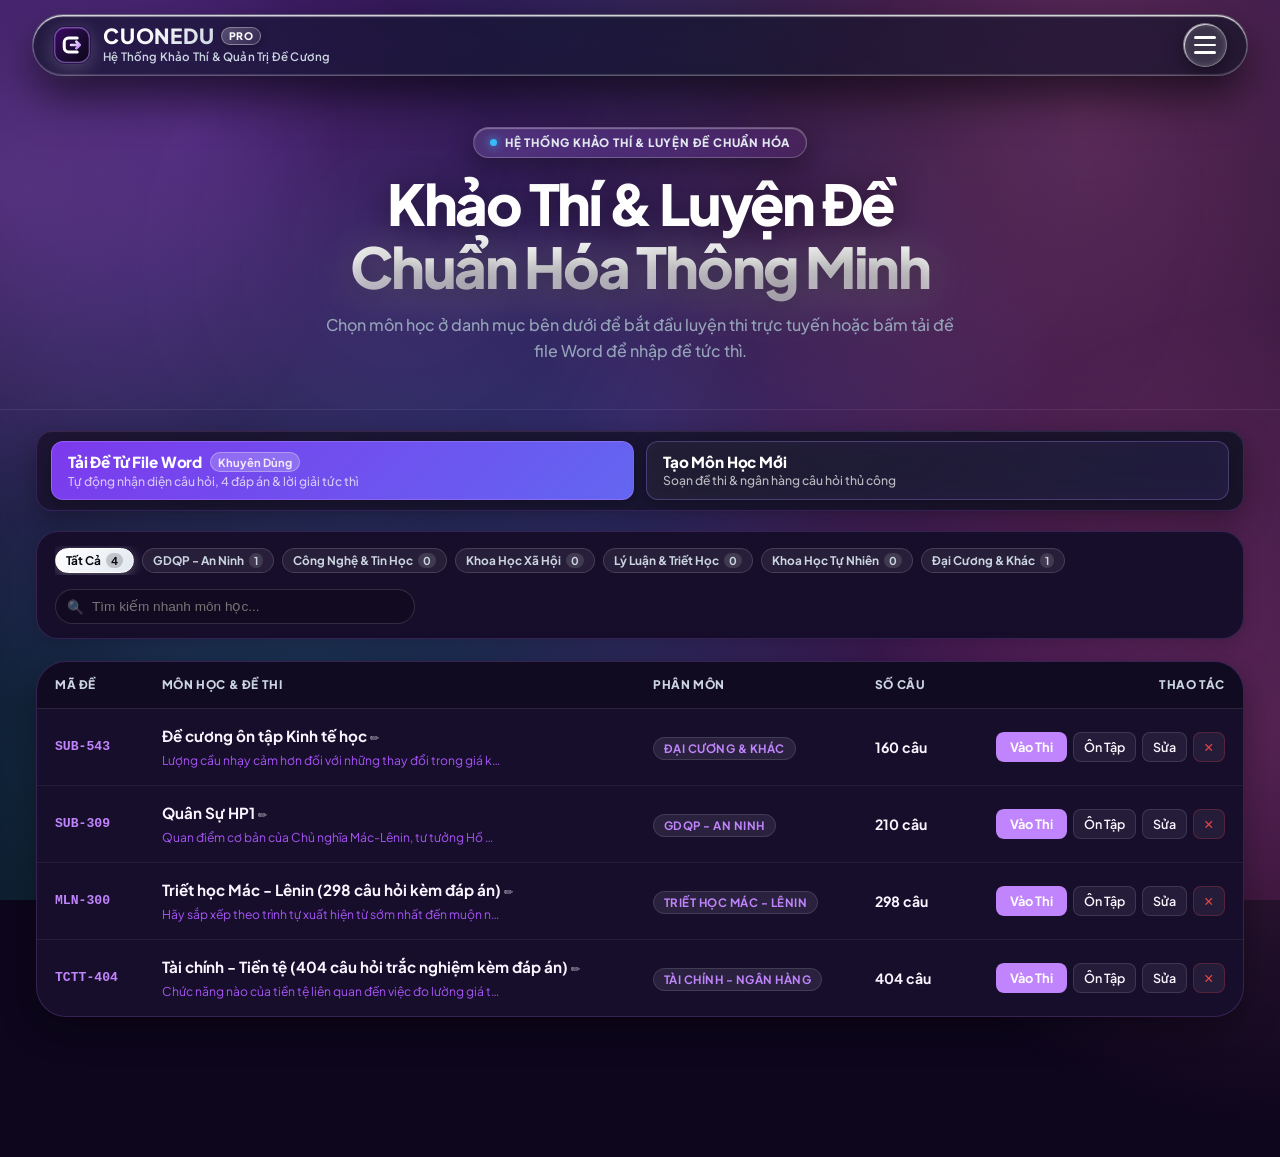
==== commit c5d91e57: "fix: completely remove onboarding tour feature and related styles" ====
--- a/de_cuong_index.html
+++ b/de_cuong_index.html
@@ -128,16 +128,6 @@
           <div class="drawer-item-desc" style="color: rgba(255, 255, 255, 0.8);">Zalo / SĐT: 0962.714.685 (Quang Cuốn) • Nhận đề & góp ý</div>
         </div>
       </button>
-
-      <button class="drawer-menu-item" onclick="closeMainDrawer(); startOnboardingTour();" style="background: rgba(255, 255, 255, 0.05); border: 1px solid rgba(255, 255, 255, 0.12);">
-        <div class="drawer-item-icon-wrap" style="font-size: 1.35rem; margin-right: 12px; display: flex; align-items: center;">💡</div>
-        <div class="drawer-item-content">
-          <div class="drawer-item-title" style="color: #ffffff; font-weight: 800;">
-            <span>Hướng Dẫn Sử Dụng Web</span>
-          </div>
-          <div class="drawer-item-desc" style="color: var(--wg-text-subtle);">Xem lại hướng dẫn nhanh các tính năng chính</div>
-        </div>
-      </button>
     </div>
 
     <!-- User Profile / Login Area in Drawer -->
--- a/style.css
+++ b/style.css
@@ -9914,154 +9914,4 @@
   overflow-wrap: anywhere !important;
 }
 
-/* ==========================================================================
-   INTERACTIVE ONBOARDING TOUR (SPOTLIGHT & POPOVER)
-   ========================================================================== */
-.tour-backdrop {
-  position: fixed;
-  inset: 0;
-  background: rgba(10, 6, 20, 0.45);
-  backdrop-filter: blur(2px);
-  z-index: 99990;
-  display: none;
-}
-
-.tour-spotlight {
-  position: fixed;
-  z-index: 99995;
-  display: none;
-  box-shadow: 0 0 0 9999px rgba(8, 4, 18, 0.82), 0 0 24px rgba(192, 132, 252, 0.4);
-  border: 2px solid rgba(192, 132, 252, 0.85);
-  pointer-events: none;
-  transition: all 0.3s cubic-bezier(0.4, 0, 0.2, 1);
-}
-
-.tour-popover {
-  position: fixed;
-  z-index: 100000;
-  display: none;
-  background: #181126;
-  border: 1.5px solid rgba(192, 132, 252, 0.4);
-  border-radius: 16px;
-  padding: 20px;
-  box-shadow: 0 16px 48px rgba(0, 0, 0, 0.75), 0 0 20px rgba(192, 132, 252, 0.25);
-  color: #ffffff;
-  animation: tourFadeScale 0.25s ease-out;
-}
-
-@keyframes tourFadeScale {
-  from {
-    opacity: 0;
-    transform: scale(0.95);
-  }
-  to {
-    opacity: 1;
-    transform: scale(1);
-  }
-}
-
-.tour-popover-header {
-  display: flex;
-  align-items: center;
-  justify-content: space-between;
-  margin-bottom: 10px;
-}
-
-.tour-badge {
-  background: rgba(192, 132, 252, 0.18);
-  border: 1px solid rgba(192, 132, 252, 0.45);
-  color: #e9d5ff;
-  font-size: 0.75rem;
-  font-weight: 800;
-  padding: 3px 10px;
-  border-radius: 20px;
-  text-transform: uppercase;
-  letter-spacing: 0.04em;
-}
-
-.tour-btn-close {
-  background: rgba(255, 255, 255, 0.08);
-  border: none;
-  color: var(--wg-text-subtle);
-  width: 28px;
-  height: 28px;
-  border-radius: 50%;
-  cursor: pointer;
-  display: flex;
-  align-items: center;
-  justify-content: center;
-  font-size: 0.85rem;
-  transition: all 0.15s ease;
-}
-
-.tour-btn-close:hover {
-  background: rgba(255, 255, 255, 0.2);
-  color: #ffffff;
-}
-
-.tour-title {
-  font-size: 1.15rem;
-  font-weight: 800;
-  color: #ffffff;
-  margin: 0 0 8px 0;
-  letter-spacing: -0.01em;
-}
-
-.tour-desc {
-  font-size: 0.88rem;
-  color: #cbd5e1;
-  line-height: 1.55;
-  margin-bottom: 18px;
-}
-
-.tour-footer {
-  display: flex;
-  align-items: center;
-  justify-content: space-between;
-  gap: 12px;
-  border-top: 1px solid rgba(255, 255, 255, 0.1);
-  padding-top: 14px;
-}
-
-.tour-dots {
-  display: flex;
-  gap: 6px;
-  align-items: center;
-}
-
-.tour-dot {
-  width: 7px;
-  height: 7px;
-  border-radius: 50%;
-  background: rgba(255, 255, 255, 0.25);
-  transition: all 0.2s ease;
-}
-
-.tour-dot.active {
-  width: 18px;
-  border-radius: 10px;
-  background: #c084fc;
-  box-shadow: 0 0 8px rgba(192, 132, 252, 0.6);
-}
-
-.tour-actions {
-  display: flex;
-  align-items: center;
-  gap: 8px;
-}
-
-.tour-btn-prev {
-  padding: 6px 12px;
-  font-size: 0.82rem;
-  border-radius: 8px;
-}
-
-.tour-btn-next {
-  padding: 6px 14px;
-  font-size: 0.84rem;
-  font-weight: 800;
-  border-radius: 8px;
-  background: linear-gradient(135deg, #a855f7 0%, #7c3aed 100%);
-  border: none;
-  box-shadow: 0 2px 10px rgba(124, 58, 237, 0.4);
-}
+
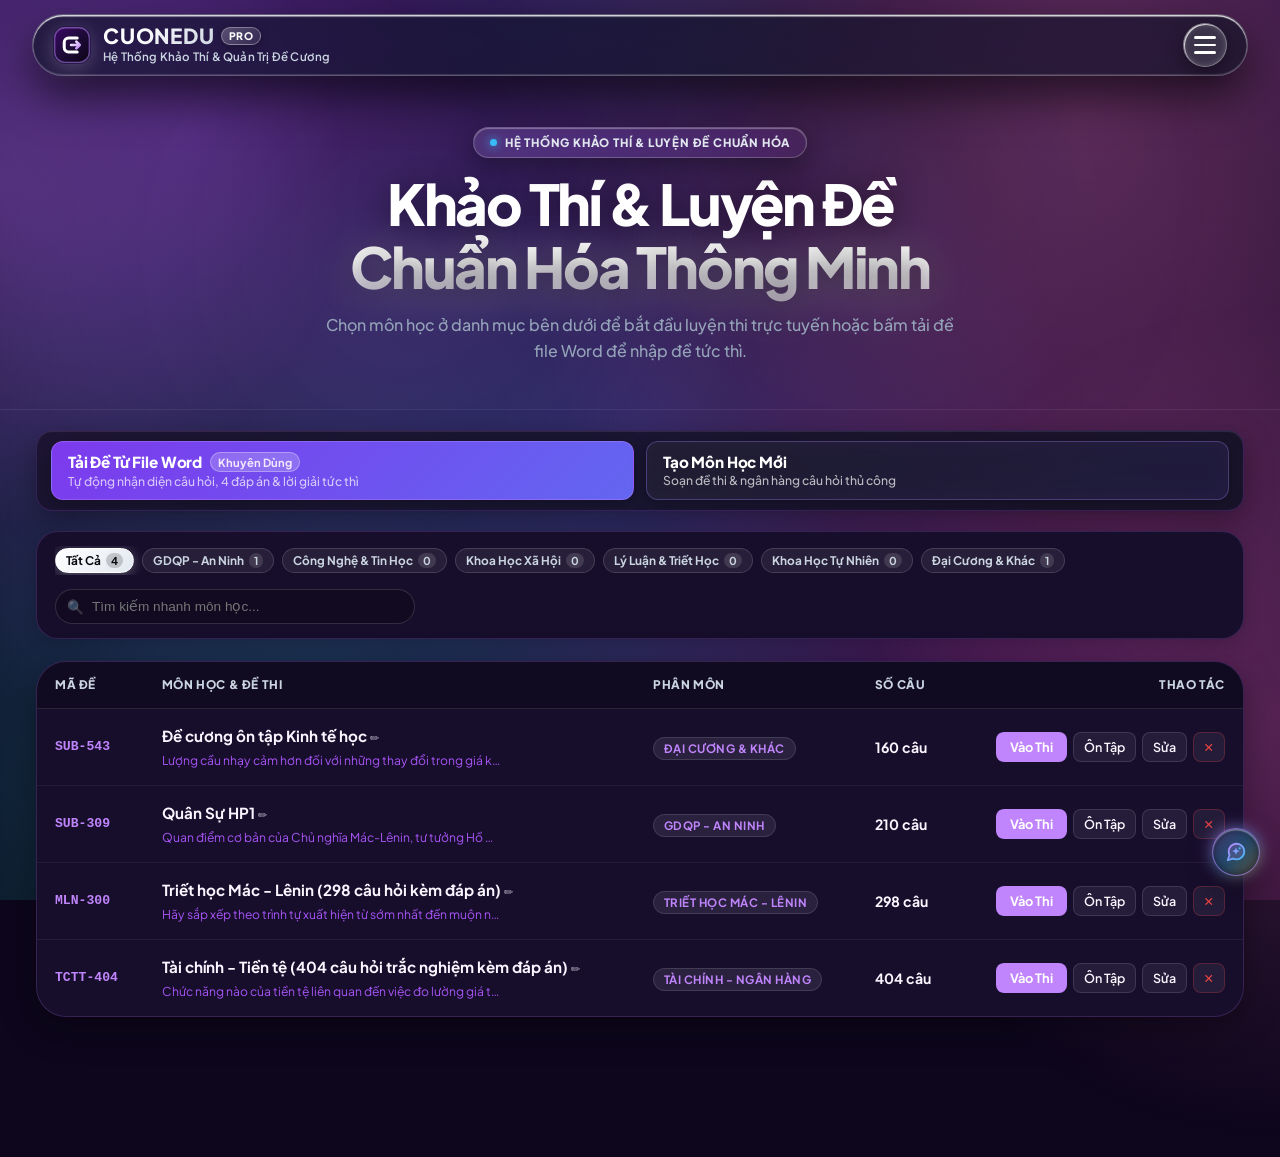
==== commit 67abe4fc: "fix: resolve exam entrance flow by directly starting exam on submit and fixing unclosed modal-profil" ====
--- a/de_cuong_index.html
+++ b/de_cuong_index.html
@@ -1339,6 +1339,8 @@
         </div>
       </form>
     </div>
+  </div>
+
   <!-- MODAL: SHOPEE SPONSOR GATE (Lời nhắn nhẹ nhàng, tình cảm & bắt buộc đồng ý) -->
   <div class="modal-backdrop" id="modal-shopee-gate" style="z-index: 10500;">
     <div class="modal-card" style="max-width: 440px; text-align: center; border: 1.5px solid rgba(249, 115, 22, 0.45); box-shadow: 0 12px 48px rgba(249, 115, 22, 0.28); background: #181126;">
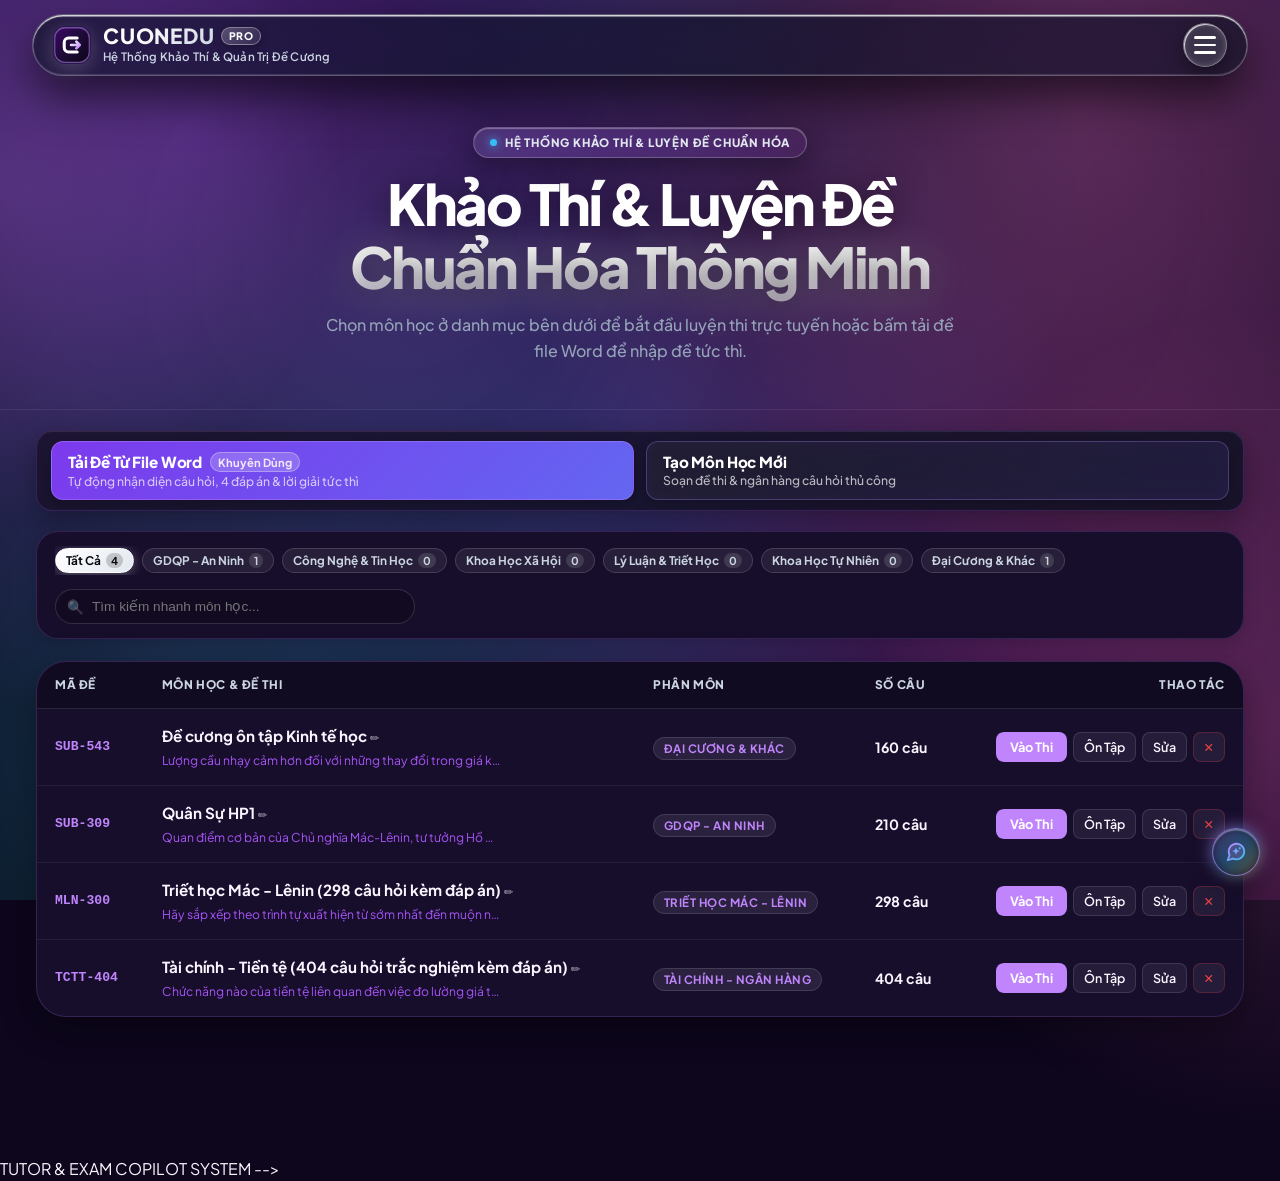
==== commit 0db5df63: "fix: ensure AI button is accessible everywhere, remove exam AI suppression, remove shopee modal, gua" ====
--- a/de_cuong_index.html
+++ b/de_cuong_index.html
@@ -13,7 +13,7 @@
   <meta http-equiv="Pragma" content="no-cache">
   <meta http-equiv="Expires" content="0">
   
-  <link rel="stylesheet" href="style.css?v=7.0.0">
+  <link rel="stylesheet" href="style.css?v=8.3.0">
   <!-- Mammoth.js & JSZip & PDF.js để đọc trực tiếp file Word (.docx), PDF (.pdf), bảng biểu và hình ảnh minh họa -->
   <script src="https://cdnjs.cloudflare.com/ajax/libs/mammoth/1.6.0/mammoth.browser.min.js"></script>
   <script src="https://cdnjs.cloudflare.com/ajax/libs/jszip/3.10.1/jszip.min.js"></script>
@@ -1341,32 +1341,7 @@
     </div>
   </div>
 
-  <!-- MODAL: SHOPEE SPONSOR GATE (Lời nhắn nhẹ nhàng, tình cảm & bắt buộc đồng ý) -->
-  <div class="modal-backdrop" id="modal-shopee-gate" style="z-index: 10500;">
-    <div class="modal-card" style="max-width: 440px; text-align: center; border: 1.5px solid rgba(249, 115, 22, 0.45); box-shadow: 0 12px 48px rgba(249, 115, 22, 0.28); background: #181126;">
-      <div class="modal-body" style="padding: 26px 20px;">
-        <div style="font-size: 2.2rem; margin-bottom: 12px; filter: drop-shadow(0 2px 8px rgba(249, 115, 22, 0.45));">🧡</div>
-        <h3 style="font-size: 1.25rem; font-weight: 800; color: #ffffff; margin-bottom: 12px; letter-spacing: -0.01em;">Một Chút Gửi Gắm Từ CuonEdu</h3>
-        <p style="font-size: 0.9rem; color: #f1f5f9; line-height: 1.6; margin-bottom: 14px; text-align: left;">
-          Chào bạn thân mến, để hệ thống <strong>CuonEdu</strong> có thể duy trì máy chủ hoạt động ổn định và hoàn toàn miễn phí cho tất cả mọi người cùng ôn thi, chúng mình xin phép được chuyển tiếp bạn ghé thăm một đường link Shopee nhỏ trước khi bắt đầu bài thi.
-        </p>
-        <div style="font-size: 0.86rem; color: #fed7aa; line-height: 1.5; margin-bottom: 22px; text-align: left; background: rgba(249, 115, 22, 0.12); border-left: 3px solid #f97316; padding: 10px 12px; border-radius: 0 8px 8px 0;">
-          Sự đồng hành và thông cảm của bạn là nguồn động viên rất lớn để chúng mình tiếp tục duy trì và phát triển nền tảng học tập này. Cảm ơn bạn thật nhiều!
-        </div>
-        <div style="display: flex; gap: 10px; flex-direction: column;">
-          <button type="button" class="btn btn-primary" onclick="confirmShopeeAndStartExam()" style="background: linear-gradient(135deg, #f97316 0%, #ea580c 100%); border: none; font-weight: 800; font-size: 0.95rem; padding: 12px 16px; border-radius: 10px; box-shadow: 0 4px 16px rgba(234, 88, 12, 0.4); color: #ffffff; cursor: pointer;">
-            Đồng Ý & Vào Thi
-          </button>
-          <button type="button" class="btn btn-ghost" onclick="cancelShopeeGate()" style="color: var(--wg-text-subtle); font-size: 0.85rem; padding: 8px;">
-            Quay Lại
-          </button>
-        </div>
-      </div>
-    </div>
-  </div>
-
-  <!-- ========================================== -->
-  <!-- CUONEDU AI TUTOR & EXAM COPILOT SYSTEM     -->
+ TUTOR & EXAM COPILOT SYSTEM     -->
   <!-- ========================================== -->
   <!-- Floating AI Assistant Button -->
   <!-- Floating AI Assistant Button (Compact & Draggable Message Icon) -->
@@ -1466,6 +1441,21 @@
   <script src="https://www.gstatic.com/firebasejs/10.8.0/firebase-app-compat.js"></script>
   <script src="https://www.gstatic.com/firebasejs/10.8.0/firebase-database-compat.js"></script>
   <script src="questions.js"></script>
-  <script src="app.js?v=8.2.0"></script>
+  <!-- CuonEdu Pro Modular Architecture (15 Modules) -->
+  <script src="js/state.js"></script>
+  <script src="js/utils.js"></script>
+  <script src="js/theme.js"></script>
+  <script src="js/audio.js"></script>
+  <script src="js/sync.js"></script>
+  <script src="js/navigation.js"></script>
+  <script src="js/dashboard.js"></script>
+  <script src="js/powerups.js"></script>
+  <script src="js/exam.js"></script>
+  <script src="js/study.js"></script>
+  <script src="js/editor.js"></script>
+  <script src="js/parser.js"></script>
+  <script src="js/leaderboard.js"></script>
+  <script src="js/ai-copilot.js"></script>
+  <script src="js/main.js"></script>
 </body>
 </html>
--- a/style.css
+++ b/style.css
@@ -9588,18 +9588,13 @@
 }
 
 /* ==========================================================================
-   STRICT EXAM INTEGRITY: COMPLETE AI SUPPRESSION IN EXAM ROOM
+   AI COPILOT: ALWAYS ACCESSIBLE FOR EXPLANATION & QUESTIONS
    ========================================================================== */
-body.in-exam-mode #cuonedu-ai-btn,
-body.in-exam-mode #cuonedu-ai-panel,
-html.in-exam-mode #cuonedu-ai-btn,
-html.in-exam-mode #cuonedu-ai-panel,
-.view-exam.active ~ #cuonedu-ai-btn,
-.view-exam.active ~ #cuonedu-ai-panel {
-  display: none !important;
-  visibility: hidden !important;
-  pointer-events: none !important;
-  opacity: 0 !important;
+#cuonedu-ai-btn {
+  display: flex !important;
+  visibility: visible !important;
+  opacity: 1 !important;
+  pointer-events: auto !important;
 }
 
 /* ==========================================================================
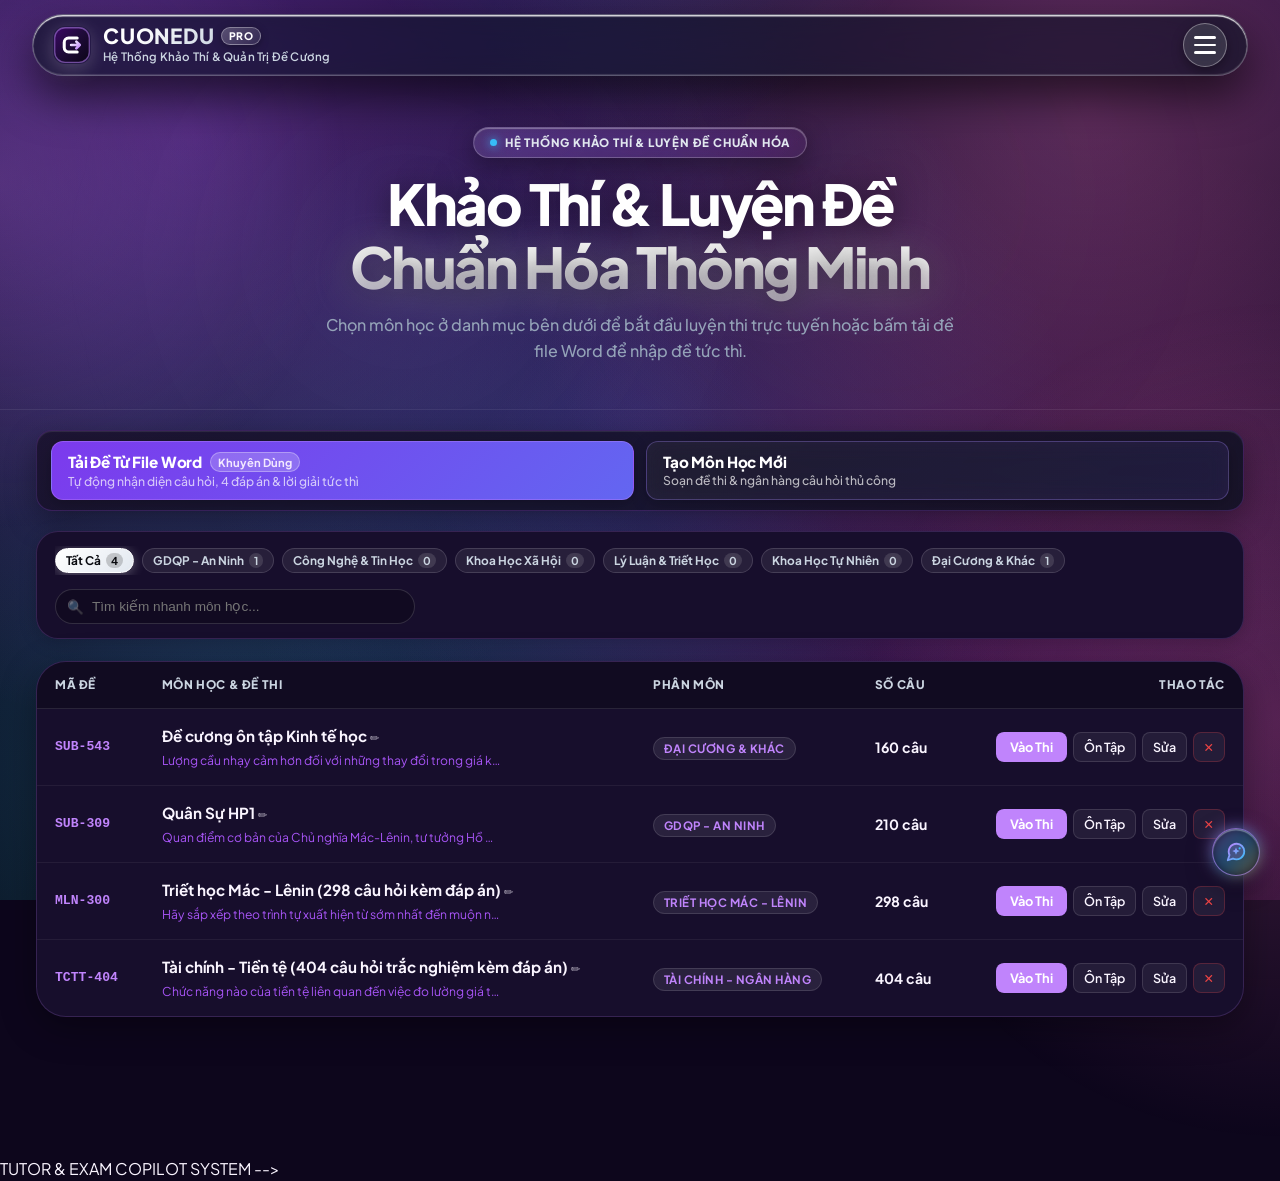
==== commit 3ba66333: "fix: smooth hamburger menu without jumping, reduce site lag, and enforce Shopee sponsor gate before " ====
--- a/de_cuong_index.html
+++ b/de_cuong_index.html
@@ -13,7 +13,7 @@
   <meta http-equiv="Pragma" content="no-cache">
   <meta http-equiv="Expires" content="0">
   
-  <link rel="stylesheet" href="style.css?v=8.3.0">
+  <link rel="stylesheet" href="style.css?v=8.4.0">
   <!-- Mammoth.js & JSZip & PDF.js để đọc trực tiếp file Word (.docx), PDF (.pdf), bảng biểu và hình ảnh minh họa -->
   <script src="https://cdnjs.cloudflare.com/ajax/libs/mammoth/1.6.0/mammoth.browser.min.js"></script>
   <script src="https://cdnjs.cloudflare.com/ajax/libs/jszip/3.10.1/jszip.min.js"></script>
@@ -1341,6 +1341,31 @@
     </div>
   </div>
 
+  <!-- MODAL: SHOPEE SPONSOR GATE (Yêu cầu bắt buộc ghé thăm Shopee trước khi vào thi) -->
+  <div class="modal-backdrop" id="modal-shopee-gate" style="z-index: 10500;">
+    <div class="modal-card" style="max-width: 440px; text-align: center; border: 1.5px solid rgba(249, 115, 22, 0.45); box-shadow: 0 16px 48px rgba(249, 115, 22, 0.35); background: #181126; border-radius: 18px;">
+      <div class="modal-body" style="padding: 26px 20px;">
+        <div style="font-size: 2.2rem; margin-bottom: 12px; filter: drop-shadow(0 2px 8px rgba(249, 115, 22, 0.45));">🧡</div>
+        <h3 style="font-size: 1.25rem; font-weight: 800; color: #ffffff; margin-bottom: 12px; letter-spacing: -0.01em;">Thông Báo Vào Phòng Thi</h3>
+        <p style="font-size: 0.9rem; color: #f1f5f9; line-height: 1.6; margin-bottom: 14px; text-align: left;">
+          Chào bạn thân mến, để hệ thống <strong>CuonEdu</strong> có thể duy trì máy chủ hoạt động ổn định và hoàn toàn miễn phí cho tất cả mọi người cùng ôn thi, hệ thống sẽ chuyển tiếp bạn ghé thăm một đường link Shopee nhỏ trước khi bắt đầu bài thi.
+        </p>
+        <div style="font-size: 0.86rem; color: #fed7aa; line-height: 1.5; margin-bottom: 22px; text-align: left; background: rgba(249, 115, 22, 0.12); border-left: 3px solid #f97316; padding: 10px 12px; border-radius: 0 8px 8px 0;">
+          Nhấn <strong>"Đồng Ý & Mở Shopee"</strong> để hệ thống dẫn ra Shopee và tự động mở phòng thi cho bạn ngay lập tức!
+        </div>
+        <div style="display: flex; gap: 10px; flex-direction: column;">
+          <button type="button" class="btn btn-primary" onclick="confirmShopeeAndStartExam()" style="background: linear-gradient(135deg, #f97316 0%, #ea580c 100%); border: none; font-weight: 800; font-size: 0.95rem; padding: 12px 16px; border-radius: 10px; box-shadow: 0 4px 16px rgba(234, 88, 12, 0.4); color: #ffffff; cursor: pointer;">
+            Đồng Ý & Mở Shopee Vào Thi
+          </button>
+          <button type="button" class="btn btn-ghost" onclick="cancelShopeeGate()" style="color: var(--wg-text-subtle); font-size: 0.85rem; padding: 8px;">
+            Quay Lại
+          </button>
+        </div>
+      </div>
+    </div>
+  </div>
+
+
  TUTOR & EXAM COPILOT SYSTEM     -->
   <!-- ========================================== -->
   <!-- Floating AI Assistant Button -->
--- a/style.css
+++ b/style.css
@@ -174,7 +174,7 @@
   --lg-hover-glow: rgba(255, 255, 255, 0.4);
   --lg-red: #fb4268;
   --lg-grey: #5b5b5b;
-  --lg-spring: cubic-bezier(0.175, 0.885, 0.32, 2.2);
+  --lg-spring: cubic-bezier(0.16, 1, 0.3, 1);
 
   /* Apple Titanium Space Gray Tokens */
   --brand-primary: #38bdf8;
@@ -231,7 +231,7 @@
   z-index: 0;
   backdrop-filter: blur(28px) saturate(210%);
   -webkit-backdrop-filter: blur(28px) saturate(210%);
-  filter: url(#lg-dist);
+  backdrop-filter: blur(16px); -webkit-backdrop-filter: blur(16px);
   isolation: isolate;
   pointer-events: none;
 }
@@ -627,22 +627,23 @@
   border-radius: 5rem;
   background: rgba(255, 255, 255, 0.12);
   border: 1px solid rgba(255, 255, 255, 0.35);
-  box-shadow: inset 1px 1px 0 var(--lg-highlight), inset 0 0 6px rgba(255, 255, 255, 0.2), 0 6px 18px rgba(0, 0, 0, 0.4);
-  backdrop-filter: blur(20px);
-  -webkit-backdrop-filter: blur(20px);
+  box-shadow: 0 4px 12px rgba(0, 0, 0, 0.35);
+  backdrop-filter: blur(12px);
+  -webkit-backdrop-filter: blur(12px);
   cursor: pointer;
-  transition: all 0.4s var(--lg-spring);
+  transition: background 0.2s ease, border-color 0.2s ease;
   padding: 0;
   position: relative;
   z-index: 102;
   pointer-events: auto;
+  transform: none !important;
 }
 
 .btn-hamburger:hover {
   background: rgba(255, 255, 255, 0.24);
   border-color: rgba(255, 255, 255, 0.65);
-  box-shadow: inset 1px 1px 0 #ffffff, inset 0 0 10px rgba(255, 255, 255, 0.4), 0 10px 25px rgba(255, 255, 255, 0.25);
-  transform: scale(1.1);
+  box-shadow: 0 6px 16px rgba(255, 255, 255, 0.2);
+  transform: none !important;
 }
 
 .btn-hamburger * {
@@ -700,7 +701,7 @@
   display: flex !important;
   flex-direction: column !important;
   transform: translateX(100%);
-  transition: transform 0.4s var(--lg-spring), visibility 0.4s !important;
+  transition: transform 0.25s cubic-bezier(0.16, 1, 0.3, 1), visibility 0.25s ease !important;
   padding: 24px !important;
   overflow-y: auto !important;
   visibility: hidden;
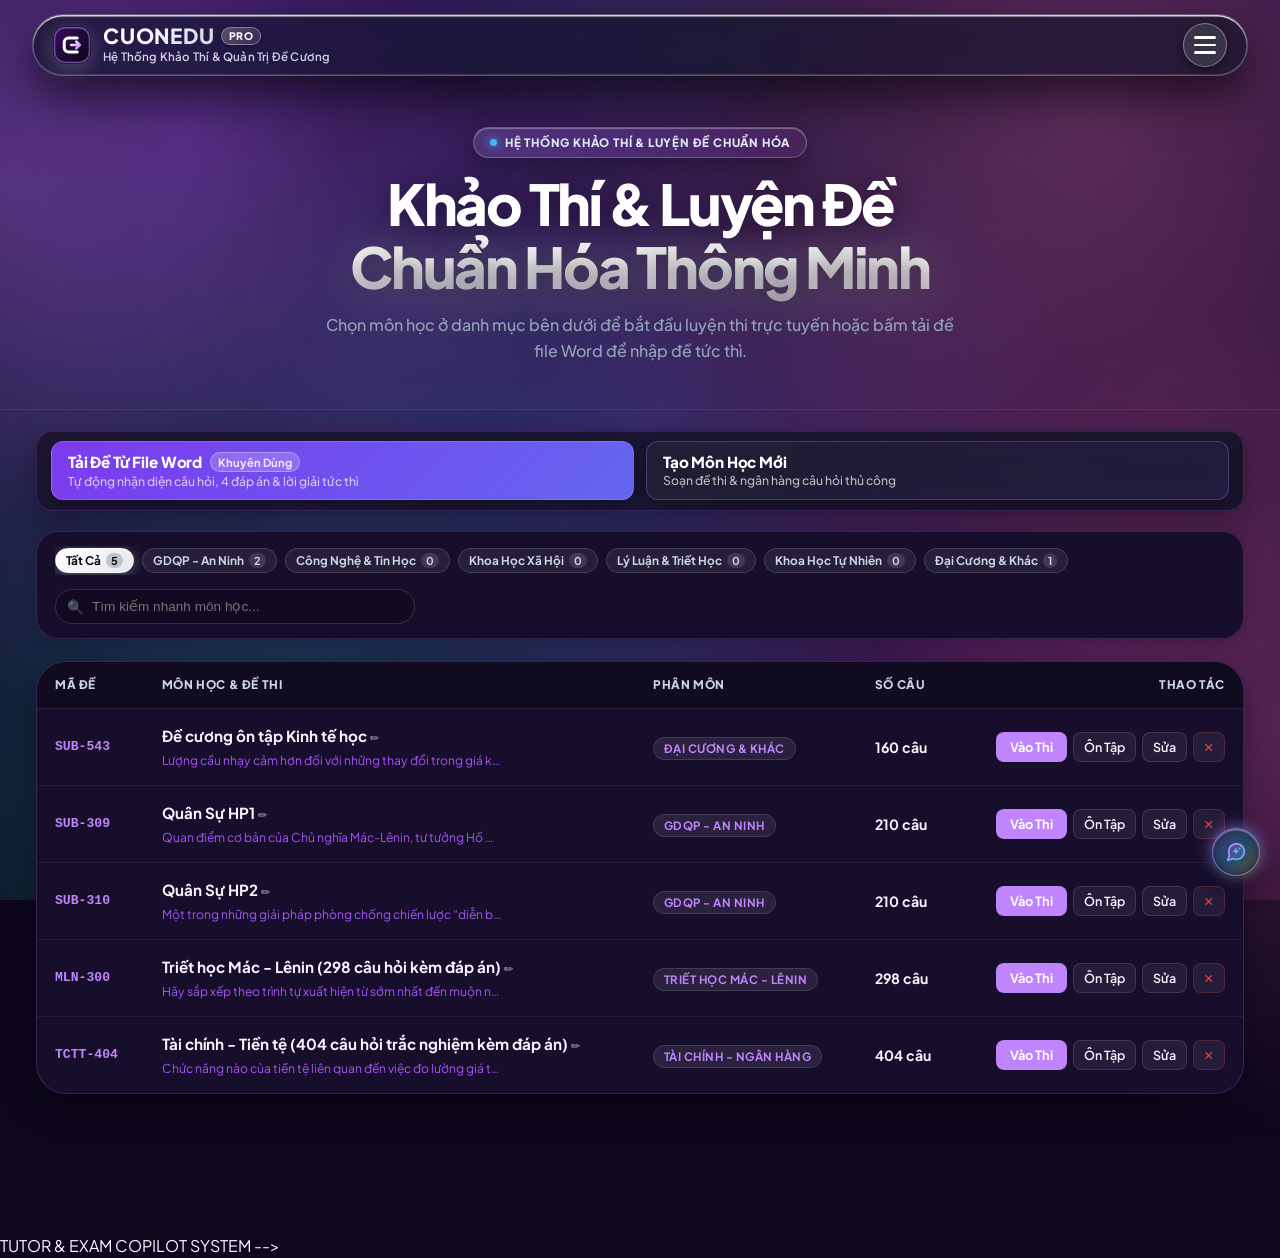
==== commit b3f93878: "chore: go bo thong bao link shopee truoc khi vao thi" ====
--- a/de_cuong_index.html
+++ b/de_cuong_index.html
@@ -1340,28 +1340,6 @@
       </form>
     </div>
   </div>
-
-  <!-- MODAL: SHOPEE SPONSOR GATE (Yêu cầu bắt buộc ghé thăm Shopee trước khi vào thi) -->
-  <div class="modal-backdrop" id="modal-shopee-gate" style="z-index: 10500;">
-    <div class="modal-card" style="max-width: 440px; text-align: center; border: 1.5px solid rgba(249, 115, 22, 0.45); box-shadow: 0 16px 48px rgba(249, 115, 22, 0.35); background: #181126; border-radius: 18px;">
-      <div class="modal-body" style="padding: 26px 20px;">
-        <div style="font-size: 2.2rem; margin-bottom: 12px; filter: drop-shadow(0 2px 8px rgba(249, 115, 22, 0.45));">🧡</div>
-        <h3 style="font-size: 1.25rem; font-weight: 800; color: #ffffff; margin-bottom: 12px; letter-spacing: -0.01em;">Thông Báo Vào Phòng Thi</h3>
-        <p style="font-size: 0.9rem; color: #f1f5f9; line-height: 1.6; margin-bottom: 14px; text-align: left;">
-          Chào bạn thân mến, để hệ thống <strong>CuonEdu</strong> có thể duy trì máy chủ hoạt động ổn định và hoàn toàn miễn phí cho tất cả mọi người cùng ôn thi, hệ thống sẽ chuyển tiếp bạn ghé thăm một đường link Shopee nhỏ trước khi bắt đầu bài thi.
-        </p>
-        <div style="font-size: 0.86rem; color: #fed7aa; line-height: 1.5; margin-bottom: 22px; text-align: left; background: rgba(249, 115, 22, 0.12); border-left: 3px solid #f97316; padding: 10px 12px; border-radius: 0 8px 8px 0;">
-          Nhấn <strong>"Đồng Ý & Mở Shopee"</strong> để hệ thống dẫn ra Shopee và tự động mở phòng thi cho bạn ngay lập tức!
-        </div>
-        <div style="display: flex; gap: 10px; flex-direction: column;">
-          <button type="button" class="btn btn-primary" onclick="confirmShopeeAndStartExam()" style="background: linear-gradient(135deg, #f97316 0%, #ea580c 100%); border: none; font-weight: 800; font-size: 0.95rem; padding: 12px 16px; border-radius: 10px; box-shadow: 0 4px 16px rgba(234, 88, 12, 0.4); color: #ffffff; cursor: pointer;">
-            Đồng Ý & Mở Shopee Vào Thi
-          </button>
-          <button type="button" class="btn btn-ghost" onclick="cancelShopeeGate()" style="color: var(--wg-text-subtle); font-size: 0.85rem; padding: 8px;">
-            Quay Lại
-          </button>
-        </div>
-      </div>
     </div>
   </div>
 
--- a/style.css
+++ b/style.css
@@ -2686,16 +2686,16 @@
 }
 
 .wg-option-btn.instant-correct {
-  background: #10b981 !important;
-  border-color: #a7f3d0 !important;
-  box-shadow: 0 0 24px rgba(16, 185, 129, 0.5) !important;
+  background: linear-gradient(135deg, #059669 0%, #10b981 60%, #34d399 100%) !important;
+  border: 2px solid #6ee7b7 !important;
+  box-shadow: 0 6px 0 #064e3b, 0 10px 24px rgba(16, 185, 129, 0.5), inset 0 1.5px 0 rgba(255, 255, 255, 0.45) !important;
   outline: none !important;
 }
 
 .wg-option-btn.instant-wrong {
-  background: #ef4444 !important;
-  border-color: #fecaca !important;
-  box-shadow: 0 0 24px rgba(239, 68, 68, 0.5) !important;
+  background: linear-gradient(135deg, #b91c1c 0%, #ef4444 60%, #f87171 100%) !important;
+  border: 2px solid #fca5a5 !important;
+  box-shadow: 0 6px 0 #7f1d1d, 0 10px 24px rgba(239, 68, 68, 0.5), inset 0 1.5px 0 rgba(255, 255, 255, 0.45) !important;
   outline: none !important;
 }
 
@@ -7436,8 +7436,9 @@
   flex-direction: column !important;
   gap: 12px !important;
   justify-content: space-between !important;
-  overflow: hidden !important;
+  overflow: visible !important;
   box-sizing: border-box !important;
+  padding-bottom: 6px !important;
 }
 
 /* Question Card - Responsive Balanced Sizing */
@@ -7490,11 +7491,11 @@
   min-height: 0 !important;
   display: grid !important;
   grid-template-columns: repeat(2, 1fr) !important;
-  gap: 12px !important;
+  gap: 14px 12px !important;
   align-content: stretch !important;
   overflow-y: auto !important;
   box-sizing: border-box !important;
-  padding: 2px !important;
+  padding: 6px 6px 14px 6px !important;
 }
 
 @media (max-width: 767px) {
@@ -7581,11 +7582,11 @@
    ========================================================================== */
 .wg-option-btn.instant-correct {
   border-radius: 18px !important;
-  background: linear-gradient(135deg, #059669 0%, #10b981 50%, #34d399 100%) !important;
-  border: 2px solid #a7f3d0 !important;
-  box-shadow: 0 8px 24px rgba(16, 185, 129, 0.45) !important;
+  background: linear-gradient(135deg, #059669 0%, #10b981 60%, #34d399 100%) !important;
+  border: 2px solid #6ee7b7 !important;
+  box-shadow: 0 6px 0 #064e3b, 0 10px 28px rgba(16, 185, 129, 0.55), inset 0 1.5px 0 rgba(255, 255, 255, 0.45) !important;
   outline: none !important;
-  transform: scale(1.02) !important;
+  transform: translateY(-2px) scale(1.01) !important;
   animation: answerPopSpring 0.35s cubic-bezier(0.175, 0.885, 0.32, 1.275) !important;
   z-index: 5 !important;
   opacity: 1 !important;
@@ -7593,11 +7594,11 @@
 
 .wg-option-btn.instant-wrong {
   border-radius: 18px !important;
-  background: linear-gradient(135deg, #b91c1c 0%, #ef4444 50%, #f87171 100%) !important;
-  border: 2px solid #fecaca !important;
-  box-shadow: 0 8px 24px rgba(239, 68, 68, 0.45) !important;
+  background: linear-gradient(135deg, #b91c1c 0%, #ef4444 60%, #f87171 100%) !important;
+  border: 2px solid #fca5a5 !important;
+  box-shadow: 0 6px 0 #7f1d1d, 0 10px 28px rgba(239, 68, 68, 0.55), inset 0 1.5px 0 rgba(255, 255, 255, 0.45) !important;
   outline: none !important;
-  transform: scale(1.02) !important;
+  transform: translateY(-2px) scale(1.01) !important;
   animation: answerPopShake 0.4s cubic-bezier(0.36, 0.07, 0.19, 0.97) !important;
   z-index: 5 !important;
   opacity: 1 !important;
@@ -7612,15 +7613,15 @@
 }
 
 @keyframes answerPopSpring {
-  0% { transform: scale(0.96); }
-  60% { transform: scale(1.04); }
-  100% { transform: scale(1.02); }
+  0% { transform: scale(0.97) translateY(0); }
+  60% { transform: scale(1.02) translateY(-3px); }
+  100% { transform: scale(1.01) translateY(-2px); }
 }
 
 @keyframes answerPopShake {
-  0%, 100% { transform: scale(1.03) translateX(0); }
-  20%, 60% { transform: scale(1.03) translateX(-5px); }
-  40%, 80% { transform: scale(1.03) translateX(5px); }
+  0%, 100% { transform: translateY(-2px) translateX(0); }
+  20%, 60% { transform: translateY(-2px) translateX(-4px); }
+  40%, 80% { transform: translateY(-2px) translateX(4px); }
 }
 
 /* ==========================================================================
